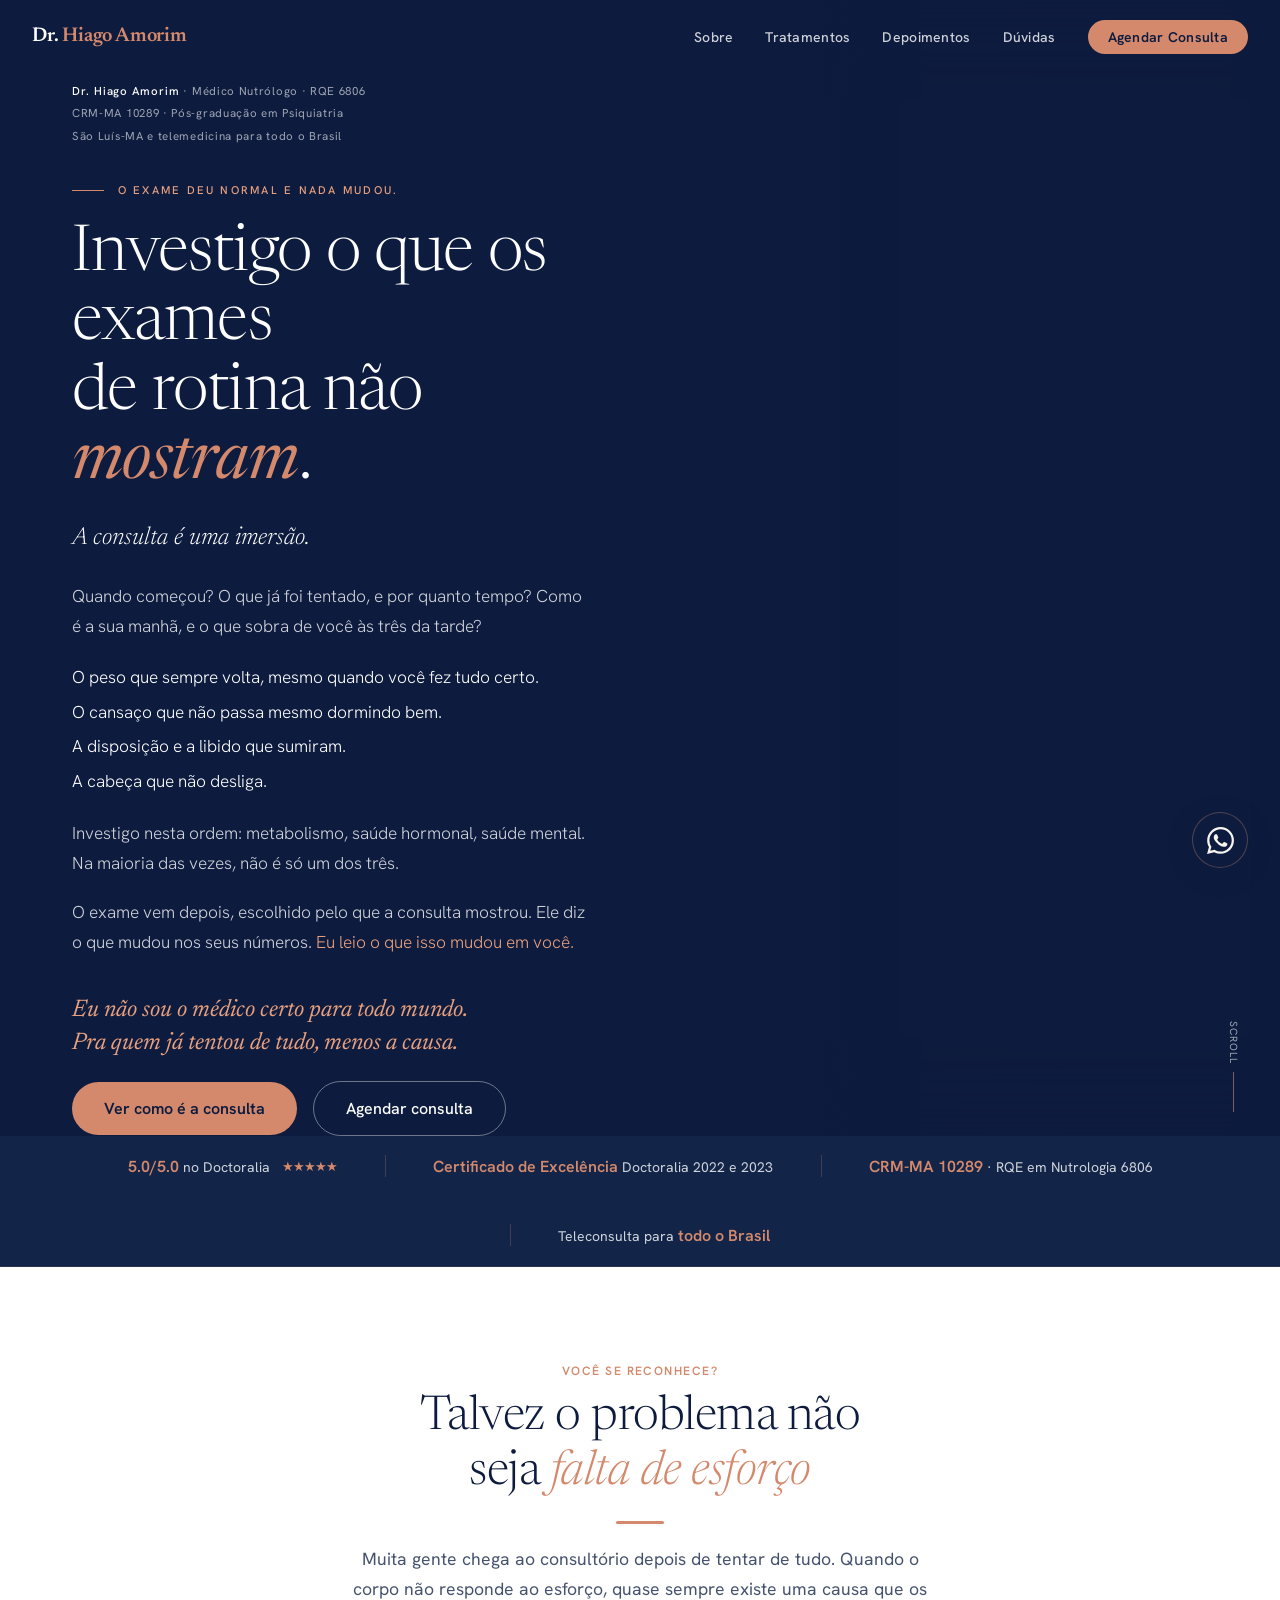
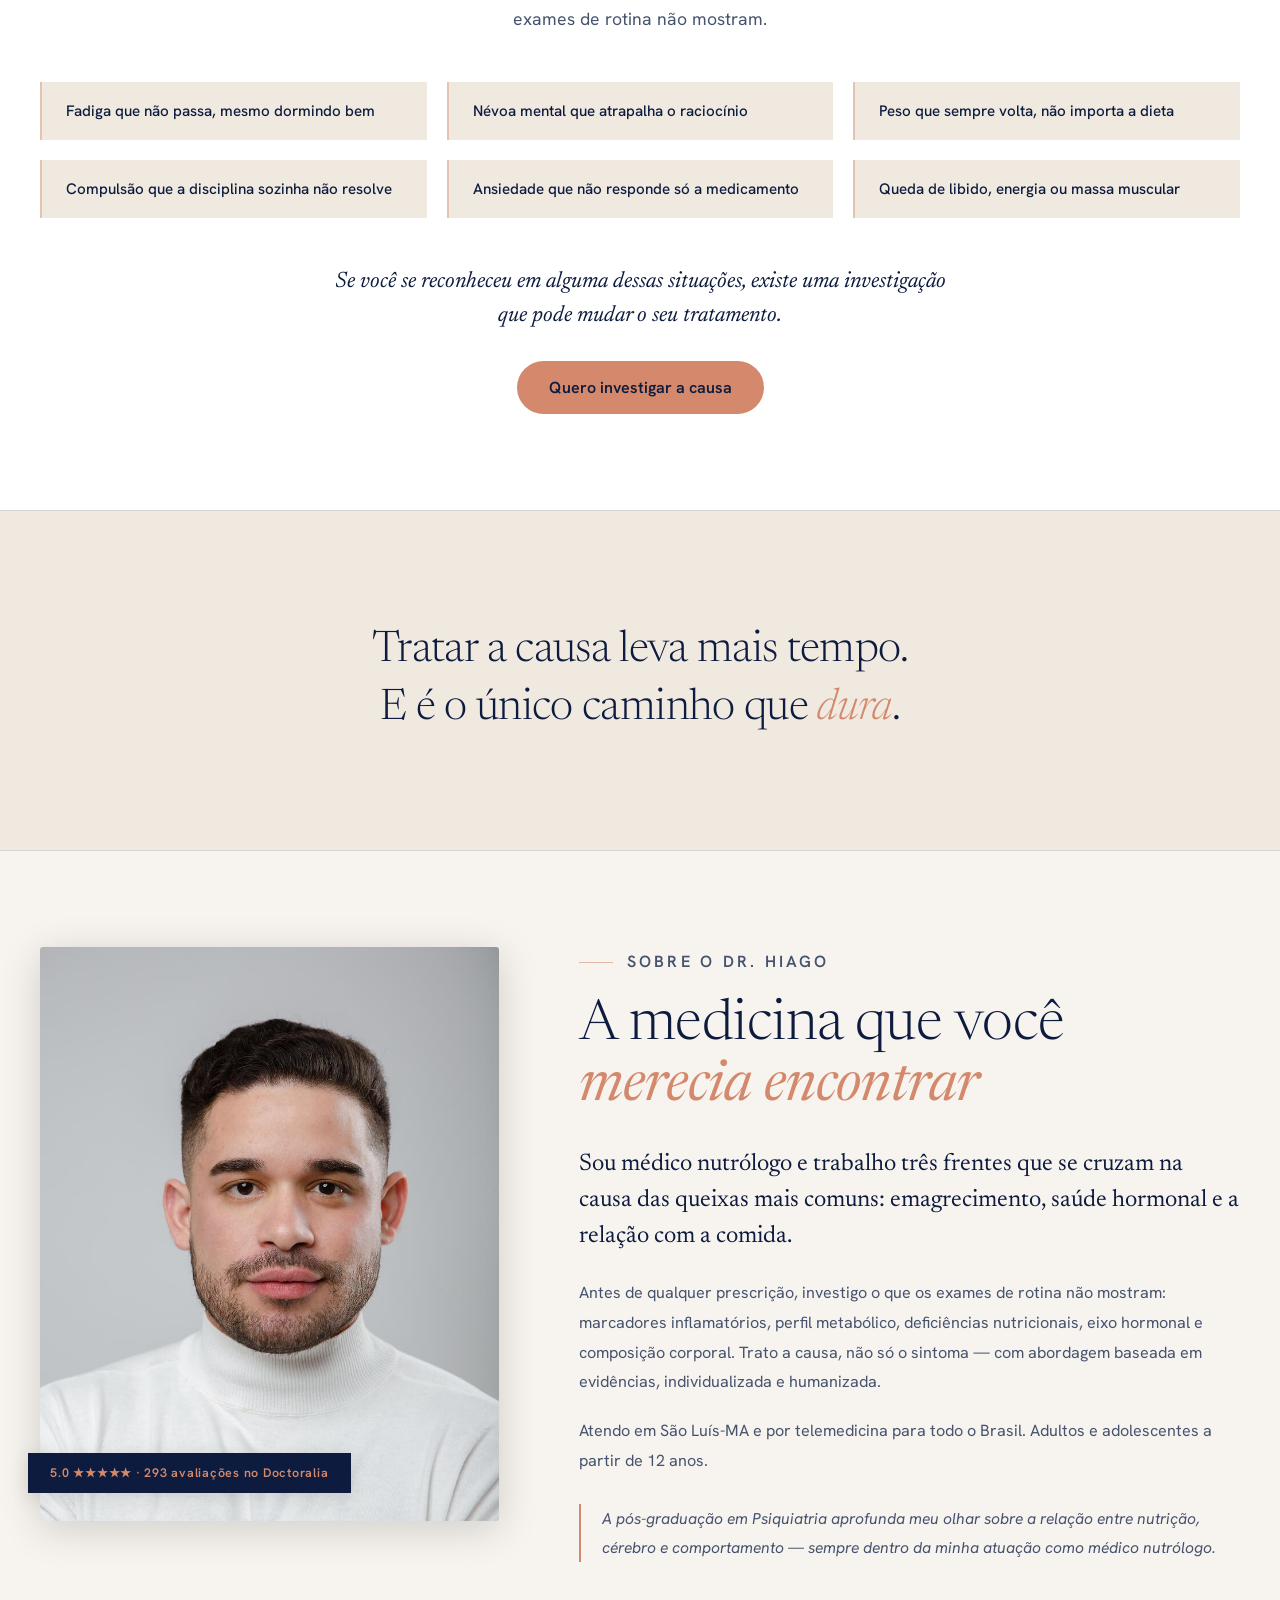
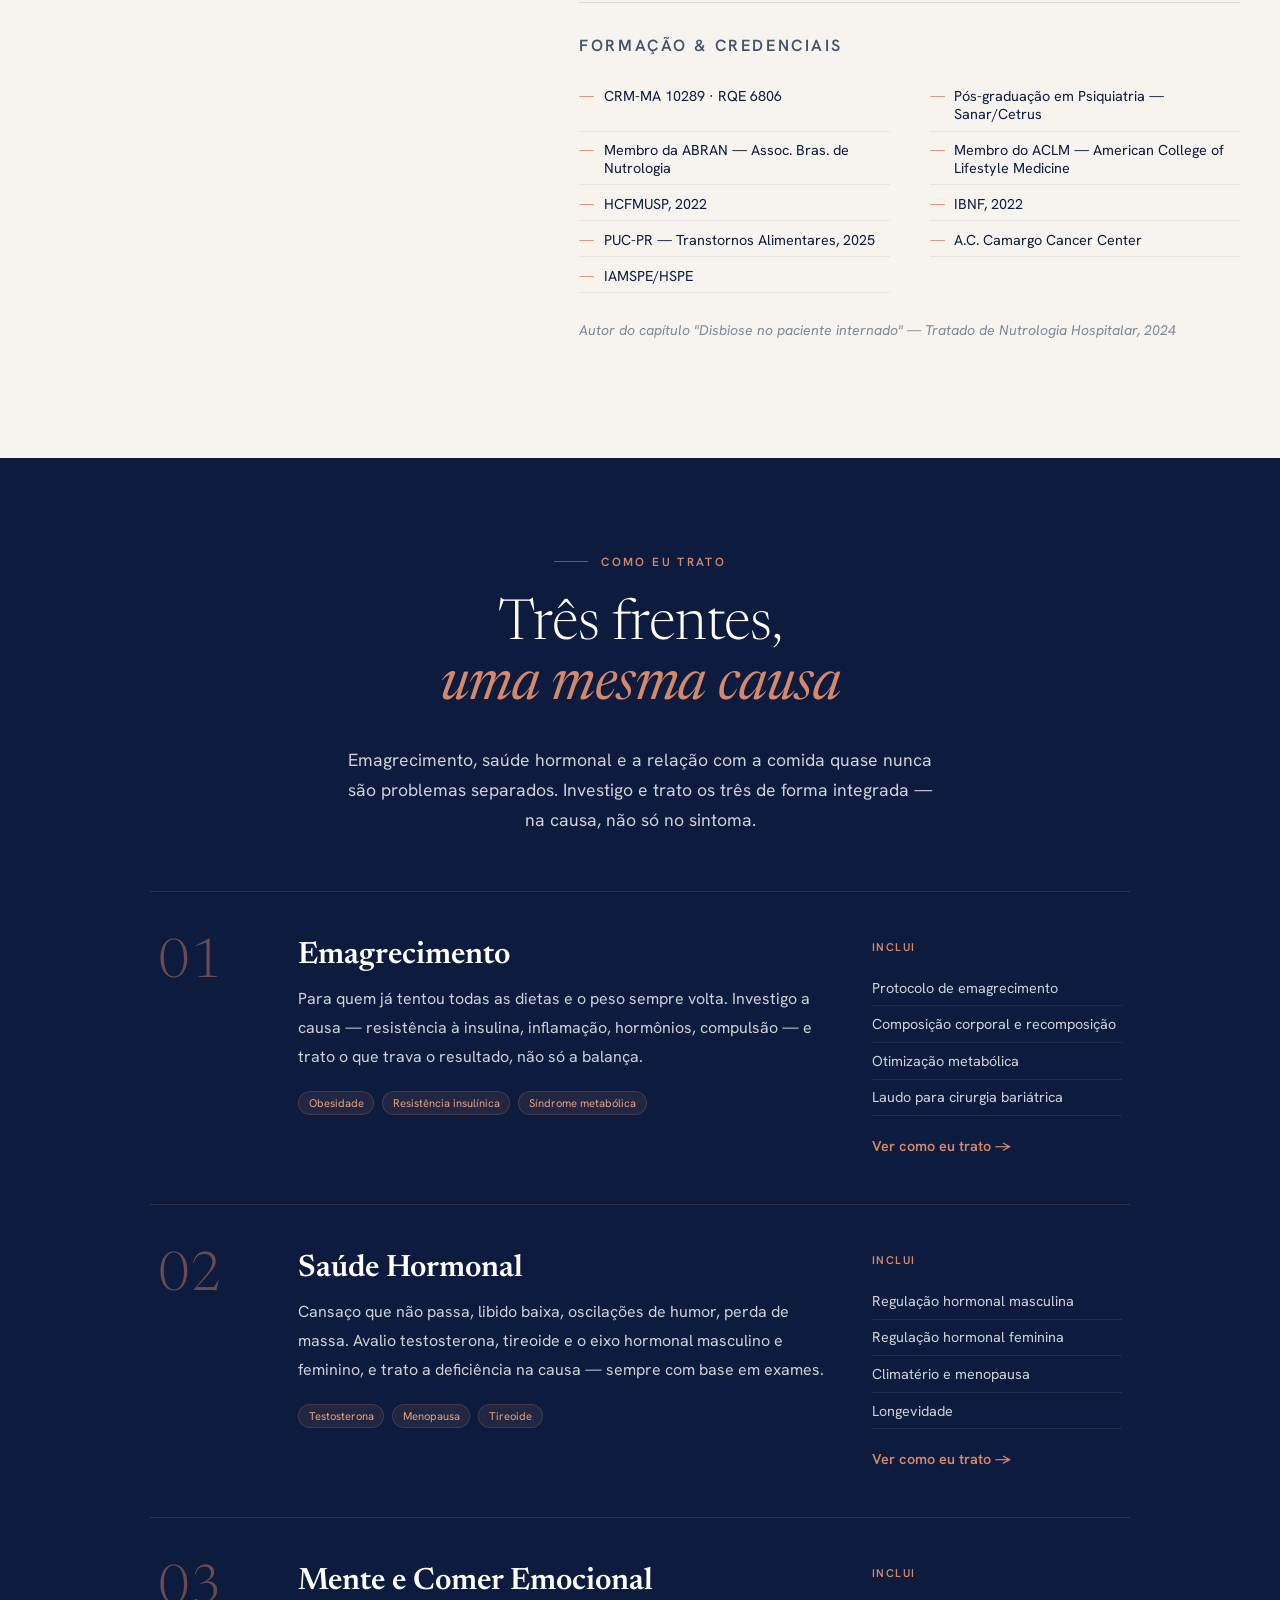
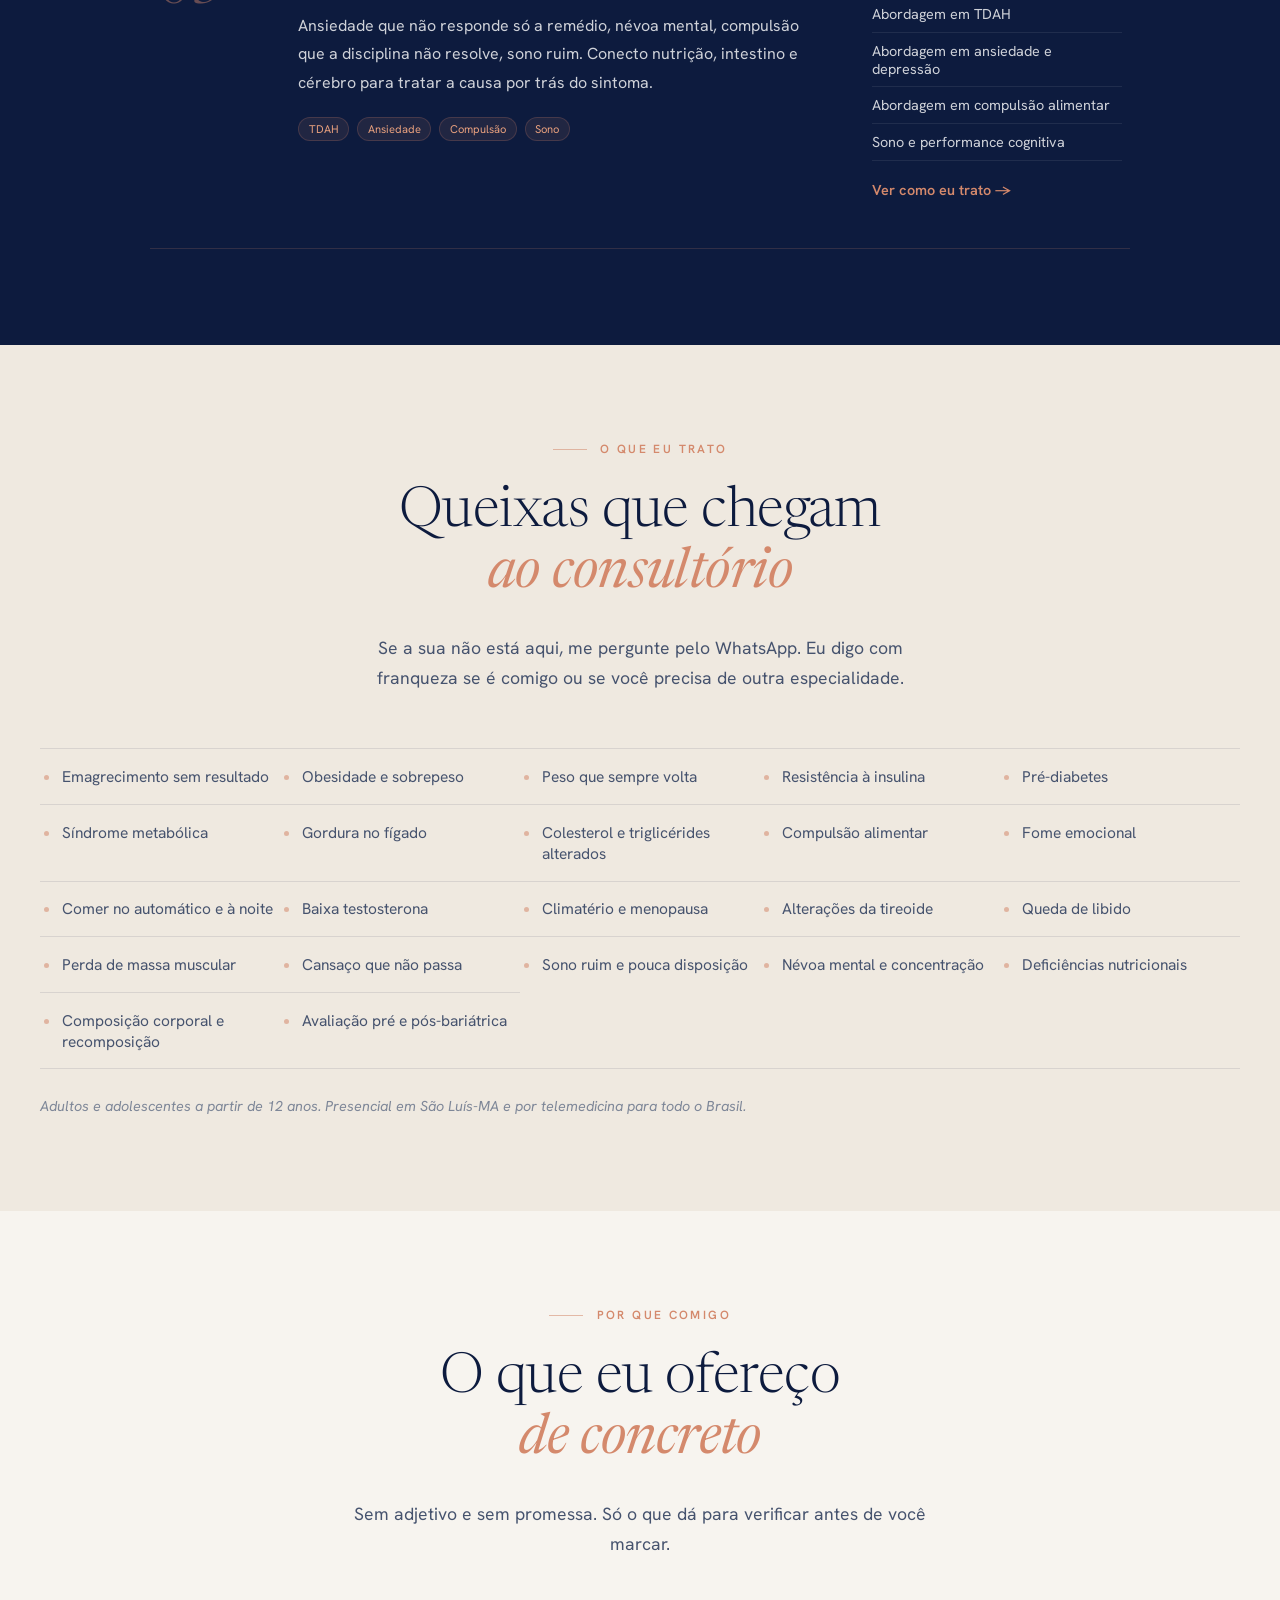
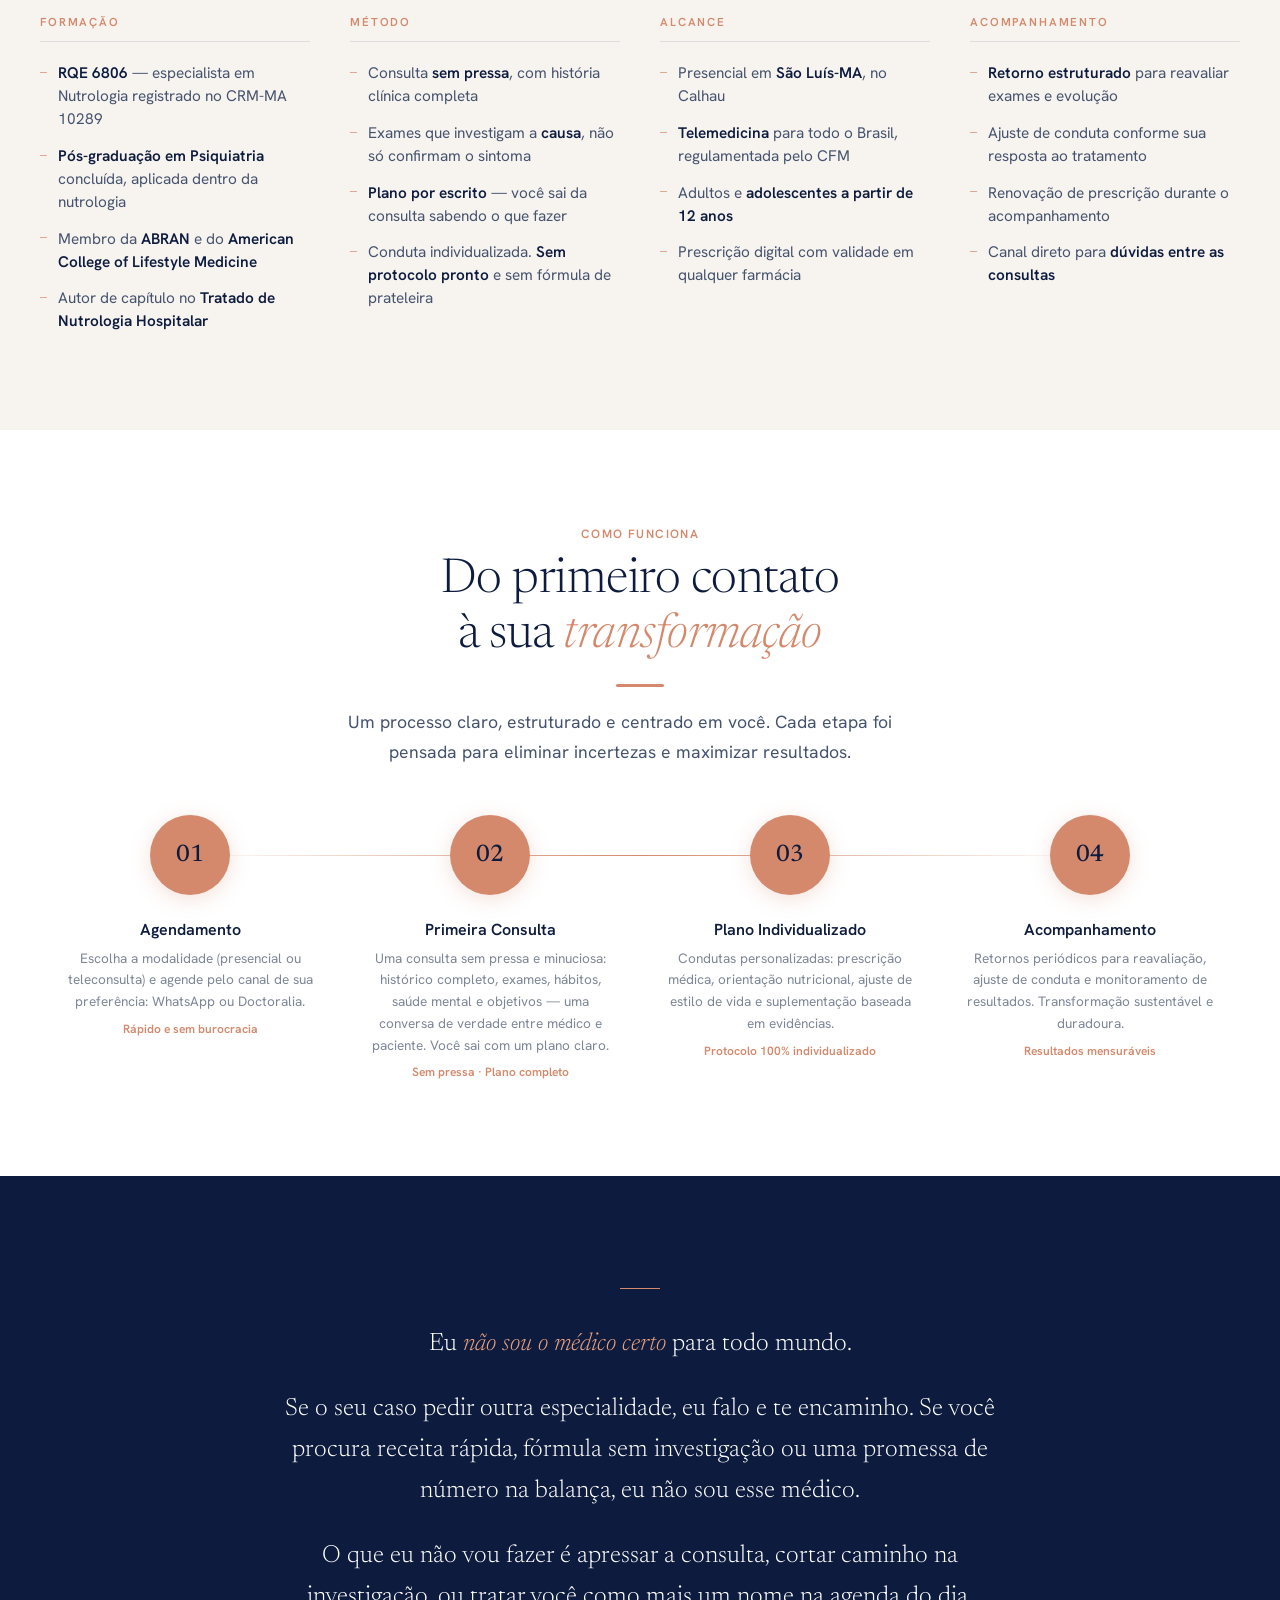
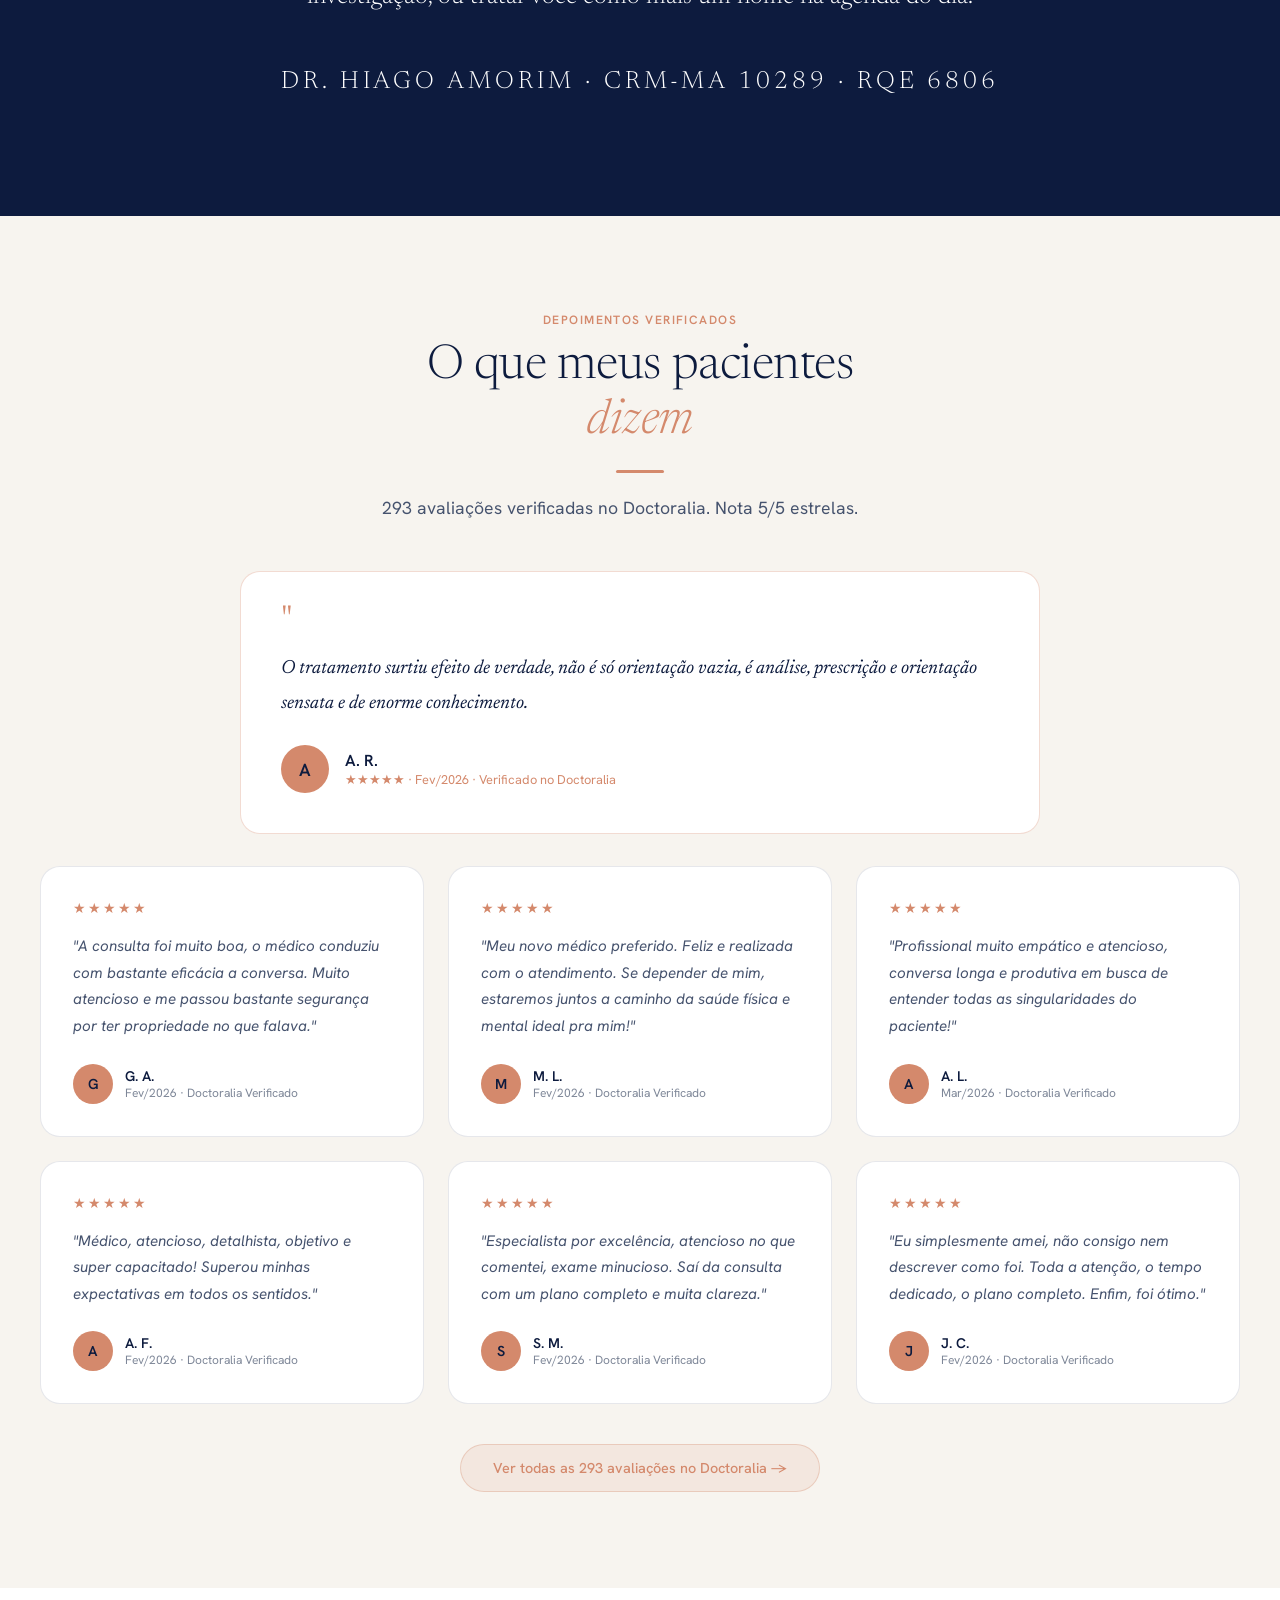
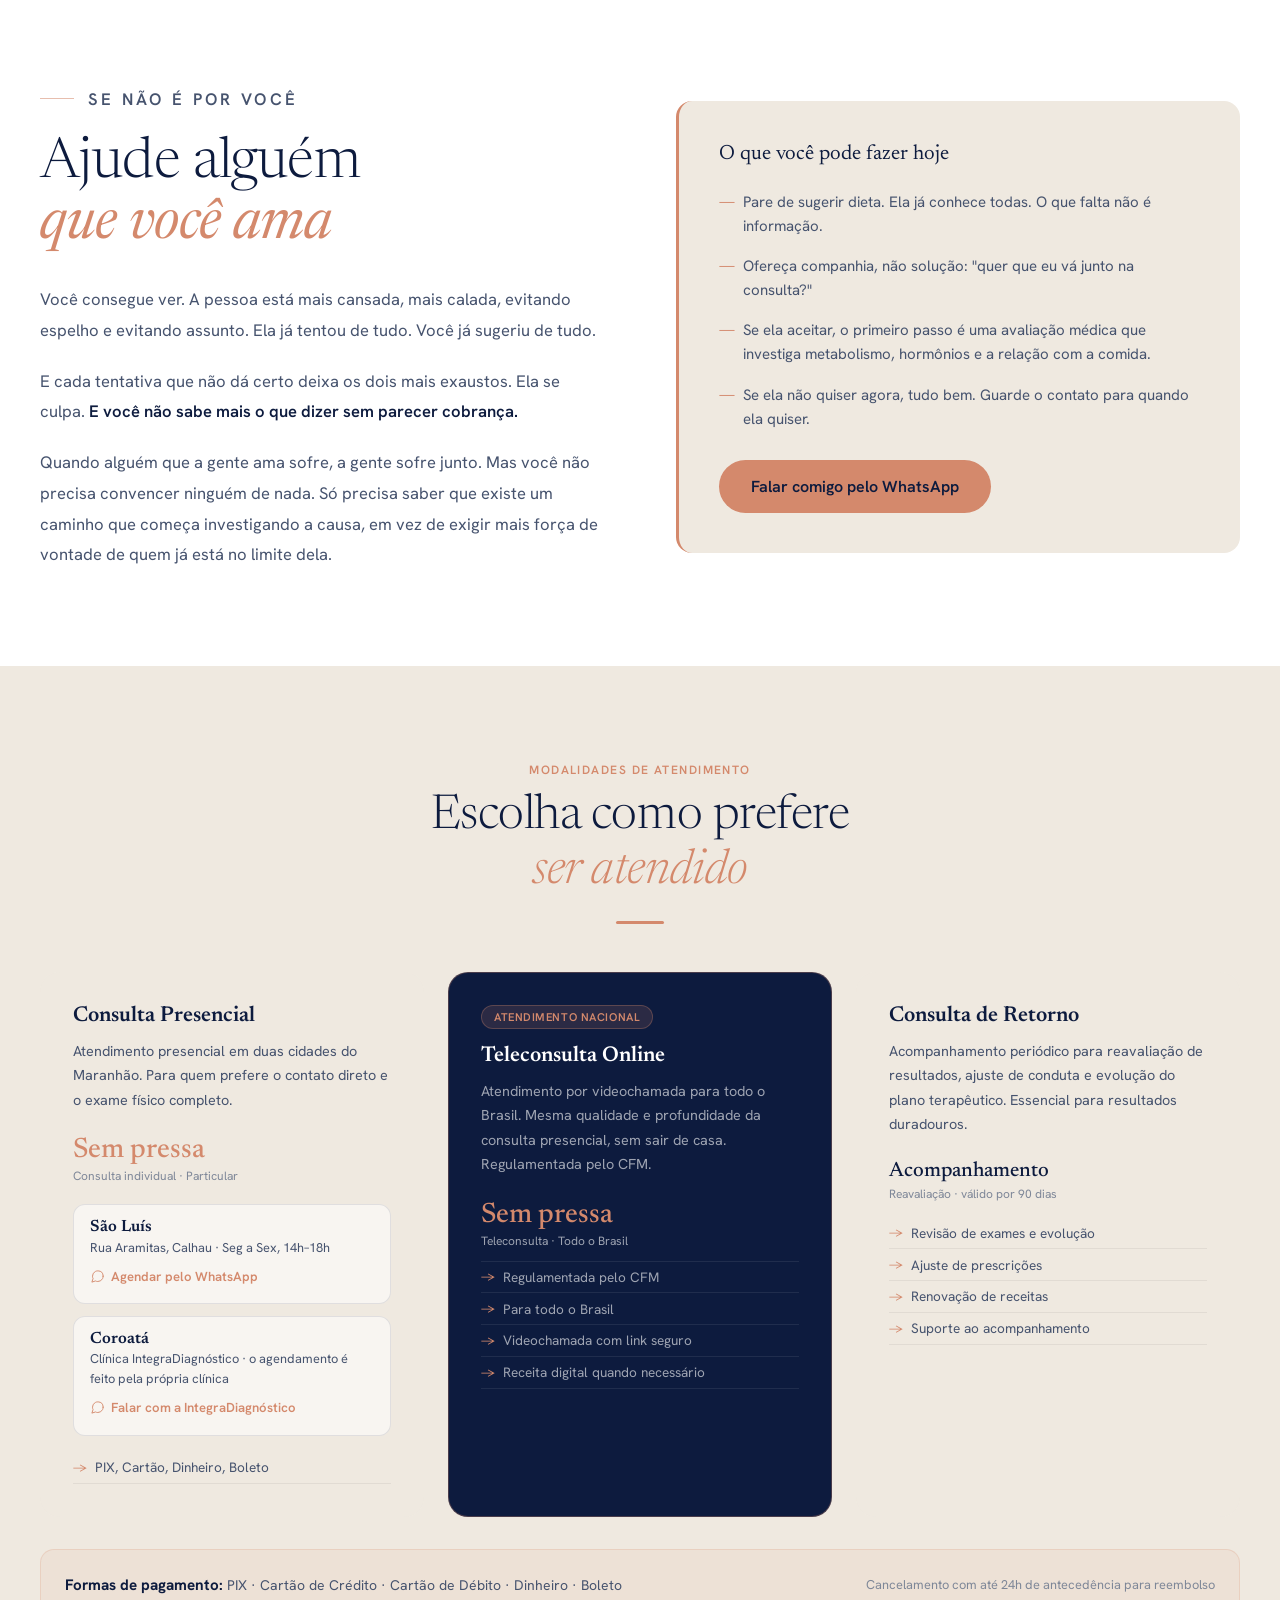
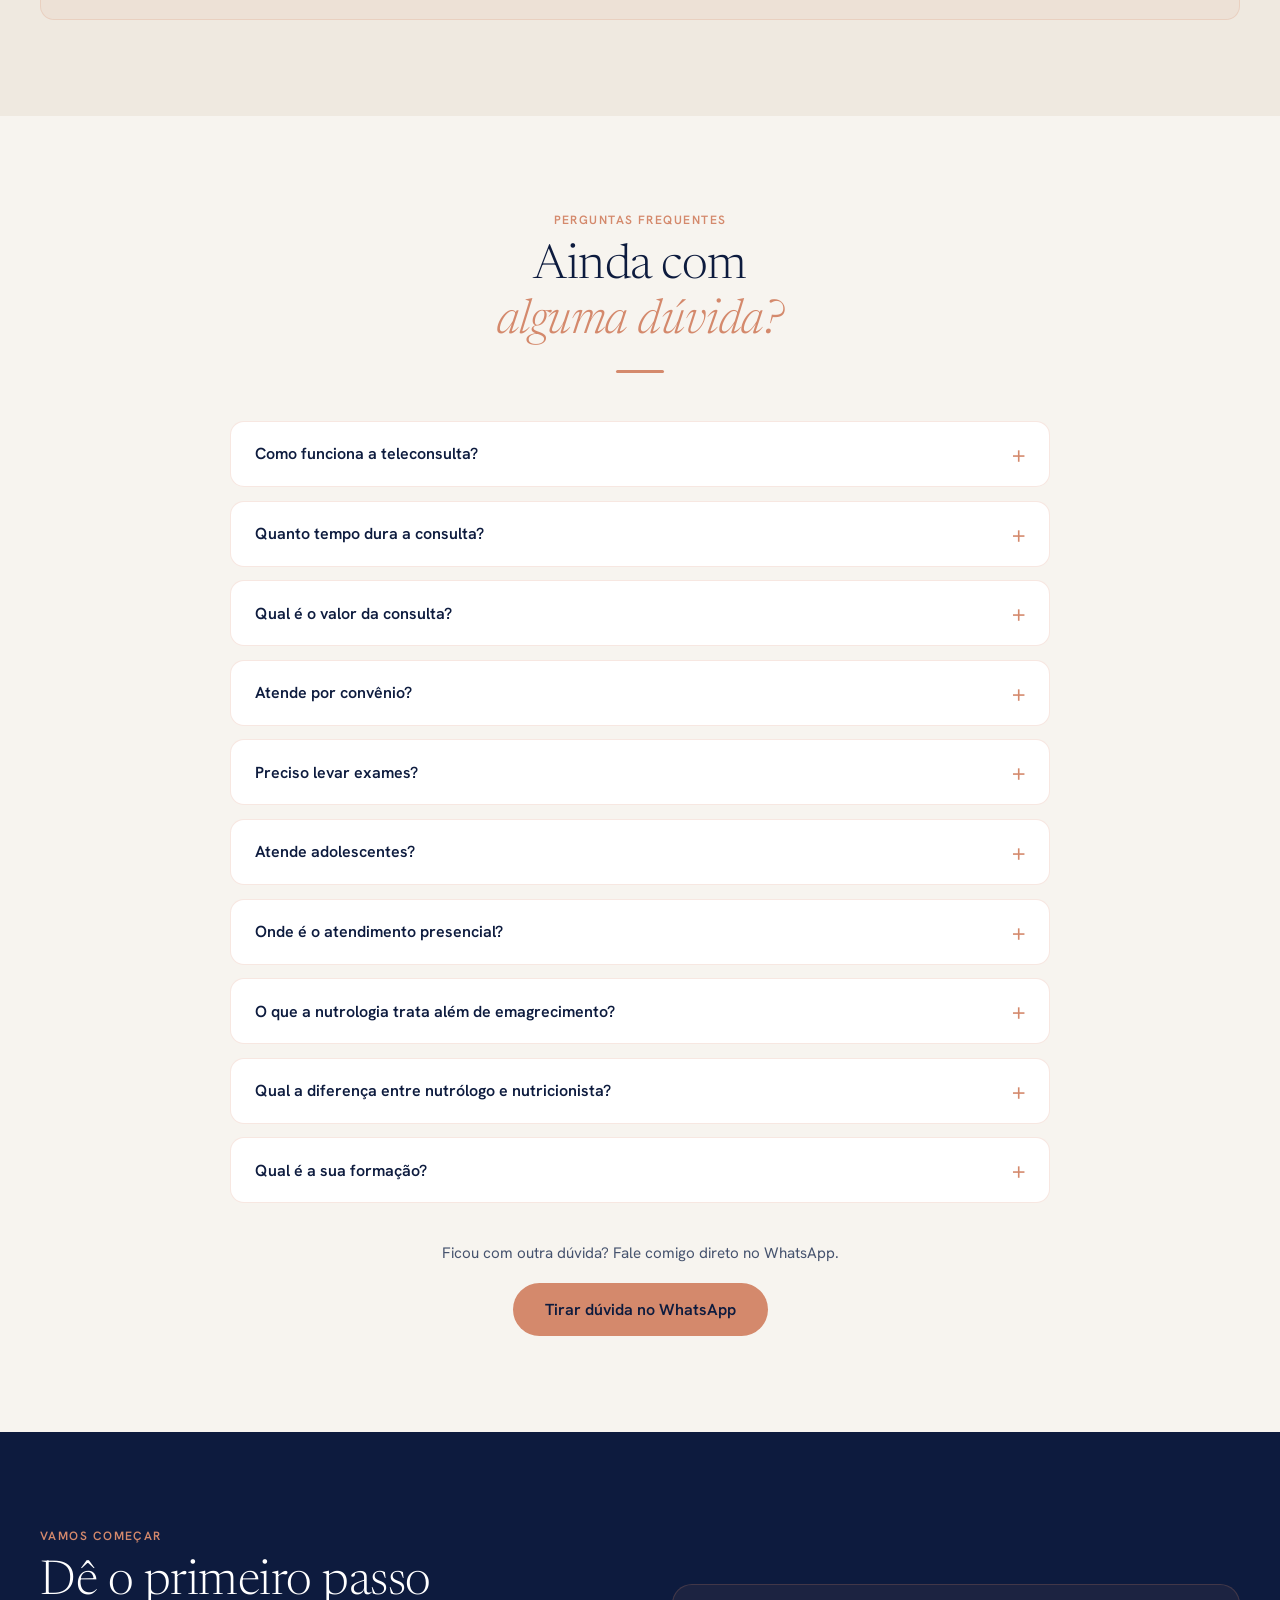
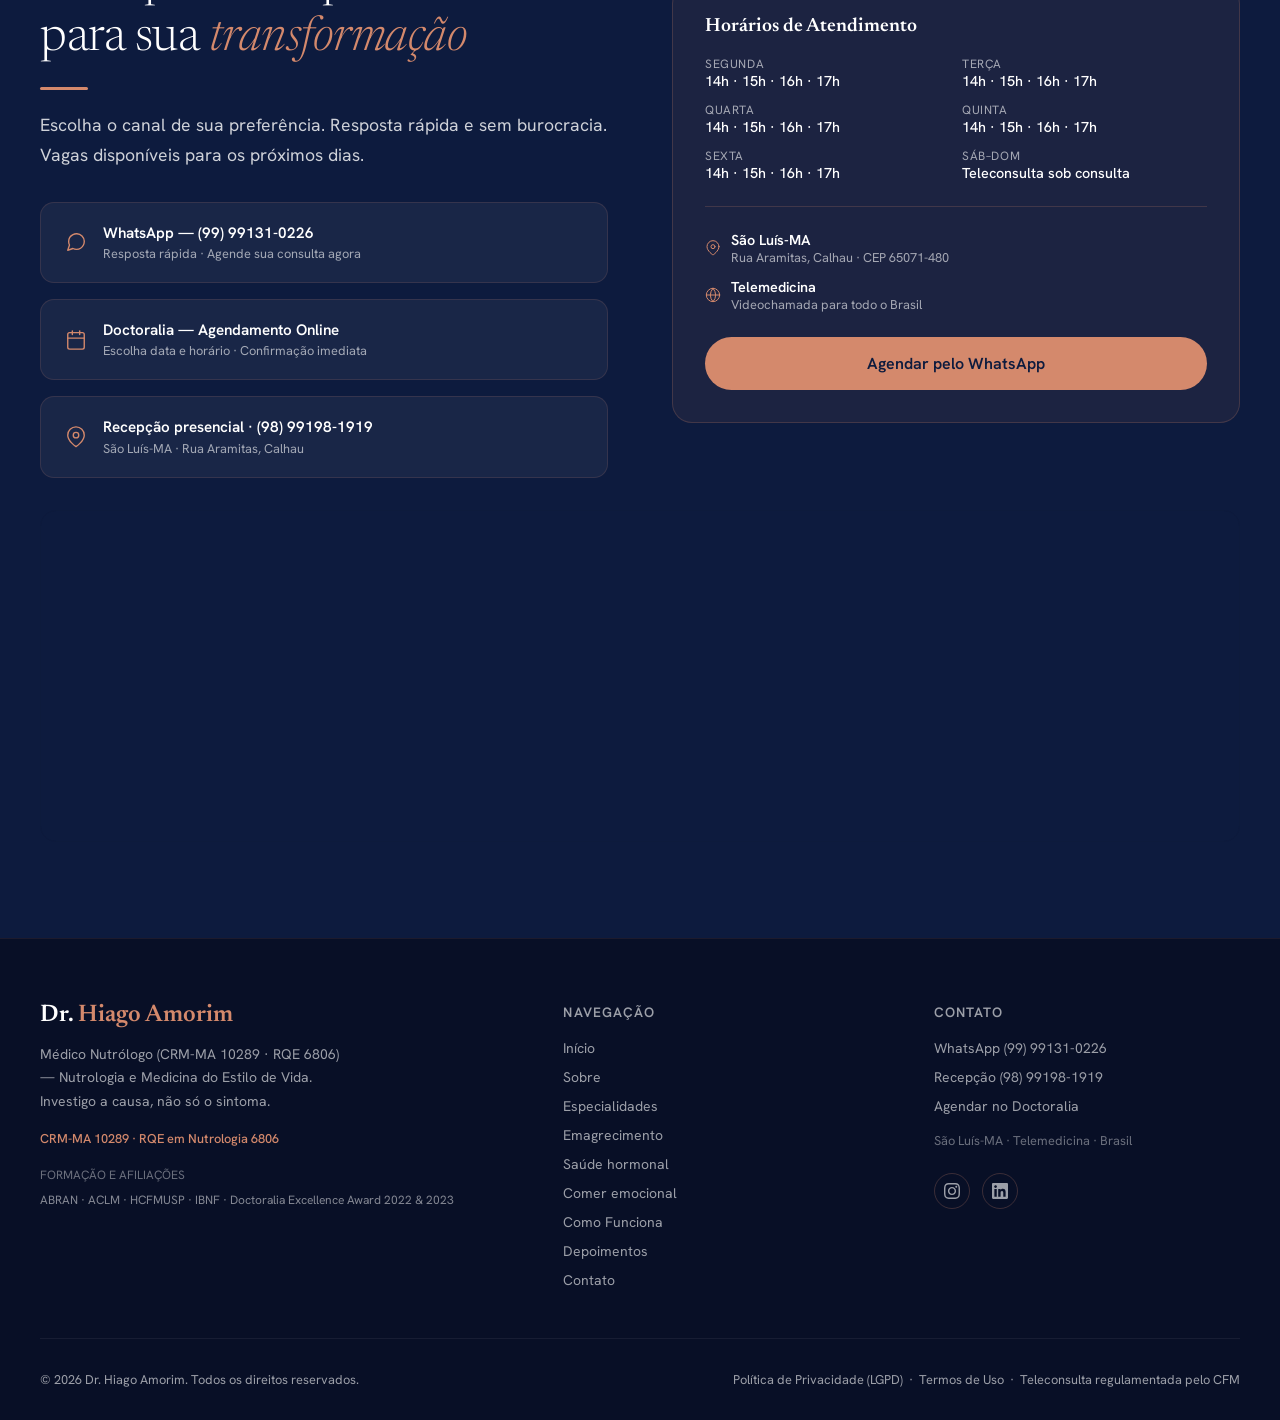
==== index.html @ e7c8cc2f "hero novo: a investigacao entra no lugar do emagrecimento, e a norma vem junto Hero aprovado em 30/0" ====
﻿<!DOCTYPE html>
<html lang="pt-BR">
<head>
    <meta charset="UTF-8">
    <meta name="viewport" content="width=device-width, initial-scale=1.0">
    <title>Dr. Hiago Amorim | Médico Nutrólogo em São Luís-MA e Telemedicina</title>
    <meta name="description" content="Dr. Hiago Amorim — Médico Nutrólogo (CRM-MA 10289 · RQE 6806). Investigo o que os exames de rotina não mostram. São Luís-MA e telemedicina para todo o Brasil.">
    <meta name="keywords" content="nutrólogo, médico nutrólogo, nutrologia, medicina do estilo de vida, emagrecimento, saúde hormonal, reposição hormonal, comer emocional, São Luís, Maranhão, teleconsulta, RQE 6806">
    <link rel="canonical" href="https://drhiagoamorim.com.br/">
    <meta name="theme-color" content="#0D1B3E">
    <meta name="author" content="Dr. Hiago Amorim">
    <meta name="robots" content="index, follow">

    <!-- Open Graph -->
    <meta property="og:title" content="Dr. Hiago Amorim | Médico Nutrólogo em São Luís-MA e Telemedicina">
    <meta property="og:description" content="Médico Nutrólogo (CRM-MA 10289 · RQE 6806). Investigo o que os exames de rotina não mostram. São Luís-MA e telemedicina para todo o Brasil.">
    <meta property="og:type" content="website">
    <meta property="og:url" content="https://drhiagoamorim.com.br">
    <meta property="og:locale" content="pt_BR">
    <meta property="og:image" content="https://drhiagoamorim.com.br/link-capa.jpg">
    <meta property="og:image:type" content="image/jpeg">
    <meta property="og:image:width" content="1200">
    <meta property="og:image:height" content="630">
    <meta property="og:image:alt" content="Dr. Hiago Amorim - Médico Nutrólogo">
    <meta property="og:site_name" content="Dr. Hiago Amorim">

    <!-- Twitter Card -->
    <meta name="twitter:card" content="summary_large_image">
    <meta name="twitter:title" content="Dr. Hiago Amorim | Médico Nutrólogo em São Luís-MA e Telemedicina">
    <meta name="twitter:description" content="Médico Nutrólogo (CRM-MA 10289 · RQE 6806). Investigo o que os exames de rotina não mostram. São Luís-MA e telemedicina para todo o Brasil.">
    <meta name="twitter:image" content="https://drhiagoamorim.com.br/link-capa.jpg">

    <!-- Preconnect for performance -->
    <link rel="preconnect" href="https://fonts.googleapis.com">
    <link rel="preconnect" href="https://fonts.gstatic.com" crossorigin>
    <link href="https://fonts.googleapis.com/css2?family=Newsreader:ital,wght@0,300;0,400;0,500;0,600;1,300;1,400&family=Hanken+Grotesk:wght@300;400;500;600&display=swap" rel="stylesheet">

    <!-- Schema Markup JSON-LD -->
    <script type="application/ld+json">
      {
        "@context": "https://schema.org",
        "@type": "Physician",
        "@id": "https://drhiagoamorim.com.br/#physician",
        "name": "Dr. Hiago Amorim",
        "url": "https://drhiagoamorim.com.br",
        "image": "https://drhiagoamorim.com.br/hero-dr-hiago.jpg",
        "description": "Médico Nutrólogo (CRM-MA 10289 · RQE 6806). Investigo o que os exames de rotina não mostram: metabolismo, saúde hormonal e saúde mental.",
        "medicalSpecialty": [
          "Nutrologia",
          "Medicina do Estilo de Vida"
        ],
        "identifier": [
          {
            "@type": "PropertyValue",
            "name": "CRM-MA",
            "value": "10289"
          },
          {
            "@type": "PropertyValue",
            "name": "RQE",
            "value": "6806"
          }
        ],
        "telephone": "+55-99-99131-0226",
        "email": "contato@drhiagoamorim.com.br",
        "address": [
          {
            "@type": "PostalAddress",
            "streetAddress": "Rua Aramitas, Calhau",
            "addressLocality": "São Luís",
            "addressRegion": "MA",
            "postalCode": "65071-480",
            "addressCountry": "BR"
          },
          {
            "@type": "PostalAddress",
            "name": "Clínica IntegraDiagnóstico",
            "streetAddress": "Avenida Magalhães de Almeida, 736A, Centro",
            "addressLocality": "Coroatá",
            "addressRegion": "MA",
            "addressCountry": "BR"
          }
        ],
        "geo": {
          "@type": "GeoCoordinates",
          "latitude": -2.4876151,
          "longitude": -44.2663385
        },
        "hasMap": "https://www.google.com/maps?cid=4819824483671495789",
        "openingHoursSpecification": [
          {
            "@type": "OpeningHoursSpecification",
            "dayOfWeek": [
              "Monday",
              "Tuesday",
              "Wednesday",
              "Thursday",
              "Friday"
            ],
            "opens": "14:00",
            "closes": "18:00"
          }
        ],
        "availableService": [
          {
            "@type": "MedicalTherapy",
            "name": "Consulta em Nutrologia"
          },
          {
            "@type": "MedicalTherapy",
            "name": "Emagrecimento e metabolismo"
          },
          {
            "@type": "MedicalTherapy",
            "name": "Saúde hormonal e reposição hormonal"
          },
          {
            "@type": "MedicalTherapy",
            "name": "Comer emocional e compulsão alimentar"
          },
          {
            "@type": "MedicalTherapy",
            "name": "Teleconsulta"
          },
          {
            "@type": "MedicalTherapy",
            "name": "Medicina do Estilo de Vida"
          }
        ],
        "sameAs": [
          "https://www.google.com/maps?cid=4819824483671495789",
          "https://www.doctoralia.com.br/hiago-amorim",
          "https://www.instagram.com/dr.hiagoamorim",
          "https://www.linkedin.com/in/hiagoamorim"
        ],
        "memberOf": [
          {
            "@type": "MedicalOrganization",
            "name": "ABRAN – Associação Brasileira de Nutrologia"
          },
          {
            "@type": "MedicalOrganization",
            "name": "American College of Lifestyle Medicine (ACLM)"
          }
        ]
      }
    </script>
    <script type="application/ld+json">
    {
      "@context": "https://schema.org",
      "@type": "FAQPage",
      "@id": "https://drhiagoamorim.com.br/#faq",
      "mainEntity": [
        {
          "@type": "Question",
          "name": "Como funciona a teleconsulta?",
          "acceptedAnswer": {"@type": "Answer", "text": "Por videochamada, com link seguro, e a mesma profundidade da consulta presencial, sem pressa, com uma investigação completa. É regulamentada pelo CFM. Receita e pedidos de exame são enviados de forma digital quando necessário."}
        },
        {
          "@type": "Question",
          "name": "Quanto tempo dura a consulta?",
          "acceptedAnswer": {"@type": "Answer", "text": "Sessenta minutos. É tempo de ouvir a história inteira, revisar exames anteriores, examinar e montar o plano junto com você. Os retornos são mais curtos e servem para reavaliar o que foi ajustado."}
        },
        {
          "@type": "Question",
          "name": "Qual é o valor da consulta?",
          "acceptedAnswer": {"@type": "Answer", "text": "Os valores da consulta e do retorno são informados no momento do agendamento, pelo WhatsApp. A consulta em nutrologia é sem pressa e minuciosa, com anamnese completa, avaliação e plano individualizado, e o retorno de acompanhamento é válido por até 90 dias após a primeira consulta."}
        },
        {
          "@type": "Question",
          "name": "Atende por convênio?",
          "acceptedAnswer": {"@type": "Answer", "text": "O atendimento é particular. Emito recibo e nota fiscal para que você solicite reembolso ao seu plano de saúde, quando o convênio permite."}
        },
        {
          "@type": "Question",
          "name": "Preciso levar exames?",
          "acceptedAnswer": {"@type": "Answer", "text": "Se você tiver exames recentes, leve, pois ajudam na avaliação. Se não tiver, faz parte da consulta solicitar o painel laboratorial adequado ao seu caso."}
        },
        {
          "@type": "Question",
          "name": "Atende adolescentes?",
          "acceptedAnswer": {"@type": "Answer", "text": "Sim. Atendo adultos e adolescentes a partir de 12 anos, presencialmente e por telemedicina."}
        },
        {
          "@type": "Question",
          "name": "Onde é o atendimento presencial?",
          "acceptedAnswer": {"@type": "Answer", "text": "Em São Luís-MA, na Rua Aramitas, bairro Calhau (CEP 65071-480), e em Coroatá-MA, na clínica IntegraDiagnóstico — nesse caso o agendamento é feito pela própria clínica. Para quem é de outras cidades, atendo por telemedicina para todo o Brasil, com a mesma qualidade."}
        },
        {
          "@type": "Question",
          "name": "O que a nutrologia trata além de emagrecimento?",
          "acceptedAnswer": {"@type": "Answer", "text": "Três frentes que se cruzam na causa: emagrecimento e composição corporal, saúde hormonal masculina e feminina (incluindo climatério) e a relação com a comida, quando ela aparece junto de sono ruim, oscilação de humor ou dificuldade de foco. Também acompanho pré e pós-operatório de cirurgia bariátrica e nutrologia esportiva. Nos casos que envolvem saúde mental, a abordagem nutrológica é complementar e não substitui o acompanhamento psiquiátrico ou psicológico."}
        },
        {
          "@type": "Question",
          "name": "Qual a diferença entre nutrólogo e nutricionista?",
          "acceptedAnswer": {"@type": "Answer", "text": "Nutrólogo é médico. Cursa Medicina e depois se especializa em Nutrologia, com registro de especialista no Conselho (CRM-MA 10289, RQE 6806). Por ser médico, solicita e interpreta exames, diagnostica doenças e prescreve medicamentos. O nutricionista tem outra graduação e atua principalmente no plano alimentar. São profissões diferentes que se complementam bem no cuidado do paciente."}
        },
        {
          "@type": "Question",
          "name": "Qual é a sua formação?",
          "acceptedAnswer": {"@type": "Answer", "text": "Sou médico formado pela Universidade Ceuma, com especialidade registrada em Nutrologia (CRM-MA 10289, RQE 6806). Nutrologia é a minha única especialidade registrada no Conselho. Além dela, concluí pós-graduação em Psiquiatria, que é formação complementar e não constitui especialidade registrada: não atendo como psiquiatra. Essa base me ajuda a reconhecer quando sono, humor, ansiedade e dificuldade de foco estão pesando sobre o quadro nutricional, e a encaminhar quando é o caso. Sou membro da ABRAN e do Colégio Americano de Medicina do Estilo de Vida (ACLM)."}
        }
      ]
    }
    </script>
    <link rel="icon" href="/favicon.svg" type="image/svg+xml">
    <link rel="apple-touch-icon" href="/favicon.svg">
    <link rel="stylesheet" href="/assets/site.css?v=20260830">
</head><body>
    <!-- Loader -->
    <div id="loader" aria-hidden="true">
        <div class="loader-mark">Dr. <span>Hiago Amorim</span></div>
        <span class="loader-rule"></span>
    </div>

    <!-- Progress Bar -->
    <div id="progress-bar"></div>

    <!-- WhatsApp Float -->
    <a href="https://wa.me/5599991310226?text=Ol%C3%A1!%20Quero%20agendar%20uma%20consulta%20com%20o%20Dr.%20Hiago." target="_blank" rel="noopener" class="whatsapp-float" aria-label="Contato via WhatsApp">
        <svg viewBox="0 0 24 24" xmlns="http://www.w3.org/2000/svg">
            <path d="M17.472 14.382c-.297-.149-1.758-.867-2.03-.967-.273-.099-.471-.148-.67.15-.197.297-.767.966-.94 1.164-.173.199-.347.223-.644.075-.297-.15-1.255-.463-2.39-1.475-.883-.788-1.48-1.761-1.653-2.059-.173-.297-.018-.458.13-.606.134-.133.298-.347.446-.52.149-.174.198-.298.298-.497.099-.198.05-.371-.025-.52-.075-.149-.669-1.612-.916-2.207-.242-.579-.487-.5-.669-.51-.173-.008-.371-.01-.57-.01-.198 0-.52.074-.792.372-.272.297-1.04 1.016-1.04 2.479 0 1.462 1.065 2.875 1.213 3.074.149.198 2.096 3.2 5.077 4.487.709.306 1.262.489 1.694.625.712.227 1.36.195 1.871.118.571-.085 1.758-.719 2.006-1.413.248-.694.248-1.289.173-1.413-.074-.124-.272-.198-.57-.347m-5.421 7.403h-.004a9.87 9.87 0 01-5.031-1.378l-.361-.214-3.741.982.998-3.648-.235-.374a9.86 9.86 0 01-1.51-5.26c.001-5.45 4.436-9.884 9.888-9.884 2.64 0 5.122 1.03 6.988 2.898a9.825 9.825 0 012.893 6.994c-.003 5.45-4.437 9.884-9.885 9.884m8.413-18.297A11.815 11.815 0 0012.05 0C5.495 0 .16 5.335.157 11.892c0 2.096.547 4.142 1.588 5.945L.057 24l6.305-1.654a11.882 11.882 0 005.683 1.448h.005c6.554 0 11.89-5.335 11.893-11.893a11.821 11.821 0 00-3.48-8.413Z"/>
        </svg>
    </a>

    <!-- Navigation -->
    <nav class="navbar" id="navbar" role="navigation" aria-label="Navegação principal">
        <a href="#inicio" class="nav-logo">Dr. <span>Hiago Amorim</span></a>
        <ul class="nav-menu" role="list">
            <li><a href="#sobre">Sobre</a></li>
            <li><a href="#especialidades">Tratamentos</a></li>
            <li><a href="#depoimentos">Depoimentos</a></li>
            <li><a href="#faq">Dúvidas</a></li>
            <li><a href="#contato" class="nav-cta">Agendar Consulta</a></li>
        </ul>
        <button class="hamburger" id="hamburger" aria-label="Abrir menu" aria-expanded="false">
            <span></span><span></span><span></span>
        </button>
    </nav>

    <!-- Mobile Menu -->
    <div class="nav-mobile-menu" id="mobileMenu" style="position:fixed;inset:0;background:rgba(13,27,62,0.97);z-index:999;display:none;flex-direction:column;align-items:center;justify-content:center;gap:2rem;">
        <a href="#sobre" style="font-family:var(--font-serif);font-weight:300;font-size:2rem;color:white;" onclick="closeMobileMenu()">Sobre</a>
        <a href="#especialidades" style="font-family:var(--font-serif);font-weight:300;font-size:2rem;color:white;" onclick="closeMobileMenu()">Tratamentos</a>
        <a href="#depoimentos" style="font-family:var(--font-serif);font-weight:300;font-size:2rem;color:white;" onclick="closeMobileMenu()">Depoimentos</a>
        <a href="#faq" style="font-family:var(--font-serif);font-weight:300;font-size:2rem;color:white;" onclick="closeMobileMenu()">Dúvidas</a>
        <a href="#contato" style="background:#D4896C;color:#0D1B3E;padding:0.75rem 2rem;border-radius:50px;font-weight:600;font-size:1.25rem;" onclick="closeMobileMenu()">Agendar Consulta</a>
        <button onclick="closeMobileMenu()" style="position:absolute;top:1.5rem;right:1.5rem;background:none;border:none;color:white;font-size:2rem;cursor:pointer;">✕</button>
    </div>

    <!-- HERO SECTION -->
    <section class="hero" id="inicio" aria-label="Seção principal">
        <div class="hero-bg" id="heroBg"></div>
        <div class="hero-overlay"></div>
        <div class="hero-content container">
            <p class="hero-cred">
                <strong>Dr. Hiago Amorim</strong> &middot; <span class="nb">Médico Nutrólogo &middot; RQE 6806</span><br>
                CRM-MA 10289 &middot; Pós-graduação em Psiquiatria<br>
                São Luís-MA e telemedicina para todo o Brasil
            </p>
            <p class="hero-eyebrow">O exame deu normal e nada mudou.</p>
            <h1 class="hero-title">
                Investigo o que os exames<br>de rotina não <em>mostram</em>.
            </h1>
            <div class="hero-body">
                <p class="hero-lede">A consulta é uma imersão.</p>
                <p>Quando começou? O que já foi tentado, e por quanto tempo?
                   Como é a sua manhã, e o que sobra de você às três da tarde?</p>
                <p class="hero-list">
                    O peso que sempre volta, mesmo quando você fez tudo certo.<br>
                    O cansaço que não passa mesmo dormindo bem.<br>
                    A disposição e a libido que sumiram.<br>
                    A cabeça que não desliga.
                </p>
                <p>Investigo nesta ordem: metabolismo, saúde hormonal, saúde mental.<br>
                   Na maioria das vezes, não é só um dos três.</p>
                <p>O exame vem depois, escolhido pelo que a consulta mostrou.
                   Ele diz o que mudou nos seus números.
                   <em>Eu leio o que isso mudou em você.</em></p>
            </div>
            <p class="hero-tagline">
                Eu não sou o médico certo para todo mundo.<br>
                Pra quem já tentou de tudo, menos a causa.
            </p>
            <div class="hero-actions">
                <a href="#como-funciona" class="btn-primary">Ver como é a consulta</a>
                <a href="#contato" class="btn-secondary">Agendar consulta</a>
                <!-- SLOT DE VÍDEO: remover o atributo hidden quando o arquivo existir -->
                <button type="button" class="btn-video" id="btnVideo" hidden aria-label="Assistir vídeo de apresentação">
                    <span class="btn-video-play" aria-hidden="true">
                        <svg viewBox="0 0 24 24" fill="none" stroke="currentColor" stroke-width="1.5" stroke-linecap="round" stroke-linejoin="round"><polygon points="6 4 20 12 6 20 6 4" fill="currentColor" stroke="none"/></svg>
                    </span>
                    <span class="btn-video-label">Assista<small>30 segundos</small></span>
                </button>
            </div>
            <!-- CONTAGEM DE AVALIACOES DO DOCTORALIA: 293 em 28/08/2026.
                 ATUALIZADO 30/08/2026: o hero-stat SAIU do hero junto com o hero novo.
                 Agora vive em 3 lugares: (1) .about-photo-tag, (2) subtitulo dos depoimentos,
                 (3) o botao "Ver todas as N avaliacoes". Ao atualizar, mudar os TRES.
                 A prova social do topo ficou na proof-bar logo abaixo ("5.0/5.0 no Doctoralia").
                 NAO recriar aggregateRating aqui: avaliacao de outro site nao pode ser
                 marcada como do proprio site (politica de trecho de avaliacao do Google). -->
        </div>
        <div class="scroll-indicator" aria-hidden="true">
            <small>scroll</small>
            <span></span>
        </div>
    </section>

    <!-- SOCIAL PROOF BAR -->
    <div class="proof-bar">
        <div class="proof-item">
            <div class="proof-text"><strong>5.0/5.0</strong> no Doctoralia</div>
            <div class="proof-stars">★★★★★</div>
        </div>
        <div class="proof-item">
            <div class="proof-text"><strong>Certificado de Excelência</strong> Doctoralia 2022 e 2023</div>
        </div>
        <div class="proof-item">
            <div class="proof-text"><strong>CRM-MA 10289</strong> · RQE em Nutrologia 6806</div>
        </div>
        <div class="proof-item">
            <div class="proof-text">Teleconsulta para <strong>todo o Brasil</strong></div>
        </div>
    </div>
    <!-- "É VOCÊ?" / IDENTIFICAÇÃO -->
    <section class="section section-white" id="e-voce" aria-labelledby="evoce-title">
        <div class="container">
            <div style="text-align:center;max-width:660px;margin:0 auto 3rem;">
                <p class="section-label">Você se reconhece?</p>
                <h2 class="section-title dark animate-on-scroll" id="evoce-title">Talvez o problema não<br>seja <em style="font-style:italic;color:var(--color-accent)">falta de esforço</em></h2>
                <div class="divider" style="margin:1.25rem auto;"></div>
                <p class="section-subtitle animate-on-scroll" style="margin:0 auto;">Muita gente chega ao consultório depois de tentar de tudo. Quando o corpo não responde ao esforço, quase sempre existe uma causa que os exames de rotina não mostram.</p>
            </div>
            <div class="signs-grid">
                <div class="sign-item animate-on-scroll"><p>Fadiga que não passa, mesmo dormindo bem</p></div>
                <div class="sign-item animate-on-scroll animate-delay-1"><p>Névoa mental que atrapalha o raciocínio</p></div>
                <div class="sign-item animate-on-scroll animate-delay-2"><p>Peso que sempre volta, não importa a dieta</p></div>
                <div class="sign-item animate-on-scroll"><p>Compulsão que a disciplina sozinha não resolve</p></div>
                <div class="sign-item animate-on-scroll animate-delay-1"><p>Ansiedade que não responde só a medicamento</p></div>
                <div class="sign-item animate-on-scroll animate-delay-2"><p>Queda de libido, energia ou massa muscular</p></div>
            </div>
            <div style="text-align:center;margin-top:3rem;" class="animate-on-scroll">
                <p style="font-family:var(--font-serif);font-size:clamp(1.15rem,2vw,1.4rem);font-style:italic;color:var(--color-text);max-width:640px;margin:0 auto 1.75rem;line-height:1.5;">Se você se reconheceu em alguma dessas situações, existe uma investigação que pode mudar o seu tratamento.</p>
                <a href="https://wa.me/5599991310226?text=Ol%C3%A1!%20Quero%20agendar%20uma%20consulta%20com%20o%20Dr.%20Hiago." target="_blank" rel="noopener" class="btn-primary" style="text-decoration:none;">Quero investigar a causa</a>
            </div>
        </div>
    </section>
    <!-- RESPIRO 1 -->
    <div class="manifesto">
        <p class="animate-on-scroll">Tratar a causa leva mais tempo.<br>E é o único caminho que <em>dura</em>.</p>
    </div>

    <!-- ABOUT SECTION — editorial -->
    <section class="section section-light" id="sobre" aria-labelledby="about-title">
        <div class="container">
            <div class="about-editorial">
                <div class="about-photo animate-on-scroll">
                    <img src="about-dr-hiago.jpg" alt="Dr. Hiago Amorim, Médico Nutrólogo (RQE 6806) em São Luís-MA" width="480" height="640" loading="eager">
                    <div class="about-photo-tag">5.0 ★★★★★ · 293 avaliações no Doctoralia</div>
                </div>
                <div class="about-text">
                    <p class="eyebrow">Sobre o Dr. Hiago</p>
                    <h2 class="editorial-title animate-on-scroll" id="about-title">A medicina que você<br><em>merecia encontrar</em></h2>
                    <p class="lead animate-on-scroll animate-delay-1">
                        Sou médico nutrólogo e trabalho três frentes que se cruzam na causa das queixas mais
                        comuns: emagrecimento, saúde hormonal e a relação com a comida.
                    </p>
                    <p class="animate-on-scroll animate-delay-2">
                        Antes de qualquer prescrição, investigo o que os exames de rotina não mostram: marcadores
                        inflamatórios, perfil metabólico, deficiências nutricionais, eixo hormonal e composição
                        corporal. Trato a causa, não só o sintoma — com abordagem baseada em evidências,
                        individualizada e humanizada.
                    </p>
                    <p class="animate-on-scroll animate-delay-2">
                        Atendo em São Luís-MA e por telemedicina para todo o Brasil. Adultos e adolescentes
                        a partir de 12 anos.
                    </p>
                    <p class="psiq-note animate-on-scroll animate-delay-2">
                        A pós-graduação em Psiquiatria aprofunda meu olhar sobre a relação entre nutrição,
                        cérebro e comportamento — sempre dentro da minha atuação como médico nutrólogo.
                    </p>
                    <div class="formation animate-on-scroll animate-delay-3">
                        <p class="formation-label">Formação & credenciais</p>
                        <ul class="formation-list">
                            <li>CRM-MA 10289 · RQE 6806</li>
                            <li>Pós-graduação em Psiquiatria — Sanar/Cetrus</li>
                            <li>Membro da ABRAN — Assoc. Bras. de Nutrologia</li>
                            <li>Membro do ACLM — American College of Lifestyle Medicine</li>
                            <li>HCFMUSP, 2022</li>
                            <li>IBNF, 2022</li>
                            <li>PUC-PR — Transtornos Alimentares, 2025</li>
                            <li>A.C. Camargo Cancer Center</li>
                            <li>IAMSPE/HSPE</li>
                        </ul>
                        <p class="book-credit">
                            Autor do capítulo <em>"Disbiose no paciente internado"</em> — Tratado de Nutrologia Hospitalar, 2024
                        </p>
                    </div>
                </div>
            </div>
        </div>
    </section>
    <!-- SPECIALTIES SECTION — editorial em faixas -->
    <section class="section section-dark" id="especialidades" aria-labelledby="spec-title">
        <div class="container">
            <div class="section-head-editorial">
                <p class="eyebrow">Como eu trato</p>
                <h2 class="editorial-title light animate-on-scroll" id="spec-title">Três frentes,<br><em>uma mesma causa</em></h2>
                <p class="section-subtitle light animate-on-scroll" style="margin:0 auto;">Emagrecimento, saúde hormonal e a relação com a comida quase nunca são problemas separados. Investigo e trato os três de forma integrada — na causa, não só no sintoma.</p>
            </div>
            <div class="pillars-editorial">
                <div class="pillar-row animate-on-scroll">
                    <div class="pillar-num-big">01</div>
                    <div class="pillar-body">
                        <h3>Emagrecimento</h3>
                        <p>Para quem já tentou todas as dietas e o peso sempre volta. Investigo a causa — resistência à insulina, inflamação, hormônios, compulsão — e trato o que trava o resultado, não só a balança.</p>
                        <div class="pillar-tags">
                            <span class="condition-tag">Obesidade</span>
                            <span class="condition-tag">Resistência insulínica</span>
                            <span class="condition-tag">Síndrome metabólica</span>
                        </div>
                    </div>
                    <div class="pillar-side">
                        <p class="pillar-side-label">Inclui</p>
                        <ul>
                            <li>Protocolo de emagrecimento</li>
                            <li>Composição corporal e recomposição</li>
                            <li>Otimização metabólica</li>
                            <li>Laudo para cirurgia bariátrica</li>
                        </ul>
                        <a href="/emagrecimento/" class="pillar-cta">Ver como eu trato →</a>
                    </div>
                </div>
                <div class="pillar-row animate-on-scroll animate-delay-1">
                    <div class="pillar-num-big">02</div>
                    <div class="pillar-body">
                        <h3>Saúde Hormonal</h3>
                        <p>Cansaço que não passa, libido baixa, oscilações de humor, perda de massa. Avalio testosterona, tireoide e o eixo hormonal masculino e feminino, e trato a deficiência na causa — sempre com base em exames.</p>
                        <div class="pillar-tags">
                            <span class="condition-tag">Testosterona</span>
                            <span class="condition-tag">Menopausa</span>
                            <span class="condition-tag">Tireoide</span>
                        </div>
                    </div>
                    <div class="pillar-side">
                        <p class="pillar-side-label">Inclui</p>
                        <ul>
                            <li>Regulação hormonal masculina</li>
                            <li>Regulação hormonal feminina</li>
                            <li>Climatério e menopausa</li>
                            <li>Longevidade</li>
                        </ul>
                        <a href="/saude-hormonal/" class="pillar-cta">Ver como eu trato →</a>
                    </div>
                </div>
                <div class="pillar-row animate-on-scroll animate-delay-2">
                    <div class="pillar-num-big">03</div>
                    <div class="pillar-body">
                        <h3>Mente e Comer Emocional</h3>
                        <p>Ansiedade que não responde só a remédio, névoa mental, compulsão que a disciplina não resolve, sono ruim. Conecto nutrição, intestino e cérebro para tratar a causa por trás do sintoma.</p>
                        <div class="pillar-tags">
                            <span class="condition-tag">TDAH</span>
                            <span class="condition-tag">Ansiedade</span>
                            <span class="condition-tag">Compulsão</span>
                            <span class="condition-tag">Sono</span>
                        </div>
                    </div>
                    <div class="pillar-side">
                        <p class="pillar-side-label">Inclui</p>
                        <ul>
                            <li>Abordagem em TDAH</li>
                            <li>Abordagem em ansiedade e depressão</li>
                            <li>Abordagem em compulsão alimentar</li>
                            <li>Sono e performance cognitiva</li>
                        </ul>
                        <a href="/comer-emocional/" class="pillar-cta">Ver como eu trato →</a>
                    </div>
                </div>
            </div>
        </div>
    </section>
    <!-- O QUE EU TRATO — lista de condições -->
    <section class="section" id="o-que-trato" aria-labelledby="trato-title" style="background:var(--color-cream-2);">
        <div class="container">
            <div class="section-head-editorial">
                <p class="eyebrow">O que eu trato</p>
                <h2 class="editorial-title animate-on-scroll" id="trato-title">Queixas que chegam<br><em>ao consultório</em></h2>
                <p class="section-subtitle animate-on-scroll" style="margin:0 auto;">Se a sua não está aqui, me pergunte pelo WhatsApp. Eu digo com franqueza se é comigo ou se você precisa de outra especialidade.</p>
            </div>
            <div class="trato-wrap animate-on-scroll">
                <div class="trato-grid">
                    <div class="trato-item">Emagrecimento sem resultado</div>
                    <div class="trato-item">Obesidade e sobrepeso</div>
                    <div class="trato-item">Peso que sempre volta</div>
                    <div class="trato-item">Resistência à insulina</div>
                    <div class="trato-item">Pré-diabetes</div>
                    <div class="trato-item">Síndrome metabólica</div>
                    <div class="trato-item">Gordura no fígado</div>
                    <div class="trato-item">Colesterol e triglicérides alterados</div>
                    <div class="trato-item">Compulsão alimentar</div>
                    <div class="trato-item">Fome emocional</div>
                    <div class="trato-item">Comer no automático e à noite</div>
                    <div class="trato-item">Baixa testosterona</div>
                    <div class="trato-item">Climatério e menopausa</div>
                    <div class="trato-item">Alterações da tireoide</div>
                    <div class="trato-item">Queda de libido</div>
                    <div class="trato-item">Perda de massa muscular</div>
                    <div class="trato-item">Cansaço que não passa</div>
                    <div class="trato-item">Sono ruim e pouca disposição</div>
                    <div class="trato-item">Névoa mental e concentração</div>
                    <div class="trato-item">Deficiências nutricionais</div>
                    <div class="trato-item">Composição corporal e recomposição</div>
                    <div class="trato-item">Avaliação pré e pós-bariátrica</div>
                </div>
                <p class="trato-note">Adultos e adolescentes a partir de 12 anos. Presencial em São Luís-MA e por telemedicina para todo o Brasil.</p>
            </div>
        </div>
    </section>

    <!-- POR QUE COMIGO — fatos verificáveis -->
    <section class="section section-light" id="por-que" aria-labelledby="why-title">
        <div class="container">
            <div class="section-head-editorial">
                <p class="eyebrow">Por que comigo</p>
                <h2 class="editorial-title animate-on-scroll" id="why-title">O que eu ofereço<br><em>de concreto</em></h2>
                <p class="section-subtitle animate-on-scroll" style="margin:0 auto;">Sem adjetivo e sem promessa. Só o que dá para verificar antes de você marcar.</p>
            </div>
            <div class="why-grid">
                <div class="why-col animate-on-scroll">
                    <h3>Formação</h3>
                    <ul>
                        <li><strong>RQE 6806</strong> — especialista em Nutrologia registrado no CRM-MA 10289</li>
                        <li><strong>Pós-graduação em Psiquiatria</strong> concluída, aplicada dentro da nutrologia</li>
                        <li>Membro da <strong>ABRAN</strong> e do <strong>American College of Lifestyle Medicine</strong></li>
                        <li>Autor de capítulo no <strong>Tratado de Nutrologia Hospitalar</strong></li>
                    </ul>
                </div>
                <div class="why-col animate-on-scroll animate-delay-1">
                    <h3>Método</h3>
                    <ul>
                        <li>Consulta <strong>sem pressa</strong>, com história clínica completa</li>
                        <li>Exames que investigam a <strong>causa</strong>, não só confirmam o sintoma</li>
                        <li><strong>Plano por escrito</strong> — você sai da consulta sabendo o que fazer</li>
                        <li>Conduta individualizada. <strong>Sem protocolo pronto</strong> e sem fórmula de prateleira</li>
                    </ul>
                </div>
                <div class="why-col animate-on-scroll animate-delay-2">
                    <h3>Alcance</h3>
                    <ul>
                        <li>Presencial em <strong>São Luís-MA</strong>, no Calhau</li>
                        <li><strong>Telemedicina</strong> para todo o Brasil, regulamentada pelo CFM</li>
                        <li>Adultos e <strong>adolescentes a partir de 12 anos</strong></li>
                        <li>Prescrição digital com validade em qualquer farmácia</li>
                    </ul>
                </div>
                <div class="why-col animate-on-scroll animate-delay-3">
                    <h3>Acompanhamento</h3>
                    <ul>
                        <li><strong>Retorno estruturado</strong> para reavaliar exames e evolução</li>
                        <li>Ajuste de conduta conforme sua resposta ao tratamento</li>
                        <li>Renovação de prescrição durante o acompanhamento</li>
                        <li>Canal direto para <strong>dúvidas entre as consultas</strong></li>
                    </ul>
                </div>
            </div>
        </div>
    </section>

    <!-- HOW IT WORKS SECTION -->
    <section class="section section-white" id="como-funciona" aria-labelledby="process-title">
        <div class="container">
            <div style="text-align:center;max-width:640px;margin:0 auto;">
                <p class="section-label">Como Funciona</p>
                <h2 class="section-title dark animate-on-scroll" id="process-title">Do primeiro contato<br>à sua <em style="font-style:italic;color:var(--color-accent)">transformação</em></h2>
                <div class="divider" style="margin:1.25rem auto;"></div>
                <p class="section-subtitle animate-on-scroll">Um processo claro, estruturado e centrado em você. Cada etapa foi pensada para eliminar incertezas e maximizar resultados.</p>
            </div>
            <div class="process-steps">
                <div class="process-step animate-on-scroll">
                    <div class="step-number">01</div>
                    <h3 class="step-title">Agendamento</h3>
                    <p class="step-desc">Escolha a modalidade (presencial ou teleconsulta) e agende pelo canal de sua preferência: WhatsApp ou Doctoralia.</p>
                    <div class="step-time">Rápido e sem burocracia</div>
                </div>
                <div class="process-step animate-on-scroll animate-delay-1">
                    <div class="step-number">02</div>
                    <h3 class="step-title">Primeira Consulta</h3>
                    <p class="step-desc">Uma consulta sem pressa e minuciosa: histórico completo, exames, hábitos, saúde mental e objetivos — uma conversa de verdade entre médico e paciente. Você sai com um plano claro.</p>
                    <div class="step-time">Sem pressa · Plano completo</div>
                </div>
                <div class="process-step animate-on-scroll animate-delay-2">
                    <div class="step-number">03</div>
                    <h3 class="step-title">Plano Individualizado</h3>
                    <p class="step-desc">Condutas personalizadas: prescrição médica, orientação nutricional, ajuste de estilo de vida e suplementação baseada em evidências.</p>
                    <div class="step-time">Protocolo 100% individualizado</div>
                </div>
                <div class="process-step animate-on-scroll animate-delay-3">
                    <div class="step-number">04</div>
                    <h3 class="step-title">Acompanhamento</h3>
                    <p class="step-desc">Retornos periódicos para reavaliação, ajuste de conduta e monitoramento de resultados. Transformação sustentável e duradoura.</p>
                    <div class="step-time">Resultados mensuráveis</div>
                </div>
            </div>
        </div>
    </section>
    <!-- BLOCO DE HONESTIDADE -->
    <section class="honesty" aria-label="Como eu trabalho">
        <div class="honesty-inner">
            <div class="honesty-rule" aria-hidden="true"></div>
            <p class="animate-on-scroll">Eu <em>não sou o médico certo</em> para todo mundo.</p>
            <p class="animate-on-scroll animate-delay-1">Se o seu caso pedir outra especialidade, eu falo e te encaminho. Se você procura receita rápida, fórmula sem investigação ou uma promessa de número na balança, eu não sou esse médico.</p>
            <p class="animate-on-scroll animate-delay-2">O que eu não vou fazer é apressar a consulta, cortar caminho na investigação, ou tratar você como mais um nome na agenda do dia.</p>
            <p class="honesty-sign animate-on-scroll animate-delay-3">Dr. Hiago Amorim · CRM-MA 10289 · RQE 6806</p>
        </div>
    </section>

    <!-- TESTIMONIALS SECTION -->
    <section class="section section-light" id="depoimentos" aria-labelledby="test-title">
        <div class="container">
            <div style="text-align:center;max-width:640px;margin:0 auto;">
                <p class="section-label">Depoimentos Verificados</p>
                <h2 class="section-title dark animate-on-scroll" id="test-title">O que meus pacientes<br><em style="font-style:italic;color:var(--color-accent)">dizem</em></h2>
                <div class="divider" style="margin:1.25rem auto;"></div>
                <p class="section-subtitle animate-on-scroll">293 avaliações verificadas no Doctoralia. Nota 5/5 estrelas.</p>
            </div>
            
            <!-- Featured testimonial -->
            <div style="background:var(--color-white);border:1px solid rgba(212,137,108,0.3);border-radius:20px;padding:2.5rem;margin:3rem auto 2rem;max-width:800px;" class="animate-on-scroll">
                <div style="font-size:2.5rem;color:var(--color-accent);margin-bottom:1rem;font-family:var(--font-serif);font-weight:300;line-height:0.6;">"</div>
                <p style="font-family:var(--font-serif);font-weight:400;font-size:1.2rem;color:var(--color-text);line-height:1.8;font-style:italic;margin-bottom:1.5rem;">
                    O tratamento surtiu efeito de verdade, não é só orientação vazia, é análise, prescrição e orientação sensata e de enorme conhecimento.
                </p>
                <div style="display:flex;align-items:center;gap:1rem;">
                    <div style="width:48px;height:48px;border-radius:50%;background:var(--color-accent);display:flex;align-items:center;justify-content:center;font-weight:600;color:var(--color-dark);font-size:1.1rem;">A</div>
                    <div>
                        <div style="font-weight:600;color:var(--color-text);">A. R.</div>
                        <div style="font-size:0.8rem;color:var(--color-accent);">★★★★★ · Fev/2026 · Verificado no Doctoralia</div>
                    </div>
                </div>
            </div>
            
            <div class="testimonials-grid animate-on-scroll">
                <div class="testimonial-card">
                    <div class="testimonial-stars">★★★★★</div>
                    <p class="testimonial-text">"A consulta foi muito boa, o médico conduziu com bastante eficácia a conversa. Muito atencioso e me passou bastante segurança por ter propriedade no que falava."</p>
                    <div class="testimonial-author">
                        <div class="testimonial-avatar">G</div>
                        <div>
                            <div class="testimonial-name">G. A.</div>
                            <div class="testimonial-condition">Fev/2026 · Doctoralia Verificado</div>
                        </div>
                    </div>
                </div>
                <div class="testimonial-card">
                    <div class="testimonial-stars">★★★★★</div>
                    <p class="testimonial-text">"Meu novo médico preferido. Feliz e realizada com o atendimento. Se depender de mim, estaremos juntos a caminho da saúde física e mental ideal pra mim!"</p>
                    <div class="testimonial-author">
                        <div class="testimonial-avatar">M</div>
                        <div>
                            <div class="testimonial-name">M. L.</div>
                            <div class="testimonial-condition">Fev/2026 · Doctoralia Verificado</div>
                        </div>
                    </div>
                </div>
                <div class="testimonial-card">
                    <div class="testimonial-stars">★★★★★</div>
                    <p class="testimonial-text">"Profissional muito empático e atencioso, conversa longa e produtiva em busca de entender todas as singularidades do paciente!"</p>
                    <div class="testimonial-author">
                        <div class="testimonial-avatar">A</div>
                        <div>
                            <div class="testimonial-name">A. L.</div>
                            <div class="testimonial-condition">Mar/2026 · Doctoralia Verificado</div>
                        </div>
                    </div>
                </div>
                <div class="testimonial-card">
                    <div class="testimonial-stars">★★★★★</div>
                    <p class="testimonial-text">"Médico, atencioso, detalhista, objetivo e super capacitado! Superou minhas expectativas em todos os sentidos."</p>
                    <div class="testimonial-author">
                        <div class="testimonial-avatar">A</div>
                        <div>
                            <div class="testimonial-name">A. F.</div>
                            <div class="testimonial-condition">Fev/2026 · Doctoralia Verificado</div>
                        </div>
                    </div>
                </div>
                <div class="testimonial-card">
                    <div class="testimonial-stars">★★★★★</div>
                    <p class="testimonial-text">"Especialista por excelência, atencioso no que comentei, exame minucioso. Saí da consulta com um plano completo e muita clareza."</p>
                    <div class="testimonial-author">
                        <div class="testimonial-avatar">S</div>
                        <div>
                            <div class="testimonial-name">S. M.</div>
                            <div class="testimonial-condition">Fev/2026 · Doctoralia Verificado</div>
                        </div>
                    </div>
                </div>
                <div class="testimonial-card">
                    <div class="testimonial-stars">★★★★★</div>
                    <p class="testimonial-text">"Eu simplesmente amei, não consigo nem descrever como foi. Toda a atenção, o tempo dedicado, o plano completo. Enfim, foi ótimo."</p>
                    <div class="testimonial-author">
                        <div class="testimonial-avatar">J</div>
                        <div>
                            <div class="testimonial-name">J. C.</div>
                            <div class="testimonial-condition">Fev/2026 · Doctoralia Verificado</div>
                        </div>
                    </div>
                </div>
            </div>
            
            <div style="text-align:center;margin-top:2.5rem;" class="animate-on-scroll">
                <a href="https://www.doctoralia.com.br/hiago-amorim" target="_blank" rel="noopener" style="display:inline-flex;align-items:center;gap:0.75rem;background:rgba(212,137,108,0.12);border:1px solid rgba(212,137,108,0.3);color:var(--color-accent);padding:0.85rem 2rem;border-radius:50px;font-weight:500;font-size:0.9rem;text-decoration:none;transition:all 0.3s ease;" onmouseover="this.style.background='rgba(212,137,108,0.2)'" onmouseout="this.style.background='rgba(212,137,108,0.12)'">
                    Ver todas as 293 avaliações no Doctoralia →
                </a>
            </div>
        </div>
    </section>
    <!-- AJUDE ALGUÉM QUE VOCÊ AMA -->
    <section class="section section-white" id="ajudar" aria-labelledby="help-title">
        <div class="container">
            <div class="help-grid">
                <div class="help-copy">
                    <p class="eyebrow">Se não é por você</p>
                    <h2 class="editorial-title animate-on-scroll" id="help-title" style="margin-bottom:1.75rem;">Ajude alguém<br><em>que você ama</em></h2>
                    <p class="animate-on-scroll">Você consegue ver. A pessoa está mais cansada, mais calada, evitando espelho e evitando assunto. Ela já tentou de tudo. Você já sugeriu de tudo.</p>
                    <p class="animate-on-scroll animate-delay-1">E cada tentativa que não dá certo deixa os dois mais exaustos. Ela se culpa. <strong>E você não sabe mais o que dizer sem parecer cobrança.</strong></p>
                    <p class="animate-on-scroll animate-delay-2">Quando alguém que a gente ama sofre, a gente sofre junto. Mas você não precisa convencer ninguém de nada. Só precisa saber que existe um caminho que começa investigando a causa, em vez de exigir mais força de vontade de quem já está no limite dela.</p>
                </div>
                <div class="help-aside animate-on-scroll animate-delay-1">
                    <h3>O que você pode fazer hoje</h3>
                    <ul>
                        <li>Pare de sugerir dieta. Ela já conhece todas. O que falta não é informação.</li>
                        <li>Ofereça companhia, não solução: "quer que eu vá junto na consulta?"</li>
                        <li>Se ela aceitar, o primeiro passo é uma avaliação médica que investiga metabolismo, hormônios e a relação com a comida.</li>
                        <li>Se ela não quiser agora, tudo bem. Guarde o contato para quando ela quiser.</li>
                    </ul>
                    <a href="#contato" class="btn-primary">Falar comigo pelo WhatsApp</a>
                </div>
            </div>
        </div>
    </section>

    <!-- SERVICES / ATENDIMENTO SECTION -->
    <section class="section section-cream-2" id="atendimento" aria-labelledby="serv-title" style="background:var(--color-cream-2);">
        <div class="container">
            <div style="text-align:center;max-width:640px;margin:0 auto;">
                <p class="section-label">Modalidades de Atendimento</p>
                <h2 class="section-title dark animate-on-scroll" id="serv-title">Escolha como prefere<br><em style="font-style:italic;color:var(--color-accent)">ser atendido</em></h2>
                <div class="divider" style="margin:1.25rem auto;"></div>
            </div>
            <div class="services-grid">
                <div class="service-card animate-on-scroll">
                    <h3 class="service-title">Consulta Presencial</h3>
                    <p class="service-desc">Atendimento presencial em duas cidades do Maranhão. Para quem prefere o contato direto e o exame físico completo.</p>
                    <div class="service-price">Sem pressa</div>
                    <div class="service-price-label">Consulta individual · Particular</div>
                    <div class="locality-list">
                        <div class="locality">
                            <span class="locality-city">São Luís</span>
                            <span class="locality-venue">Rua Aramitas, Calhau · Seg a Sex, 14h–18h</span>
                            <a class="locality-link" href="https://wa.me/5599991310226?text=Ol%C3%A1!%20Quero%20agendar%20uma%20consulta%20com%20o%20Dr.%20Hiago." target="_blank" rel="noopener"
                               aria-label="Agendar consulta presencial em São Luís pelo WhatsApp"><svg viewBox="0 0 24 24" fill="none" stroke="currentColor" stroke-width="1.5" stroke-linecap="round" stroke-linejoin="round" aria-hidden="true" focusable="false"><path d="M21 11.5a8.38 8.38 0 0 1-.9 3.8 8.5 8.5 0 0 1-7.6 4.7 8.38 8.38 0 0 1-3.8-.9L3 21l1.9-5.7a8.38 8.38 0 0 1-.9-3.8 8.5 8.5 0 0 1 4.7-7.6 8.38 8.38 0 0 1 3.8-.9h.5a8.48 8.48 0 0 1 8 8v.5z"/></svg>Agendar pelo WhatsApp</a>
                        </div>
                        <div class="locality">
                            <span class="locality-city">Coroatá</span>
                            <span class="locality-venue">Clínica IntegraDiagnóstico · o agendamento é feito pela própria clínica</span>
                            <a class="locality-link" href="https://wa.me/5599984865031?text=Ol%C3%A1!%20Quero%20agendar%20uma%20consulta%20com%20o%20Dr.%20Hiago%20Amorim%20em%20Coroat%C3%A1." target="_blank" rel="noopener"
                               aria-label="Agendar consulta presencial em Coroatá pelo WhatsApp da clínica IntegraDiagnóstico"><svg viewBox="0 0 24 24" fill="none" stroke="currentColor" stroke-width="1.5" stroke-linecap="round" stroke-linejoin="round" aria-hidden="true" focusable="false"><path d="M21 11.5a8.38 8.38 0 0 1-.9 3.8 8.5 8.5 0 0 1-7.6 4.7 8.38 8.38 0 0 1-3.8-.9L3 21l1.9-5.7a8.38 8.38 0 0 1-.9-3.8 8.5 8.5 0 0 1 4.7-7.6 8.38 8.38 0 0 1 3.8-.9h.5a8.48 8.48 0 0 1 8 8v.5z"/></svg>Falar com a IntegraDiagnóstico</a>
                        </div>
                    </div>
                    <ul class="service-details">
                        <li>PIX, Cartão, Dinheiro, Boleto</li>
                    </ul>
                </div>
                <div class="service-card featured animate-on-scroll animate-delay-1">
                    <div class="urgency-badge">Atendimento Nacional</div>
                    <h3 class="service-title">Teleconsulta Online</h3>
                    <p class="service-desc">Atendimento por videochamada para todo o Brasil. Mesma qualidade e profundidade da consulta presencial, sem sair de casa. Regulamentada pelo CFM.</p>
                    <div class="service-price">Sem pressa</div>
                    <div class="service-price-label">Teleconsulta · Todo o Brasil</div>
                    <ul class="service-details" style="border-top:1px solid rgba(255,255,255,0.08);margin-top:0.75rem;">
                        <li>Regulamentada pelo CFM</li>
                        <li>Para todo o Brasil</li>
                        <li>Videochamada com link seguro</li>
                        <li>Receita digital quando necessário</li>
                    </ul>
                </div>
                <div class="service-card animate-on-scroll animate-delay-2">
                    <h3 class="service-title">Consulta de Retorno</h3>
                    <p class="service-desc">Acompanhamento periódico para reavaliação de resultados, ajuste de conduta e evolução do plano terapêutico. Essencial para resultados duradouros.</p>
                    <div class="service-price" style="color:var(--color-text);font-size:1.3rem;">Acompanhamento</div>
                    <div class="service-price-label">Reavaliação · válido por 90 dias</div>
                    <ul class="service-details">
                        <li>Revisão de exames e evolução</li>
                        <li>Ajuste de prescrições</li>
                        <li>Renovação de receitas</li>
                        <li>Suporte ao acompanhamento</li>
                    </ul>
                </div>
            </div>
            <div style="margin-top:2rem;padding:1.5rem;background:rgba(212,137,108,0.08);border:1px solid rgba(212,137,108,0.2);border-radius:14px;display:flex;align-items:center;gap:1rem;flex-wrap:wrap;" class="animate-on-scroll">
                <div>
                    <strong style="color:var(--color-text);font-size:0.95rem;">Formas de pagamento:</strong>
                    <span style="color:var(--color-text-light);font-size:0.875rem;"> PIX · Cartão de Crédito · Cartão de Débito · Dinheiro · Boleto</span>
                </div>
                <div style="margin-left:auto;font-size:0.8rem;color:var(--color-text-muted);">Cancelamento com até 24h de antecedência para reembolso</div>
            </div>
        </div>
    </section>
    <!-- FAQ SECTION -->
    <section class="section section-light" id="faq" aria-labelledby="faq-title">
        <div class="container" style="max-width:820px;">
            <div style="text-align:center;margin:0 auto 3rem;">
                <p class="section-label">Perguntas Frequentes</p>
                <h2 class="section-title dark animate-on-scroll" id="faq-title">Ainda com<br><em style="font-style:italic;color:var(--color-accent)">alguma dúvida?</em></h2>
                <div class="divider" style="margin:1.25rem auto;"></div>
            </div>
            <div class="faq-list">
                <details class="faq-item animate-on-scroll">
                    <summary>Como funciona a teleconsulta?</summary>
                    <p>Por videochamada, com link seguro, e a mesma profundidade da consulta presencial — sem pressa, com uma investigação completa. É regulamentada pelo CFM. Receita e pedidos de exame são enviados de forma digital quando necessário.</p>
                </details>
                <details class="faq-item animate-on-scroll">
                    <summary>Quanto tempo dura a consulta?</summary>
                    <p>Sessenta minutos. É tempo de ouvir a história inteira, revisar exames anteriores, examinar e montar o plano junto com você. Os retornos são mais curtos e servem para reavaliar o que foi ajustado.</p>
                </details>
                <details class="faq-item animate-on-scroll">
                    <summary>Qual é o valor da consulta?</summary>
                    <p>Os valores da consulta e do retorno são informados no momento do agendamento, pelo WhatsApp. A consulta em nutrologia é sem pressa e minuciosa — com anamnese completa, avaliação e plano individualizado — e o retorno de acompanhamento é válido por até 90 dias após a primeira consulta.</p>
                </details>
                <details class="faq-item animate-on-scroll">
                    <summary>Atende por convênio?</summary>
                    <p>O atendimento é particular. Emito recibo e nota fiscal para que você solicite reembolso ao seu plano de saúde, quando o convênio permite.</p>
                </details>
                <details class="faq-item animate-on-scroll">
                    <summary>Preciso levar exames?</summary>
                    <p>Se você tiver exames recentes, leve — ajudam na avaliação. Se não tiver, faz parte da consulta solicitar o painel laboratorial adequado ao seu caso.</p>
                </details>
                <details class="faq-item animate-on-scroll">
                    <summary>Atende adolescentes?</summary>
                    <p>Sim. Atendo adultos e adolescentes a partir de 12 anos, presencialmente e por telemedicina.</p>
                </details>
                <details class="faq-item animate-on-scroll">
                    <summary>Onde é o atendimento presencial?</summary>
                    <p>Em São Luís-MA, na Rua Aramitas, bairro Calhau (CEP 65071-480), e em Coroatá-MA, na clínica IntegraDiagnóstico — nesse caso o agendamento é feito pela própria clínica. Para quem é de outras cidades, atendo por telemedicina para todo o Brasil, com a mesma qualidade.</p>
                </details>
                <details class="faq-item animate-on-scroll">
                    <summary>O que a nutrologia trata além de emagrecimento?</summary>
                    <p>Três frentes que se cruzam na causa: emagrecimento e composição corporal, saúde hormonal masculina e feminina (incluindo climatério) e a relação com a comida, quando ela aparece junto de sono ruim, oscilação de humor ou dificuldade de foco. Também acompanho pré e pós-operatório de cirurgia bariátrica e nutrologia esportiva. Nos casos que envolvem saúde mental, a abordagem nutrológica é complementar e não substitui o acompanhamento psiquiátrico ou psicológico.</p>
                </details>
                <details class="faq-item animate-on-scroll">
                    <summary>Qual a diferença entre nutrólogo e nutricionista?</summary>
                    <p>Nutrólogo é médico. Cursa Medicina e depois se especializa em Nutrologia, com registro de especialista no Conselho (CRM-MA 10289 · RQE 6806). Por ser médico, solicita e interpreta exames, diagnostica doenças e prescreve medicamentos. O nutricionista tem outra graduação e atua principalmente no plano alimentar. São profissões diferentes que se complementam bem no cuidado do paciente.</p>
                </details>
                <details class="faq-item animate-on-scroll">
                    <summary>Qual é a sua formação?</summary>
                    <p>Sou médico formado pela Universidade Ceuma, com especialidade registrada em Nutrologia (CRM-MA 10289 · RQE 6806). Nutrologia é a minha única especialidade registrada no Conselho. Além dela, concluí pós-graduação em Psiquiatria, que é formação complementar e não constitui especialidade registrada: não atendo como psiquiatra. Essa base me ajuda a reconhecer quando sono, humor, ansiedade e dificuldade de foco estão pesando sobre o quadro nutricional, e a encaminhar quando é o caso. Sou membro da ABRAN e do Colégio Americano de Medicina do Estilo de Vida (ACLM).</p>
                </details>
            </div>
            <div style="text-align:center;margin-top:2.5rem;" class="animate-on-scroll">
                <p style="color:var(--color-text-light);margin-bottom:1.25rem;font-size:0.95rem;">Ficou com outra dúvida? Fale comigo direto no WhatsApp.</p>
                <a href="https://wa.me/5599991310226?text=Ol%C3%A1!%20Tenho%20uma%20d%C3%BAvida%20sobre%20a%20consulta." target="_blank" rel="noopener" class="btn-primary" style="text-decoration:none;">Tirar dúvida no WhatsApp</a>
            </div>
        </div>
    </section>
    <!-- CONTACT / CTA SECTION -->
    <section class="section section-dark" id="contato" aria-labelledby="contact-title">
        <div class="container">
            <div class="contact-grid">
                <div class="contact-info">
                    <p class="section-label">Vamos começar</p>
                    <h2 class="section-title light animate-on-scroll" id="contact-title">Dê o primeiro passo<br>para sua <em style="font-style:italic;color:var(--color-accent)">transformação</em></h2>
                    <div class="divider"></div>
                    <p class="section-subtitle light animate-on-scroll">Escolha o canal de sua preferência. Resposta rápida e sem burocracia. Vagas disponíveis para os próximos dias.</p>
                    <div class="contact-channels animate-on-scroll">
                        <a href="https://wa.me/5599991310226?text=Ol%C3%A1!%20Quero%20agendar%20uma%20consulta%20com%20o%20Dr.%20Hiago." target="_blank" rel="noopener" class="contact-channel">
                            <div class="channel-icon"><svg viewBox="0 0 24 24" fill="none" stroke="currentColor" stroke-width="1.5" stroke-linecap="round" stroke-linejoin="round"><path d="M21 11.5a8.38 8.38 0 0 1-.9 3.8 8.5 8.5 0 0 1-7.6 4.7 8.38 8.38 0 0 1-3.8-.9L3 21l1.9-5.7a8.38 8.38 0 0 1-.9-3.8 8.5 8.5 0 0 1 4.7-7.6 8.38 8.38 0 0 1 3.8-.9h.5a8.48 8.48 0 0 1 8 8v.5z"/></svg></div>
                            <div>
                                <div class="channel-title">WhatsApp — (99) 99131-0226</div>
                                <div class="channel-desc">Resposta rápida · Agende sua consulta agora</div>
                            </div>
                        </a>
                        <a href="https://www.doctoralia.com.br/hiago-amorim" target="_blank" rel="noopener" class="contact-channel">
                            <div class="channel-icon"><svg viewBox="0 0 24 24" fill="none" stroke="currentColor" stroke-width="1.5" stroke-linecap="round" stroke-linejoin="round"><rect x="3" y="4" width="18" height="18" rx="2"/><line x1="16" y1="2" x2="16" y2="6"/><line x1="8" y1="2" x2="8" y2="6"/><line x1="3" y1="10" x2="21" y2="10"/></svg></div>
                            <div>
                                <div class="channel-title">Doctoralia — Agendamento Online</div>
                                <div class="channel-desc">Escolha data e horário · Confirmação imediata</div>
                            </div>
                        </a>
                        <a href="tel:+559891981919" class="contact-channel">
                            <div class="channel-icon"><svg viewBox="0 0 24 24" fill="none" stroke="currentColor" stroke-width="1.5" stroke-linecap="round" stroke-linejoin="round"><path d="M21 10c0 6.5-9 12.5-9 12.5S3 16.5 3 10a9 9 0 0 1 18 0z"/><circle cx="12" cy="10" r="3"/></svg></div>
                            <div>
                                <div class="channel-title">Recepção presencial · (98) 99198-1919</div>
                                <div class="channel-desc">São Luís-MA · Rua Aramitas, Calhau</div>
                            </div>
                        </a>
                    </div>
                </div>
                <div class="animate-on-scroll animate-delay-2">
                    <div class="contact-schedule">
                        <h3 class="schedule-title">Horários de Atendimento</h3>
                        <div class="schedule-grid">
                            <div class="schedule-item">
                                <div class="schedule-day">Segunda</div>
                                <div class="schedule-time">14h · 15h · 16h · 17h</div>
                            </div>
                            <div class="schedule-item">
                                <div class="schedule-day">Terça</div>
                                <div class="schedule-time">14h · 15h · 16h · 17h</div>
                            </div>
                            <div class="schedule-item">
                                <div class="schedule-day">Quarta</div>
                                <div class="schedule-time">14h · 15h · 16h · 17h</div>
                            </div>
                            <div class="schedule-item">
                                <div class="schedule-day">Quinta</div>
                                <div class="schedule-time">14h · 15h · 16h · 17h</div>
                            </div>
                            <div class="schedule-item">
                                <div class="schedule-day">Sexta</div>
                                <div class="schedule-time">14h · 15h · 16h · 17h</div>
                            </div>
                            <div class="schedule-item">
                                <div class="schedule-day">Sáb–Dom</div>
                                <div class="schedule-time">Teleconsulta sob consulta</div>
                            </div>
                        </div>
                        <div style="margin-top:1.5rem;padding-top:1.5rem;border-top:1px solid rgba(212,137,108,0.2);">
                            <div style="display:flex;align-items:center;gap:0.65rem;margin-bottom:0.75rem;">
                                <svg width="16" height="16" viewBox="0 0 24 24" fill="none" stroke="#D4896C" stroke-width="1.5" stroke-linecap="round" stroke-linejoin="round" style="flex-shrink:0;"><path d="M21 10c0 6.5-9 12.5-9 12.5S3 16.5 3 10a9 9 0 0 1 18 0z"/><circle cx="12" cy="10" r="3"/></svg>
                                <div>
                                    <div style="font-weight:600;color:var(--color-white);font-size:0.9rem;">São Luís-MA</div>
                                    <div style="font-size:0.8rem;color:var(--color-white-60);">Rua Aramitas, Calhau · CEP 65071-480</div>
                                </div>
                            </div>
                            <div style="display:flex;align-items:center;gap:0.65rem;">
                                <svg width="16" height="16" viewBox="0 0 24 24" fill="none" stroke="#D4896C" stroke-width="1.5" stroke-linecap="round" stroke-linejoin="round" style="flex-shrink:0;"><circle cx="12" cy="12" r="10"/><line x1="2" y1="12" x2="22" y2="12"/><path d="M12 2a15.3 15.3 0 0 1 4 10 15.3 15.3 0 0 1-4 10 15.3 15.3 0 0 1-4-10 15.3 15.3 0 0 1 4-10z"/></svg>
                                <div>
                                    <div style="font-weight:600;color:var(--color-white);font-size:0.9rem;">Telemedicina</div>
                                    <div style="font-size:0.8rem;color:var(--color-white-60);">Videochamada para todo o Brasil</div>
                                </div>
                            </div>
                        </div>
                        <div style="margin-top:1.5rem;">
                            <a href="https://wa.me/5599991310226?text=Ol%C3%A1!%20Quero%20agendar%20uma%20consulta%20com%20o%20Dr.%20Hiago." target="_blank" rel="noopener" class="btn-primary" style="width:100%;justify-content:center;display:flex;text-decoration:none;">
                                Agendar pelo WhatsApp
                            </a>
                        </div>
                    </div>
                </div>
            </div>
            <div class="map-wrap animate-on-scroll">
                <iframe
                    src="https://www.google.com/maps?cid=4819824483671495789&output=embed"
                    title="Mapa — consultório na Rua Aramitas, Calhau, São Luís-MA"
                    loading="lazy" referrerpolicy="no-referrer-when-downgrade"
                    allowfullscreen></iframe>
            </div>
        </div>
    </section>

    <!-- FOOTER -->
    <footer class="footer" role="contentinfo">
        <div class="container">
            <div class="footer-grid">
                <div>
                    <div class="footer-logo">Dr. <span>Hiago Amorim</span></div>
                    <p class="footer-bio">Médico Nutrólogo (CRM-MA 10289 · RQE 6806) — Nutrologia e Medicina do Estilo de Vida. Investigo a causa, não só o sintoma.</p>
                    <div class="footer-crm">CRM-MA 10289 · RQE em Nutrologia 6806</div>
                    <div style="margin-top:1.25rem;">
                        <div style="font-size:0.75rem;color:rgba(255,255,255,0.4);margin-bottom:0.5rem;">FORMAÇÃO E AFILIAÇÕES</div>
                        <div style="font-size:0.75rem;color:rgba(255,255,255,0.5);line-height:1.6;">
                            ABRAN · ACLM · HCFMUSP · IBNF · Doctoralia Excellence Award 2022 & 2023
                        </div>
                    </div>
                </div>
                <div>
                    <div class="footer-heading">Navegação</div>
                    <ul class="footer-links">
                        <li><a href="#inicio">Início</a></li>
                        <li><a href="#sobre">Sobre</a></li>
                        <li><a href="#especialidades">Especialidades</a></li>
                        <li><a href="/emagrecimento/">Emagrecimento</a></li>
                        <li><a href="/saude-hormonal/">Saúde hormonal</a></li>
                        <li><a href="/comer-emocional/">Comer emocional</a></li>
                        <li><a href="#como-funciona">Como Funciona</a></li>
                        <li><a href="#depoimentos">Depoimentos</a></li>
                        <li><a href="#contato">Contato</a></li>
                    </ul>
                </div>
                <div>
                    <div class="footer-heading">Contato</div>
                    <ul class="footer-links">
                        <li><a href="https://wa.me/5599991310226?text=Ol%C3%A1!%20Quero%20agendar%20uma%20consulta%20com%20o%20Dr.%20Hiago." target="_blank" rel="noopener">WhatsApp (99) 99131-0226</a></li>
                        <li><a href="tel:+559891981919">Recepção (98) 99198-1919</a></li>
                        <li><a href="https://www.doctoralia.com.br/hiago-amorim" target="_blank" rel="noopener">Agendar no Doctoralia</a></li>
                        <li style="margin-top:0.5rem;color:rgba(255,255,255,0.4);font-size:0.8rem;">São Luís-MA · Telemedicina · Brasil</li>
                    </ul>
                    <div class="footer-social" style="margin-top:1.5rem;">
                        <a href="https://www.instagram.com/dr.hiagoamorim" target="_blank" rel="noopener" class="social-link" aria-label="Instagram">
                            <svg width="16" height="16" viewBox="0 0 24 24" fill="currentColor"><path d="M12 2.163c3.204 0 3.584.012 4.85.07 3.252.148 4.771 1.691 4.919 4.919.058 1.265.069 1.645.069 4.849 0 3.205-.012 3.584-.069 4.849-.149 3.225-1.664 4.771-4.919 4.919-1.266.058-1.644.07-4.85.07-3.204 0-3.584-.012-4.849-.07-3.26-.149-4.771-1.699-4.919-4.92-.058-1.265-.07-1.644-.07-4.849 0-3.204.013-3.583.07-4.849.149-3.227 1.664-4.771 4.919-4.919 1.266-.057 1.645-.069 4.849-.069zm0-2.163c-3.259 0-3.667.014-4.947.072-4.358.2-6.78 2.618-6.98 6.98-.059 1.281-.073 1.689-.073 4.948 0 3.259.014 3.668.072 4.948.2 4.358 2.618 6.78 6.98 6.98 1.281.058 1.689.072 4.948.072 3.259 0 3.668-.014 4.948-.072 4.354-.2 6.782-2.618 6.979-6.98.059-1.28.073-1.689.073-4.948 0-3.259-.014-3.667-.072-4.947-.196-4.354-2.617-6.78-6.979-6.98-1.281-.059-1.69-.073-4.949-.073zm0 5.838c-3.403 0-6.162 2.759-6.162 6.162s2.759 6.163 6.162 6.163 6.162-2.759 6.162-6.163c0-3.403-2.759-6.162-6.162-6.162zm0 10.162c-2.209 0-4-1.79-4-4 0-2.209 1.791-4 4-4s4 1.791 4 4c0 2.21-1.791 4-4 4zm6.406-11.845c-.796 0-1.441.645-1.441 1.44s.645 1.44 1.441 1.44c.795 0 1.439-.645 1.439-1.44s-.644-1.44-1.439-1.44z"/></svg>
                        </a>
                        <a href="https://www.linkedin.com/in/hiagoamorim" target="_blank" rel="noopener" class="social-link" aria-label="LinkedIn">
                            <svg width="16" height="16" viewBox="0 0 24 24" fill="currentColor"><path d="M20.447 20.452h-3.554v-5.569c0-1.328-.027-3.037-1.852-3.037-1.853 0-2.136 1.445-2.136 2.939v5.667H9.351V9h3.414v1.561h.046c.477-.9 1.637-1.85 3.37-1.85 3.601 0 4.267 2.37 4.267 5.455v6.286zM5.337 7.433c-1.144 0-2.063-.926-2.063-2.065 0-1.138.92-2.063 2.063-2.063 1.14 0 2.064.925 2.064 2.063 0 1.139-.925 2.065-2.064 2.065zm1.782 13.019H3.555V9h3.564v11.452zM22.225 0H1.771C.792 0 0 .774 0 1.729v20.542C0 23.227.792 24 1.771 24h20.451C23.2 24 24 23.227 24 22.271V1.729C24 .774 23.2 0 22.222 0h.003z"/></svg>
                        </a>
                    </div>
                </div>
            </div>
            <div class="footer-bottom">
                <div class="footer-copy">© 2026 Dr. Hiago Amorim. Todos os direitos reservados.</div>
                <div class="footer-legal">
                    <a href="privacidade.html">Política de Privacidade (LGPD)</a> &nbsp;·&nbsp;
                    <a href="privacidade.html#termos">Termos de Uso</a> &nbsp;·&nbsp;
                    <span>Teleconsulta regulamentada pelo CFM</span>
                </div>
            </div>
        </div>
    </footer>
    <script src="/assets/site.js" defer></script>
<script defer src="https://static.cloudflareinsights.com/beacon.min.js/v4513226cdae34746b4dedf0b4dfa099e1781791509496" integrity="sha512-ZE9pZaUXND66v380QUtch/5sE9tPFh2zg45pR2PB0CVkCtOREv2AJKkSidISWkysEuQ0EH8faUU5du78bx87UQ==" data-cf-beacon='{"version":"2024.11.0","token":"cce23766eb6447209ea094d16ac7a856","r":1,"server_timing":{"name":{"cfCacheStatus":true,"cfEdge":true,"cfExtPri":true,"cfL4":true,"cfOrigin":true,"cfSpeedBrain":true},"location_startswith":null}}' crossorigin="anonymous"></script>
</body>
    </html>
---- assets/site.css ----
/* ===== CSS RESET & BASE ===== */
*, *::before, *::after { box-sizing: border-box; margin: 0; padding: 0; }

:root {
    --color-dark: #0D1B3E;
    --color-dark-2: #122448;
    --color-dark-3: #1A2E55;
    --color-accent: #D4896C;
    --color-accent-light: #E8A07E;
    --color-cream: #F7F4EF;
    --color-cream-2: #EFE9E0;
    --color-text: #0D1B3E;
    --color-text-light: #46536E;
    --color-text-muted: #7E8798;
    --color-line: rgba(13,27,62,0.10);
    --color-white: #FFFFFF;
    --color-white-80: rgba(255,255,255,0.8);
    --color-white-60: rgba(255,255,255,0.6);
    --font-serif: 'Newsreader', Georgia, serif;
    --font-sans: 'Hanken Grotesk', -apple-system, sans-serif;
    --shadow-sm: 0 2px 8px rgba(0,0,0,0.08);
    --shadow-md: 0 4px 20px rgba(0,0,0,0.12);
    --shadow-lg: 0 8px 40px rgba(0,0,0,0.16);
    --shadow-accent: 0 4px 20px rgba(212,137,108,0.25);
    --transition: all 0.3s cubic-bezier(0.4, 0, 0.2, 1);
    --radius: 16px;
}

html { scroll-behavior: smooth; }
body { font-family: var(--font-sans); color: var(--color-text); background: var(--color-cream); overflow-x: hidden; }
img { max-width: 100%; height: auto; display: block; }
a { text-decoration: none; color: inherit; }

/* ===== PROGRESS BAR ===== */
#progress-bar {
    position: fixed; top: 0; left: 0; height: 2px;
    background: var(--color-accent); width: 0%; z-index: 9999;
    transition: width 0.1s linear;
}

/* ===== NAVIGATION ===== */
.navbar {
    position: fixed; top: 0; left: 0; right: 0; z-index: 1000;
    padding: 0 2rem; height: 72px;
    display: flex; align-items: center; justify-content: space-between;
    transition: var(--transition);
}
.navbar.scrolled {
    background: rgba(13,27,62,0.92);
    backdrop-filter: blur(12px);
    -webkit-backdrop-filter: blur(12px);
    border-bottom: 1px solid rgba(212,137,108,0.15);
    box-shadow: 0 2px 20px rgba(0,0,0,0.3);
}
.nav-logo {
    font-family: var(--font-serif); font-size: 1.25rem; font-weight: 600;
    color: var(--color-white); letter-spacing: -0.01em;
}
.nav-logo span { color: var(--color-accent); }
.nav-menu { display: flex; align-items: center; gap: 2rem; list-style: none; }
.nav-menu a { color: var(--color-white-80); font-size: 0.875rem; font-weight: 500; transition: var(--transition); letter-spacing: 0.02em; }
.nav-menu a:hover { color: var(--color-accent); }
.nav-cta {
    background: var(--color-accent); color: var(--color-dark) !important;
    padding: 0.5rem 1.25rem; border-radius: 50px; font-weight: 600 !important;
    transition: var(--transition); font-size: 0.875rem !important;
}
.nav-cta:hover { background: var(--color-accent-light) !important; transform: translateY(-1px); box-shadow: var(--shadow-accent); }
.hamburger { display: none; cursor: pointer; background: none; border: none; padding: 0.5rem; }
.hamburger span { display: block; width: 24px; height: 2px; background: white; margin: 5px 0; transition: var(--transition); }
.nav-mobile-menu { display: none; }

/* ===== HERO ===== */
.hero {
    position: relative; min-height: 100vh; display: flex; align-items: center;
    overflow: hidden; background: var(--color-dark);
}
.hero-bg {
    position: absolute; inset: 0; background-size: cover;
    background-position: center 20%;
    background-image: url('hero-dr-hiago.jpg');
    transform: scale(1.05);
    transition: transform 8s ease-out;
}
.hero-bg.loaded { transform: scale(1); }
.hero-overlay {
    position: absolute; inset: 0;
    background: linear-gradient(105deg, rgba(13,27,62,0.85) 0%, rgba(13,27,62,0.55) 60%, rgba(13,27,62,0.3) 100%);
}
/* ===== HERO SPLIT — desktop: texto à esquerda, foto contida no painel direito ===== */
@media (min-width: 1025px) {
    .hero .hero-bg {
        left: auto; right: 0; width: 43%;
        background-position: center 12%;
    }
    .hero .hero-bg::after {
        content: ''; position: absolute; inset: 0;
        box-shadow: inset 70px 0 100px -20px var(--color-dark);
    }
    .hero .hero-overlay {
        background: linear-gradient(90deg,
            var(--color-dark) 0%,
            var(--color-dark) 47%,
            rgba(13,27,62,0.82) 56%,
            rgba(13,27,62,0.28) 68%,
            rgba(13,27,62,0) 84%);
    }
    .hero .hero-content { max-width: 1200px; width: 100%; }
    .hero .hero-title { max-width: 500px; font-size: clamp(3rem, 5vw, 4.75rem); }
    .hero .hero-tagline, .hero .hero-subtitle { max-width: 480px; }
    .hero .hero-credential {
        position: static; transform: none; bottom: auto; left: auto;
        justify-content: flex-start; gap: 1.25rem; margin: 2.5rem 0 0; padding: 0;
    }
    .hero .hero-stat { padding: 0 1.1rem; }
    .hero .hero-stat:first-child { padding-left: 0; }
}
.hero-content {
    position: relative; z-index: 2;
    max-width: 1200px; margin: 0 auto; padding: 0 2rem;
    padding-top: 80px;
}
/* Etiqueta ampla acima do título — posicionamento amplo, sem fechar num pilar */
.hero-eyebrow {
    display: flex; align-items: center; gap: 0.85rem;
    font-size: 0.7rem; font-weight: 500; letter-spacing: 0.2em;
    text-transform: uppercase; color: var(--color-accent-light);
    margin-bottom: 1.5rem;
    animation: fadeInDown 0.8s ease forwards;
}
.hero-eyebrow::before {
    content: ''; width: 32px; height: 1px; flex-shrink: 0;
    background: var(--color-accent);
}
/* Slot de vídeo — desenhado e pronto; fica oculto até existir o arquivo */
.btn-video {
    display: inline-flex; align-items: center; gap: 0.75rem;
    background: transparent; border: none; cursor: pointer;
    color: var(--color-white); font-family: var(--font-sans);
    padding: 0.5rem 0.25rem; transition: var(--transition);
}
.btn-video[hidden] { display: none; }
.btn-video-play {
    width: 44px; height: 44px; flex-shrink: 0; border-radius: 50%;
    border: 1px solid rgba(212,137,108,0.5); color: var(--color-accent);
    display: inline-flex; align-items: center; justify-content: center;
    transition: var(--transition);
}
.btn-video-play svg { width: 14px; height: 14px; margin-left: 2px; }
.btn-video-label {
    display: flex; flex-direction: column; align-items: flex-start;
    font-size: 0.9rem; font-weight: 500; line-height: 1.2;
}
.btn-video-label small {
    font-size: 0.7rem; font-weight: 400; letter-spacing: 0.06em;
    color: var(--color-white-60); text-transform: uppercase;
}
.btn-video:hover .btn-video-play {
    background: var(--color-accent); color: var(--color-dark);
    border-color: var(--color-accent); transform: scale(1.06);
}
.hero-title {
    font-family: var(--font-serif); font-size: clamp(3rem, 7vw, 5.5rem);
    font-weight: 300; color: var(--color-white); line-height: 1.08;
    letter-spacing: -0.01em; margin-bottom: 1.5rem;
    animation: fadeInUp 0.8s ease 0.2s both;
}
.hero-title em { font-style: italic; font-weight: 400; color: var(--color-accent); }
.hero-tagline {
    font-family: var(--font-serif); font-style: italic;
    font-size: clamp(1.15rem, 2.2vw, 1.5rem); color: var(--color-accent-light);
    max-width: 560px; line-height: 1.4; margin-bottom: 1.25rem;
    animation: fadeInUp 0.8s ease 0.3s both;
}
.hero-subtitle {
    font-size: clamp(1rem, 1.8vw, 1.2rem); font-weight: 300;
    color: var(--color-white-80); max-width: 580px; line-height: 1.7;
    margin-bottom: 2.5rem;
    animation: fadeInUp 0.8s ease 0.4s both;
}
.hero-actions {
    display: flex; flex-wrap: wrap; gap: 1rem; align-items: center;
    animation: fadeInUp 0.8s ease 0.6s both;
}
.btn-primary {
    background: var(--color-accent); color: var(--color-dark);
    padding: 1rem 2rem; border-radius: 50px; font-weight: 600;
    font-size: 1rem; border: none; cursor: pointer; transition: var(--transition);
    display: inline-flex; align-items: center; gap: 0.5rem; font-family: var(--font-sans);
}
.btn-primary:hover { background: var(--color-accent-light); transform: translateY(-2px); box-shadow: var(--shadow-accent); }
.btn-secondary {
    background: transparent; color: var(--color-white);
    padding: 1rem 2rem; border-radius: 50px; font-weight: 500;
    font-size: 1rem; border: 1.5px solid rgba(255,255,255,0.4); cursor: pointer; transition: var(--transition);
    display: inline-flex; align-items: center; gap: 0.5rem; font-family: var(--font-sans);
}
.btn-secondary:hover { border-color: var(--color-accent); color: var(--color-accent); transform: translateY(-2px); }
.hero-credential {
    position: absolute; bottom: 2.5rem; left: 50%; transform: translateX(-50%);
    display: flex; gap: 2rem; align-items: center; z-index: 2;
    animation: fadeInUp 0.8s ease 0.8s both;
}
.hero-stat {
    text-align: center; color: var(--color-white);
    padding: 0 1.5rem; border-right: 1px solid rgba(255,255,255,0.2);
}
.hero-stat:last-child { border-right: none; }
.hero-stat-number { font-family: var(--font-serif); font-size: 1.75rem; font-weight: 500; color: var(--color-accent); display: block; }
.hero-stat-label { font-size: 0.75rem; color: var(--color-white-60); letter-spacing: 0.05em; text-transform: uppercase; }
.scroll-indicator {
    position: absolute; bottom: 1.5rem; right: 2.5rem; z-index: 2;
    display: flex; flex-direction: column; align-items: center; gap: 0.5rem;
    animation: bounce 2s infinite;
}
@media (max-width: 1024px) { .scroll-indicator { display: none; } }
.scroll-indicator span { width: 1px; height: 40px; background: var(--color-accent); opacity: 0.6; }
.scroll-indicator small { color: var(--color-white-60); font-size: 0.65rem; letter-spacing: 0.1em; text-transform: uppercase; writing-mode: vertical-rl; }

/* ===== SOCIAL PROOF BAR ===== */
.proof-bar {
    background: var(--color-dark-2); padding: 1.25rem 2rem;
    display: flex; justify-content: center; align-items: center; gap: 3rem;
    flex-wrap: wrap; border-bottom: 1px solid rgba(212,137,108,0.15);
}
.proof-item { display: flex; align-items: center; gap: 0.75rem; position: relative; padding-left: 3rem; }
.proof-item:first-child { padding-left: 0; }
.proof-item:not(:first-child)::before { content: ''; position: absolute; left: 0; top: 50%; transform: translateY(-50%); width: 1px; height: 22px; background: rgba(212,137,108,0.25); }
.proof-text { color: var(--color-white-80); font-size: 0.875rem; }
.proof-text strong { color: var(--color-accent); font-weight: 600; font-size: 1rem; }
.proof-stars { color: var(--color-accent); letter-spacing: -1px; font-size: 0.8rem; }

/* ===== SECTION STYLES ===== */
.section { padding: 6rem 2rem; }
.section-light { background: var(--color-cream); }
.section-white { background: var(--color-white); }
.section-dark { background: var(--color-dark); }
.section-dark-2 { background: var(--color-dark-2); }
.container { max-width: 1200px; margin: 0 auto; }
.section-label {
    font-size: 0.75rem; font-weight: 600; letter-spacing: 0.12em; text-transform: uppercase;
    color: var(--color-accent); margin-bottom: 0.75rem;
}
.section-title {
    font-family: var(--font-serif); font-size: clamp(2rem, 4vw, 3rem);
    font-weight: 300; line-height: 1.15; letter-spacing: -0.01em;
    margin-bottom: 1rem;
}
.section-title.light { color: var(--color-white); }
.section-title.dark { color: var(--color-text); }
.section-subtitle { font-size: 1.1rem; color: var(--color-text-light); line-height: 1.7; max-width: 600px; }
.section-subtitle.light { color: var(--color-white-80); }
.divider { width: 48px; height: 3px; background: var(--color-accent); margin: 1.25rem 0; border-radius: 2px; }

/* ===== ABOUT SECTION ===== */
.about-grid { display: grid; grid-template-columns: 1fr 1.3fr; gap: 5rem; align-items: center; }
.about-image-wrap { position: relative; }
.about-image {
    width: 100%; aspect-ratio: 3/4; object-fit: cover;
    border-radius: 24px; box-shadow: var(--shadow-lg);
}
.about-image-badge {
    position: absolute; bottom: -1.5rem; right: -1.5rem;
    background: var(--color-accent); color: var(--color-dark);
    padding: 1.25rem 1.5rem; border-radius: 16px; box-shadow: var(--shadow-accent);
    text-align: center; max-width: 160px;
}
.about-image-badge strong { display: block; font-family: var(--font-serif); font-size: 2rem; font-weight: 500; line-height: 1; }
.about-image-badge span { font-size: 0.75rem; font-weight: 500; opacity: 0.85; }
.about-content { padding-left: 1rem; }
.about-bio { font-size: 1.05rem; color: var(--color-text-light); line-height: 1.8; margin-bottom: 2rem; }
.about-highlights { display: grid; grid-template-columns: 1fr 1fr; gap: 1rem; margin: 2rem 0; }
.highlight-card {
    background: var(--color-cream-2); border-radius: 12px; padding: 1.25rem;
    border-left: 3px solid var(--color-accent);
    transition: var(--transition);
}
.highlight-card:hover { transform: translateY(-2px); box-shadow: var(--shadow-sm); }
.highlight-icon { font-size: 1.5rem; margin-bottom: 0.5rem; }
.highlight-title { font-weight: 600; font-size: 0.9rem; color: var(--color-text); margin-bottom: 0.25rem; }
.highlight-desc { font-size: 0.8rem; color: var(--color-text-muted); line-height: 1.5; }
.credentials-list { display: flex; flex-wrap: wrap; gap: 0.5rem; margin-top: 1.5rem; }
.credential-tag {
    background: var(--color-dark); color: var(--color-white-80);
    padding: 0.4rem 0.9rem; border-radius: 50px; font-size: 0.75rem; font-weight: 500;
    border: 1px solid rgba(212,137,108,0.3);
}

/* ===== SPECIALTIES ===== */
.specialties-grid { display: grid; grid-template-columns: repeat(3, 1fr); gap: 1.5rem; margin-top: 3rem; }
.specialty-card {
    background: var(--color-dark-3); border-radius: 20px; padding: 2rem;
    border: 1px solid rgba(212,137,108,0.1); position: relative; overflow: hidden;
    transition: var(--transition); group: true;
}
.specialty-card:hover { border-color: rgba(212,137,108,0.4); transform: translateY(-4px); box-shadow: 0 12px 40px rgba(0,0,0,0.3); }
.specialty-number {
    position: absolute; top: 1rem; right: 1.25rem;
    font-family: var(--font-serif); font-size: 5rem; font-weight: 700;
    color: rgba(212,137,108,0.08); line-height: 1; pointer-events: none; user-select: none;
}
.specialty-icon { font-size: 2rem; margin-bottom: 1rem; }
.specialty-title { font-family: var(--font-serif); font-size: 1.2rem; font-weight: 600; color: var(--color-white); margin-bottom: 0.75rem; }
.specialty-desc { font-size: 0.875rem; color: var(--color-white-60); line-height: 1.7; }
.specialty-conditions { margin-top: 1rem; display: flex; flex-wrap: wrap; gap: 0.4rem; }
.condition-tag { background: rgba(212,137,108,0.1); color: var(--color-accent-light); font-size: 0.7rem; padding: 0.25rem 0.6rem; border-radius: 50px; border: 1px solid rgba(212,137,108,0.2); }

/* ===== PILLARS (3 frentes) ===== */
.pillars-grid { display: grid; grid-template-columns: repeat(3, 1fr); gap: 1.5rem; margin-top: 3.5rem; }
.pillar-card {
    background: linear-gradient(160deg, var(--color-dark-3) 0%, var(--color-dark-2) 100%);
    border: 1px solid rgba(212,137,108,0.15); border-radius: 22px; padding: 2.25rem 2rem;
    display: flex; flex-direction: column; position: relative; overflow: hidden;
    transition: var(--transition);
}
.pillar-card::before {
    content: ''; position: absolute; top: 0; left: 0; right: 0; height: 3px;
    background: linear-gradient(90deg, var(--color-accent), transparent);
    opacity: 0; transition: var(--transition);
}
.pillar-card:hover { border-color: rgba(212,137,108,0.45); transform: translateY(-6px); box-shadow: 0 18px 50px rgba(0,0,0,0.35); }
.pillar-card:hover::before { opacity: 1; }
.pillar-head { display: flex; align-items: center; justify-content: space-between; margin-bottom: 1.25rem; }
.pillar-icon { font-size: 2.25rem; }
.pillar-number { font-family: var(--font-serif); font-size: 2.5rem; font-weight: 700; color: rgba(212,137,108,0.18); line-height: 1; }
.pillar-title { font-family: var(--font-serif); font-size: 1.5rem; font-weight: 700; color: var(--color-white); margin-bottom: 0.85rem; letter-spacing: -0.01em; }
.pillar-desc { font-size: 0.9rem; color: var(--color-white-60); line-height: 1.7; margin-bottom: 1.5rem; }
.pillar-services { list-style: none; margin-bottom: 1.5rem; display: flex; flex-direction: column; gap: 0.55rem; }
.pillar-services li { font-size: 0.875rem; color: var(--color-white-80); padding-left: 1.4rem; position: relative; line-height: 1.45; }
.pillar-services li::before { content: '✓'; position: absolute; left: 0; color: var(--color-accent); font-weight: 700; }
.pillar-tags { display: flex; flex-wrap: wrap; gap: 0.4rem; margin-bottom: 1.75rem; }
.pillar-cta { margin-top: auto; color: var(--color-accent); font-weight: 600; font-size: 0.9rem; transition: var(--transition); display: inline-block; align-self: flex-start; }
.pillar-cta:hover { color: var(--color-accent-light); transform: translateX(4px); }

/* ===== SIGNS ("é você?") ===== */
.signs-grid { display: grid; grid-template-columns: repeat(3, 1fr); gap: 1.25rem; }
.sign-item {
    background: var(--color-cream-2); border-left: 2px solid rgba(212,137,108,0.4);
    padding: 1.1rem 1.5rem; transition: var(--transition);
}
.sign-item:hover { border-left-color: var(--color-accent); background: rgba(212,137,108,0.08); }
.sign-item p { font-size: 0.95rem; color: var(--color-text); line-height: 1.5; font-weight: 500; }

/* ===== FAQ ===== */
.faq-list { display: flex; flex-direction: column; gap: 0.85rem; }
.faq-item {
    background: var(--color-white); border: 1px solid rgba(212,137,108,0.2);
    border-radius: 14px; padding: 0 1.5rem; transition: var(--transition);
}
.faq-item[open] { border-color: var(--color-accent); box-shadow: var(--shadow-sm); }
.faq-item summary {
    list-style: none; cursor: pointer; padding: 1.25rem 0;
    font-weight: 600; font-size: 1rem; color: var(--color-text);
    display: flex; align-items: center; justify-content: space-between; gap: 1rem;
}
.faq-item summary::-webkit-details-marker { display: none; }
.faq-item summary::after { content: '+'; font-size: 1.5rem; color: var(--color-accent); transition: var(--transition); font-weight: 400; flex-shrink: 0; line-height: 1; }
.faq-item[open] summary::after { transform: rotate(45deg); }
.faq-item p { padding: 0 0 1.4rem; color: var(--color-text-light); line-height: 1.7; font-size: 0.925rem; }

/* ===== HOW IT WORKS ===== */
.process-steps { display: grid; grid-template-columns: repeat(4, 1fr); gap: 0; margin-top: 3rem; position: relative; }
.process-steps::before {
    content: ''; position: absolute; top: 2.5rem; left: 12.5%; right: 12.5%;
    height: 1px; background: linear-gradient(90deg, transparent, var(--color-accent), transparent);
}
.process-step { text-align: center; padding: 0 1.5rem; position: relative; }
.step-number {
    width: 5rem; height: 5rem; border-radius: 50%;
    background: var(--color-accent); color: var(--color-dark);
    font-family: var(--font-serif); font-size: 1.5rem; font-weight: 500;
    display: flex; align-items: center; justify-content: center;
    margin: 0 auto 1.5rem; box-shadow: var(--shadow-accent);
    transition: var(--transition);
}
.process-step:hover .step-number { transform: scale(1.1); }
.step-title { font-weight: 600; font-size: 1rem; color: var(--color-text); margin-bottom: 0.5rem; }
.step-desc { font-size: 0.85rem; color: var(--color-text-muted); line-height: 1.6; }
.step-time { font-size: 0.75rem; color: var(--color-accent); font-weight: 600; margin-top: 0.5rem; }

/* ===== TESTIMONIALS ===== */
.testimonials-wrapper { position: relative; overflow: hidden; }
.testimonials-track { display: flex; transition: transform 0.5s cubic-bezier(0.4,0,0.2,1); }
.testimonial-slide { min-width: 100%; padding: 0 0.5rem; }
.testimonials-grid { display: grid; grid-template-columns: repeat(3, 1fr); gap: 1.5rem; }
.testimonial-card {
    background: var(--color-white); border: 1px solid var(--color-line);
    border-radius: 20px; padding: 2rem; transition: var(--transition);
}
.testimonial-card:hover { border-color: rgba(212,137,108,0.45); transform: translateY(-4px); box-shadow: var(--shadow-sm); }
.testimonial-stars { color: var(--color-accent); font-size: 0.85rem; margin-bottom: 1rem; letter-spacing: 2px; }
.testimonial-text { font-size: 0.95rem; color: var(--color-text-light); line-height: 1.75; margin-bottom: 1.5rem; font-style: italic; }
.testimonial-author { display: flex; align-items: center; gap: 0.75rem; }
.testimonial-avatar {
    width: 40px; height: 40px; border-radius: 50%;
    background: var(--color-accent); color: var(--color-dark);
    display: flex; align-items: center; justify-content: center;
    font-weight: 600; font-size: 0.9rem; flex-shrink: 0;
}
.testimonial-name { font-weight: 600; font-size: 0.875rem; color: var(--color-text); }
.testimonial-condition { font-size: 0.75rem; color: var(--color-text-muted); }
.testimonials-nav { display: flex; justify-content: center; gap: 0.5rem; margin-top: 2rem; }
.testimonial-dot { width: 8px; height: 8px; border-radius: 50%; background: rgba(255,255,255,0.2); border: none; cursor: pointer; transition: var(--transition); padding: 0; }
.testimonial-dot.active { background: var(--color-accent); transform: scale(1.3); }

/* ===== SERVICES / ATENDIMENTO ===== */
.services-grid { display: grid; grid-template-columns: repeat(3, 1fr); gap: 1.5rem; margin-top: 3rem; }
.service-card {
    background: var(--color-cream-2); border-radius: 20px; padding: 2rem;
    border: 1px solid transparent; transition: var(--transition);
    position: relative; overflow: hidden;
}
.service-card:hover { border-color: var(--color-accent); box-shadow: var(--shadow-md); transform: translateY(-4px); }
.service-card.featured { background: var(--color-dark); border: 1px solid rgba(212,137,108,0.3); }
.service-icon { font-size: 2.25rem; margin-bottom: 1.25rem; }
.service-title { font-family: var(--font-serif); font-size: 1.35rem; font-weight: 600; color: var(--color-text); margin-bottom: 0.75rem; }
.service-card.featured .service-title { color: var(--color-white); }
.service-desc { font-size: 0.9rem; color: var(--color-text-light); line-height: 1.7; margin-bottom: 1.5rem; }
.service-card.featured .service-desc { color: var(--color-white-60); }
.service-price { font-family: var(--font-serif); font-size: 1.75rem; font-weight: 500; color: var(--color-accent); margin-bottom: 0.25rem; }
.service-price-label { font-size: 0.75rem; color: var(--color-text-muted); }
.service-card.featured .service-price-label { color: var(--color-white-60); }
.service-details { margin-top: 1rem; list-style: none; }
.service-details li { font-size: 0.85rem; color: var(--color-text-light); padding: 0.4rem 0; border-bottom: 1px solid rgba(0,0,0,0.06); display: flex; align-items: center; gap: 0.5rem; }
.service-card.featured .service-details li { color: var(--color-white-60); border-bottom-color: rgba(255,255,255,0.08); }
.service-details li::before { content: '→'; color: var(--color-accent); font-size: 0.8rem; }
.urgency-badge {
    background: rgba(212,137,108,0.15); color: var(--color-accent);
    font-size: 0.7rem; font-weight: 600; letter-spacing: 0.05em; text-transform: uppercase;
    padding: 0.25rem 0.75rem; border-radius: 50px; border: 1px solid rgba(212,137,108,0.3);
    display: inline-block; margin-bottom: 1rem;
}

/* ===== CONTACT SECTION ===== */
.contact-grid { display: grid; grid-template-columns: 1fr 1fr; gap: 4rem; align-items: center; }
.contact-info { }
.contact-channels { display: flex; flex-direction: column; gap: 1rem; margin-top: 2rem; }
.contact-channel {
    display: flex; align-items: center; gap: 1rem;
    background: rgba(255,255,255,0.05); border: 1px solid rgba(212,137,108,0.15);
    border-radius: 14px; padding: 1.25rem 1.5rem; text-decoration: none;
    color: var(--color-white); transition: var(--transition); cursor: pointer;
}
.contact-channel:hover { border-color: var(--color-accent); background: rgba(212,137,108,0.08); transform: translateX(4px); }
.channel-icon { flex-shrink: 0; color: var(--color-accent); width: 22px; height: 22px; }
.channel-icon svg { width: 100%; height: 100%; }
.channel-title { font-weight: 600; font-size: 0.95rem; }
.channel-desc { font-size: 0.8rem; color: var(--color-white-60); margin-top: 0.15rem; }
.contact-schedule { background: rgba(212,137,108,0.08); border: 1px solid rgba(212,137,108,0.2); border-radius: 20px; padding: 2rem; }
.schedule-title { font-family: var(--font-serif); font-size: 1.2rem; font-weight: 600; color: var(--color-white); margin-bottom: 1.25rem; }
.schedule-grid { display: grid; grid-template-columns: 1fr 1fr; gap: 0.75rem; }
.schedule-item { }
.schedule-day { font-size: 0.75rem; color: var(--color-white-60); text-transform: uppercase; letter-spacing: 0.05em; }
.schedule-time { font-weight: 500; color: var(--color-white); font-size: 0.9rem; }

/* ===== FOOTER ===== */
.footer { background: #080F26; padding: 4rem 2rem 2rem; border-top: 1px solid rgba(212,137,108,0.1); }
.footer-grid { display: grid; grid-template-columns: 1.5fr 1fr 1fr; gap: 4rem; margin-bottom: 3rem; }
.footer-logo { font-family: var(--font-serif); font-size: 1.5rem; font-weight: 600; color: var(--color-white); margin-bottom: 1rem; }
.footer-logo span { color: var(--color-accent); }
.footer-bio { font-size: 0.875rem; color: var(--color-white-60); line-height: 1.7; max-width: 300px; }
.footer-crm { margin-top: 1rem; font-size: 0.8rem; color: var(--color-accent); font-weight: 500; }
.footer-heading { font-weight: 600; font-size: 0.85rem; text-transform: uppercase; letter-spacing: 0.08em; color: var(--color-white-60); margin-bottom: 1rem; }
.footer-links { list-style: none; display: flex; flex-direction: column; gap: 0.5rem; }
.footer-links a { color: var(--color-white-60); font-size: 0.875rem; transition: var(--transition); }
.footer-links a:hover { color: var(--color-accent); }
.footer-bottom { border-top: 1px solid rgba(255,255,255,0.06); padding-top: 2rem; display: flex; justify-content: space-between; align-items: center; flex-wrap: gap; gap: 1rem; }
.footer-copy { font-size: 0.8rem; color: var(--color-white-60); }
.footer-legal { font-size: 0.8rem; color: var(--color-white-60); }
.footer-legal a { color: var(--color-white-60); transition: var(--transition); }
.footer-legal a:hover { color: var(--color-accent); }
.footer-social { display: flex; gap: 0.75rem; }
.social-link {
    width: 36px; height: 36px; border-radius: 50%;
    border: 1px solid rgba(212,137,108,0.25); color: var(--color-white-60);
    display: flex; align-items: center; justify-content: center;
    font-size: 0.875rem; transition: var(--transition); text-decoration: none;
}
.social-link:hover { border-color: var(--color-accent); color: var(--color-accent); transform: translateY(-2px); }

/* ===== ANIMATIONS ===== */
@keyframes fadeInUp { from { opacity: 0; transform: translateY(30px); } to { opacity: 1; transform: translateY(0); } }
@keyframes fadeInDown { from { opacity: 0; transform: translateY(-20px); } to { opacity: 1; transform: translateY(0); } }
@keyframes bounce { 0%, 100% { transform: translateY(0); } 50% { transform: translateY(-8px); } }
@keyframes countUp { from { opacity: 0; transform: scale(0.8); } to { opacity: 1; transform: scale(1); } }

.animate-on-scroll { opacity: 0; transform: translateY(24px); transition: opacity 0.7s ease, transform 0.7s ease; }
.animate-on-scroll.visible { opacity: 1; transform: translateY(0); }
.animate-delay-1 { transition-delay: 0.1s; }
.animate-delay-2 { transition-delay: 0.2s; }
.animate-delay-3 { transition-delay: 0.3s; }
.animate-delay-4 { transition-delay: 0.4s; }

/* ===== TRANSIÇÃO ENTRE PÁGINAS — nativa, sem biblioteca ===== */
@view-transition { navigation: auto; }
::view-transition-old(root) { animation: vtOut 0.25s ease both; }
::view-transition-new(root) { animation: vtIn 0.38s ease both; }
@keyframes vtOut { to { opacity: 0; } }
@keyframes vtIn { from { opacity: 0; transform: translateY(10px); } }

/* ===== LOADER — só CSS, nunca trava mesmo se o JS falhar ===== */
#loader {
    position: fixed; inset: 0; z-index: 10000;
    background: var(--color-dark);
    display: flex; flex-direction: column; align-items: center; justify-content: center;
    animation: loaderOut 0.55s ease 0.95s forwards;
}
.loader-mark {
    font-family: var(--font-serif); font-size: 1.35rem; font-weight: 300;
    color: var(--color-cream); letter-spacing: 0.01em;
    opacity: 0; animation: loaderIn 0.6s ease 0.1s forwards;
}
.loader-mark span { color: var(--color-accent); }
.loader-rule {
    display: block; width: 0; height: 1px; max-width: 190px;
    background: var(--color-accent); margin: 0.9rem auto 0;
    animation: loaderRule 0.85s cubic-bezier(0.4,0,0.2,1) 0.25s forwards;
}
@keyframes loaderIn { to { opacity: 1; } }
@keyframes loaderRule { to { width: 190px; } }
@keyframes loaderOut { to { opacity: 0; visibility: hidden; } }

/* ===== HOVER — sublinhado que cresce ===== */
.nav-menu a:not(.nav-cta) { position: relative; }
.nav-menu a:not(.nav-cta)::after {
    content: ''; position: absolute; left: 0; bottom: -5px;
    width: 0; height: 1px; background: var(--color-accent);
    transition: width 0.32s cubic-bezier(0.4,0,0.2,1);
}
.nav-menu a:not(.nav-cta):hover::after { width: 100%; }

/* ===== FOCO VISÍVEL — acessibilidade de teclado ===== */
a:focus-visible, button:focus-visible, summary:focus-visible {
    outline: 2px solid var(--color-accent); outline-offset: 3px; border-radius: 4px;
}

/* ===== RESPEITAR "REDUZIR MOVIMENTO" DO SISTEMA ===== */
@media (prefers-reduced-motion: reduce) {
    *, *::before, *::after {
        animation-duration: 0.001ms !important;
        animation-iteration-count: 1 !important;
        transition-duration: 0.001ms !important;
    }
    html { scroll-behavior: auto !important; }
    .animate-on-scroll { opacity: 1 !important; transform: none !important; }
    .hero-bg { transform: none !important; }
    #loader { display: none !important; }
}

/* ===== WHATSAPP FLOAT ===== */
.whatsapp-float {
    position: fixed; bottom: 2rem; right: 2rem; z-index: 1000;
    width: 56px; height: 56px; background: var(--color-dark); border-radius: 50%;
    display: flex; align-items: center; justify-content: center;
    box-shadow: 0 6px 24px rgba(13,27,62,0.28); transition: var(--transition);
    text-decoration: none; border: 1px solid rgba(212,137,108,0.35);
}
.whatsapp-float:hover {
    transform: scale(1.08) translateY(-2px);
    background: var(--color-accent); border-color: var(--color-accent);
    box-shadow: 0 10px 30px rgba(212,137,108,0.4);
}
.whatsapp-float svg { width: 27px; height: 27px; fill: var(--color-cream); }
.whatsapp-float:hover svg { fill: var(--color-dark); }

/* ===== RESPONSIVE ===== */
@media (max-width: 1024px) {
    .about-grid { grid-template-columns: 1fr; gap: 3rem; }
    .about-image-wrap { max-width: 400px; margin: 0 auto; }
    .about-content { padding-left: 0; }
    .specialties-grid { grid-template-columns: repeat(2, 1fr); }
    .pillars-grid { grid-template-columns: 1fr; max-width: 480px; margin: 3.5rem auto 0; }
    .signs-grid { grid-template-columns: repeat(2, 1fr); }
    .services-grid { grid-template-columns: repeat(2, 1fr); }
    .process-steps { grid-template-columns: repeat(2, 1fr); }
    .process-steps::before { display: none; }
    .contact-grid { grid-template-columns: 1fr; gap: 2.5rem; }
    .footer-grid { grid-template-columns: 1fr 1fr; gap: 2.5rem; }
}
/* O menu horizontal precisa de ~800px pra caber sem quebrar em duas linhas.
   Por isso ele vira menu-sanduiche em 860px, e nao em 768px. */
@media (max-width: 860px) {
    .navbar { padding: 0 1.25rem; }
    .nav-menu { display: none; }
    .hamburger { display: block; }
}

@media (max-width: 768px) {
    .hero-credential { position: relative; bottom: auto; left: auto; transform: none; flex-wrap: wrap; justify-content: center; margin-top: 3rem; }
    .hero-stat { border-right: none; border-bottom: 1px solid rgba(255,255,255,0.1); padding-bottom: 1rem; width: 40%; }
    .specialties-grid { grid-template-columns: 1fr; }
    .signs-grid { grid-template-columns: 1fr; }
    .services-grid { grid-template-columns: 1fr; }
    .process-steps { grid-template-columns: 1fr; }
    .proof-bar { gap: 1.5rem; }
    .footer-grid { grid-template-columns: 1fr; gap: 2rem; }
    .about-highlights { grid-template-columns: 1fr; }
    .testimonials-grid { grid-template-columns: 1fr; }
}
@media (max-width: 480px) {
    .section { padding: 4rem 1.25rem; }
    .hero-content { padding: 0 1.25rem; padding-top: 80px; }
    .hero-actions { flex-direction: column; align-items: stretch; }
    .btn-primary, .btn-secondary { justify-content: center; }
}

/* ============ EDITORIAL DE LUXO ============ */
.eyebrow {
    font-size: 0.74rem; font-weight: 600; letter-spacing: 0.2em; text-transform: uppercase;
    color: var(--color-accent); margin-bottom: 1.6rem; display: flex; align-items: center; gap: 0.85rem;
}
.eyebrow::before { content: ''; width: 34px; height: 1px; background: var(--color-accent); opacity: 0.55; }
.editorial-title {
    font-family: var(--font-serif); font-weight: 300;
    font-size: clamp(2.3rem, 4.4vw, 3.9rem); line-height: 1.08; letter-spacing: -0.01em;
    color: var(--color-text); margin-bottom: 1.75rem;
}
.editorial-title.light { color: var(--color-white); }
.editorial-title em { font-style: italic; font-weight: 400; color: var(--color-accent); }

/* Sobre editorial */
.about-editorial { display: grid; grid-template-columns: 0.82fr 1.18fr; gap: 5rem; align-items: start; }
.about-photo { position: relative; }
.about-photo img { width: 100%; aspect-ratio: 4/5; object-fit: cover; object-position: center 15%; border-radius: 3px; box-shadow: var(--shadow-lg); }
.about-photo-tag {
    position: absolute; bottom: 1.75rem; left: -0.75rem; background: var(--color-dark);
    color: var(--color-accent); font-size: 0.78rem; font-weight: 600; letter-spacing: 0.06em;
    padding: 0.75rem 1.4rem; box-shadow: var(--shadow-md);
}
.about-text .lead { font-family: var(--font-serif); font-size: clamp(1.25rem,2vw,1.5rem); font-weight: 400; line-height: 1.5; color: var(--color-text); margin-bottom: 1.5rem; }
.about-text p { font-size: 1.01rem; line-height: 1.85; color: var(--color-text-light); margin-bottom: 1.2rem; }
.psiq-note {
    border-left: 2px solid var(--color-accent); padding-left: 1.3rem; margin: 1.75rem 0 !important;
    font-size: 0.98rem !important; color: var(--color-text-light) !important; font-style: italic;
}
.formation { margin-top: 2.5rem; border-top: 1px solid rgba(13,27,62,0.12); padding-top: 1.75rem; }
.formation-label { font-size: 0.7rem; font-weight: 600; letter-spacing: 0.16em; text-transform: uppercase; color: var(--color-text-muted); margin-bottom: 1.1rem; }
.formation-list { list-style: none; display: grid; grid-template-columns: 1fr 1fr; gap: 0.15rem 2.5rem; }
.formation-list li { font-size: 0.9rem; color: var(--color-text); padding: 0.45rem 0; border-bottom: 1px solid rgba(13,27,62,0.07); display: flex; gap: 0.6rem; }
.formation-list li::before { content: '—'; color: var(--color-accent); }
.book-credit { margin-top: 1.5rem; font-size: 0.88rem !important; color: var(--color-text-muted) !important; font-style: italic; }

/* Pilares editorial */
.section-head-editorial { max-width: 720px; margin: 0 auto 3.5rem; text-align: center; }
.section-head-editorial .eyebrow { justify-content: center; }
.pillars-editorial { max-width: 980px; margin: 0 auto; }
.pillar-row {
    display: grid; grid-template-columns: 96px 1fr 250px; gap: 2.75rem; align-items: start;
    padding: 3rem 0.5rem; border-top: 1px solid rgba(212,137,108,0.18);
    transition: background 0.4s ease;
}
.pillar-row:last-child { border-bottom: 1px solid rgba(212,137,108,0.18); }
.pillar-row:hover { background: rgba(212,137,108,0.04); }
.pillar-num-big { font-family: var(--font-serif); font-size: 3.4rem; font-weight: 300; color: rgba(212,137,108,0.45); line-height: 0.9; }
.pillar-row h3 { font-family: var(--font-serif); font-size: clamp(1.6rem,2.4vw,2rem); font-weight: 600; color: var(--color-white); margin-bottom: 0.9rem; }
.pillar-row h3 .pi { margin-right: 0.6rem; }
.pillar-body p { font-size: 1rem; line-height: 1.8; color: var(--color-white-80); }
.pillar-body .pillar-tags { margin-top: 1.2rem; display: flex; flex-wrap: wrap; gap: 0.5rem; }
.pillar-side .pillar-side-label { font-size: 0.7rem; font-weight: 600; letter-spacing: 0.13em; text-transform: uppercase; color: var(--color-accent); margin-bottom: 1rem; }
.pillar-side ul { list-style: none; }
.pillar-side li { font-size: 0.9rem; color: var(--color-white-80); padding: 0.55rem 0; border-bottom: 1px solid rgba(255,255,255,0.08); }
.pillar-side .pillar-cta { display: inline-block; margin-top: 1.3rem; color: var(--color-accent); font-weight: 600; font-size: 0.9rem; transition: var(--transition); }
.pillar-side .pillar-cta:hover { letter-spacing: 0.03em; }

@media (max-width: 900px) {
    .about-editorial { grid-template-columns: 1fr; gap: 2.5rem; }
    .about-photo { max-width: 360px; }
    .about-photo-tag { left: 0; }
    .formation-list { grid-template-columns: 1fr; }
    .pillar-row { grid-template-columns: 1fr; gap: 1.1rem; padding: 2.25rem 0; }
    .pillar-num-big { font-size: 2.6rem; }
}

/* ============ RESPIRO / MANIFESTO — frase grande entre seções ============ */
.manifesto {
    padding: 7rem 2rem; text-align: center;
    background: var(--color-cream-2);
    border-top: 1px solid var(--color-line);
    border-bottom: 1px solid var(--color-line);
}
.manifesto p {
    font-family: var(--font-serif); font-weight: 300;
    font-size: clamp(1.6rem, 3.4vw, 2.75rem); line-height: 1.32;
    letter-spacing: -0.015em; color: var(--color-text);
    max-width: 22ch; margin: 0 auto; text-wrap: balance;
}
.manifesto em { font-style: italic; color: var(--color-accent); }

/* ============ O QUE EU TRATO — lista de condições ============ */
.trato-wrap { margin-top: 3.5rem; }
.trato-grid {
    display: grid; grid-template-columns: repeat(auto-fill, minmax(235px, 1fr));
    border-bottom: 1px solid var(--color-line);
}
.trato-item {
    padding: 1.05rem 0.25rem; border-top: 1px solid var(--color-line);
    font-size: 0.97rem; color: var(--color-text-light);
    display: flex; align-items: baseline; gap: 0.8rem;
    transition: var(--transition);
}
.trato-item::before {
    content: ''; width: 5px; height: 5px; border-radius: 50%;
    background: var(--color-accent); flex-shrink: 0; opacity: 0.55;
    transform: translateY(-2px);
}
.trato-item:hover { color: var(--color-text); padding-left: 0.5rem; }
.trato-note {
    margin-top: 1.75rem; font-size: 0.9rem; color: var(--color-text-muted);
    font-style: italic;
}

/* ============ POR QUE COMIGO — colunas de fatos verificáveis ============ */
.why-grid {
    display: grid; grid-template-columns: repeat(auto-fit, minmax(235px, 1fr));
    gap: 3rem 2.5rem; margin-top: 3.5rem;
}
.why-col h3 {
    font-family: var(--font-sans); font-size: 0.72rem; font-weight: 600;
    letter-spacing: 0.16em; text-transform: uppercase;
    color: var(--color-accent); margin-bottom: 1.25rem;
    padding-bottom: 0.75rem; border-bottom: 1px solid var(--color-line);
}
.why-col ul { list-style: none; display: flex; flex-direction: column; gap: 0.85rem; }
.why-col li {
    font-size: 0.96rem; line-height: 1.5; color: var(--color-text-light);
    padding-left: 1.15rem; position: relative;
}
.why-col li::before {
    content: ''; position: absolute; left: 0; top: 0.62em;
    width: 7px; height: 1px; background: var(--color-accent); opacity: 0.7;
}
.why-col li strong { color: var(--color-text); font-weight: 600; }

/* ============ BLOCO DE HONESTIDADE ============ */
.honesty { background: var(--color-dark); padding: 7rem 2rem; }
.honesty-inner { max-width: 760px; margin: 0 auto; text-align: center; }
.honesty-rule { width: 40px; height: 1px; background: var(--color-accent); margin: 0 auto 2.25rem; }
.honesty p {
    font-family: var(--font-serif); font-weight: 300;
    font-size: clamp(1.2rem, 2.1vw, 1.55rem); line-height: 1.65;
    color: var(--color-white); margin-bottom: 1.5rem; text-wrap: pretty;
}
.honesty p:last-of-type { margin-bottom: 0; }
.honesty em { font-style: italic; color: var(--color-accent-light); }
.honesty-sign {
    margin-top: 2.75rem; font-family: var(--font-sans); font-size: 0.72rem;
    letter-spacing: 0.16em; text-transform: uppercase; color: var(--color-white-60);
}

/* ============ AJUDE ALGUÉM QUE VOCÊ AMA ============ */
.help-grid { display: grid; grid-template-columns: 1fr 1fr; gap: 4.5rem; align-items: center; }
.help-copy p {
    font-size: 1.04rem; line-height: 1.85; color: var(--color-text-light);
    margin-bottom: 1.25rem;
}
.help-copy p:last-of-type { margin-bottom: 0; }
.help-copy strong { color: var(--color-text); font-weight: 600; }
.help-aside {
    background: var(--color-cream-2); border-radius: var(--radius);
    padding: 2.5rem; border-left: 3px solid var(--color-accent);
}
.help-aside h3 {
    font-family: var(--font-serif); font-weight: 400; font-size: 1.3rem;
    color: var(--color-text); margin-bottom: 1.35rem; line-height: 1.35;
}
.help-aside ul { list-style: none; display: flex; flex-direction: column; gap: 1rem; }
.help-aside li {
    font-size: 0.94rem; line-height: 1.6; color: var(--color-text-light);
    padding-left: 1.5rem; position: relative;
}
.help-aside li::before { content: '—'; position: absolute; left: 0; color: var(--color-accent); }
.help-aside .btn-primary { margin-top: 1.85rem; }

/* ============ MAPA ============ */
.map-wrap {
    margin-top: 2rem; border-radius: var(--radius); overflow: hidden;
    border: 1px solid var(--color-line); line-height: 0;
    filter: grayscale(0.4) contrast(0.95);
}
.map-wrap iframe { width: 100%; height: 330px; border: 0; display: block; }

@media (max-width: 860px) {
    .help-grid { grid-template-columns: 1fr; gap: 2.5rem; }
    .manifesto, .honesty { padding: 4.5rem 1.5rem; }
    .why-grid { gap: 2.25rem; }
    .help-aside { padding: 1.75rem; }
}

/* ============================================================
   PÁGINAS INTERNAS (pilares, 404)
   ============================================================ */
.page-hero {
    background: var(--color-dark); padding: 10rem 2rem 5rem; position: relative;
}
.page-hero .container { max-width: 900px; }
.breadcrumb {
    font-size: 0.78rem; color: var(--color-white-60);
    margin-bottom: 1.75rem; letter-spacing: 0.03em;
}
.breadcrumb a { color: var(--color-white-60); transition: var(--transition); }
.breadcrumb a:hover { color: var(--color-accent); }
.breadcrumb span { opacity: 0.4; margin: 0 0.5rem; }
.page-hero h1 {
    font-family: var(--font-serif); font-weight: 300;
    font-size: clamp(2.3rem, 5vw, 3.9rem); line-height: 1.1;
    letter-spacing: -0.015em; color: var(--color-white);
    margin-bottom: 1.35rem; text-wrap: balance;
}
.page-hero h1 em { font-style: italic; color: var(--color-accent); }
.page-hero .lead {
    font-size: clamp(1.05rem, 1.7vw, 1.22rem); line-height: 1.75;
    color: var(--color-white-80); max-width: 62ch;
}

/* Texto corrido das páginas internas */
.prose { max-width: 68ch; }
.prose > p { font-size: 1.05rem; line-height: 1.85; color: var(--color-text-light); margin-bottom: 1.35rem; }
.prose h2 {
    font-family: var(--font-serif); font-weight: 300;
    font-size: clamp(1.7rem, 3vw, 2.3rem); color: var(--color-text);
    margin: 3.5rem 0 1.25rem; line-height: 1.2; letter-spacing: -0.01em;
}
.prose h2:first-child { margin-top: 0; }
.prose h2 em { font-style: italic; color: var(--color-accent); }
.prose h3 { font-size: 1.08rem; font-weight: 600; color: var(--color-text); margin: 2.25rem 0 0.7rem; }
.prose strong { color: var(--color-text); font-weight: 600; }
.prose ul { list-style: none; margin: 1.25rem 0 1.75rem; display: flex; flex-direction: column; gap: 0.8rem; }
.prose li { padding-left: 1.45rem; position: relative; line-height: 1.65; color: var(--color-text-light); }
.prose li::before {
    content: ''; position: absolute; left: 0; top: 0.68em;
    width: 8px; height: 1px; background: var(--color-accent);
}
.prose .callout {
    background: var(--color-cream-2); border-left: 3px solid var(--color-accent);
    padding: 1.6rem 1.75rem; border-radius: 0 12px 12px 0; margin: 2rem 0;
}
.prose .callout p { margin: 0; font-size: 1rem; line-height: 1.75; color: var(--color-text-light); }
.prose .callout p + p { margin-top: 0.85rem; }

/* FAQ nativo com <details> — sem JS */
.faq-native { margin-top: 1.5rem; border-top: 1px solid var(--color-line); }
.faq-native details { border-bottom: 1px solid var(--color-line); }
.faq-native summary {
    cursor: pointer; list-style: none; padding: 1.35rem 2.5rem 1.35rem 0;
    font-size: 1.02rem; font-weight: 500; color: var(--color-text);
    position: relative; transition: var(--transition);
}
.faq-native summary::-webkit-details-marker { display: none; }
.faq-native summary::after {
    content: ''; position: absolute; right: 0.5rem; top: 50%;
    width: 9px; height: 9px; margin-top: -6px;
    border-right: 1.5px solid var(--color-accent);
    border-bottom: 1.5px solid var(--color-accent);
    transform: rotate(45deg); transition: transform 0.3s ease;
}
.faq-native details[open] summary::after { transform: rotate(-135deg); margin-top: -2px; }
.faq-native summary:hover { color: var(--color-accent); }
.faq-native details > div {
    padding: 0 2.5rem 1.5rem 0; font-size: 0.98rem;
    line-height: 1.8; color: var(--color-text-light);
}

/* Faixa de CTA no fim das páginas internas */
.cta-strip { background: var(--color-dark); padding: 5.5rem 2rem; text-align: center; }
.cta-strip h2 {
    font-family: var(--font-serif); font-weight: 300;
    font-size: clamp(1.8rem, 3.4vw, 2.6rem); color: var(--color-white);
    margin-bottom: 1rem; text-wrap: balance; line-height: 1.2;
}
.cta-strip h2 em { font-style: italic; color: var(--color-accent); }
.cta-strip p { color: var(--color-white-80); max-width: 54ch; margin: 0 auto 2.25rem; line-height: 1.75; }
.cta-strip .btn-primary { text-decoration: none; }

/* Links entre os pilares */
.related { display: grid; grid-template-columns: repeat(auto-fit, minmax(260px, 1fr)); gap: 1.25rem; margin-top: 2rem; }
.related a {
    display: block; padding: 1.6rem 1.75rem; background: var(--color-white);
    border: 1px solid var(--color-line); border-radius: var(--radius);
    transition: var(--transition);
}
.related a:hover { border-color: rgba(212,137,108,0.5); transform: translateY(-3px); box-shadow: var(--shadow-sm); }
.related-label { font-size: 0.7rem; letter-spacing: 0.16em; text-transform: uppercase; color: var(--color-accent); margin-bottom: 0.6rem; }
.related-title { font-family: var(--font-serif); font-weight: 400; font-size: 1.2rem; color: var(--color-text); line-height: 1.3; }

/* Página 404 */
.notfound { min-height: 78vh; display: flex; align-items: center; justify-content: center; text-align: center; padding: 8rem 2rem 4rem; background: var(--color-dark); }
.notfound-num { font-family: var(--font-serif); font-weight: 300; font-size: clamp(4.5rem, 14vw, 9rem); color: var(--color-accent); line-height: 1; opacity: 0.85; }
.notfound h1 { font-family: var(--font-serif); font-weight: 300; font-size: clamp(1.6rem, 3.5vw, 2.5rem); color: var(--color-white); margin: 0.5rem 0 1.25rem; }
.notfound p { color: var(--color-white-80); max-width: 46ch; margin: 0 auto 2.25rem; line-height: 1.75; }
.notfound-links { display: flex; flex-wrap: wrap; gap: 0.75rem; justify-content: center; }

@media (max-width: 860px) {
    .page-hero { padding: 8rem 1.5rem 3.5rem; }
    .cta-strip { padding: 4rem 1.5rem; }
}


/* ===== LOCALIDADES DO ATENDIMENTO PRESENCIAL (28/08/2026) ===== */
.locality-list { margin-top: 1.25rem; display: grid; gap: 0.7rem; }
.locality {
    padding: 0.9rem 1rem;
    border: 1px solid var(--color-line);
    border-radius: 12px;
    background: rgba(255,255,255,0.55);
}
.locality-city {
    display: block; font-family: var(--font-serif);
    font-size: 1.02rem; font-weight: 600;
    color: var(--color-text); margin-bottom: 0.15rem;
}
.locality-venue {
    display: block; font-size: 0.8rem; line-height: 1.55;
    color: var(--color-text-light); margin-bottom: 0.65rem;
}
.locality-link {
    display: inline-flex; align-items: center; gap: 0.4rem;
    font-size: 0.82rem; font-weight: 600;
    color: var(--color-accent); text-decoration: none;
    transition: var(--transition);
    /* area de toque de 44px sem deslocar o layout */
    padding: 0.55rem 0.35rem; margin: -0.55rem -0.35rem;
}
.locality-link:hover, .locality-link:focus-visible { color: var(--color-text); }
.locality-link svg { width: 15px; height: 15px; flex: 0 0 auto; }


/* ===== HERO 30/08/2026 — credencial + corpo editorial =====
   Bloco de credencial: art. 4o, II c/c art. 6o da Res. CFM 2.336/2023.
   O RQE tem de ser TEXTO SELECIONAVEL (nunca imagem) e a linha 1 nao pode
   quebrar entre "Nutrologo" e "RQE 6806" — dai o .nb com white-space: nowrap. */
.hero-cred {
    font-size: 0.72rem; letter-spacing: 0.06em; line-height: 1.95;
    color: var(--color-white-60); margin-bottom: 2.25rem; max-width: 560px;
    animation: fadeInDown 0.8s ease both;
}
.hero-cred strong { color: var(--color-white); font-weight: 500; letter-spacing: 0.08em; }
.hero-cred .nb { white-space: nowrap; }

.hero-body {
    max-width: 560px; margin: 0 0 2.25rem;
    animation: fadeInUp 0.8s ease 0.4s both;
}
.hero-body p {
    font-size: clamp(0.98rem, 1.5vw, 1.08rem); font-weight: 300;
    color: var(--color-white-80); line-height: 1.75; margin-bottom: 1.2rem;
}
.hero-body p:last-child { margin-bottom: 0; }
.hero-body p.hero-lede {
    font-family: var(--font-serif); font-style: italic; font-weight: 300;
    font-size: clamp(1.25rem, 2.2vw, 1.55rem);
    color: var(--color-white); line-height: 1.4; margin-bottom: 1.5rem;
}
.hero-body p.hero-list { color: var(--color-white); line-height: 2; }
.hero-body em { font-style: normal; color: var(--color-accent-light); }

@media (min-width: 1025px) {
    .hero .hero-cred, .hero .hero-body { max-width: 520px; }
    .hero .hero-title { max-width: 560px; }
}
@media (max-width: 640px) {
    .hero-cred { font-size: 0.66rem; letter-spacing: 0.04em; margin-bottom: 1.75rem; }
    .hero-body p { font-size: 0.97rem; }
    .hero-body p.hero-list { line-height: 1.85; }
}
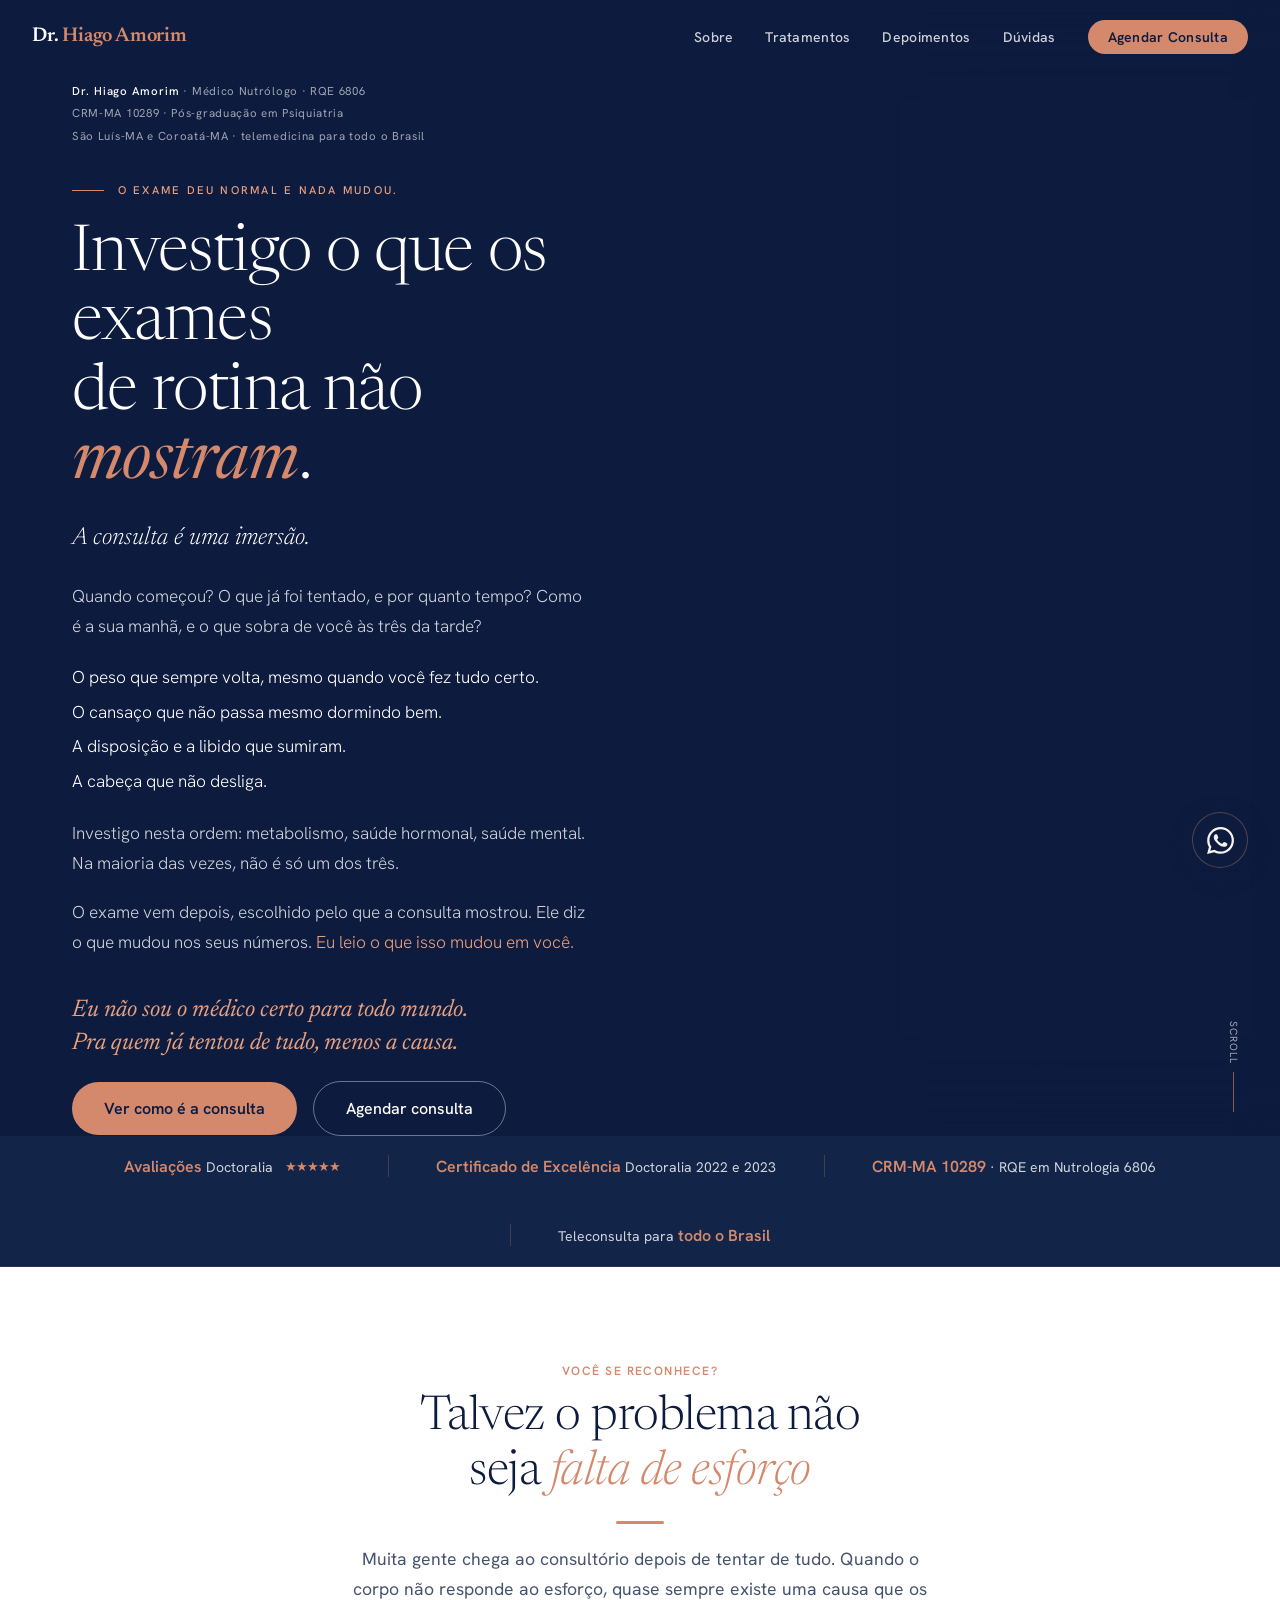
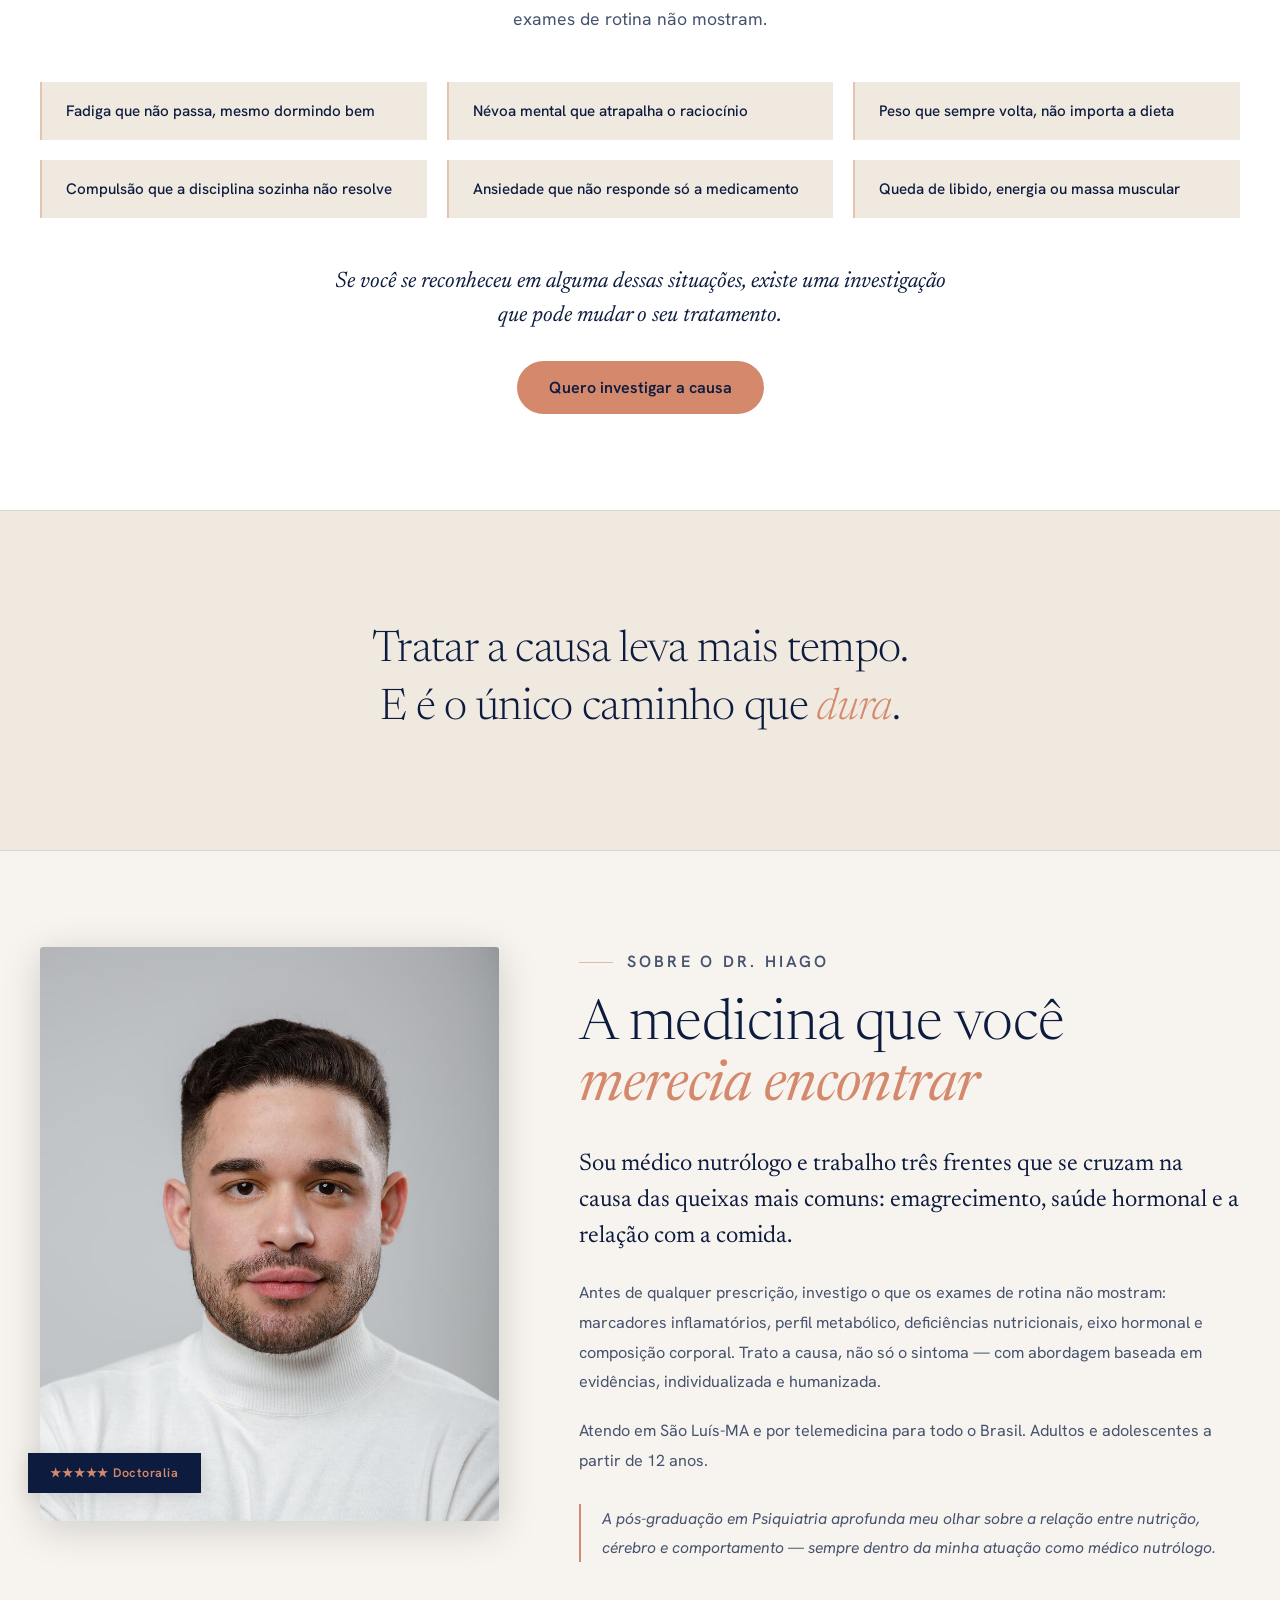
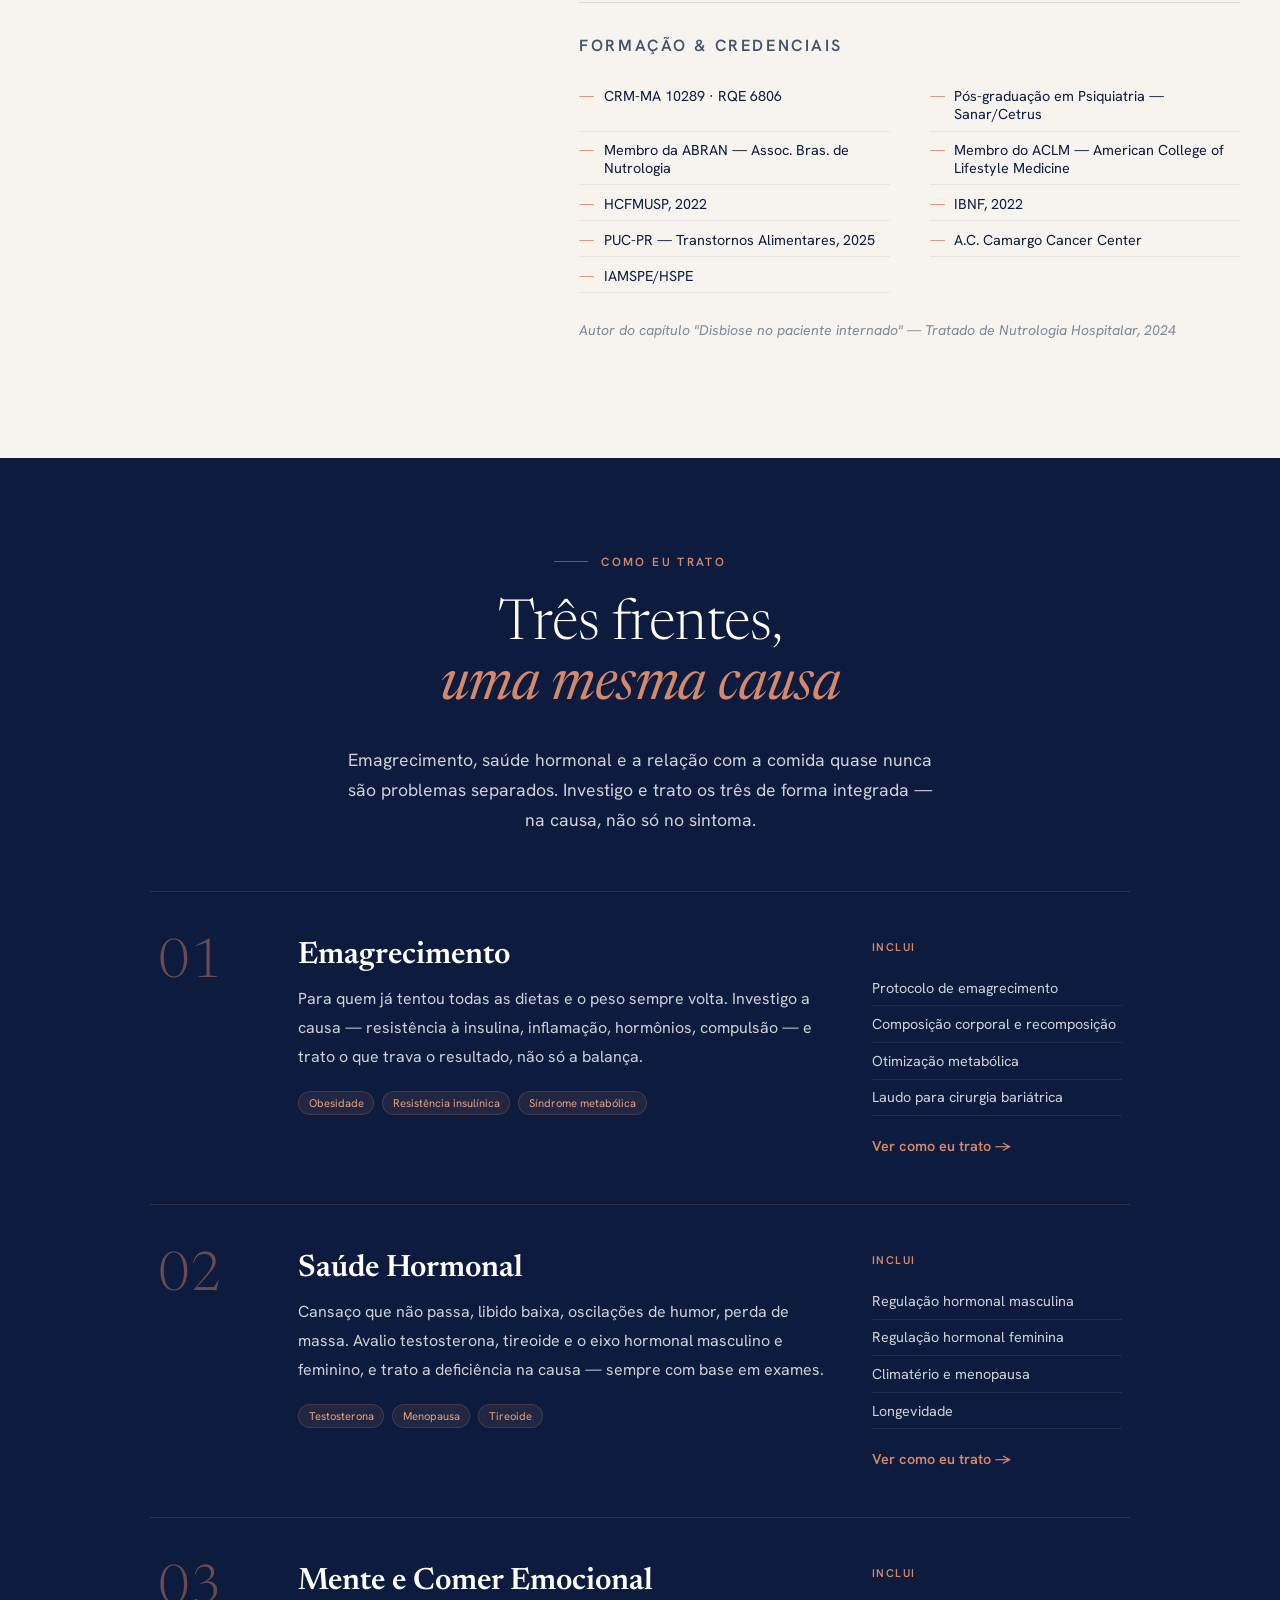
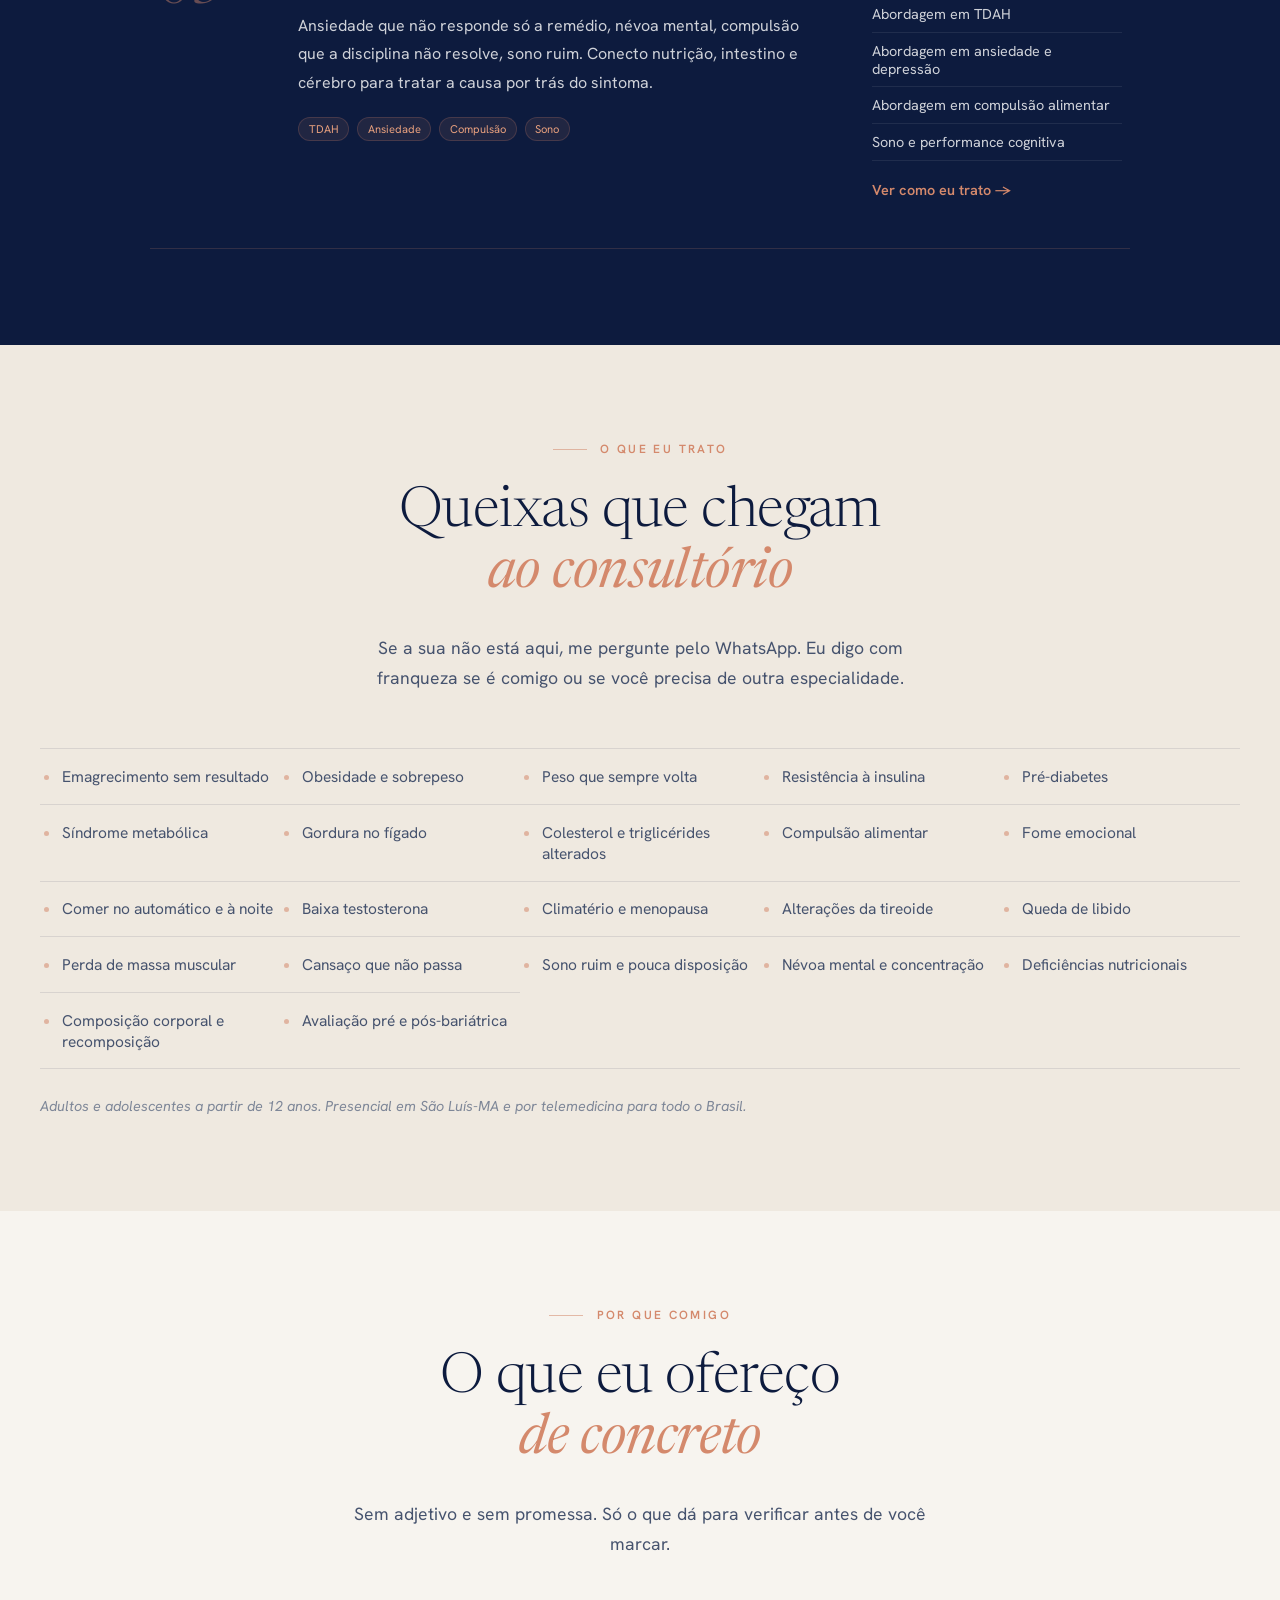
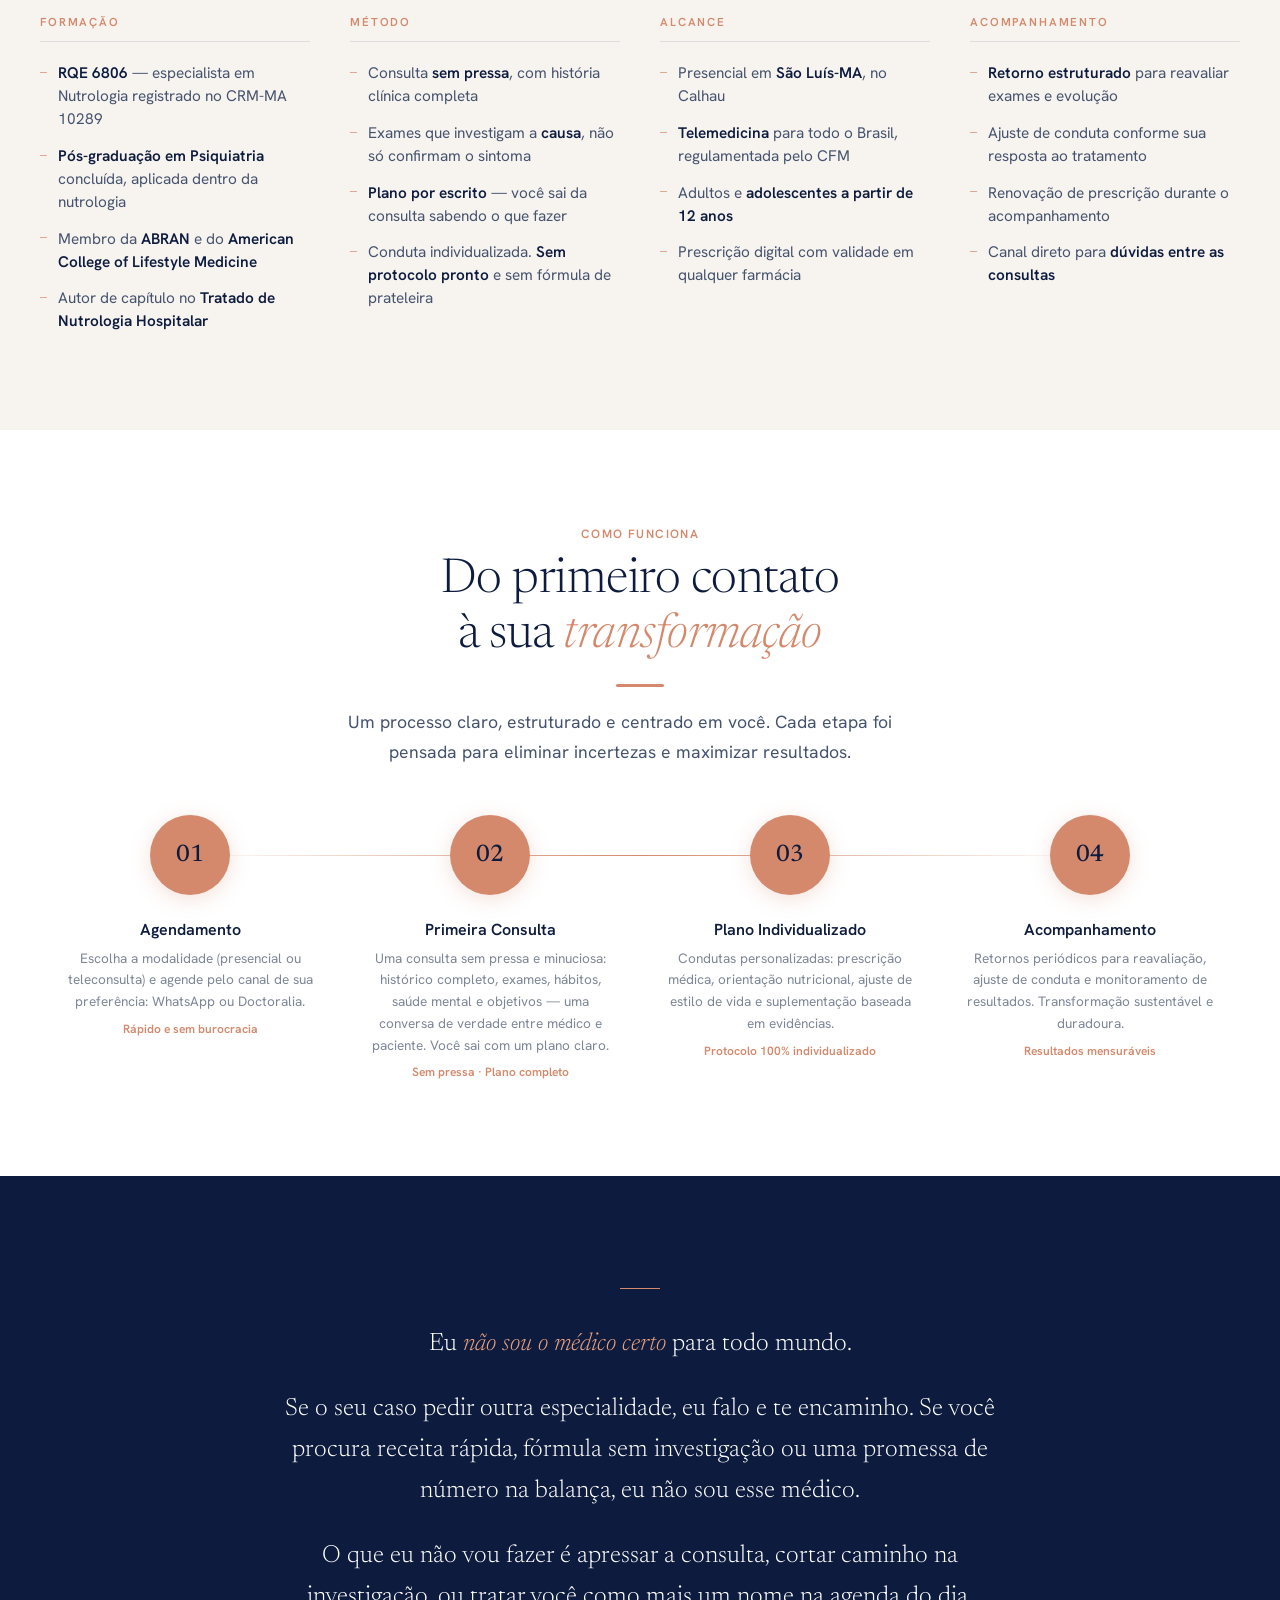
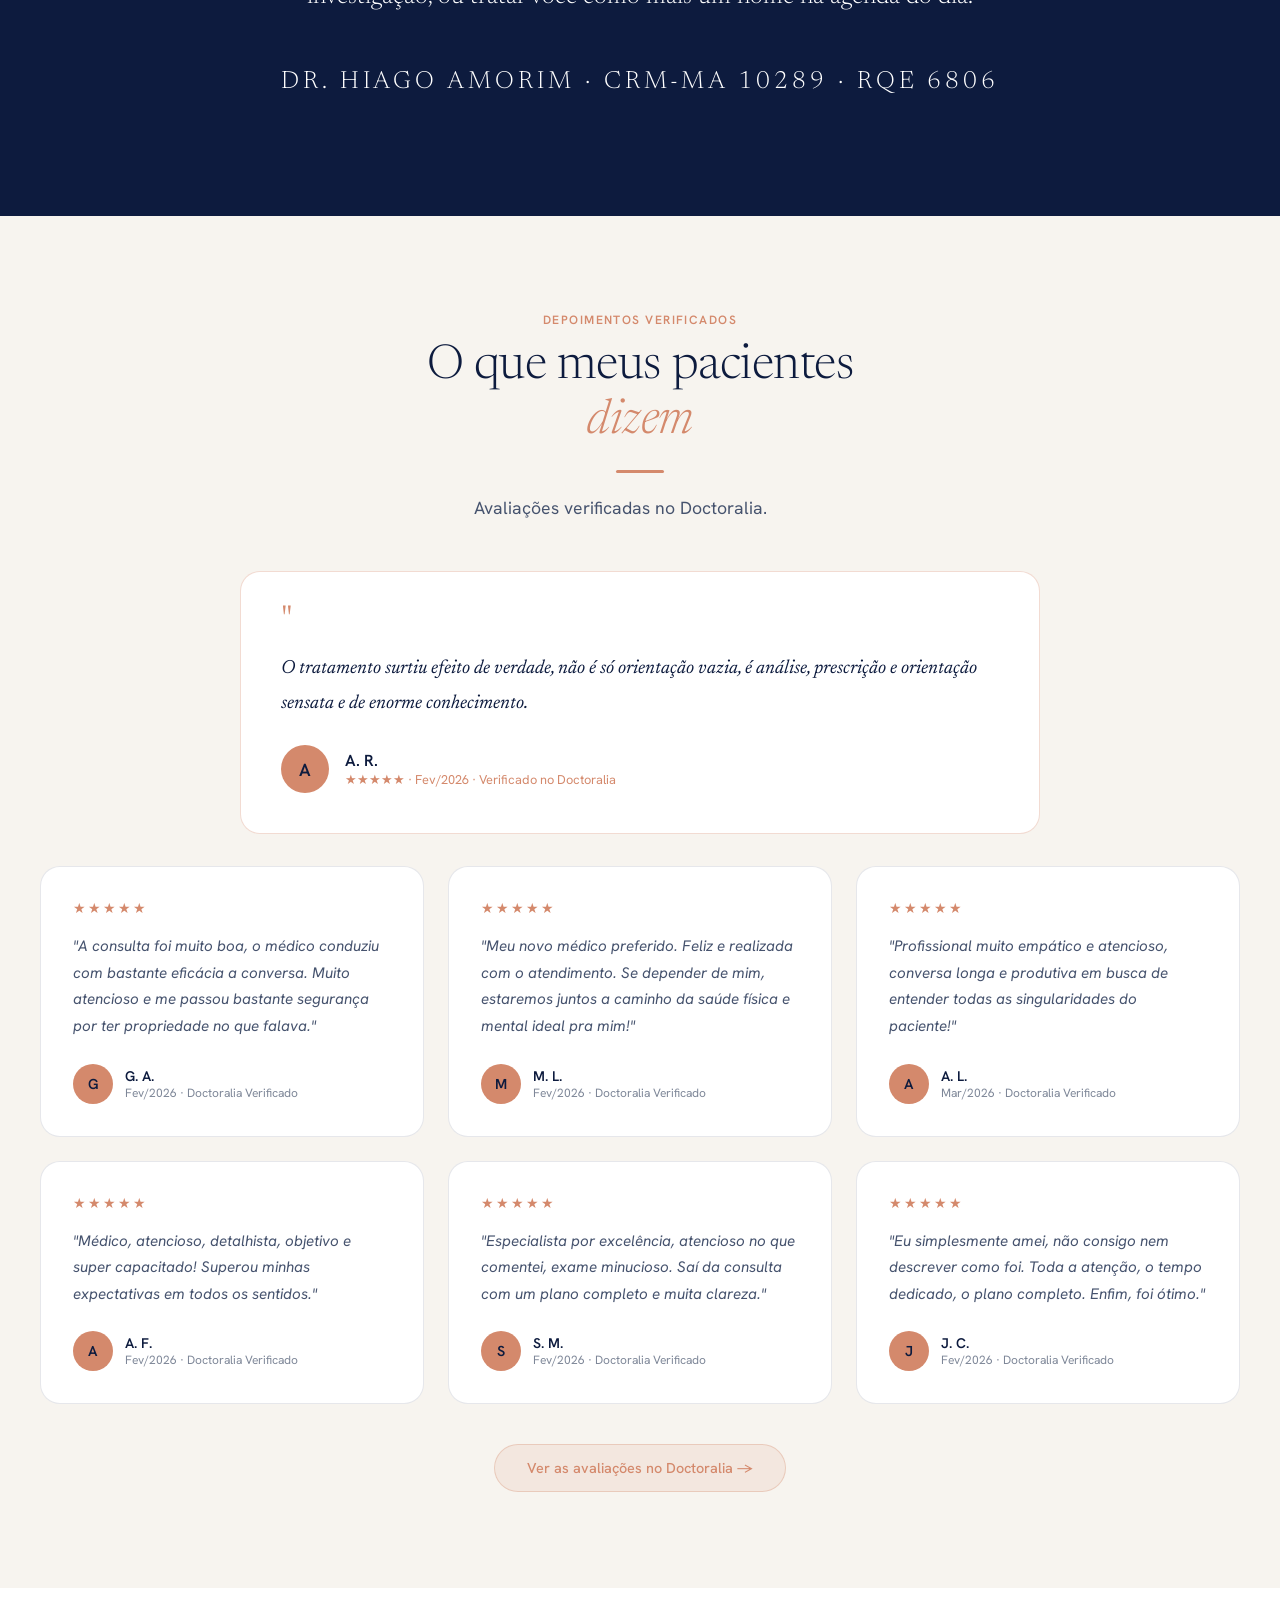
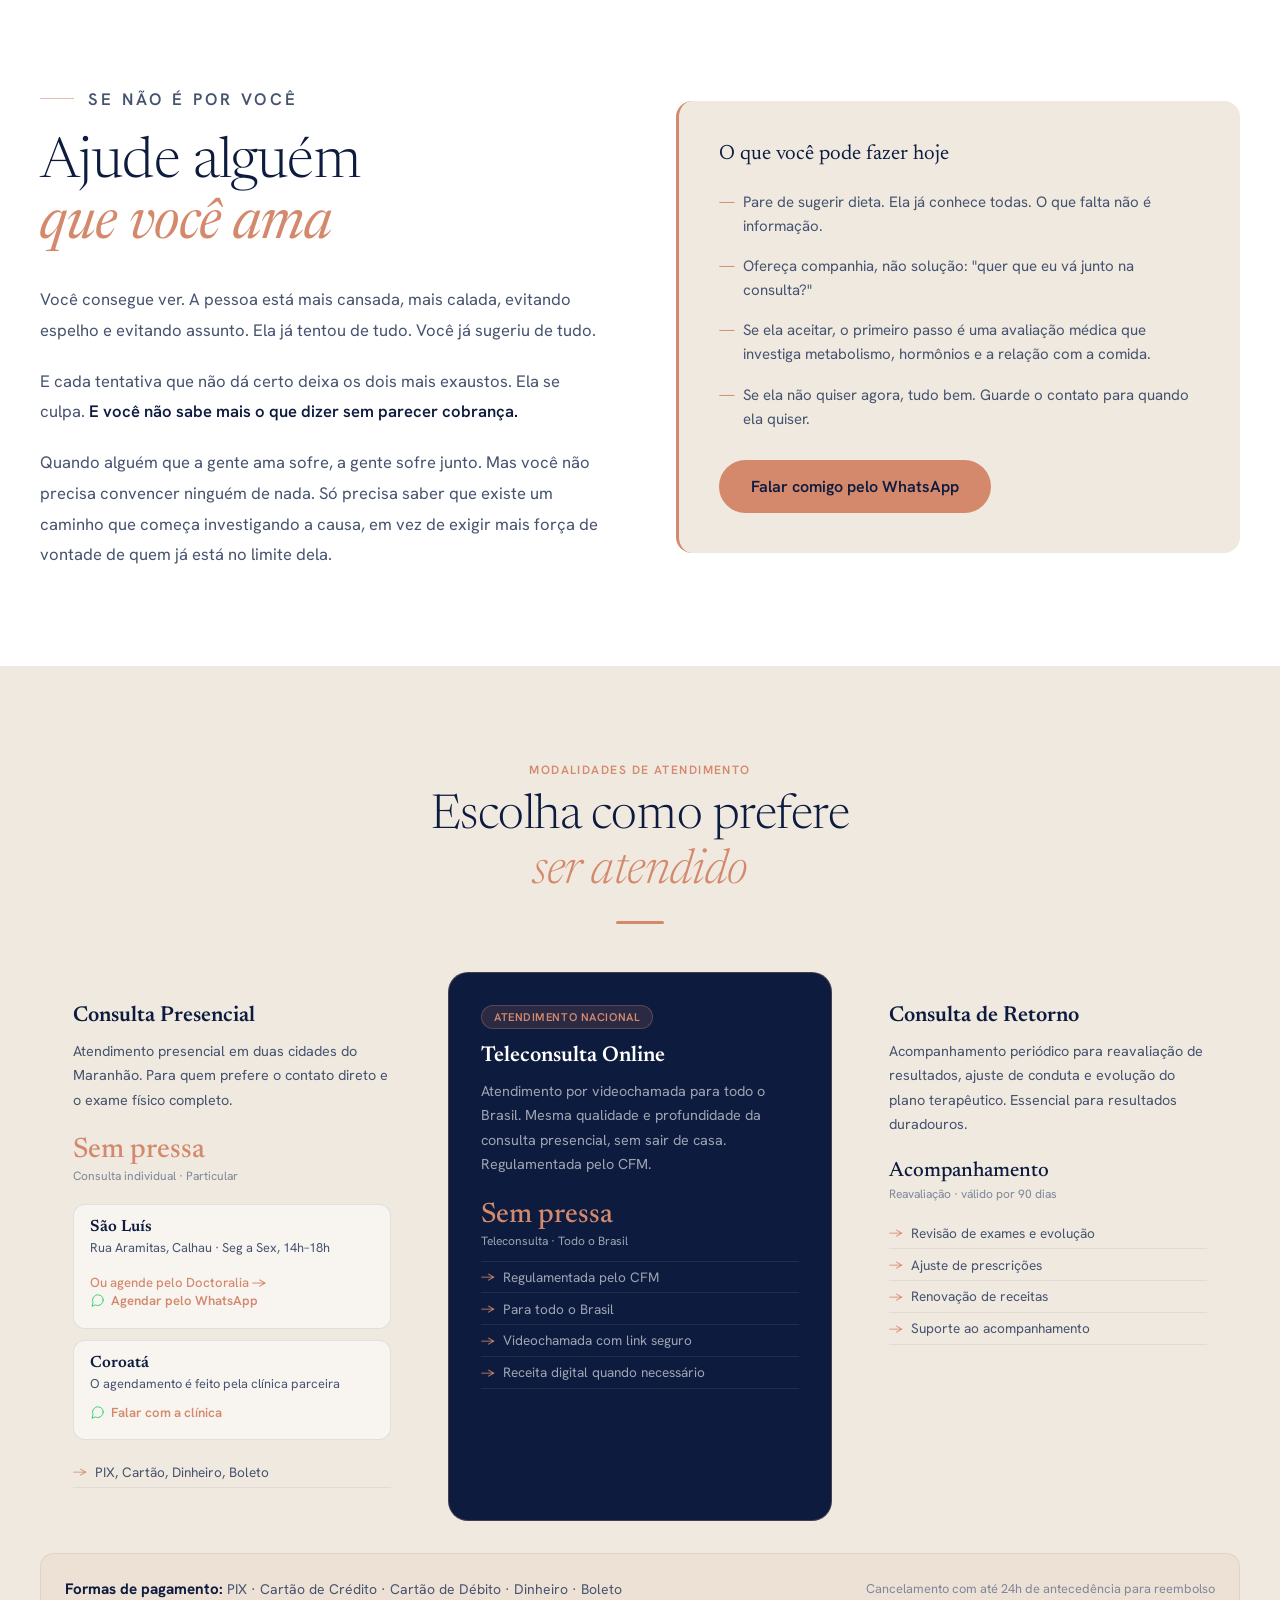
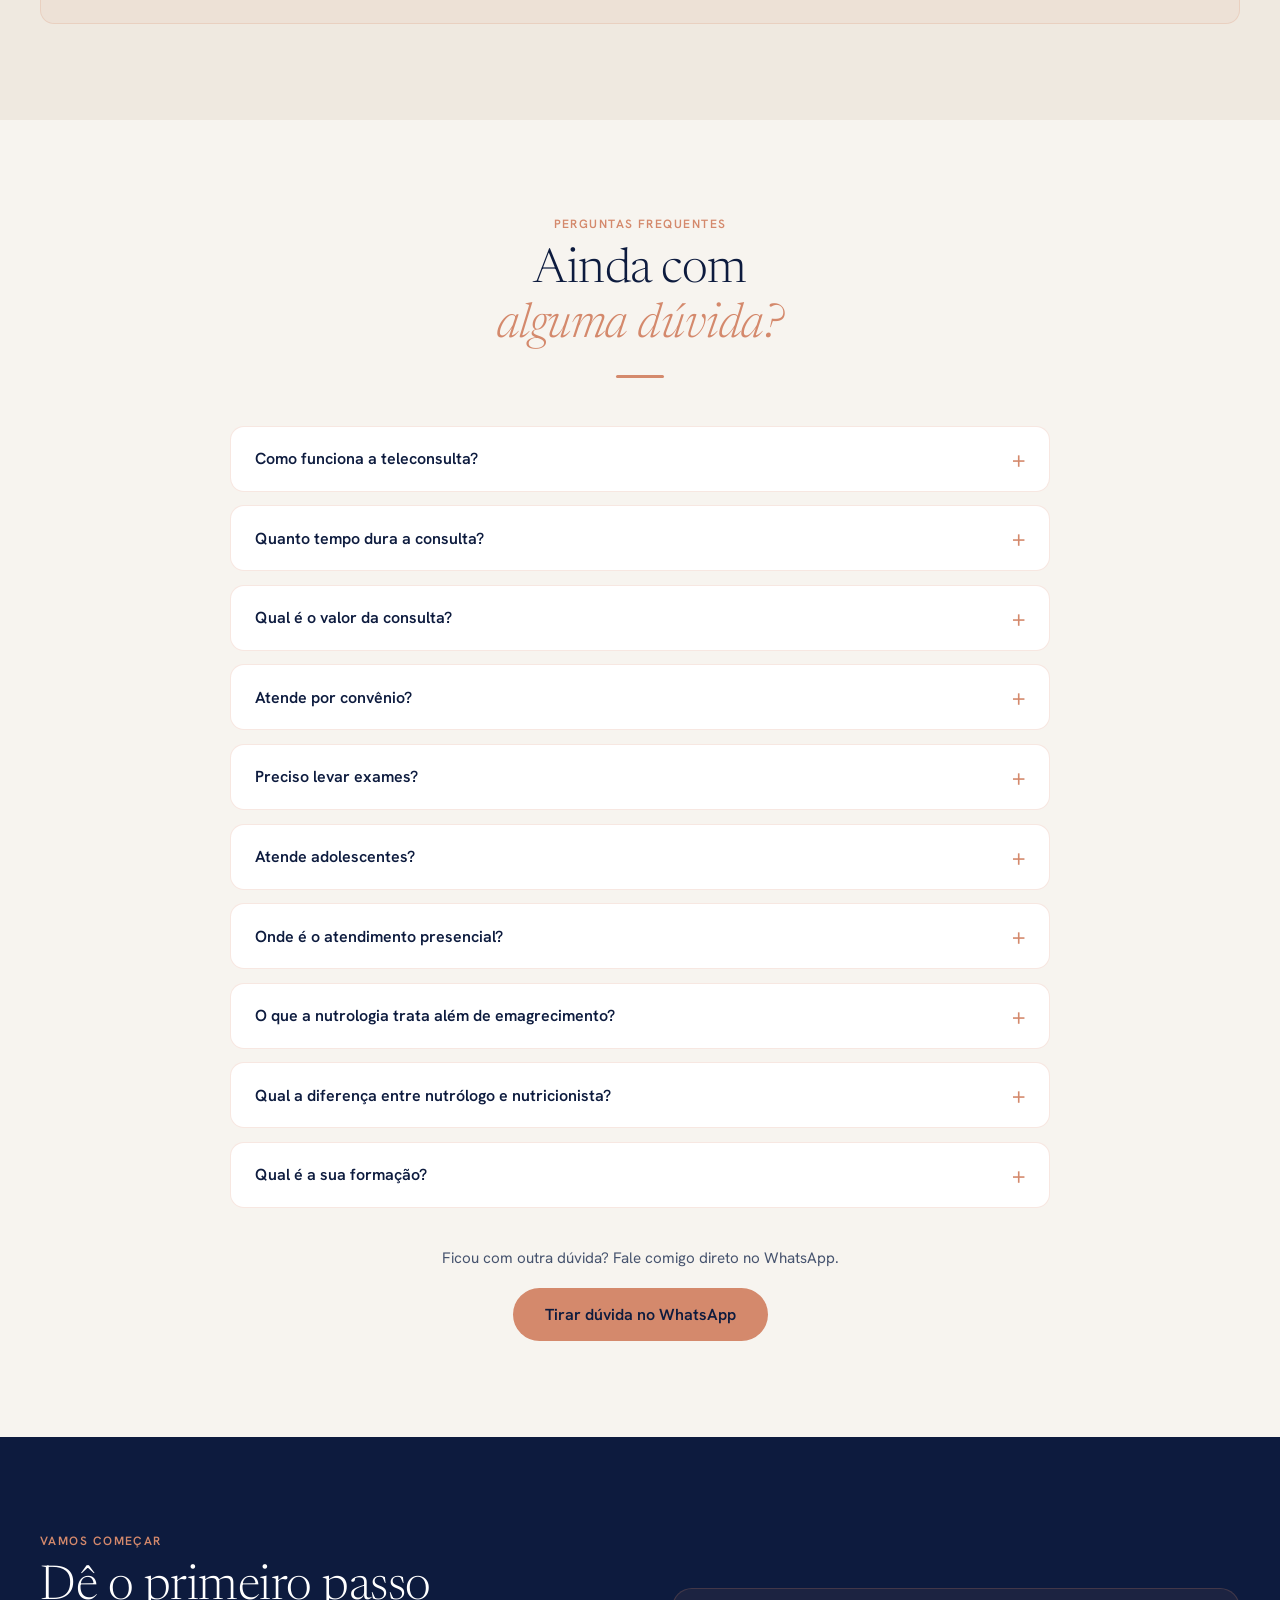
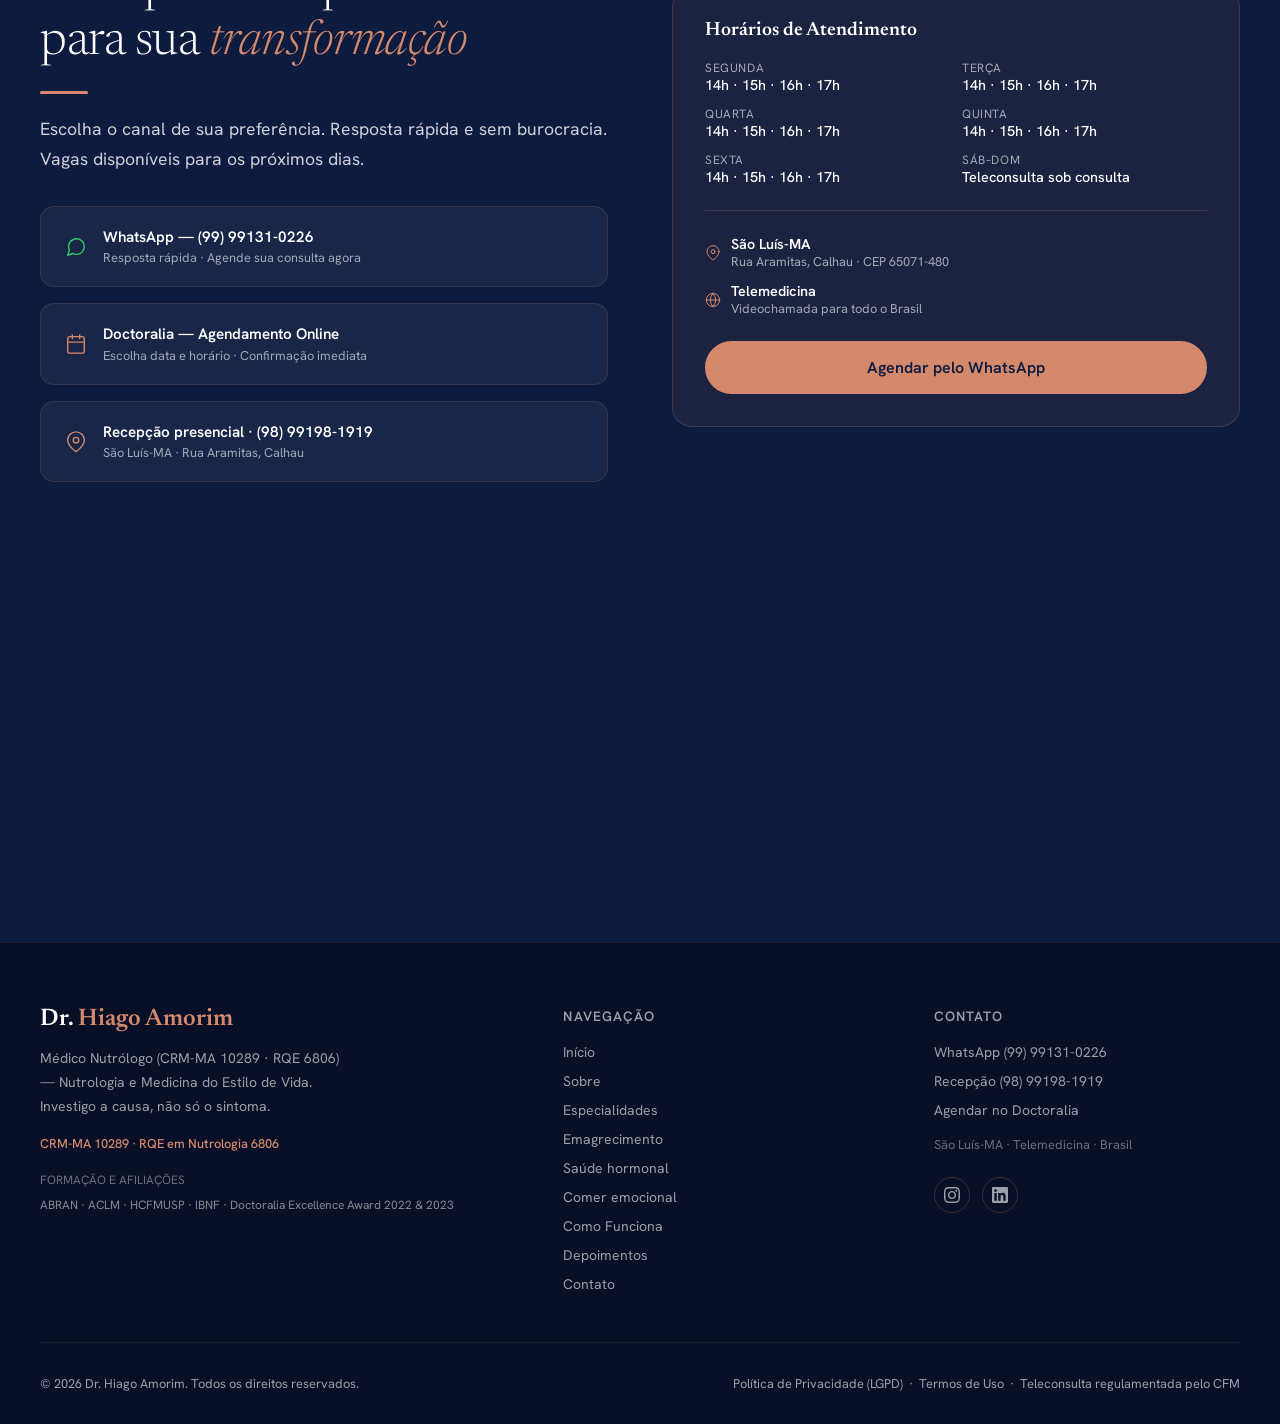
==== commit 3732b5bc: "estrelas sem numero, Coroata sem citar a clinica, e a coluna que empilhava Avaliacoes do Doctoralia " ====
--- a/index.html
+++ b/index.html
@@ -4,7 +4,7 @@
     <meta charset="UTF-8">
     <meta name="viewport" content="width=device-width, initial-scale=1.0">
     <title>Dr. Hiago Amorim | Médico Nutrólogo em São Luís-MA e Telemedicina</title>
-    <meta name="description" content="Dr. Hiago Amorim — Médico Nutrólogo (CRM-MA 10289 · RQE 6806). Investigo o que os exames de rotina não mostram. São Luís-MA e telemedicina para todo o Brasil.">
+    <meta name="description" content="Dr. Hiago Amorim — Médico Nutrólogo (CRM-MA 10289 · RQE 6806). Investigo o que os exames de rotina não mostram. São Luís-MA e telemedicina.">
     <meta name="keywords" content="nutrólogo, médico nutrólogo, nutrologia, medicina do estilo de vida, emagrecimento, saúde hormonal, reposição hormonal, comer emocional, São Luís, Maranhão, teleconsulta, RQE 6806">
     <link rel="canonical" href="https://drhiagoamorim.com.br/">
     <meta name="theme-color" content="#0D1B3E">
@@ -13,7 +13,7 @@
 
     <!-- Open Graph -->
     <meta property="og:title" content="Dr. Hiago Amorim | Médico Nutrólogo em São Luís-MA e Telemedicina">
-    <meta property="og:description" content="Médico Nutrólogo (CRM-MA 10289 · RQE 6806). Investigo o que os exames de rotina não mostram. São Luís-MA e telemedicina para todo o Brasil.">
+    <meta property="og:description" content="Dr. Hiago Amorim — Médico Nutrólogo (CRM-MA 10289 · RQE 6806). Investigo o que os exames de rotina não mostram. São Luís-MA e telemedicina.">
     <meta property="og:type" content="website">
     <meta property="og:url" content="https://drhiagoamorim.com.br">
     <meta property="og:locale" content="pt_BR">
@@ -27,7 +27,7 @@
     <!-- Twitter Card -->
     <meta name="twitter:card" content="summary_large_image">
     <meta name="twitter:title" content="Dr. Hiago Amorim | Médico Nutrólogo em São Luís-MA e Telemedicina">
-    <meta name="twitter:description" content="Médico Nutrólogo (CRM-MA 10289 · RQE 6806). Investigo o que os exames de rotina não mostram. São Luís-MA e telemedicina para todo o Brasil.">
+    <meta name="twitter:description" content="Dr. Hiago Amorim — Médico Nutrólogo (CRM-MA 10289 · RQE 6806). Investigo o que os exames de rotina não mostram. São Luís-MA e telemedicina.">
     <meta name="twitter:image" content="https://drhiagoamorim.com.br/link-capa.jpg">
 
     <!-- Preconnect for performance -->
@@ -74,7 +74,6 @@
           },
           {
             "@type": "PostalAddress",
-            "name": "Clínica IntegraDiagnóstico",
             "streetAddress": "Avenida Magalhães de Almeida, 736A, Centro",
             "addressLocality": "Coroatá",
             "addressRegion": "MA",
@@ -184,7 +183,7 @@
         {
           "@type": "Question",
           "name": "Onde é o atendimento presencial?",
-          "acceptedAnswer": {"@type": "Answer", "text": "Em São Luís-MA, na Rua Aramitas, bairro Calhau (CEP 65071-480), e em Coroatá-MA, na clínica IntegraDiagnóstico — nesse caso o agendamento é feito pela própria clínica. Para quem é de outras cidades, atendo por telemedicina para todo o Brasil, com a mesma qualidade."}
+          "acceptedAnswer": {"@type": "Answer", "text": "Em São Luís-MA, na Rua Aramitas, bairro Calhau (CEP 65071-480), e em Coroatá-MA, em clínica parceira — nesse caso o agendamento é feito pela própria clínica. Para quem é de outras cidades, atendo por telemedicina para todo o Brasil, com a mesma qualidade."}
         },
         {
           "@type": "Question",
@@ -206,7 +205,7 @@
     </script>
     <link rel="icon" href="/favicon.svg" type="image/svg+xml">
     <link rel="apple-touch-icon" href="/favicon.svg">
-    <link rel="stylesheet" href="/assets/site.css?v=20260830">
+    <link rel="stylesheet" href="/assets/site.css?v=20260830b">
 </head><body>
     <!-- Loader -->
     <div id="loader" aria-hidden="true">
@@ -257,7 +256,7 @@
             <p class="hero-cred">
                 <strong>Dr. Hiago Amorim</strong> &middot; <span class="nb">Médico Nutrólogo &middot; RQE 6806</span><br>
                 CRM-MA 10289 &middot; Pós-graduação em Psiquiatria<br>
-                São Luís-MA e telemedicina para todo o Brasil
+                São Luís-MA e Coroatá-MA · telemedicina para todo o Brasil
             </p>
             <p class="hero-eyebrow">O exame deu normal e nada mudou.</p>
             <h1 class="hero-title">
@@ -294,13 +293,12 @@
                     <span class="btn-video-label">Assista<small>30 segundos</small></span>
                 </button>
             </div>
-            <!-- CONTAGEM DE AVALIACOES DO DOCTORALIA: 293 em 28/08/2026.
-                 ATUALIZADO 30/08/2026: o hero-stat SAIU do hero junto com o hero novo.
-                 Agora vive em 3 lugares: (1) .about-photo-tag, (2) subtitulo dos depoimentos,
-                 (3) o botao "Ver todas as N avaliacoes". Ao atualizar, mudar os TRES.
-                 A prova social do topo ficou na proof-bar logo abaixo ("5.0/5.0 no Doctoralia").
-                 NAO recriar aggregateRating aqui: avaliacao de outro site nao pode ser
-                 marcada como do proprio site (politica de trecho de avaliacao do Google). -->
+            <!-- AVALIACOES DO DOCTORALIA - decisao do Dr. em 30/08/2026: mostrar as
+                 5 estrelas SEM NUMERO em lugar nenhum da pagina. Sairam o "5.0/5.0"
+                 da proof-bar, o "293" da tag da foto, do subtitulo dos depoimentos e
+                 do botao. NAO reintroduzir contagem nem nota numerica.
+                 NAO criar aggregateRating: avaliacao de outro site nao pode ser
+                 marcada como do proprio site (politica do Google). -->
         </div>
         <div class="scroll-indicator" aria-hidden="true">
             <small>scroll</small>
@@ -311,7 +309,7 @@
     <!-- SOCIAL PROOF BAR -->
     <div class="proof-bar">
         <div class="proof-item">
-            <div class="proof-text"><strong>5.0/5.0</strong> no Doctoralia</div>
+            <div class="proof-text"><a class="proof-link" href="https://www.doctoralia.com.br/hiago-amorim" target="_blank" rel="noopener"><strong>Avaliações</strong> Doctoralia</a></div>
             <div class="proof-stars">★★★★★</div>
         </div>
         <div class="proof-item">
@@ -358,7 +356,7 @@
             <div class="about-editorial">
                 <div class="about-photo animate-on-scroll">
                     <img src="about-dr-hiago.jpg" alt="Dr. Hiago Amorim, Médico Nutrólogo (RQE 6806) em São Luís-MA" width="480" height="640" loading="eager">
-                    <div class="about-photo-tag">5.0 ★★★★★ · 293 avaliações no Doctoralia</div>
+                    <a class="about-photo-tag" href="https://www.doctoralia.com.br/hiago-amorim" target="_blank" rel="noopener" aria-label="Ver avaliações no Doctoralia">★★★★★ Doctoralia</a>
                 </div>
                 <div class="about-text">
                     <p class="eyebrow">Sobre o Dr. Hiago</p>
@@ -623,7 +621,7 @@
                 <p class="section-label">Depoimentos Verificados</p>
                 <h2 class="section-title dark animate-on-scroll" id="test-title">O que meus pacientes<br><em style="font-style:italic;color:var(--color-accent)">dizem</em></h2>
                 <div class="divider" style="margin:1.25rem auto;"></div>
-                <p class="section-subtitle animate-on-scroll">293 avaliações verificadas no Doctoralia. Nota 5/5 estrelas.</p>
+                <p class="section-subtitle animate-on-scroll">Avaliações verificadas no Doctoralia.</p>
             </div>
             
             <!-- Featured testimonial -->
@@ -712,7 +710,7 @@
             
             <div style="text-align:center;margin-top:2.5rem;" class="animate-on-scroll">
                 <a href="https://www.doctoralia.com.br/hiago-amorim" target="_blank" rel="noopener" style="display:inline-flex;align-items:center;gap:0.75rem;background:rgba(212,137,108,0.12);border:1px solid rgba(212,137,108,0.3);color:var(--color-accent);padding:0.85rem 2rem;border-radius:50px;font-weight:500;font-size:0.9rem;text-decoration:none;transition:all 0.3s ease;" onmouseover="this.style.background='rgba(212,137,108,0.2)'" onmouseout="this.style.background='rgba(212,137,108,0.12)'">
-                    Ver todas as 293 avaliações no Doctoralia →
+                    Ver as avaliações no Doctoralia →
                 </a>
             </div>
         </div>
@@ -760,14 +758,15 @@
                         <div class="locality">
                             <span class="locality-city">São Luís</span>
                             <span class="locality-venue">Rua Aramitas, Calhau · Seg a Sex, 14h–18h</span>
+                            <a class="locality-doctoralia" href="https://www.doctoralia.com.br/hiago-amorim" target="_blank" rel="noopener">Ou agende pelo Doctoralia →</a>
                             <a class="locality-link" href="https://wa.me/5599991310226?text=Ol%C3%A1!%20Quero%20agendar%20uma%20consulta%20com%20o%20Dr.%20Hiago." target="_blank" rel="noopener"
-                               aria-label="Agendar consulta presencial em São Luís pelo WhatsApp"><svg viewBox="0 0 24 24" fill="none" stroke="currentColor" stroke-width="1.5" stroke-linecap="round" stroke-linejoin="round" aria-hidden="true" focusable="false"><path d="M21 11.5a8.38 8.38 0 0 1-.9 3.8 8.5 8.5 0 0 1-7.6 4.7 8.38 8.38 0 0 1-3.8-.9L3 21l1.9-5.7a8.38 8.38 0 0 1-.9-3.8 8.5 8.5 0 0 1 4.7-7.6 8.38 8.38 0 0 1 3.8-.9h.5a8.48 8.48 0 0 1 8 8v.5z"/></svg>Agendar pelo WhatsApp</a>
+                               aria-label="Agendar consulta presencial em São Luís pelo WhatsApp"><svg viewBox="0 0 24 24" fill="none" stroke="#25D366" stroke-width="1.5" stroke-linecap="round" stroke-linejoin="round" aria-hidden="true" focusable="false"><path d="M21 11.5a8.38 8.38 0 0 1-.9 3.8 8.5 8.5 0 0 1-7.6 4.7 8.38 8.38 0 0 1-3.8-.9L3 21l1.9-5.7a8.38 8.38 0 0 1-.9-3.8 8.5 8.5 0 0 1 4.7-7.6 8.38 8.38 0 0 1 3.8-.9h.5a8.48 8.48 0 0 1 8 8v.5z"/></svg>Agendar pelo WhatsApp</a>
                         </div>
                         <div class="locality">
                             <span class="locality-city">Coroatá</span>
-                            <span class="locality-venue">Clínica IntegraDiagnóstico · o agendamento é feito pela própria clínica</span>
+                            <span class="locality-venue">O agendamento é feito pela clínica parceira</span>
                             <a class="locality-link" href="https://wa.me/5599984865031?text=Ol%C3%A1!%20Quero%20agendar%20uma%20consulta%20com%20o%20Dr.%20Hiago%20Amorim%20em%20Coroat%C3%A1." target="_blank" rel="noopener"
-                               aria-label="Agendar consulta presencial em Coroatá pelo WhatsApp da clínica IntegraDiagnóstico"><svg viewBox="0 0 24 24" fill="none" stroke="currentColor" stroke-width="1.5" stroke-linecap="round" stroke-linejoin="round" aria-hidden="true" focusable="false"><path d="M21 11.5a8.38 8.38 0 0 1-.9 3.8 8.5 8.5 0 0 1-7.6 4.7 8.38 8.38 0 0 1-3.8-.9L3 21l1.9-5.7a8.38 8.38 0 0 1-.9-3.8 8.5 8.5 0 0 1 4.7-7.6 8.38 8.38 0 0 1 3.8-.9h.5a8.48 8.48 0 0 1 8 8v.5z"/></svg>Falar com a IntegraDiagnóstico</a>
+                               aria-label="Agendar consulta presencial em Coroatá pelo WhatsApp da clínica"><svg viewBox="0 0 24 24" fill="none" stroke="#25D366" stroke-width="1.5" stroke-linecap="round" stroke-linejoin="round" aria-hidden="true" focusable="false"><path d="M21 11.5a8.38 8.38 0 0 1-.9 3.8 8.5 8.5 0 0 1-7.6 4.7 8.38 8.38 0 0 1-3.8-.9L3 21l1.9-5.7a8.38 8.38 0 0 1-.9-3.8 8.5 8.5 0 0 1 4.7-7.6 8.38 8.38 0 0 1 3.8-.9h.5a8.48 8.48 0 0 1 8 8v.5z"/></svg>Falar com a clínica</a>
                         </div>
                     </div>
                     <ul class="service-details">
@@ -844,7 +843,7 @@
                 </details>
                 <details class="faq-item animate-on-scroll">
                     <summary>Onde é o atendimento presencial?</summary>
-                    <p>Em São Luís-MA, na Rua Aramitas, bairro Calhau (CEP 65071-480), e em Coroatá-MA, na clínica IntegraDiagnóstico — nesse caso o agendamento é feito pela própria clínica. Para quem é de outras cidades, atendo por telemedicina para todo o Brasil, com a mesma qualidade.</p>
+                    <p>Em São Luís-MA, na Rua Aramitas, bairro Calhau (CEP 65071-480), e em Coroatá-MA, em clínica parceira — nesse caso o agendamento é feito pela própria clínica. Para quem é de outras cidades, atendo por telemedicina para todo o Brasil, com a mesma qualidade.</p>
                 </details>
                 <details class="faq-item animate-on-scroll">
                     <summary>O que a nutrologia trata além de emagrecimento?</summary>
@@ -876,7 +875,7 @@
                     <p class="section-subtitle light animate-on-scroll">Escolha o canal de sua preferência. Resposta rápida e sem burocracia. Vagas disponíveis para os próximos dias.</p>
                     <div class="contact-channels animate-on-scroll">
                         <a href="https://wa.me/5599991310226?text=Ol%C3%A1!%20Quero%20agendar%20uma%20consulta%20com%20o%20Dr.%20Hiago." target="_blank" rel="noopener" class="contact-channel">
-                            <div class="channel-icon"><svg viewBox="0 0 24 24" fill="none" stroke="currentColor" stroke-width="1.5" stroke-linecap="round" stroke-linejoin="round"><path d="M21 11.5a8.38 8.38 0 0 1-.9 3.8 8.5 8.5 0 0 1-7.6 4.7 8.38 8.38 0 0 1-3.8-.9L3 21l1.9-5.7a8.38 8.38 0 0 1-.9-3.8 8.5 8.5 0 0 1 4.7-7.6 8.38 8.38 0 0 1 3.8-.9h.5a8.48 8.48 0 0 1 8 8v.5z"/></svg></div>
+                            <div class="channel-icon"><svg viewBox="0 0 24 24" fill="none" stroke="#25D366" stroke-width="1.5" stroke-linecap="round" stroke-linejoin="round"><path d="M21 11.5a8.38 8.38 0 0 1-.9 3.8 8.5 8.5 0 0 1-7.6 4.7 8.38 8.38 0 0 1-3.8-.9L3 21l1.9-5.7a8.38 8.38 0 0 1-.9-3.8 8.5 8.5 0 0 1 4.7-7.6 8.38 8.38 0 0 1 3.8-.9h.5a8.48 8.48 0 0 1 8 8v.5z"/></svg></div>
                             <div>
                                 <div class="channel-title">WhatsApp — (99) 99131-0226</div>
                                 <div class="channel-desc">Resposta rápida · Agende sua consulta agora</div>
--- a/assets/site.css
+++ b/assets/site.css
@@ -962,3 +962,36 @@
     .hero-body p { font-size: 0.97rem; }
     .hero-body p.hero-list { line-height: 1.85; }
 }
+
+
+/* ===== AJUSTES 30/08/2026 (tarde) — disposicao das colunas + Doctoralia + WhatsApp =====
+   Ate 900px o .pillar-row virava UMA coluna: numero, titulo, texto, etiquetas e a
+   lista INCLUI empilhavam num bloco altissimo. Aqui o numero passa a ficar AO LADO
+   do titulo e a lista INCLUI vira duas colunas — corta quase metade da altura. */
+@media (max-width: 900px) {
+    .pillar-row { grid-template-columns: auto 1fr; gap: 0 1.1rem; padding: 2.5rem 0; }
+    .pillar-num-big { font-size: 2.1rem; grid-column: 1; grid-row: 1; align-self: start; padding-top: 0.15rem; }
+    .pillar-body { grid-column: 2; grid-row: 1; }
+    .pillar-side { grid-column: 1 / -1; grid-row: 2; margin-top: 1.6rem; }
+    .pillar-side ul { display: grid; grid-template-columns: 1fr 1fr; gap: 0 1.5rem; }
+    .pillar-side li { padding: 0.5rem 0; }
+}
+@media (max-width: 560px) {
+    .pillar-side ul { grid-template-columns: 1fr; }
+    .pillar-num-big { font-size: 1.8rem; }
+}
+
+/* Doctoralia — o mesmo destino em varios pontos da pagina */
+.proof-link { color: inherit; text-decoration: none; border-bottom: 1px solid transparent; transition: var(--transition); }
+.proof-link:hover { color: var(--color-accent); border-bottom-color: currentColor; }
+a.about-photo-tag { text-decoration: none; transition: var(--transition); }
+a.about-photo-tag:hover { filter: brightness(1.15); }
+.locality-doctoralia {
+    display: inline-block; margin-top: 0.4rem; font-size: 0.82rem; font-weight: 500;
+    color: var(--color-accent); text-decoration: none; transition: var(--transition);
+}
+.locality-doctoralia:hover { color: var(--color-accent-light); letter-spacing: 0.02em; }
+
+/* O icone do WhatsApp usa o verde da propria marca (#25D366), definido no SVG.
+   Esta regra impede que uma cor herdada sobrescreva o stroke do icone. */
+.locality-link svg, .contact-channel svg { color: inherit; }
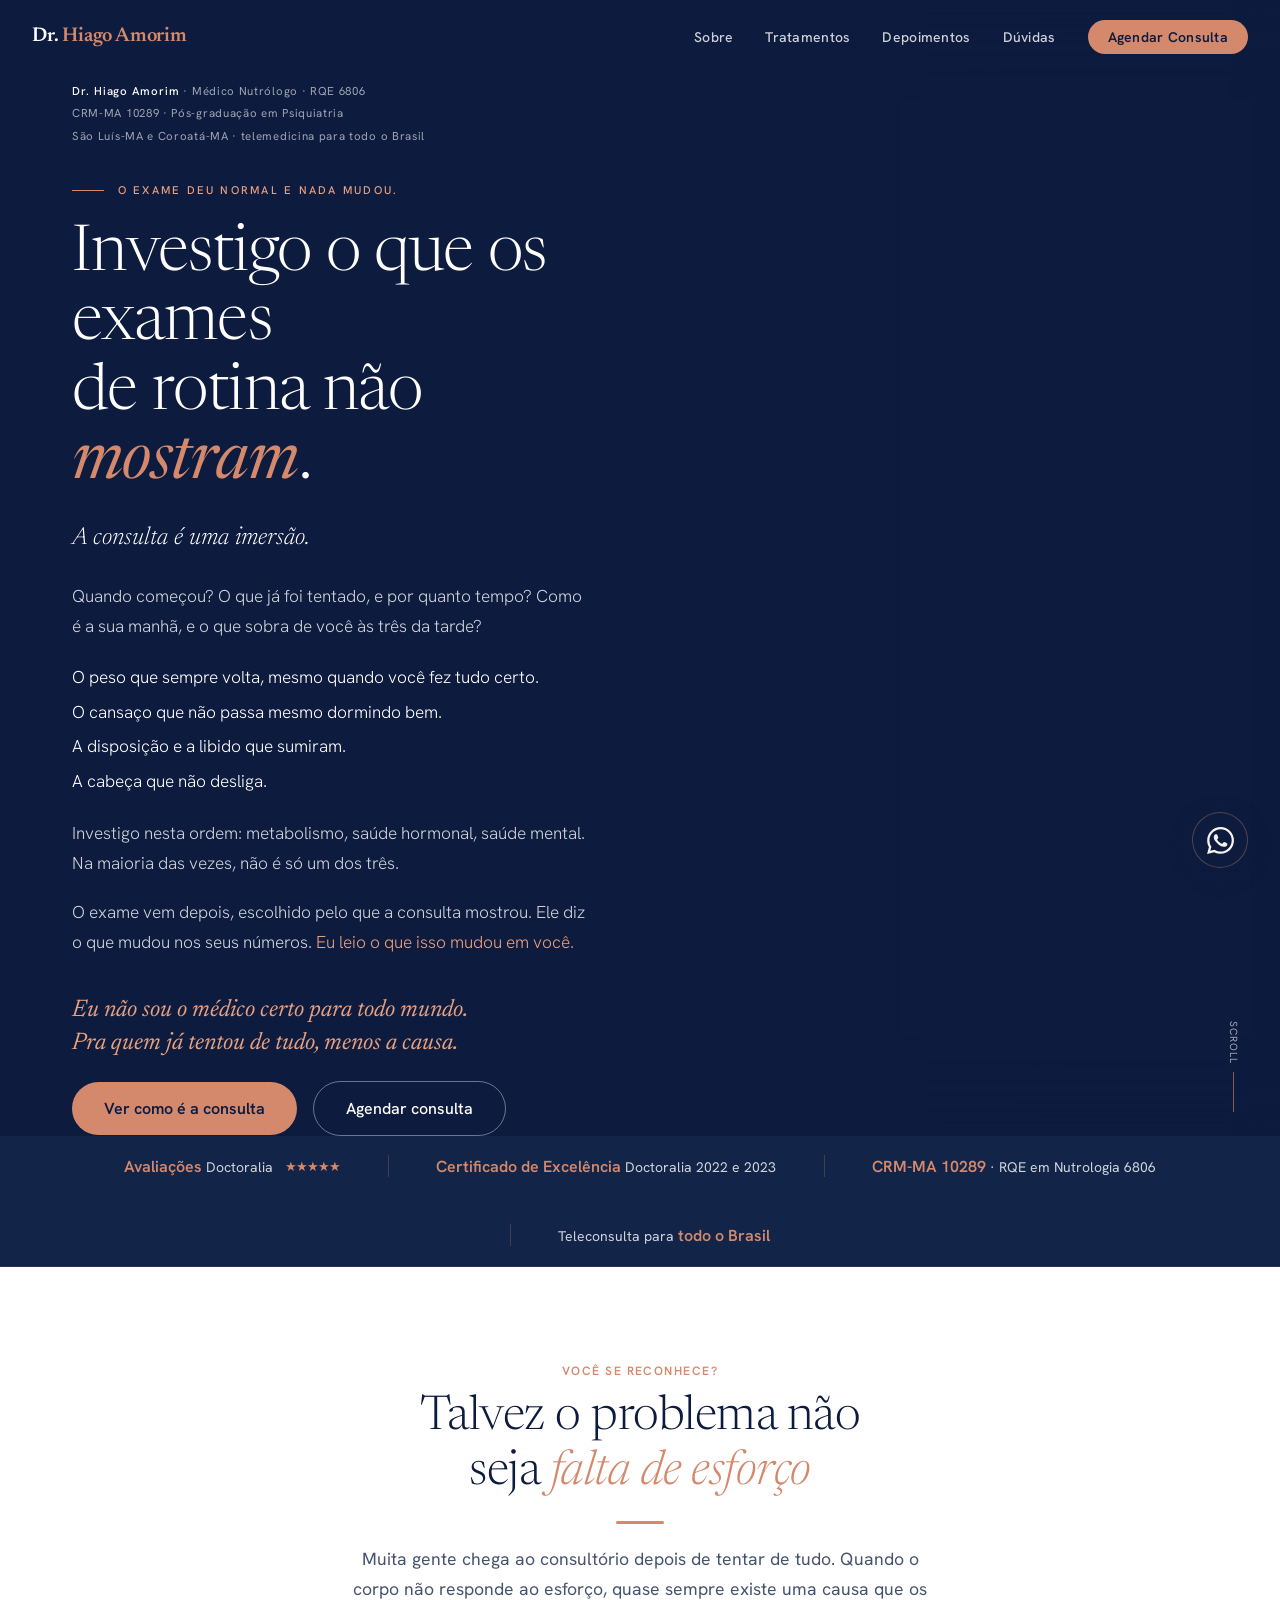
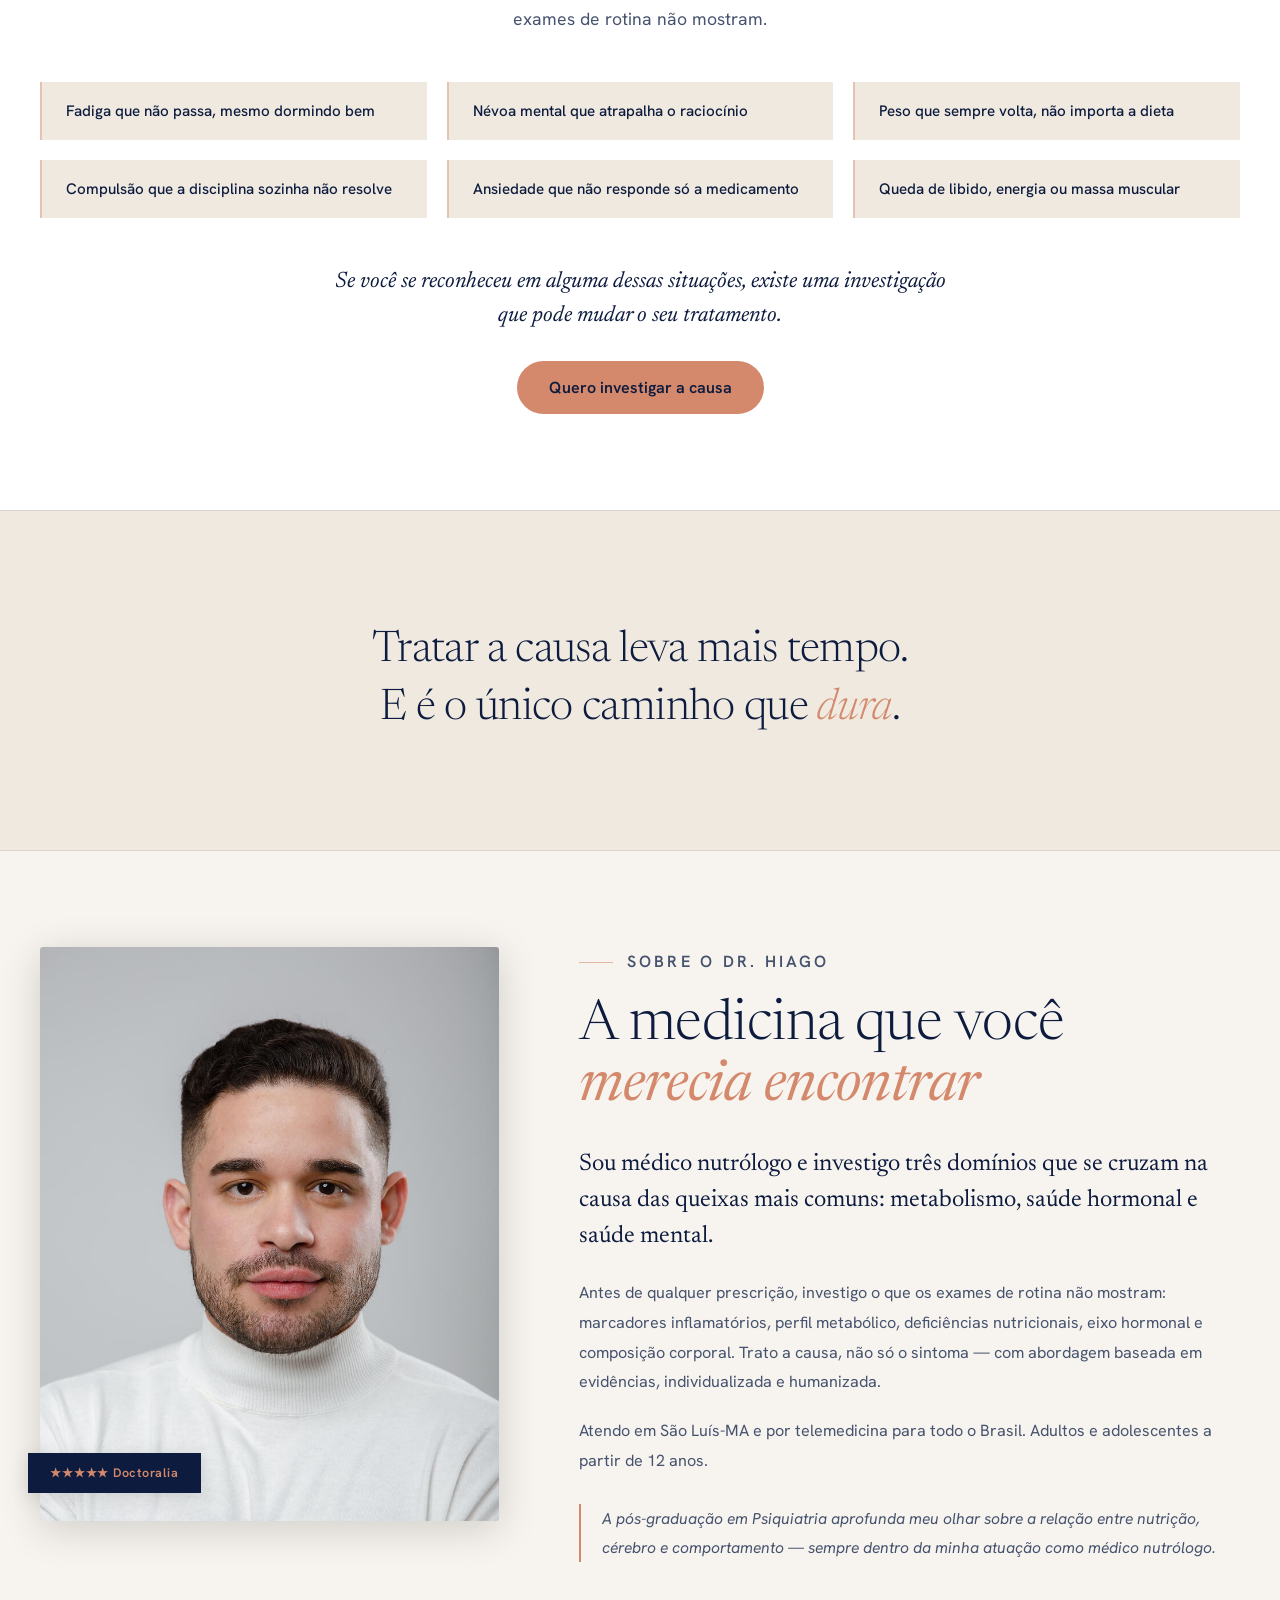
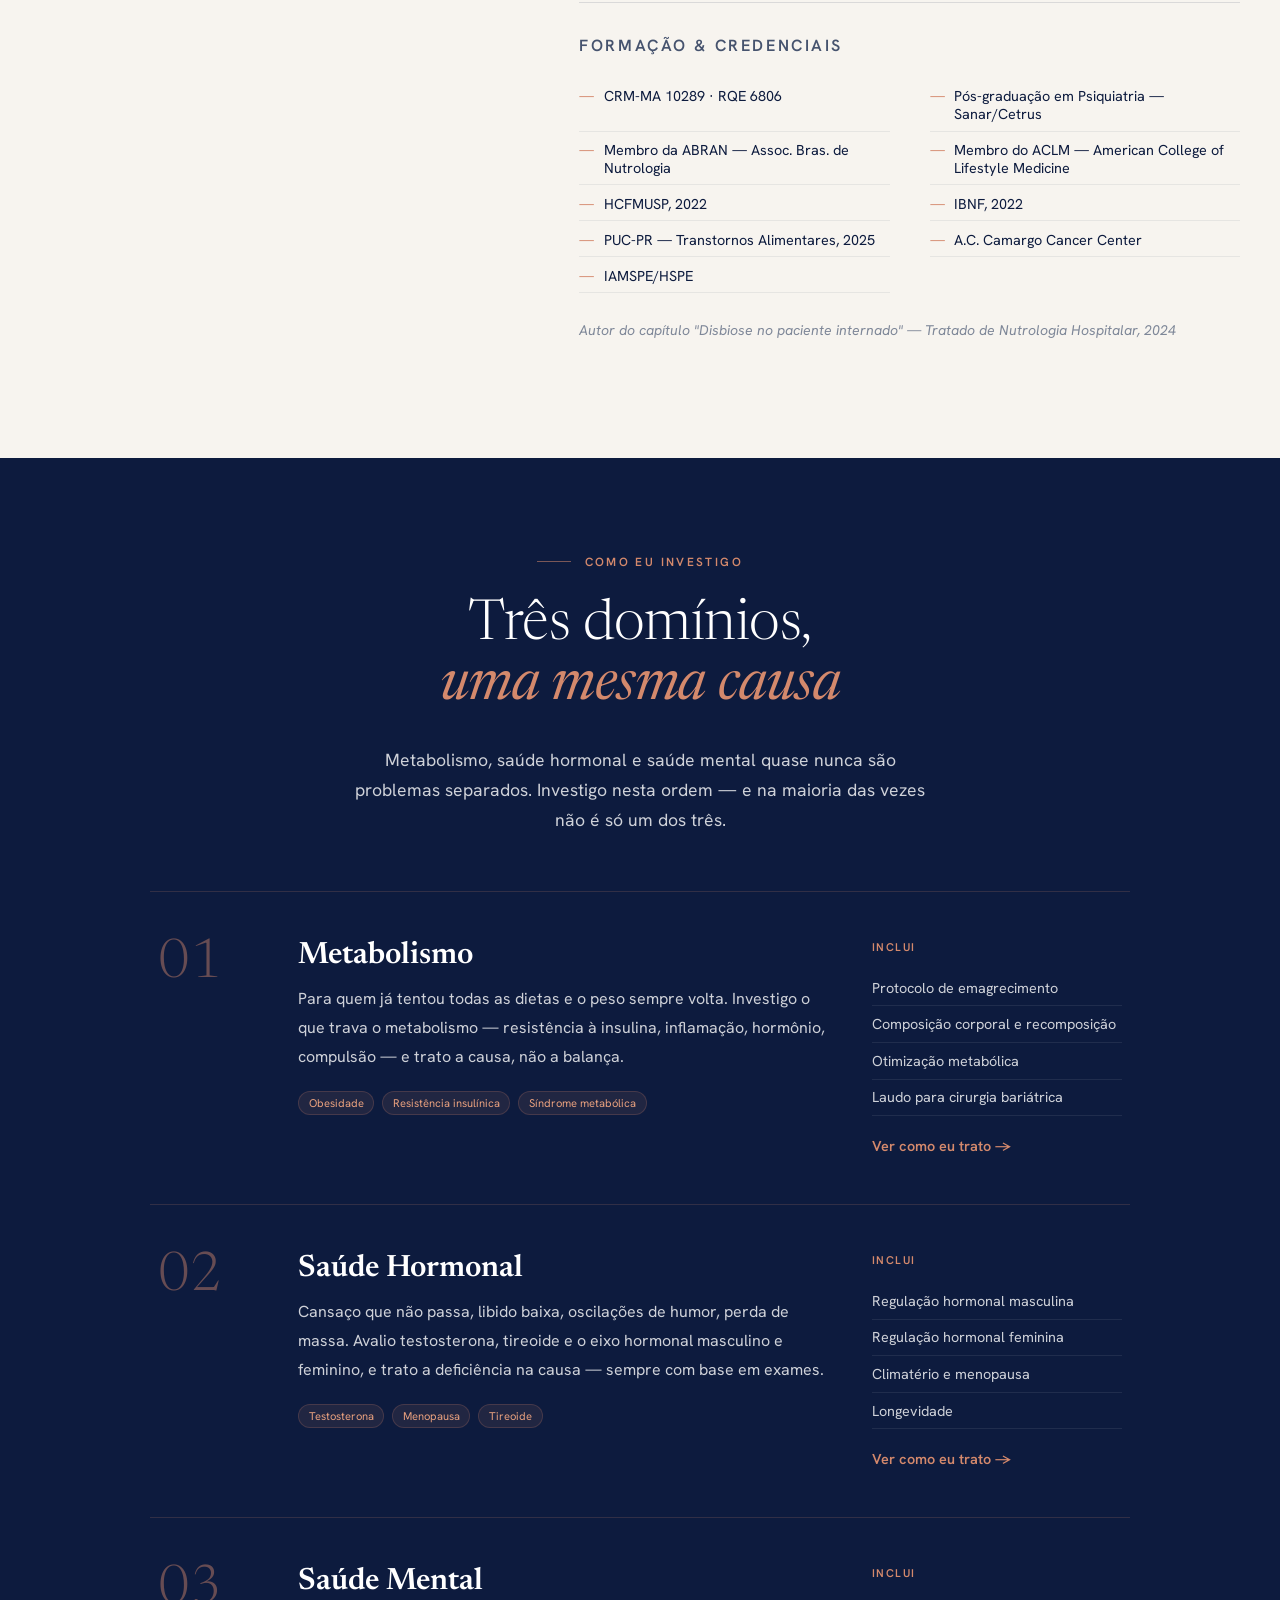
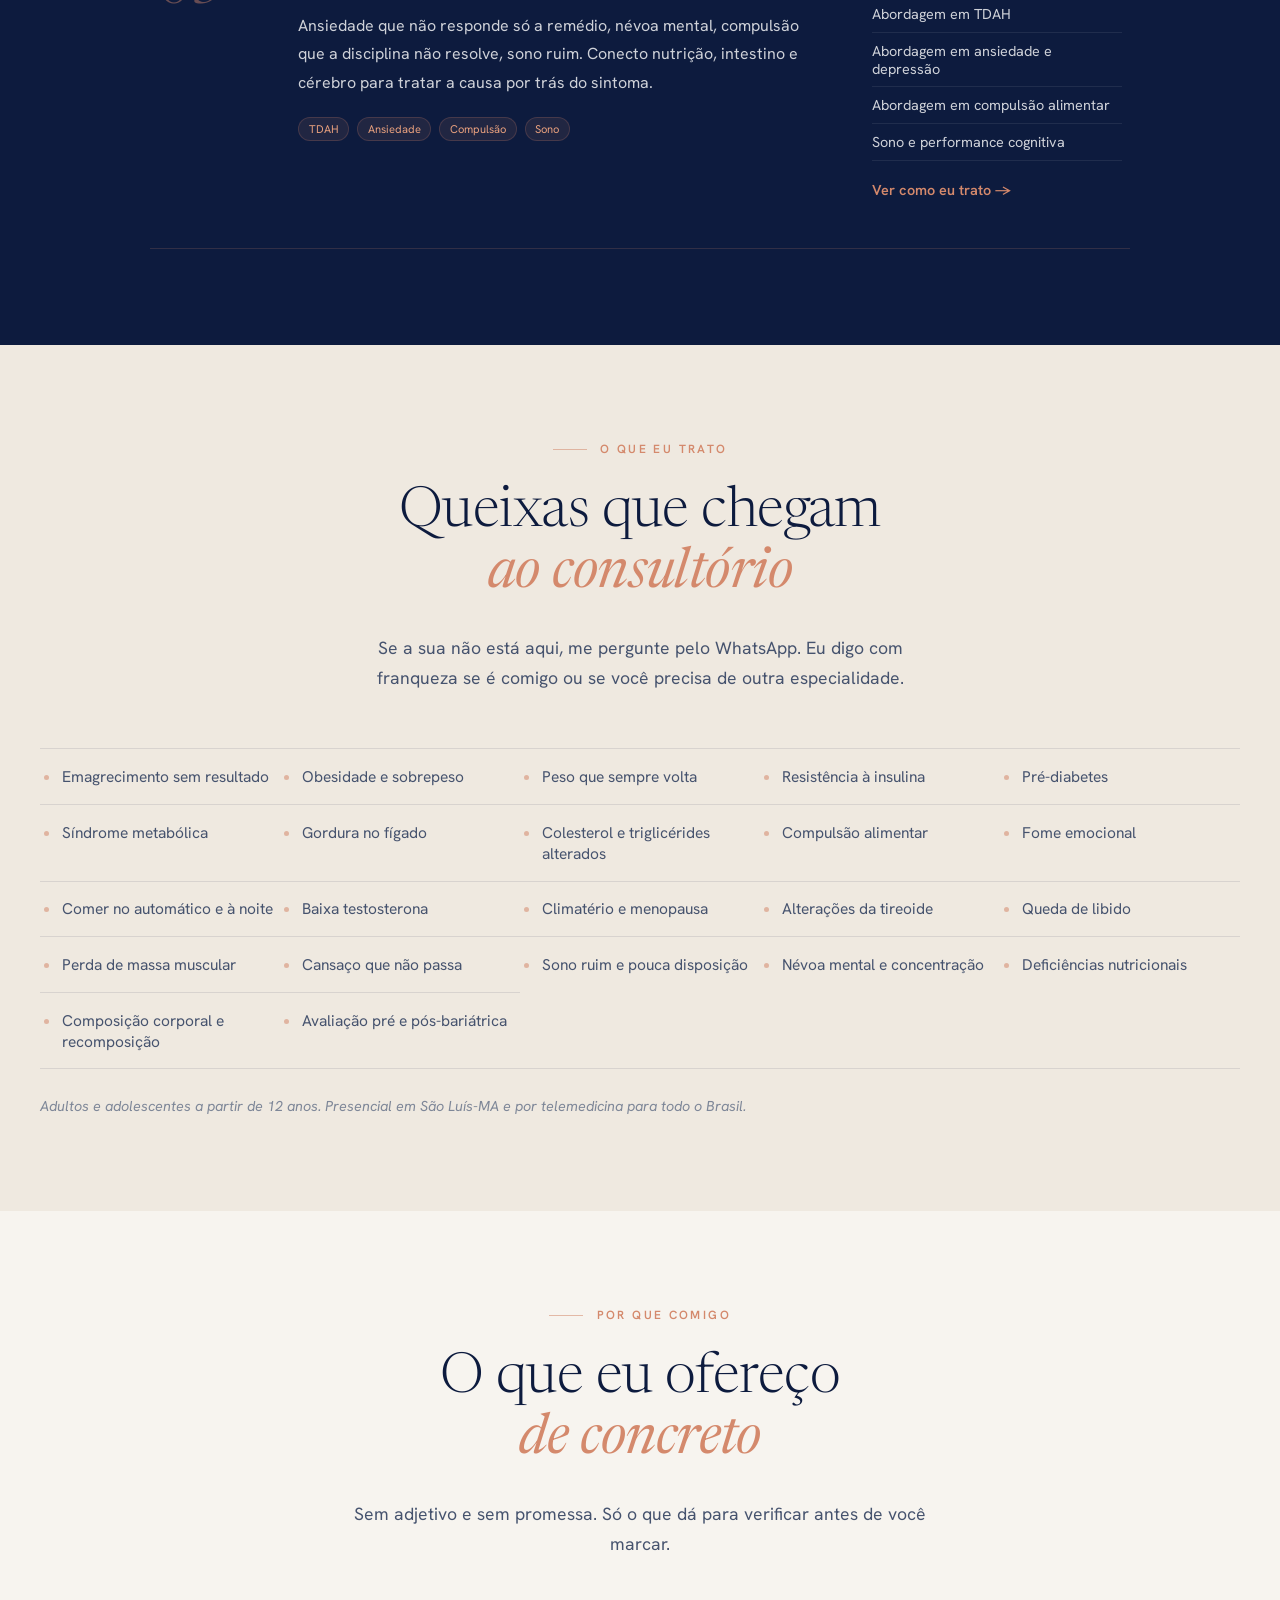
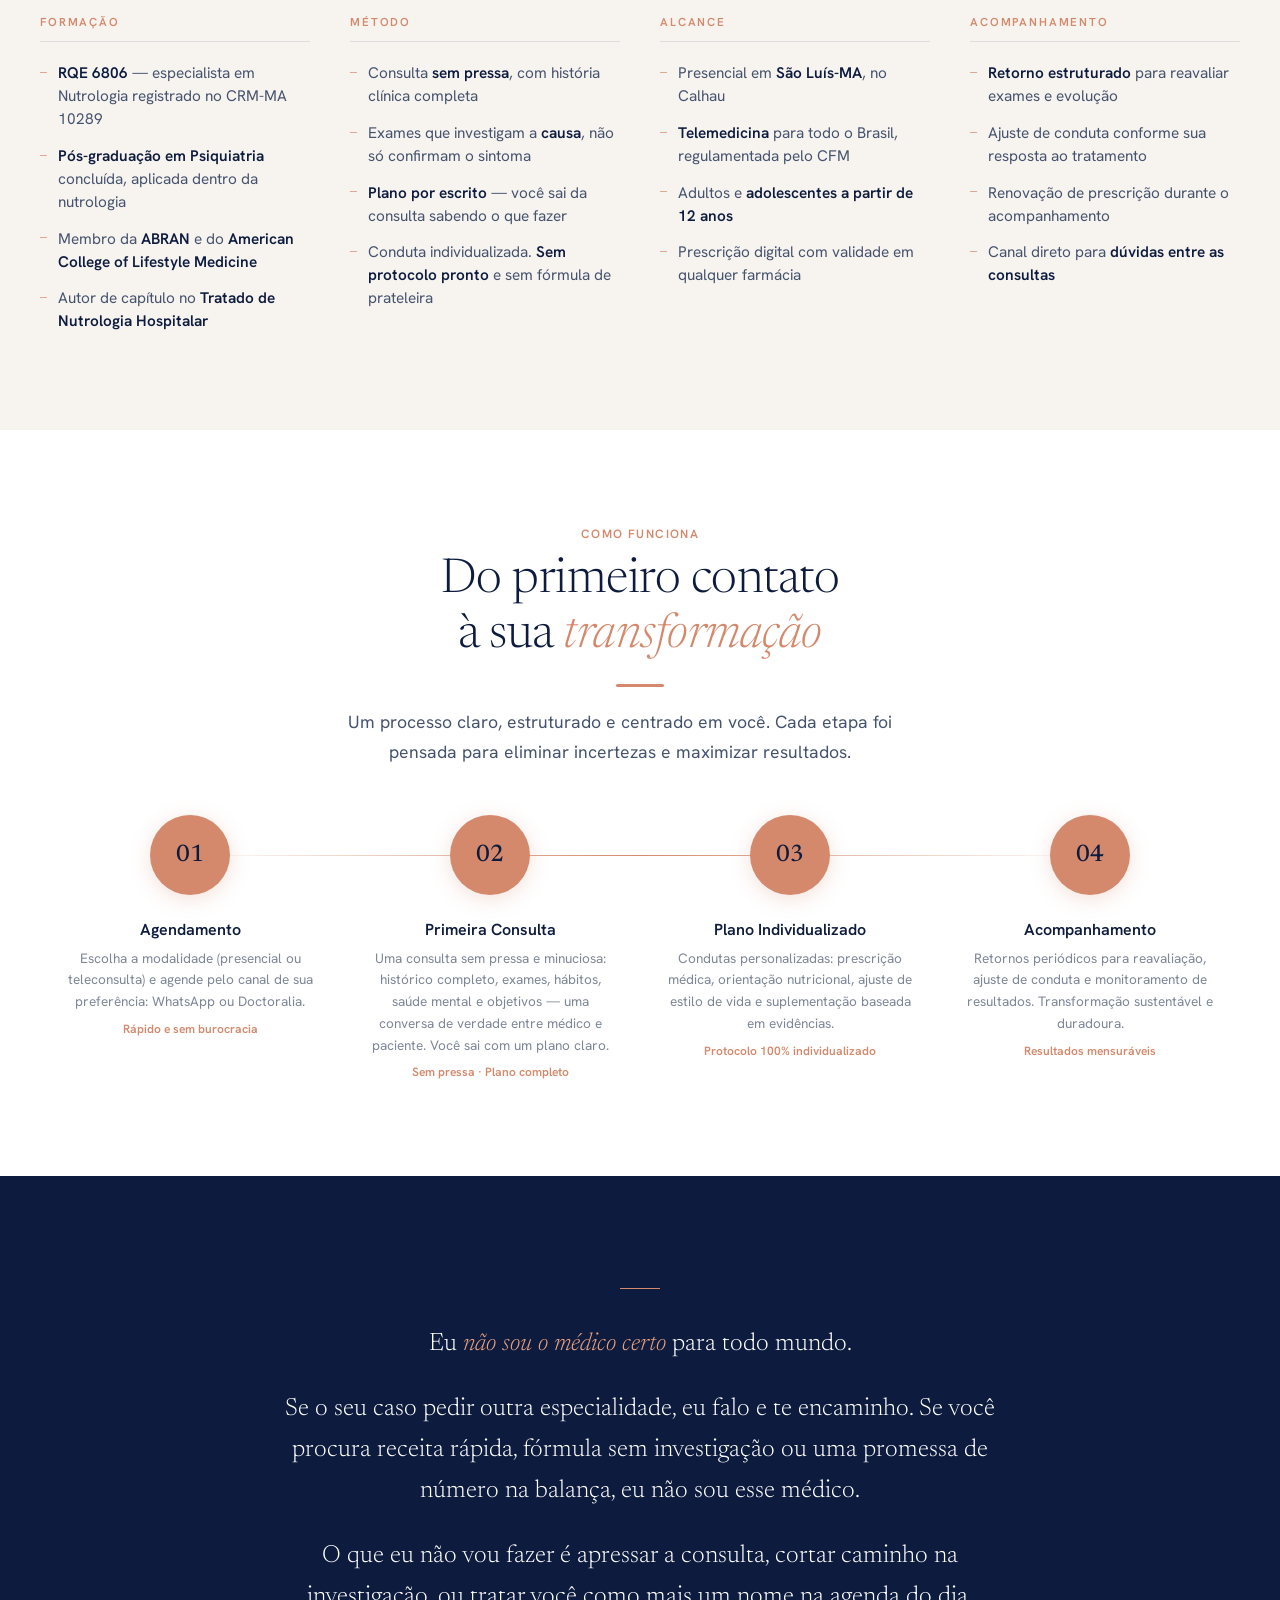
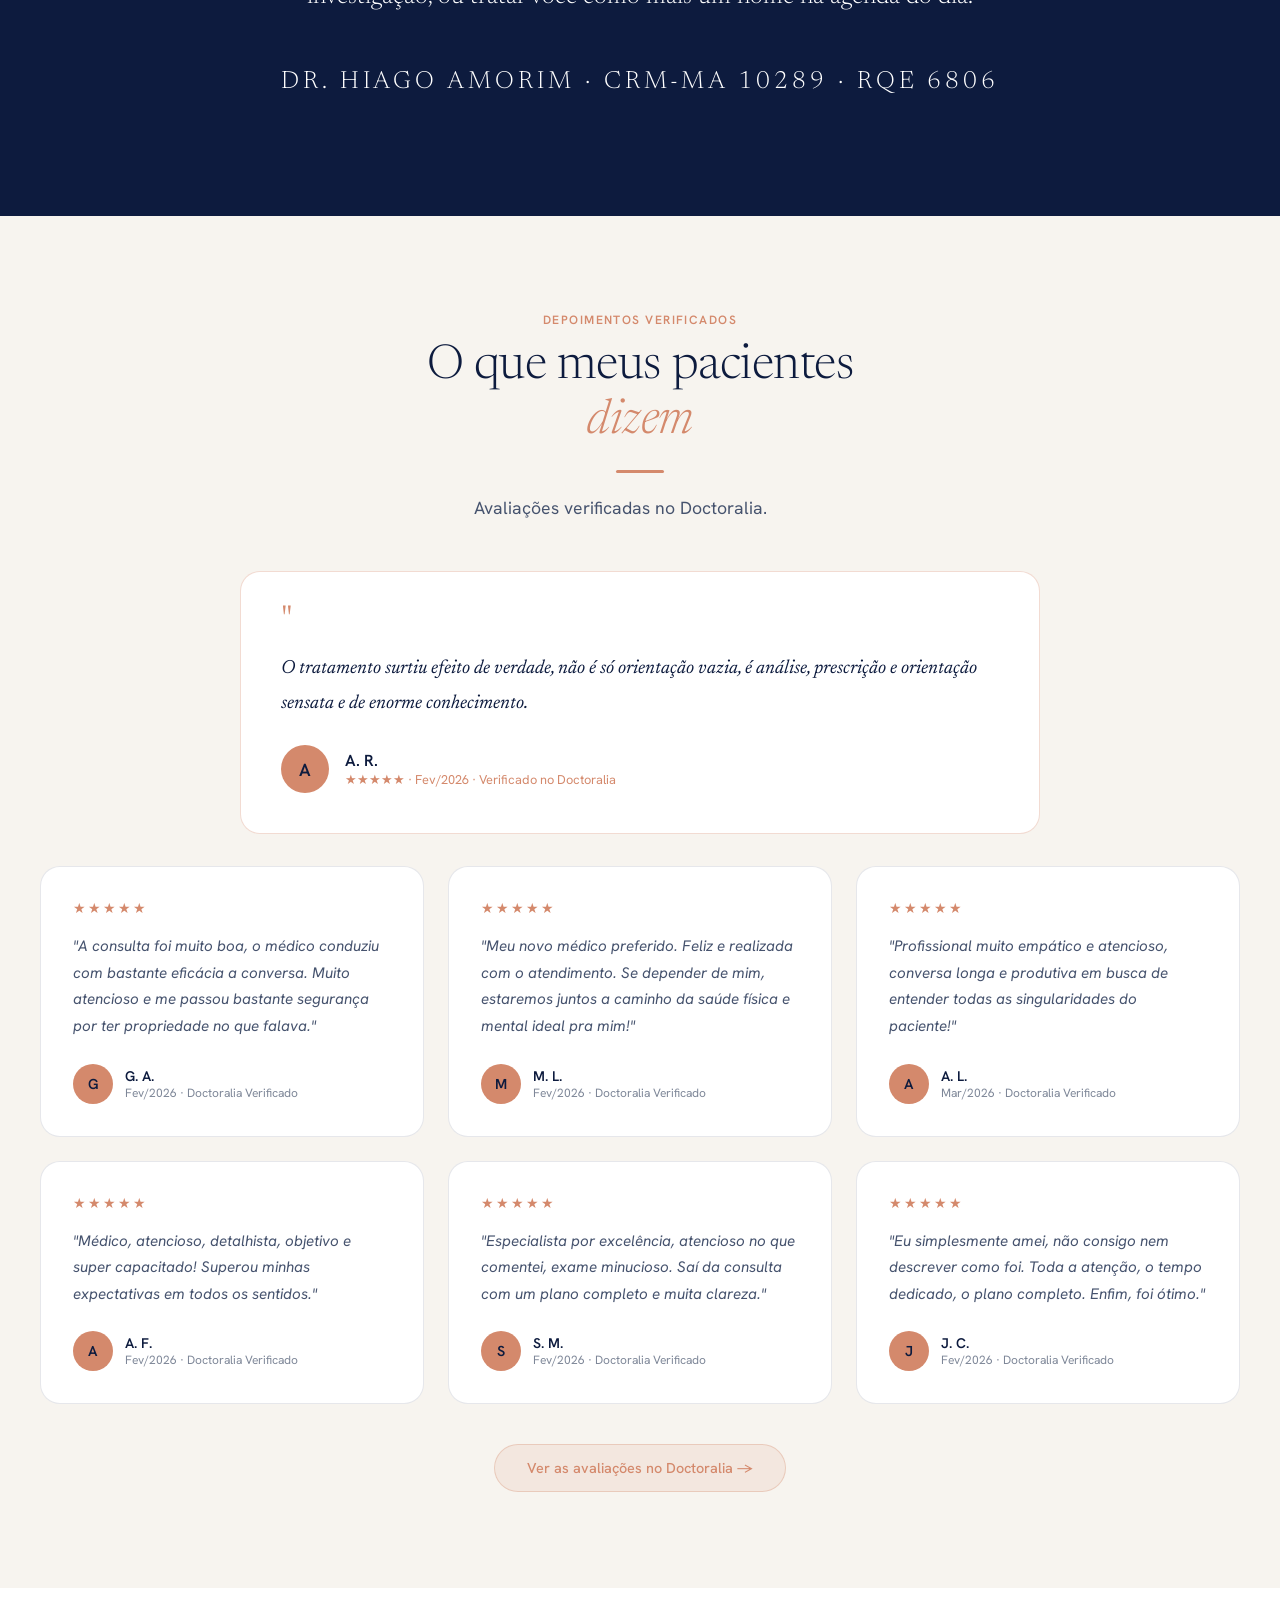
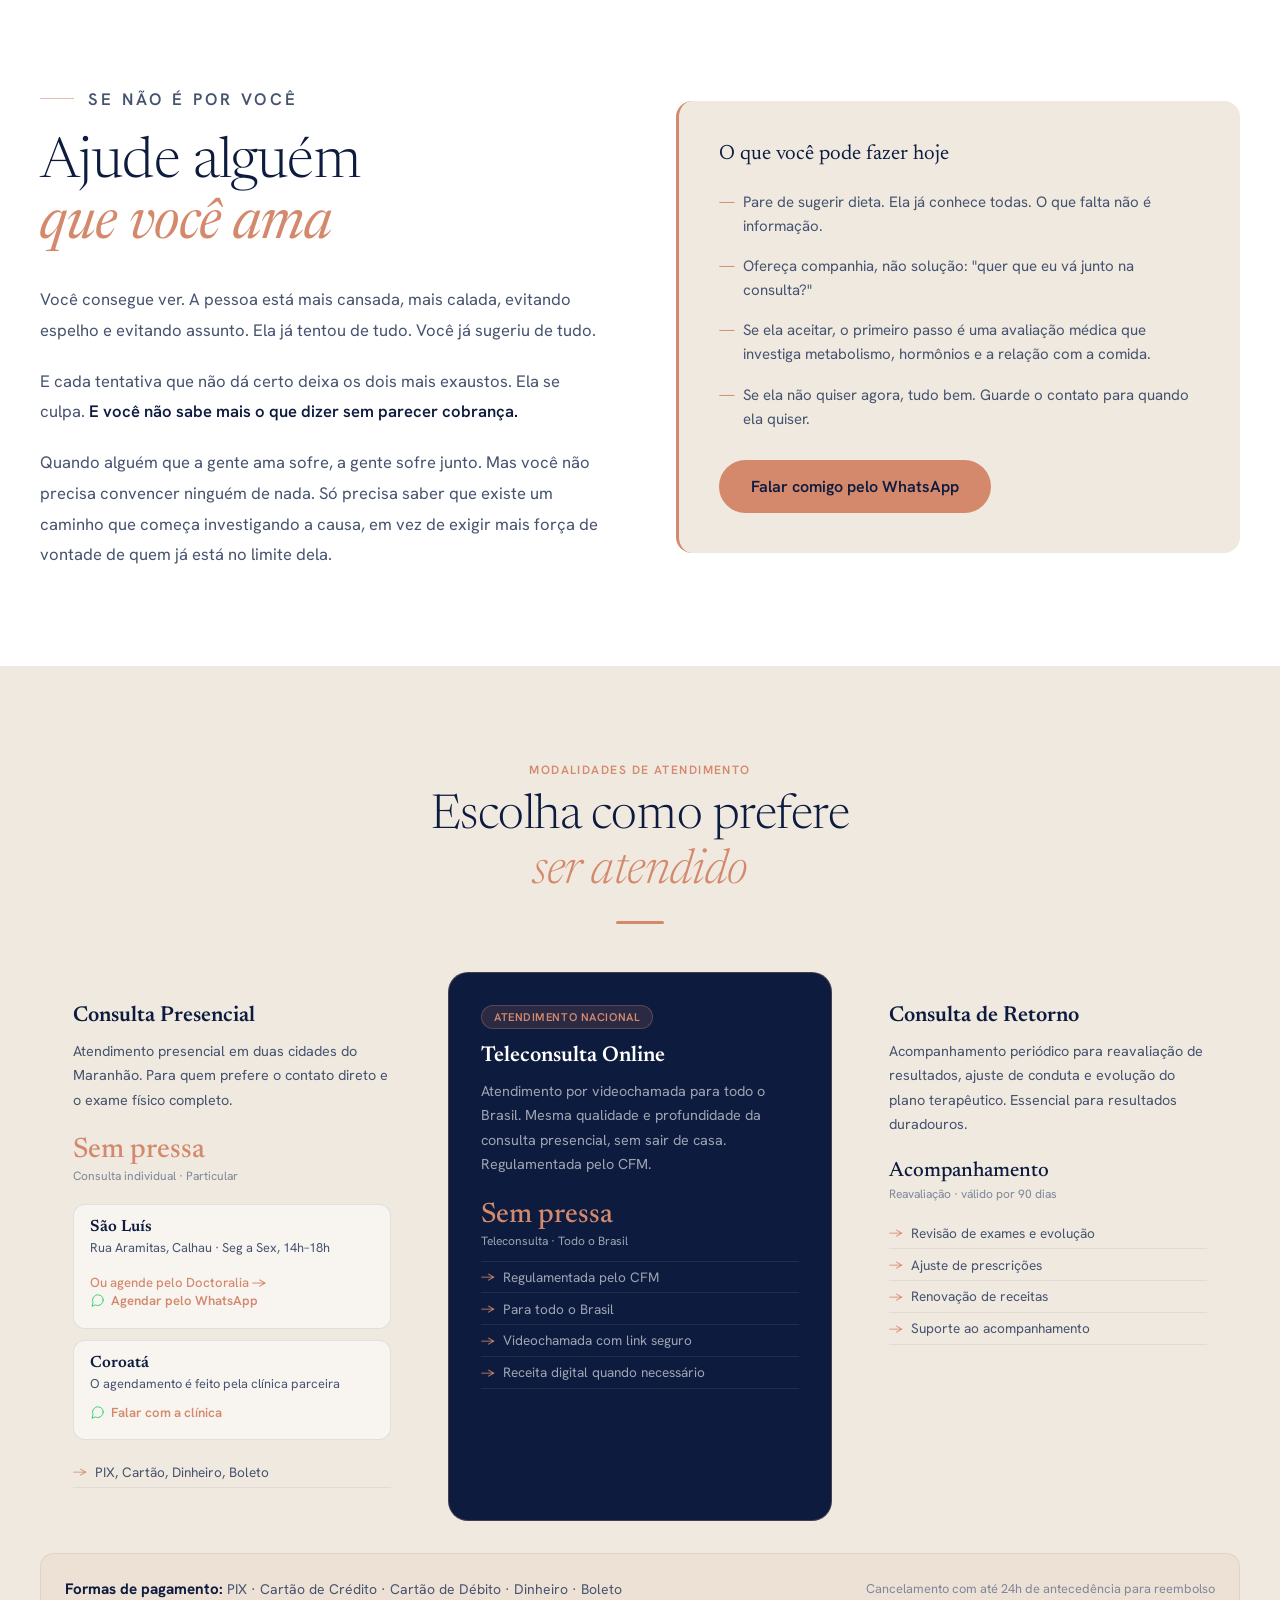
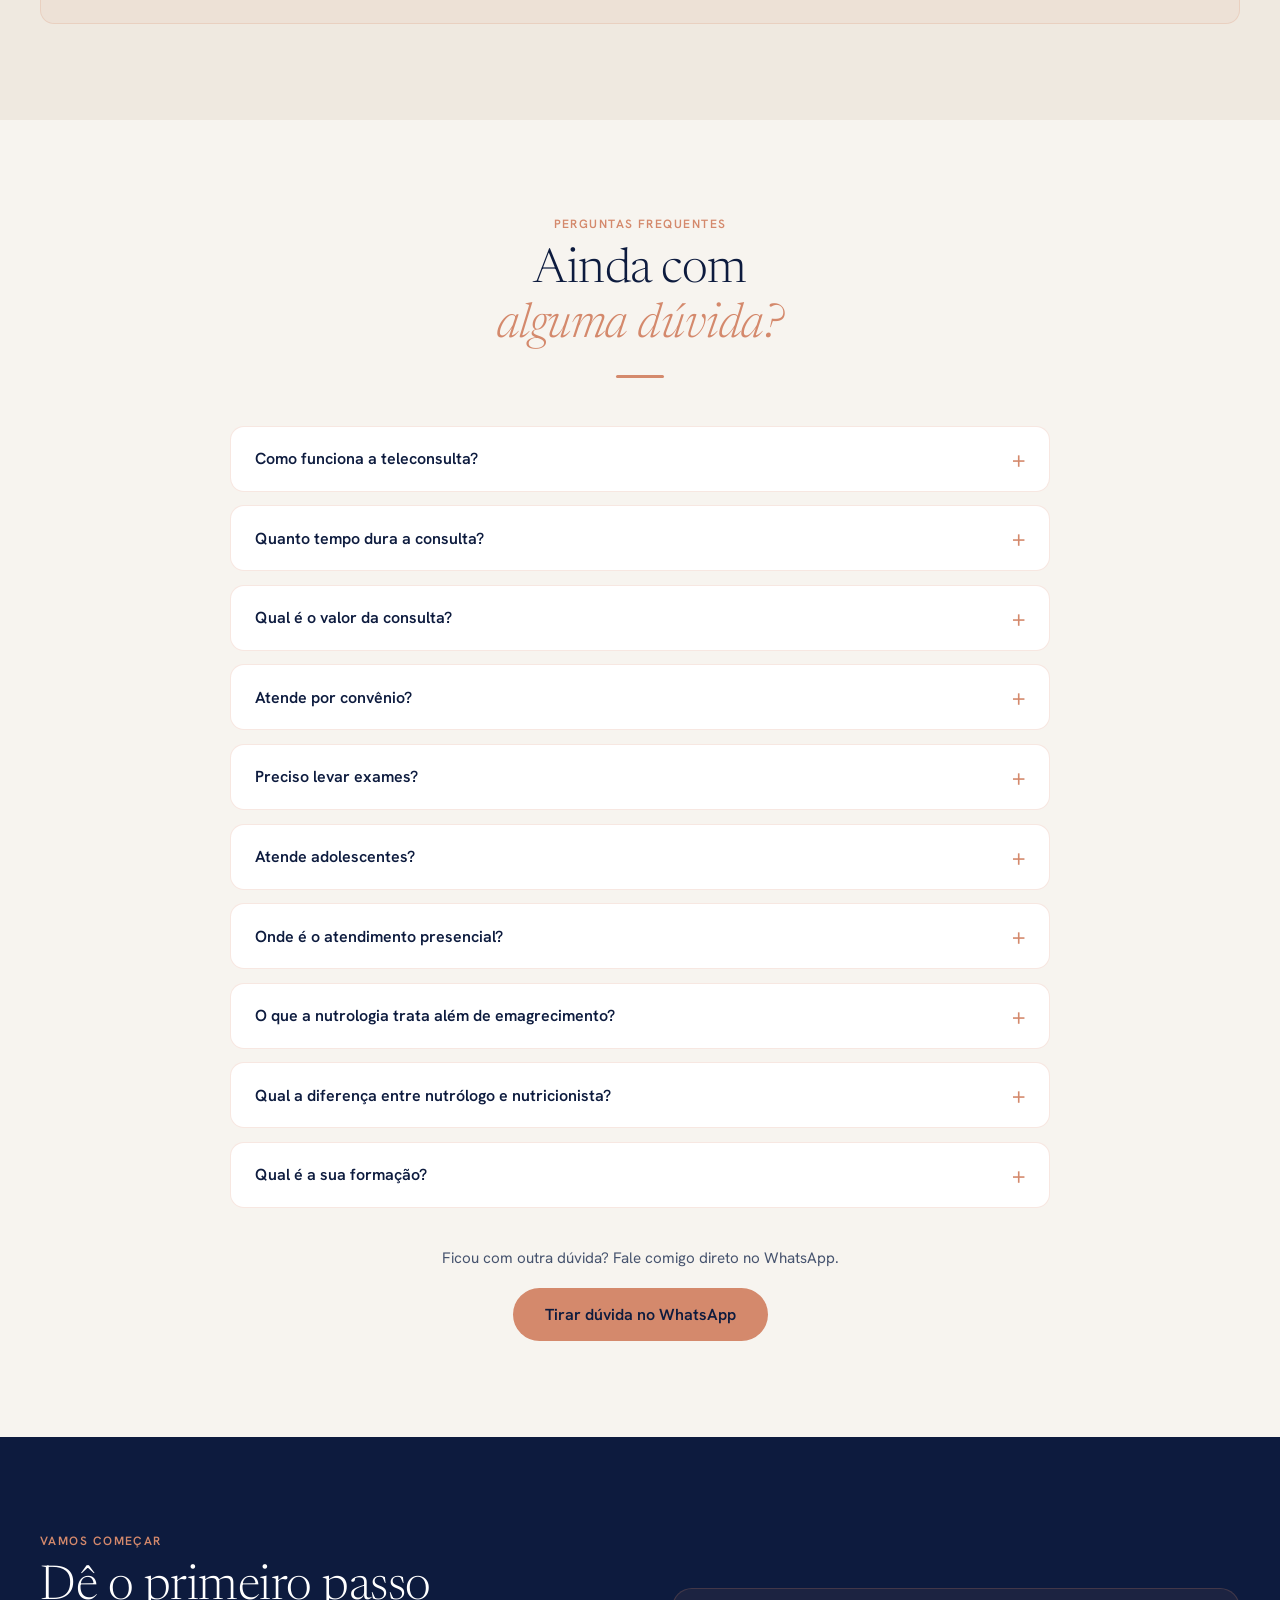
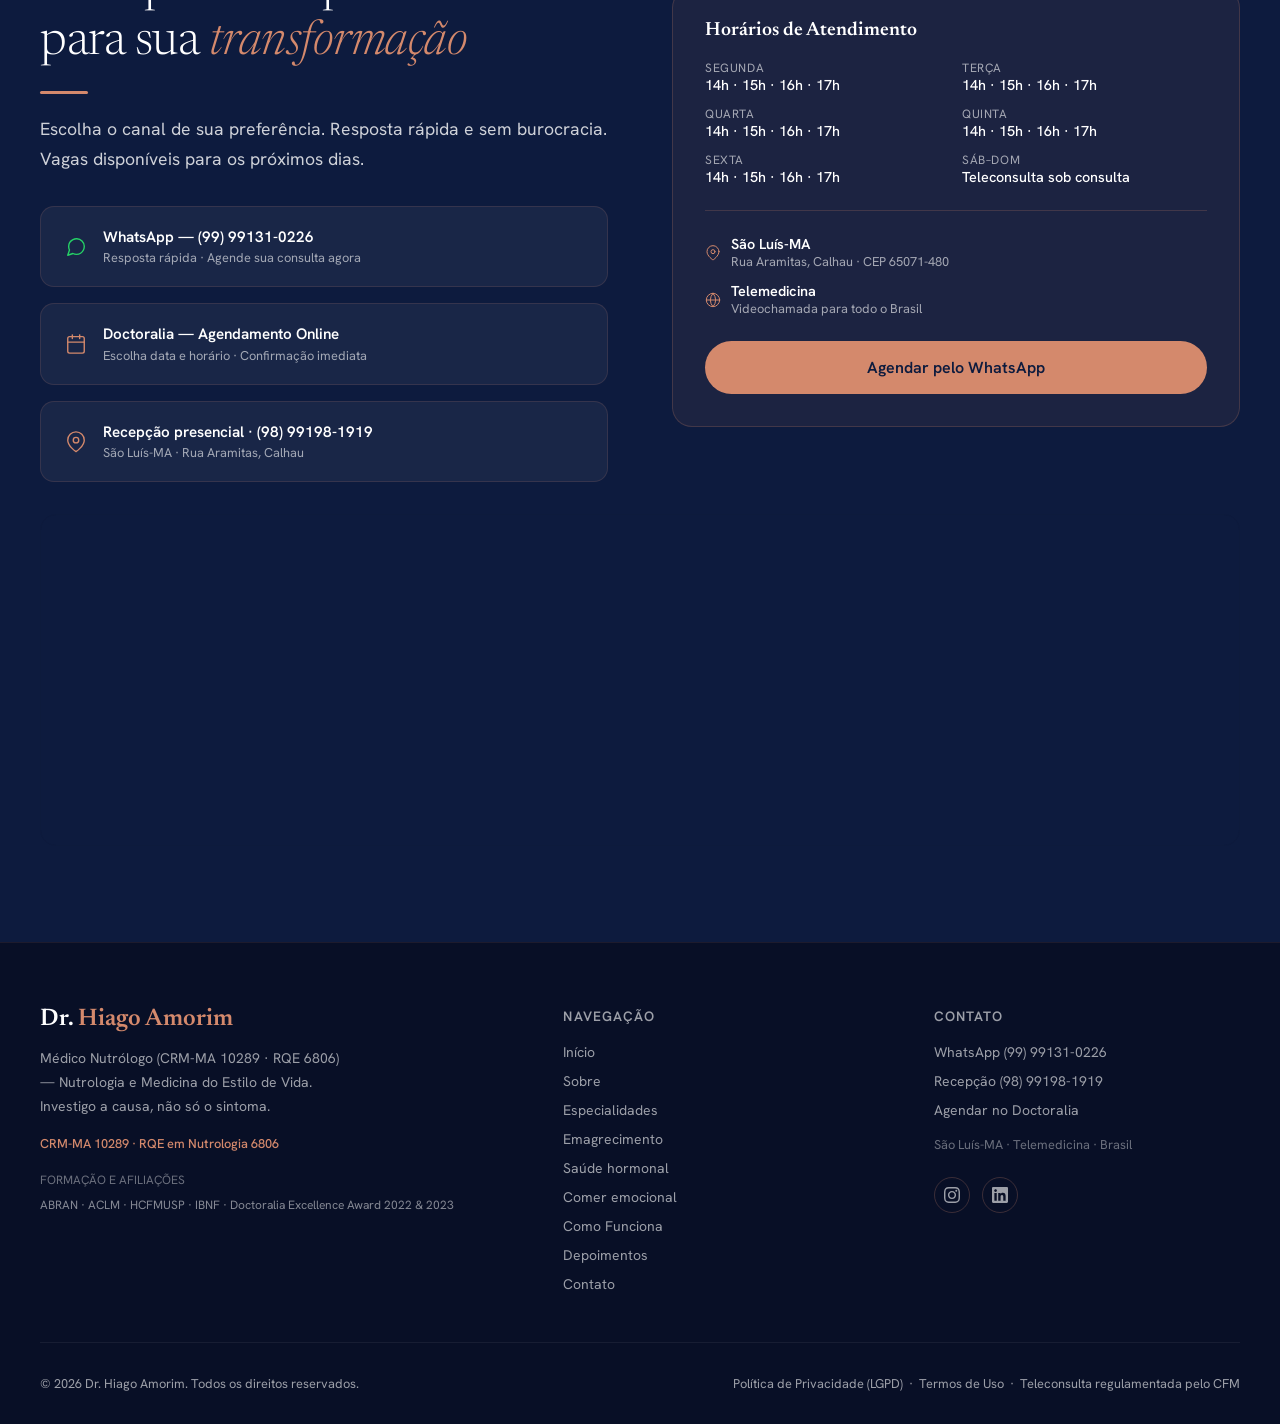
==== commit c44dd974: "a secao passa a dizer a mesma coisa que o hero: metabolismo, hormonal, mental O hero afirma "Investi" ====
--- a/index.html
+++ b/index.html
@@ -188,7 +188,7 @@
         {
           "@type": "Question",
           "name": "O que a nutrologia trata além de emagrecimento?",
-          "acceptedAnswer": {"@type": "Answer", "text": "Três frentes que se cruzam na causa: emagrecimento e composição corporal, saúde hormonal masculina e feminina (incluindo climatério) e a relação com a comida, quando ela aparece junto de sono ruim, oscilação de humor ou dificuldade de foco. Também acompanho pré e pós-operatório de cirurgia bariátrica e nutrologia esportiva. Nos casos que envolvem saúde mental, a abordagem nutrológica é complementar e não substitui o acompanhamento psiquiátrico ou psicológico."}
+          "acceptedAnswer": {"@type": "Answer", "text": "Três domínios que se cruzam na causa: metabolismo — onde entram emagrecimento e composição corporal —, saúde hormonal masculina e feminina (incluindo climatério) e saúde mental, quando aparece junto de sono ruim, oscilação de humor ou dificuldade de foco. Também acompanho pré e pós-operatório de cirurgia bariátrica e nutrologia esportiva. Nos casos que envolvem saúde mental, a abordagem nutrológica é complementar e não substitui o acompanhamento psiquiátrico ou psicológico."}
         },
         {
           "@type": "Question",
@@ -362,8 +362,8 @@
                     <p class="eyebrow">Sobre o Dr. Hiago</p>
                     <h2 class="editorial-title animate-on-scroll" id="about-title">A medicina que você<br><em>merecia encontrar</em></h2>
                     <p class="lead animate-on-scroll animate-delay-1">
-                        Sou médico nutrólogo e trabalho três frentes que se cruzam na causa das queixas mais
-                        comuns: emagrecimento, saúde hormonal e a relação com a comida.
+                        Sou médico nutrólogo e investigo três domínios que se cruzam na causa das queixas mais
+                            comuns: metabolismo, saúde hormonal e saúde mental.
                     </p>
                     <p class="animate-on-scroll animate-delay-2">
                         Antes de qualquer prescrição, investigo o que os exames de rotina não mostram: marcadores
@@ -404,16 +404,16 @@
     <section class="section section-dark" id="especialidades" aria-labelledby="spec-title">
         <div class="container">
             <div class="section-head-editorial">
-                <p class="eyebrow">Como eu trato</p>
-                <h2 class="editorial-title light animate-on-scroll" id="spec-title">Três frentes,<br><em>uma mesma causa</em></h2>
-                <p class="section-subtitle light animate-on-scroll" style="margin:0 auto;">Emagrecimento, saúde hormonal e a relação com a comida quase nunca são problemas separados. Investigo e trato os três de forma integrada — na causa, não só no sintoma.</p>
+                <p class="eyebrow">Como eu investigo</p>
+                <h2 class="editorial-title light animate-on-scroll" id="spec-title">Três domínios,<br><em>uma mesma causa</em></h2>
+                <p class="section-subtitle light animate-on-scroll" style="margin:0 auto;">Metabolismo, saúde hormonal e saúde mental quase nunca são problemas separados. Investigo nesta ordem — e na maioria das vezes não é só um dos três.</p>
             </div>
             <div class="pillars-editorial">
                 <div class="pillar-row animate-on-scroll">
                     <div class="pillar-num-big">01</div>
                     <div class="pillar-body">
-                        <h3>Emagrecimento</h3>
-                        <p>Para quem já tentou todas as dietas e o peso sempre volta. Investigo a causa — resistência à insulina, inflamação, hormônios, compulsão — e trato o que trava o resultado, não só a balança.</p>
+                        <h3>Metabolismo</h3>
+                        <p>Para quem já tentou todas as dietas e o peso sempre volta. Investigo o que trava o metabolismo — resistência à insulina, inflamação, hormônio, compulsão — e trato a causa, não a balança.</p>
                         <div class="pillar-tags">
                             <span class="condition-tag">Obesidade</span>
                             <span class="condition-tag">Resistência insulínica</span>
@@ -456,7 +456,7 @@
                 <div class="pillar-row animate-on-scroll animate-delay-2">
                     <div class="pillar-num-big">03</div>
                     <div class="pillar-body">
-                        <h3>Mente e Comer Emocional</h3>
+                        <h3>Saúde Mental</h3>
                         <p>Ansiedade que não responde só a remédio, névoa mental, compulsão que a disciplina não resolve, sono ruim. Conecto nutrição, intestino e cérebro para tratar a causa por trás do sintoma.</p>
                         <div class="pillar-tags">
                             <span class="condition-tag">TDAH</span>
@@ -847,7 +847,7 @@
                 </details>
                 <details class="faq-item animate-on-scroll">
                     <summary>O que a nutrologia trata além de emagrecimento?</summary>
-                    <p>Três frentes que se cruzam na causa: emagrecimento e composição corporal, saúde hormonal masculina e feminina (incluindo climatério) e a relação com a comida, quando ela aparece junto de sono ruim, oscilação de humor ou dificuldade de foco. Também acompanho pré e pós-operatório de cirurgia bariátrica e nutrologia esportiva. Nos casos que envolvem saúde mental, a abordagem nutrológica é complementar e não substitui o acompanhamento psiquiátrico ou psicológico.</p>
+                    <p>Três domínios que se cruzam na causa: metabolismo — onde entram emagrecimento e composição corporal —, saúde hormonal masculina e feminina (incluindo climatério) e saúde mental, quando aparece junto de sono ruim, oscilação de humor ou dificuldade de foco. Também acompanho pré e pós-operatório de cirurgia bariátrica e nutrologia esportiva. Nos casos que envolvem saúde mental, a abordagem nutrológica é complementar e não substitui o acompanhamento psiquiátrico ou psicológico.</p>
                 </details>
                 <details class="faq-item animate-on-scroll">
                     <summary>Qual a diferença entre nutrólogo e nutricionista?</summary>
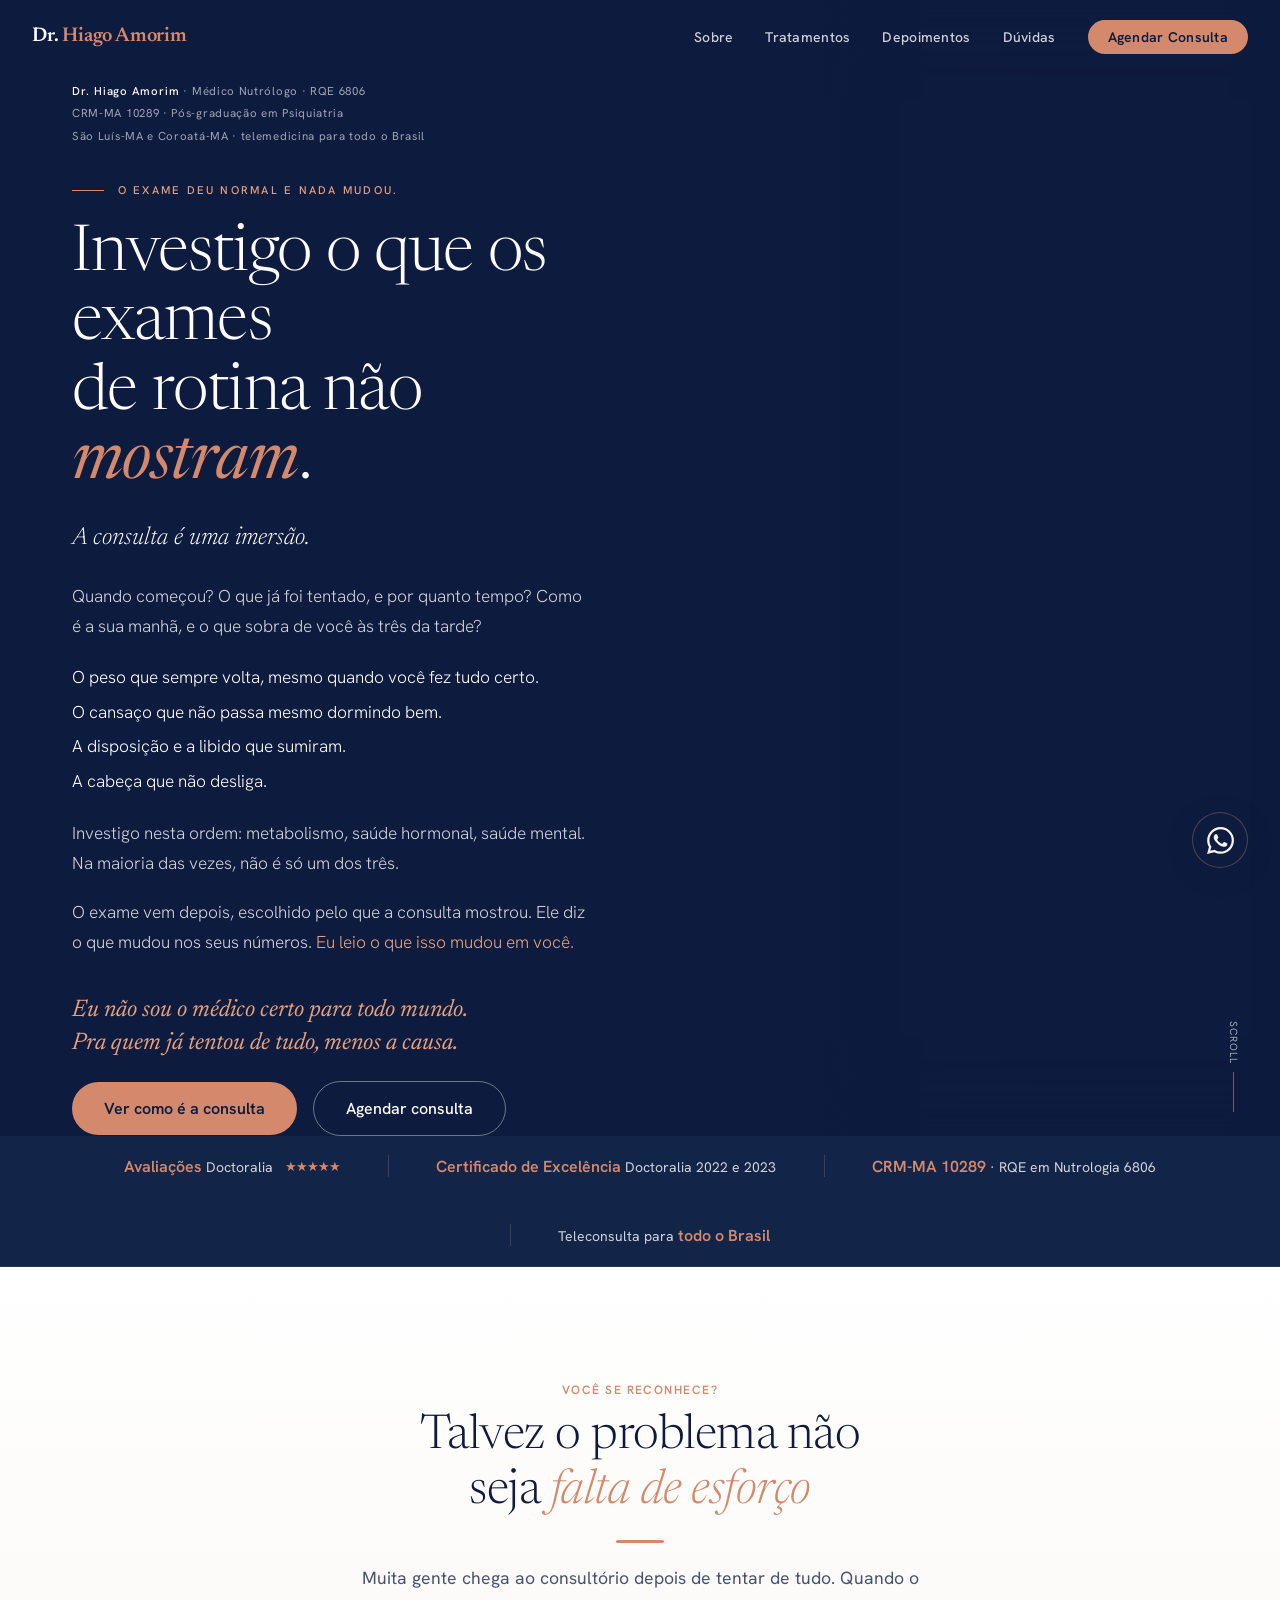
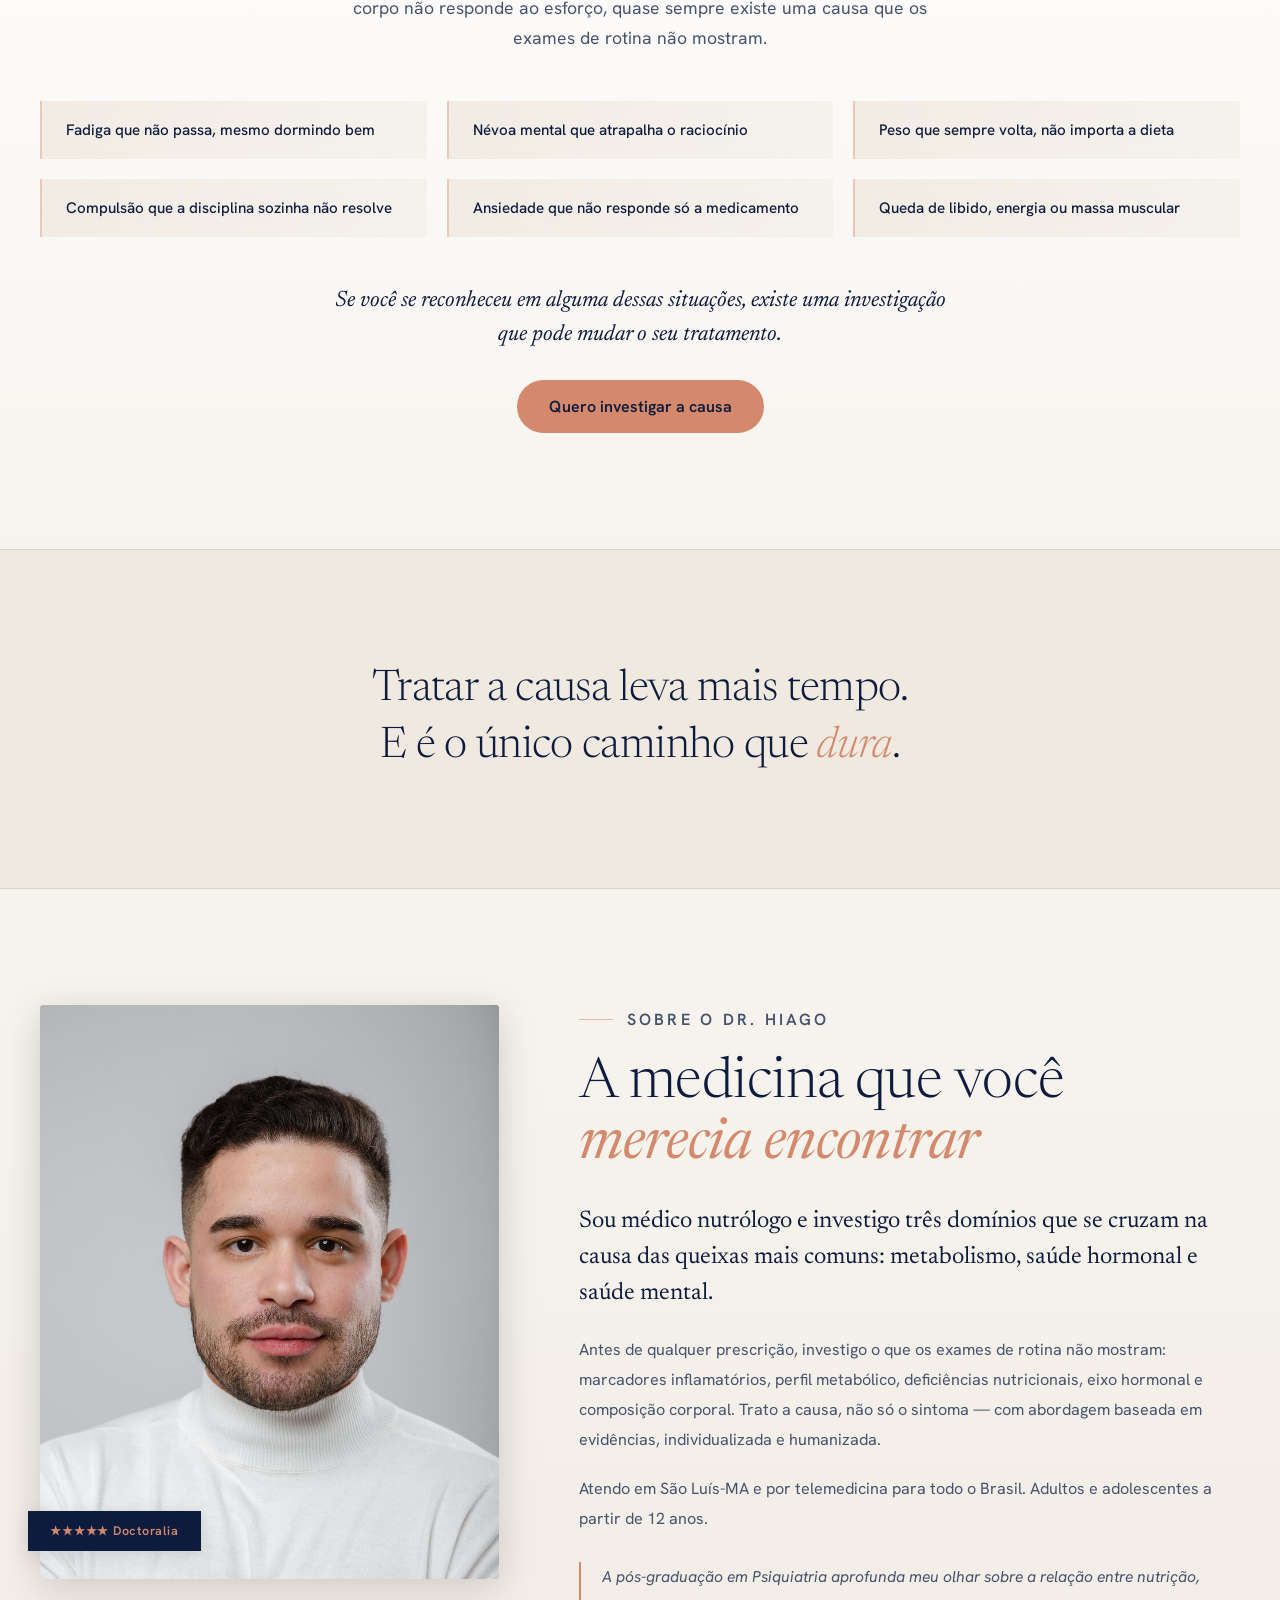
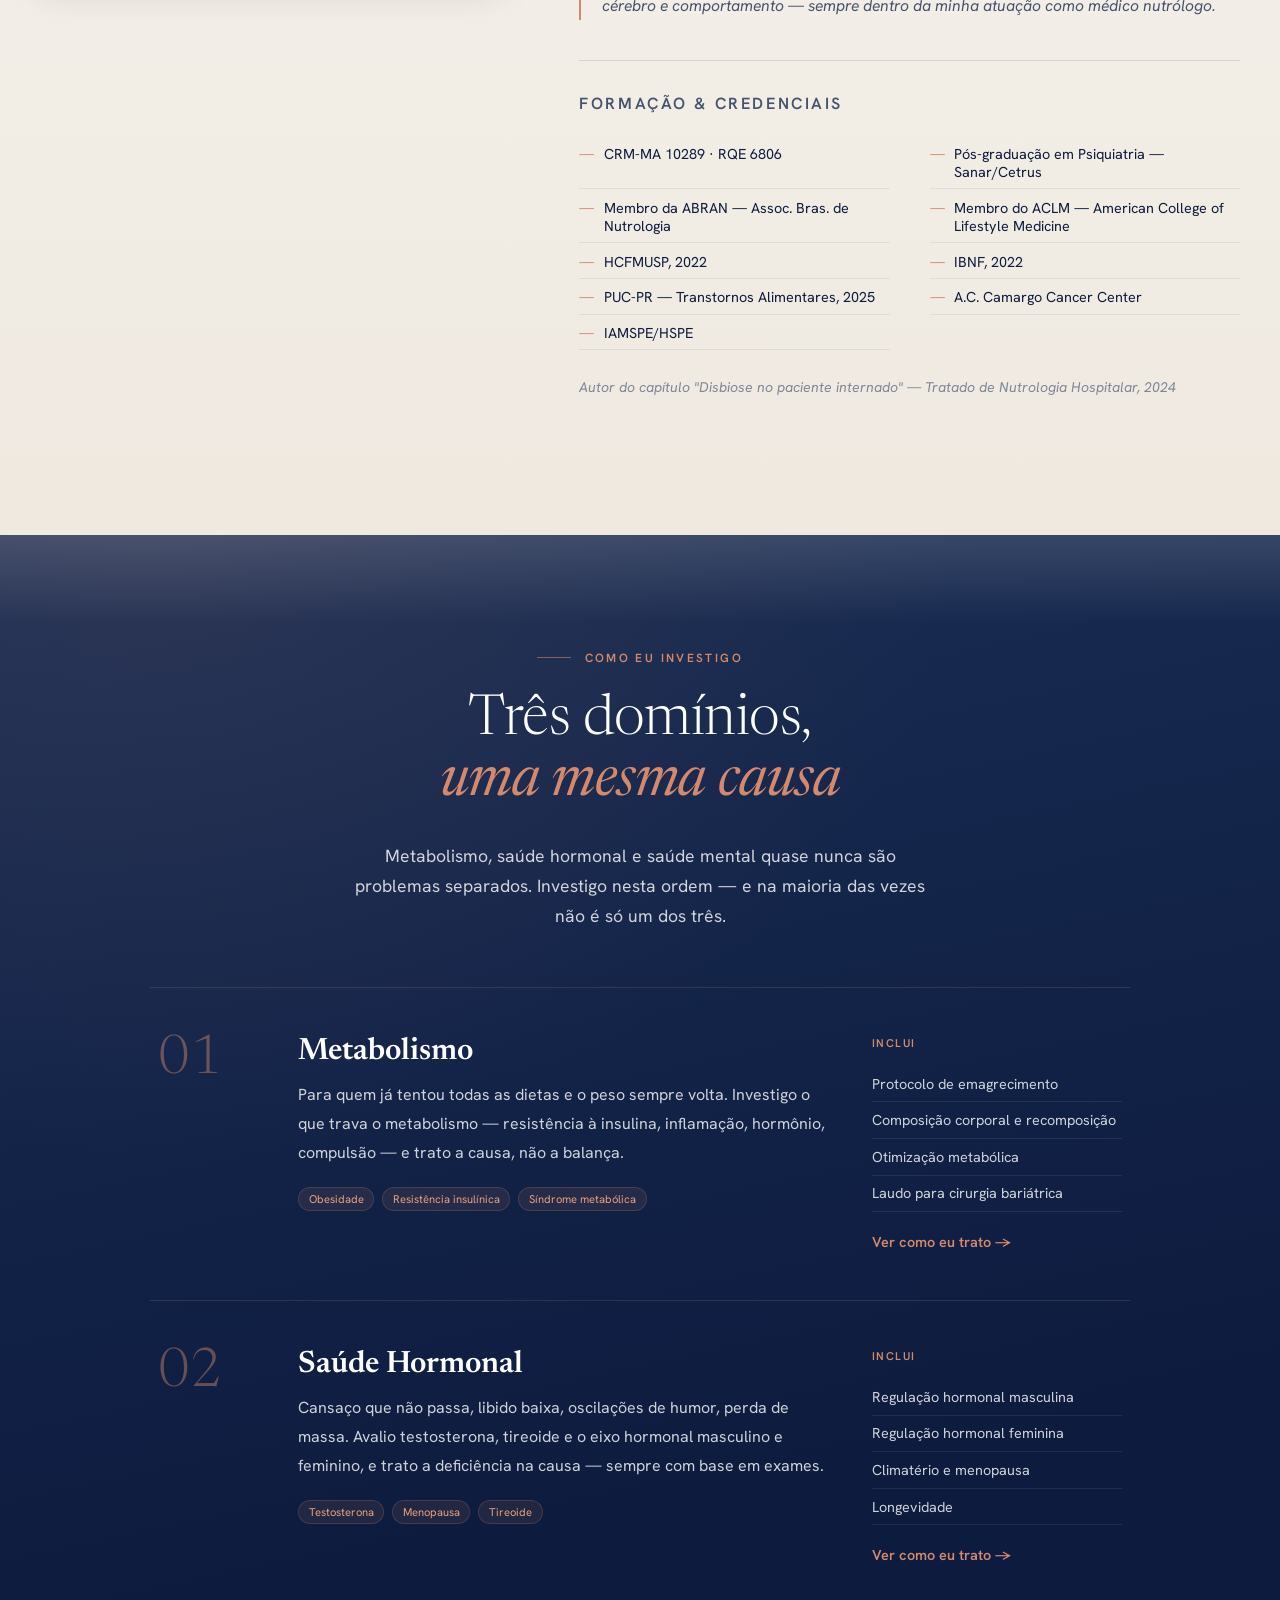
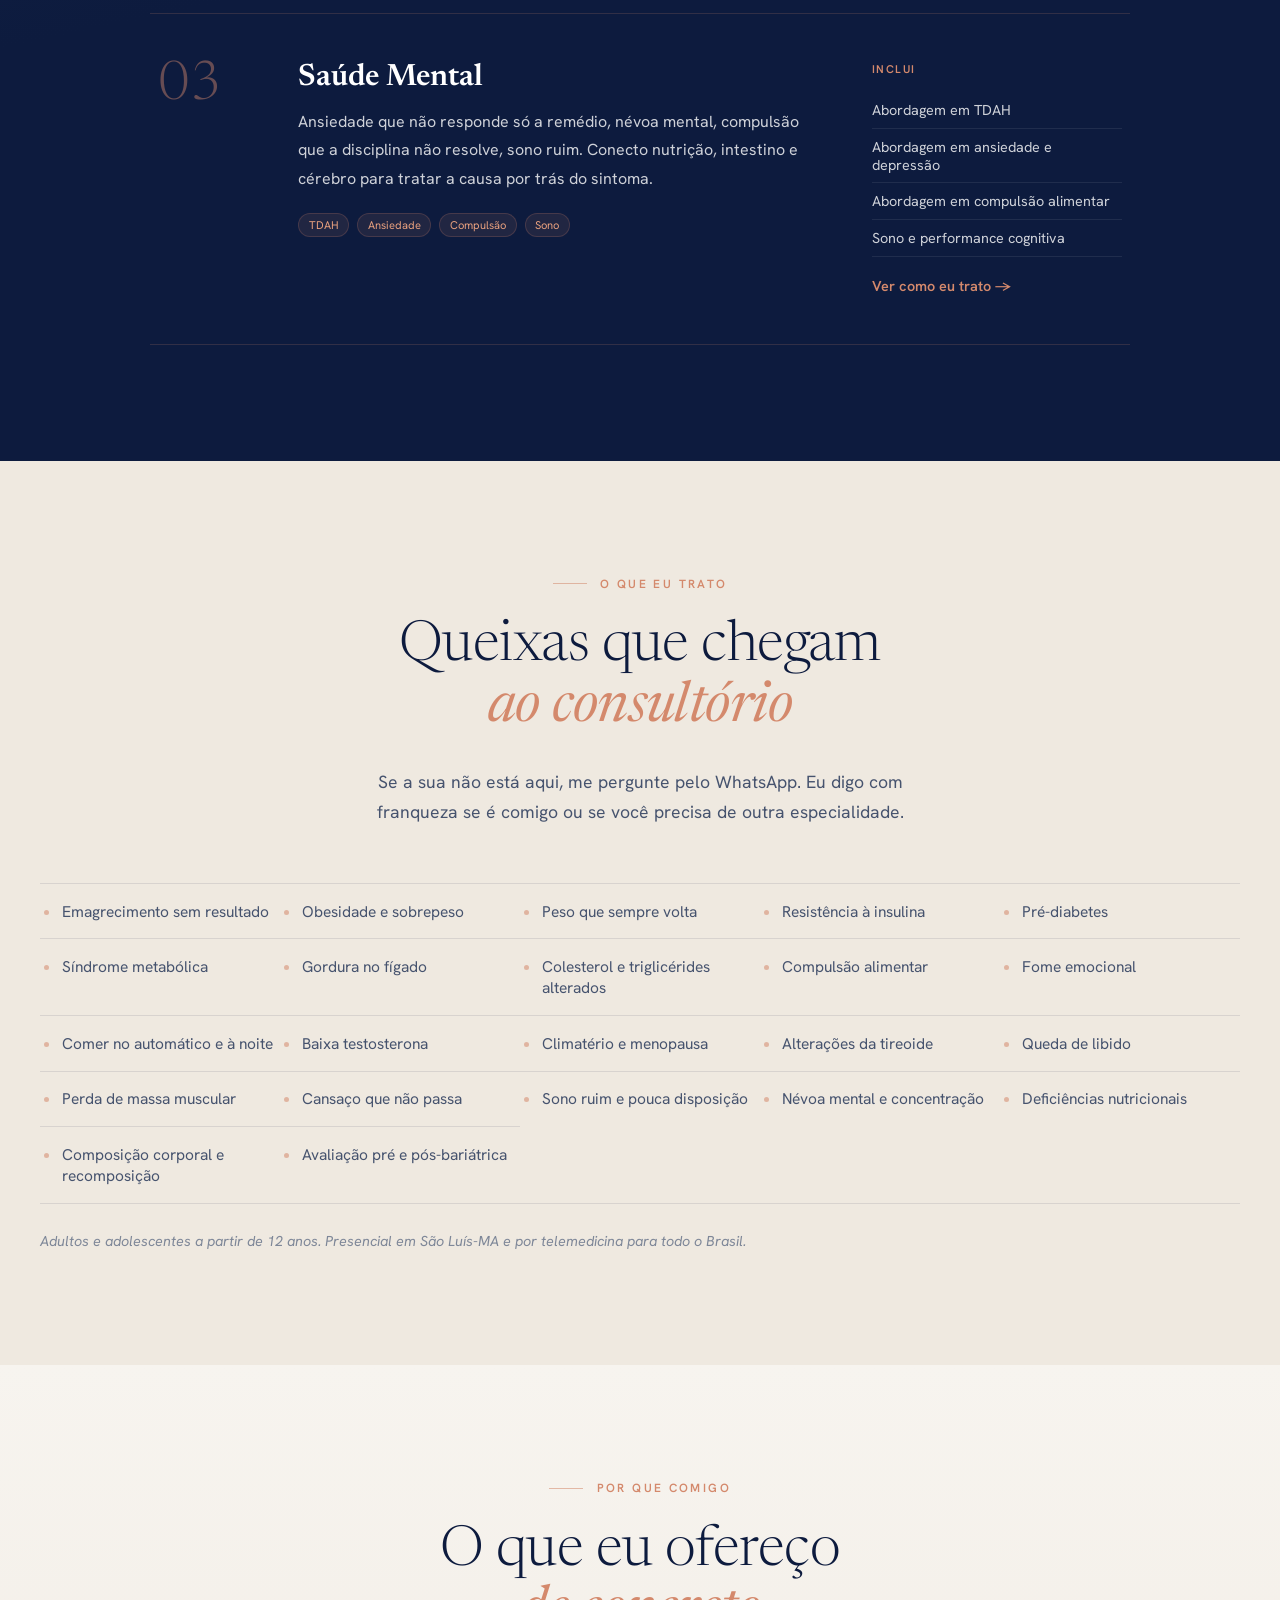
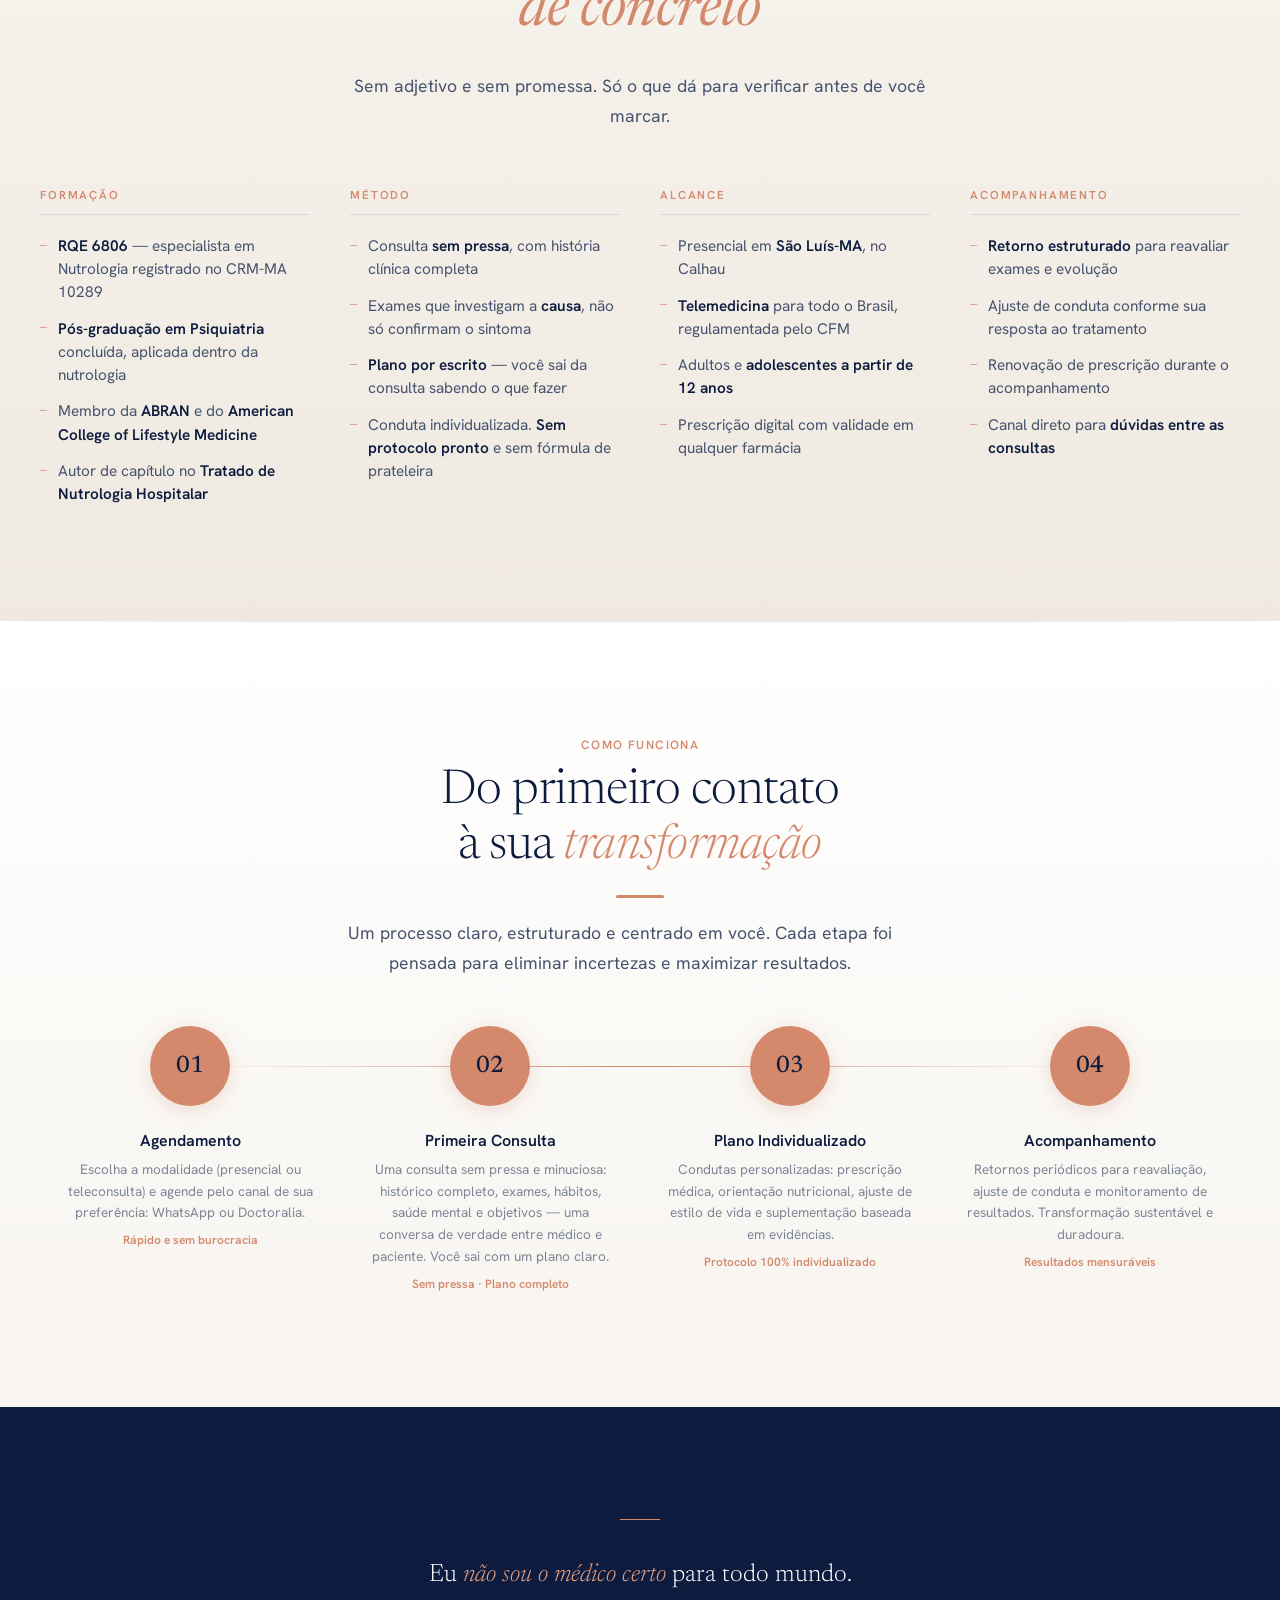
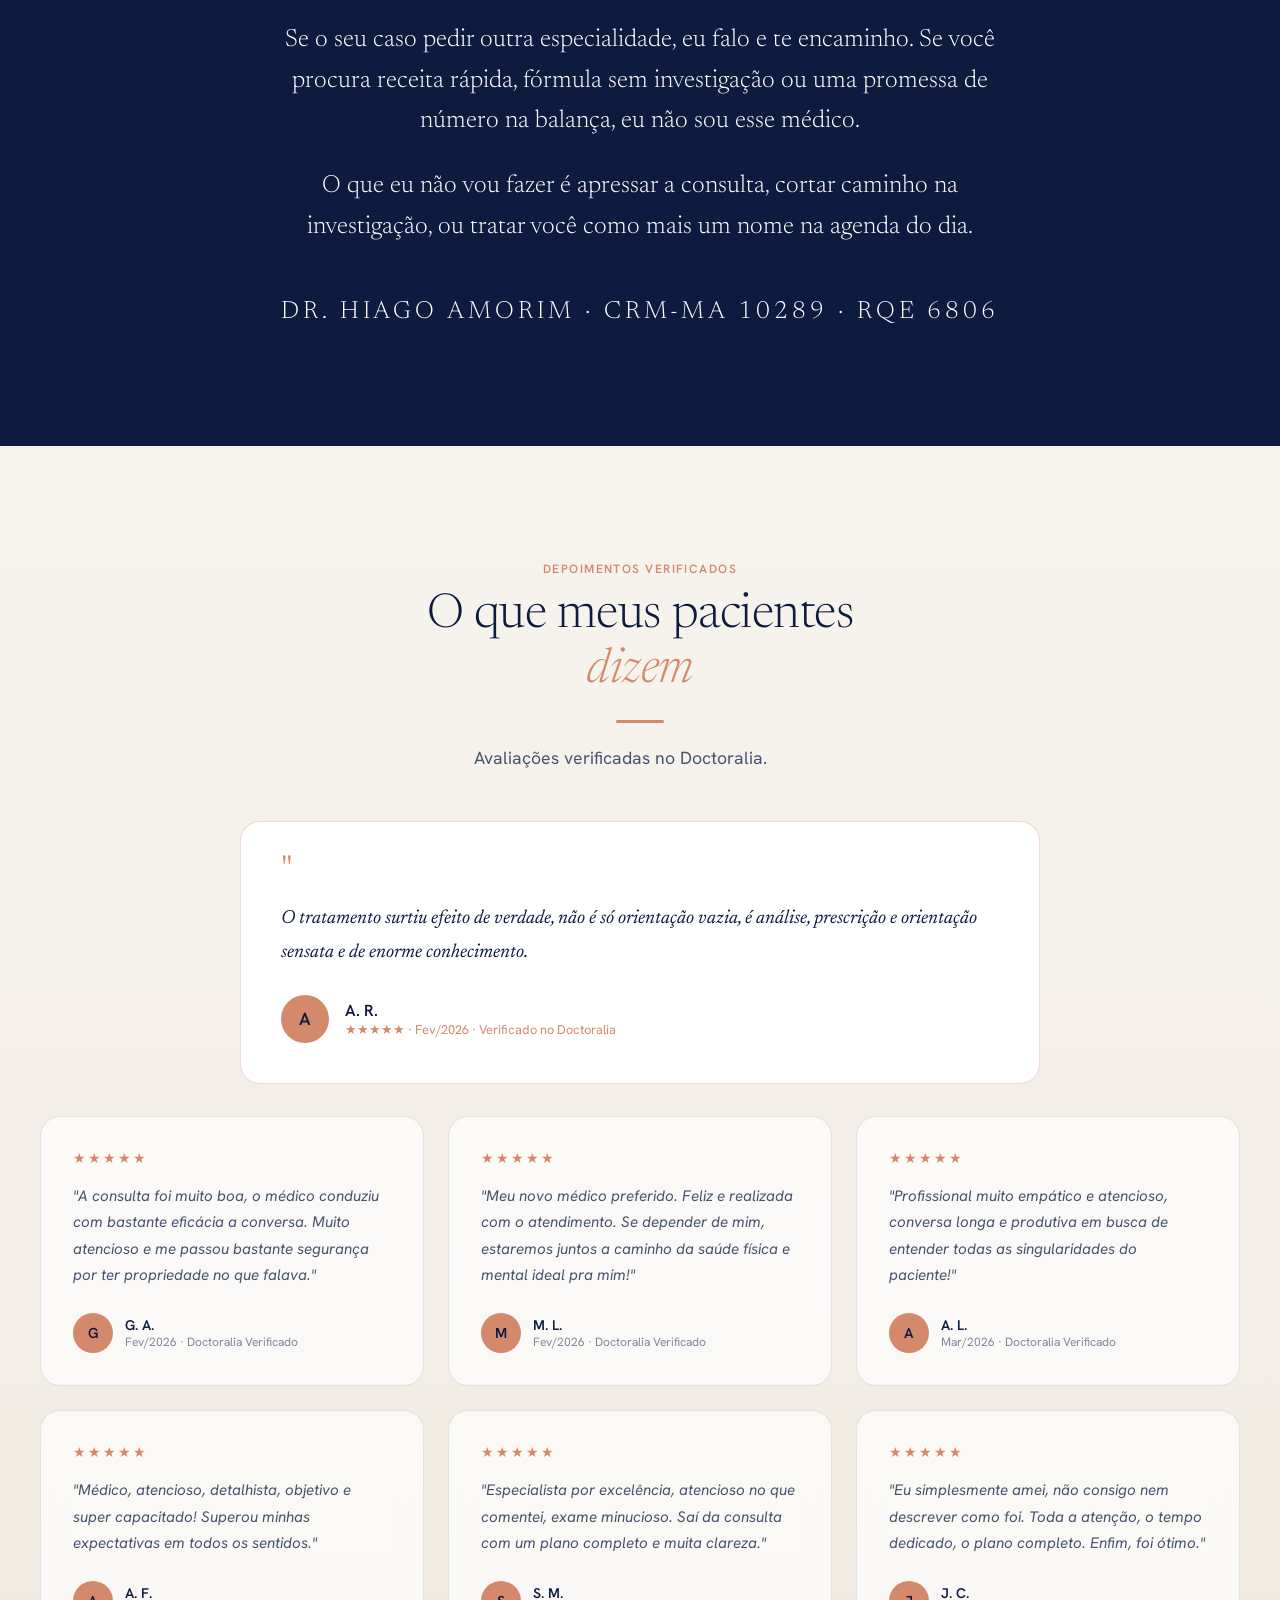
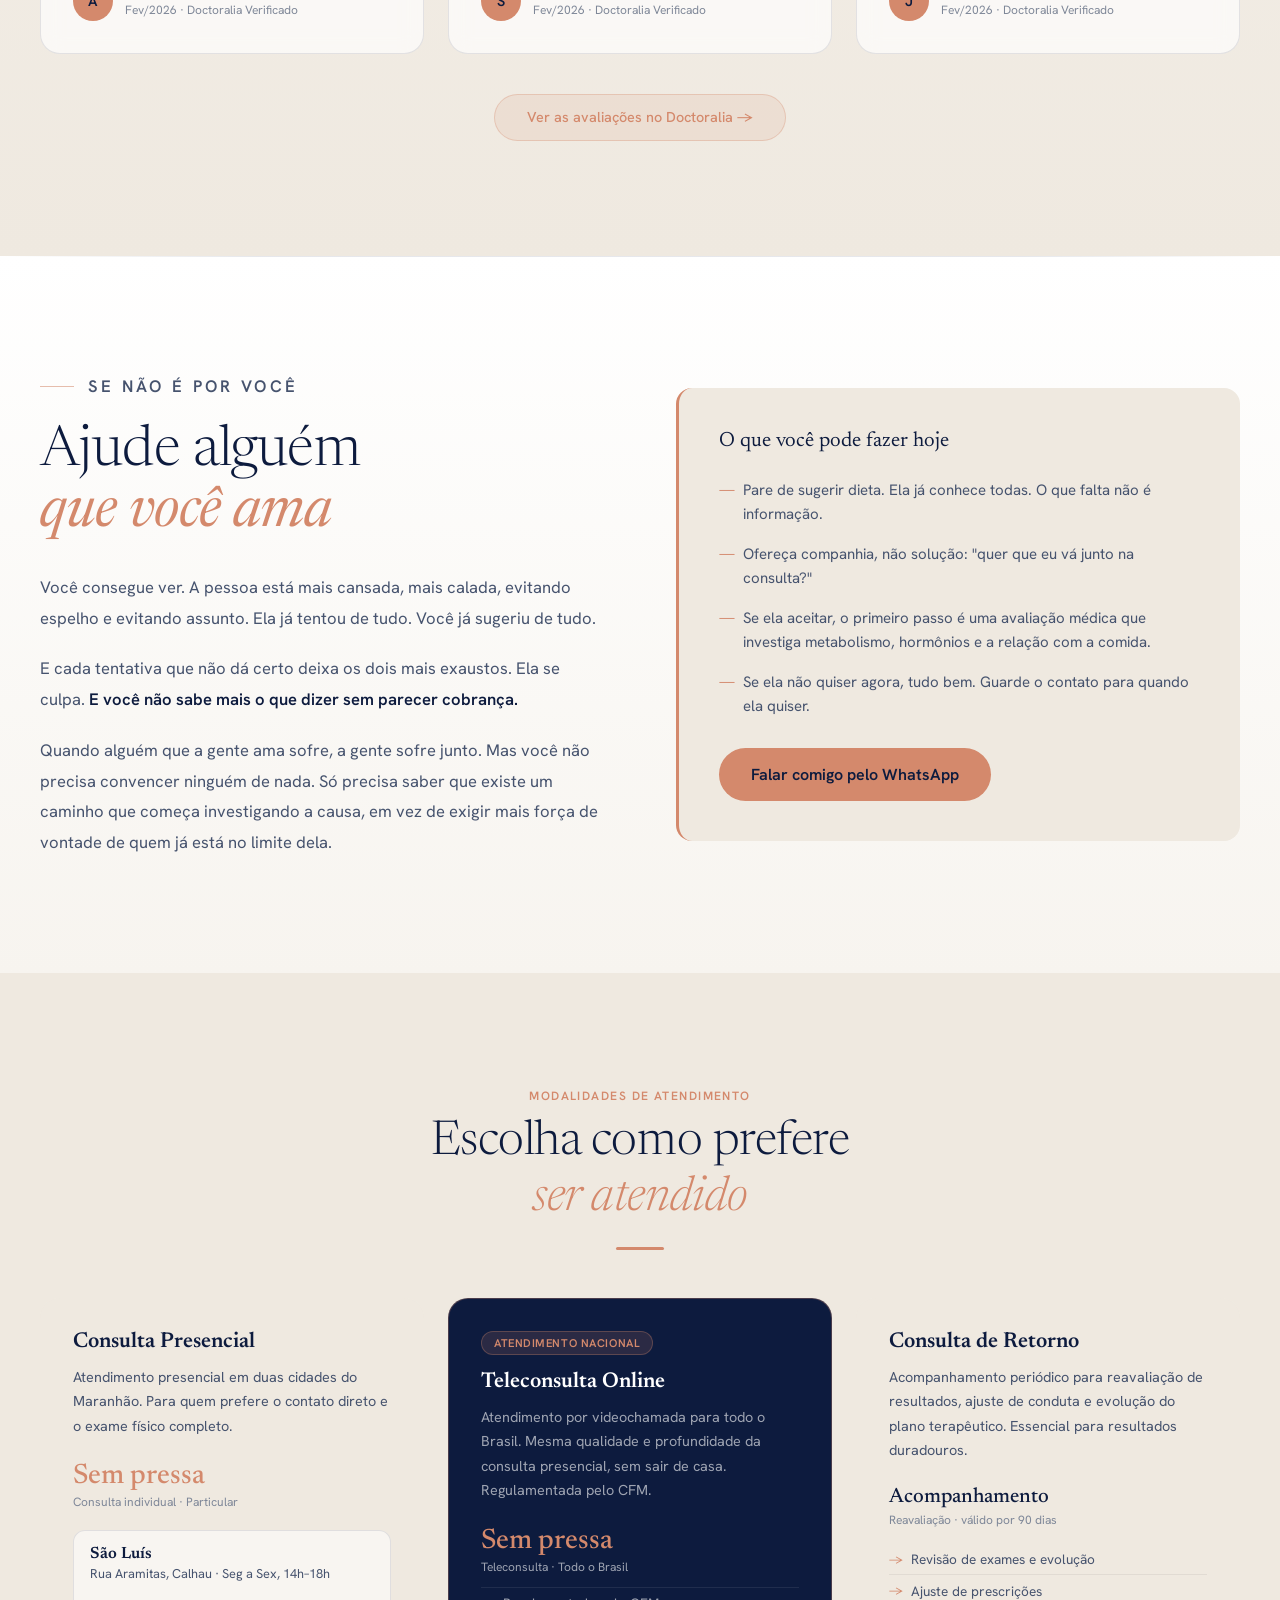
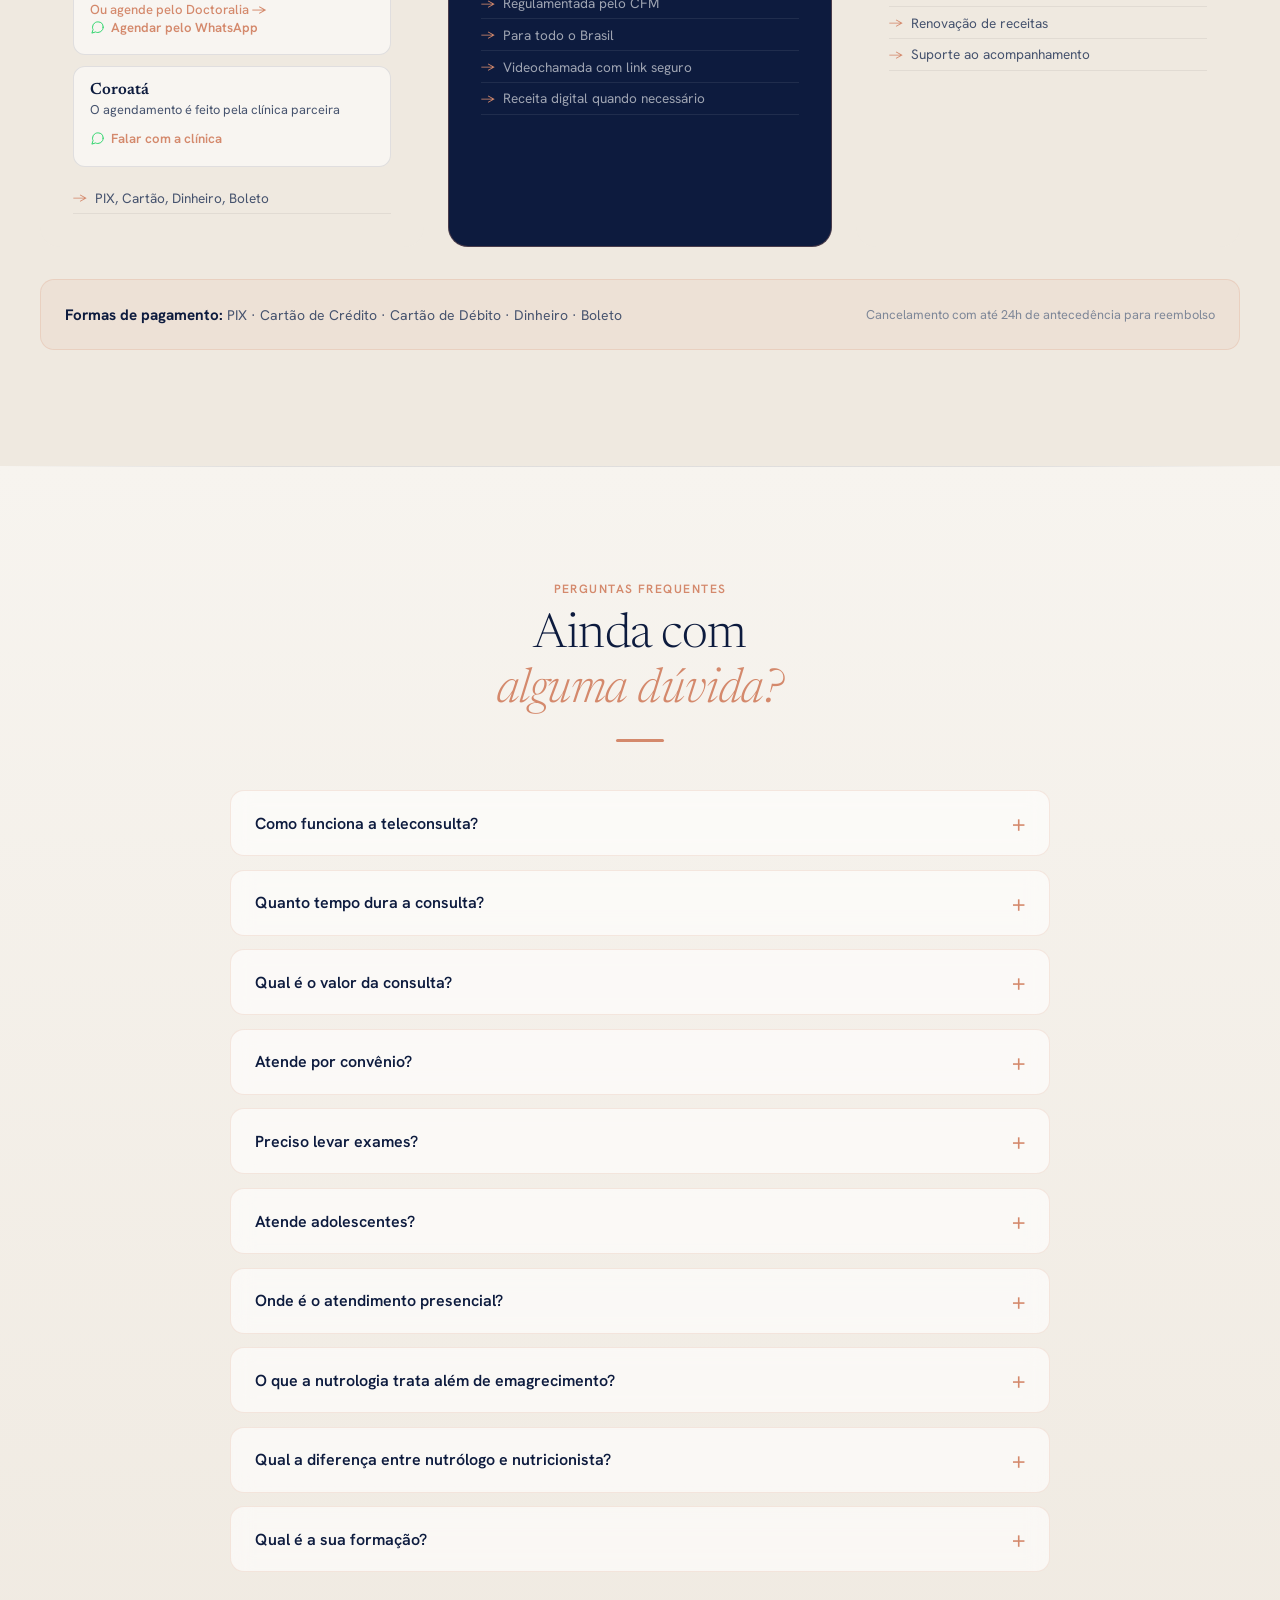
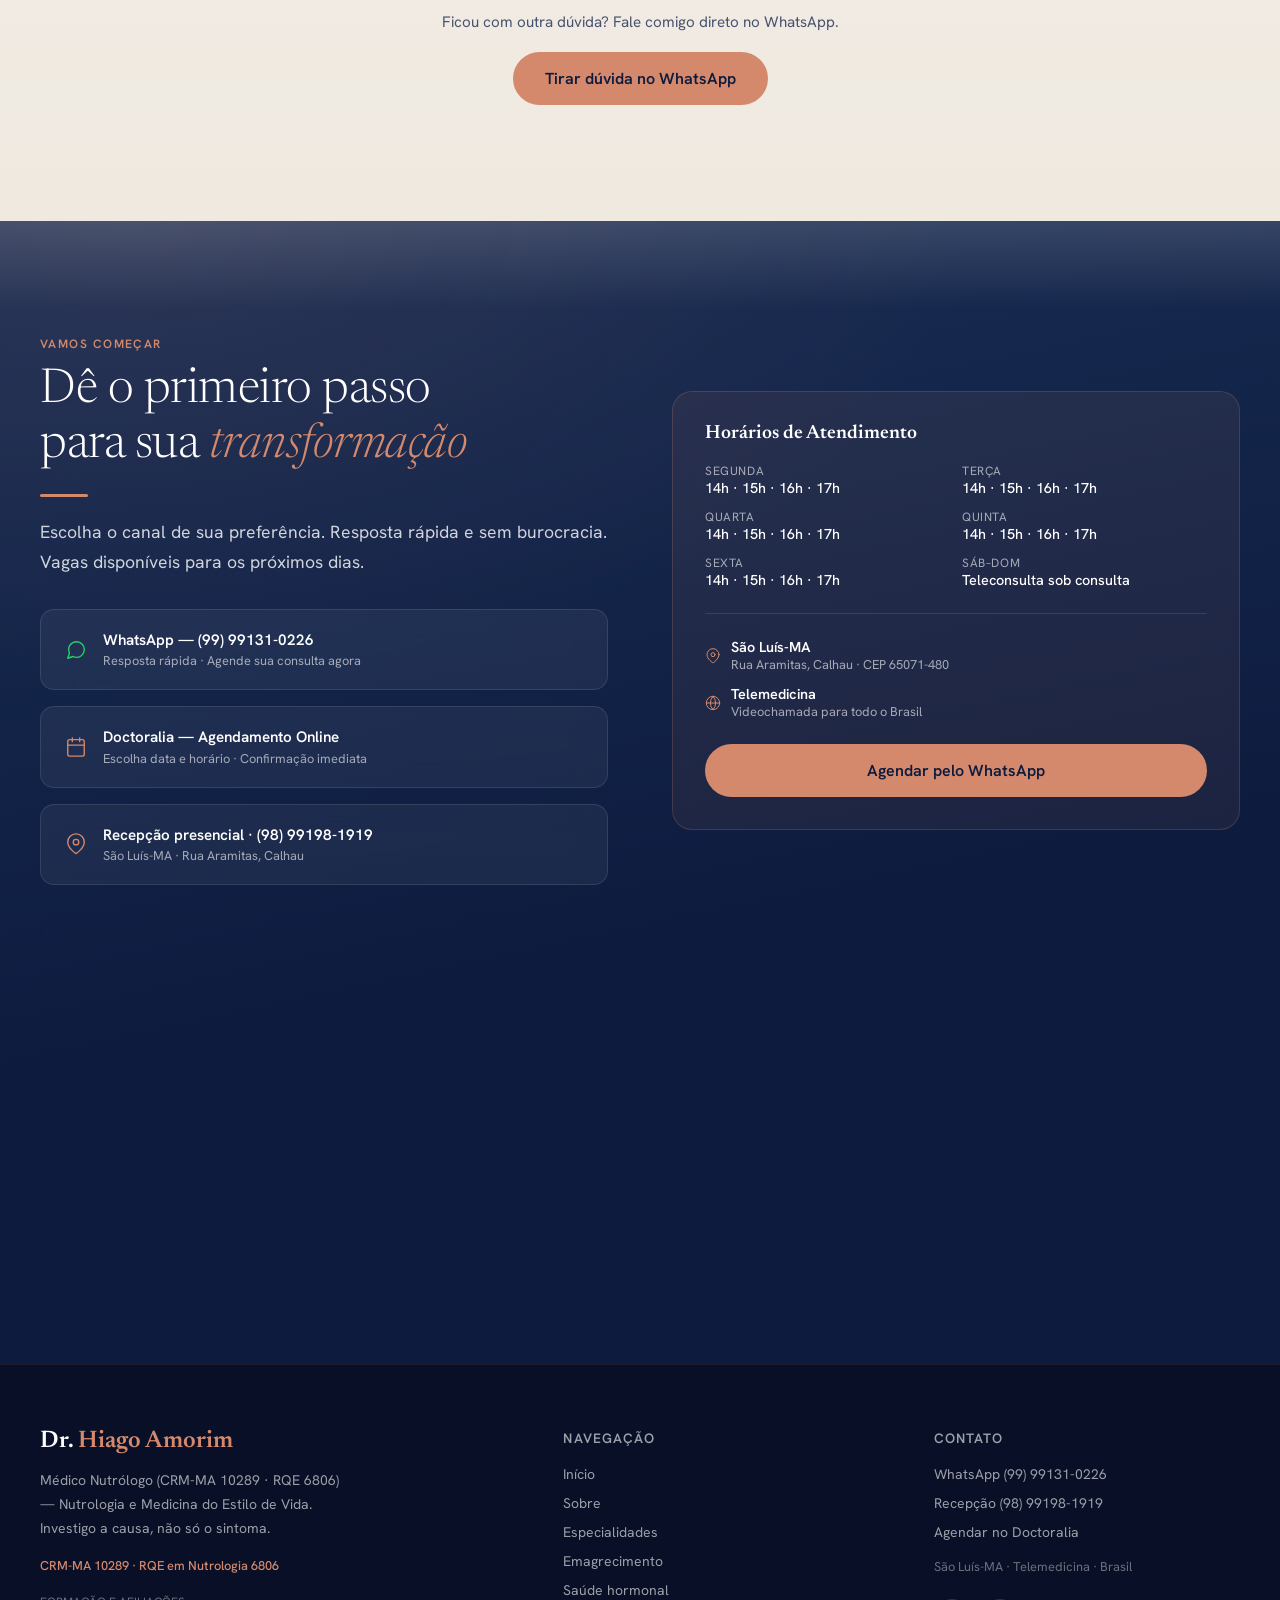
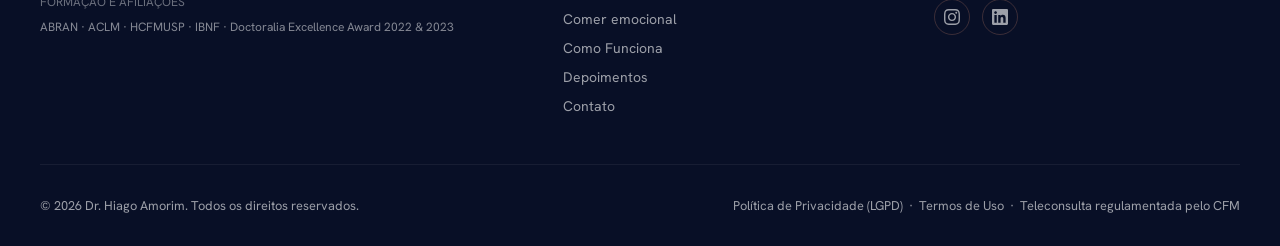
==== commit d8776ff0: "adequacao editorial: gradiente e transparencia, sem uma cor nova Referencia de oficio: ultralighthea" ====
--- a/index.html
+++ b/index.html
@@ -205,7 +205,7 @@
     </script>
     <link rel="icon" href="/favicon.svg" type="image/svg+xml">
     <link rel="apple-touch-icon" href="/favicon.svg">
-    <link rel="stylesheet" href="/assets/site.css?v=20260830b">
+    <link rel="stylesheet" href="/assets/site.css?v=20260830c">
 </head><body>
     <!-- Loader -->
     <div id="loader" aria-hidden="true">
--- a/assets/site.css
+++ b/assets/site.css
@@ -995,3 +995,88 @@
 /* O icone do WhatsApp usa o verde da propria marca (#25D366), definido no SVG.
    Esta regra impede que uma cor herdada sobrescreva o stroke do icone. */
 .locality-link svg, .contact-channel svg { color: inherit; }
+
+
+/* ================= ADEQUACAO EDITORIAL — 30/08/2026 =================
+   Referencia de oficio: ultralighthealth.com. ⛔ NENHUMA cor nova: tudo sai de
+   --color-dark/-2/-3, --color-accent, --color-cream/-2. O que muda e o TRATAMENTO:
+   respiro maior, blocos chapados viram tonais, e o que e elevado fica translucido.
+   Regra que guiou tudo: gradiente que a pessoa PERCEBE e gradiente que falhou.
+   ==================================================================== */
+
+/* --- 1. RESPIRO: a maior alavanca. 6rem fixos -> ate 9rem em tela grande --- */
+.section { padding: clamp(5.5rem, 9vw, 9rem) 2rem; }
+
+/* --- 2. FUNDOS TONAIS: os blocos deixam de ser chapados --- */
+.section-light   { background: linear-gradient(180deg, var(--color-cream) 0%, var(--color-cream-2) 100%); }
+.section-white   { background: linear-gradient(180deg, var(--color-white) 0%, var(--color-cream) 100%); }
+.section-cream-2 { background: linear-gradient(180deg, var(--color-cream-2) 0%, var(--color-cream) 100%); }
+
+/* Escuro ganha profundidade + uma aura coral muito baixa (10%), como luz de ambiente */
+.section-dark {
+    position: relative;
+    background:
+        radial-gradient(115% 75% at 12% 0%, rgba(212,137,108,0.10) 0%, transparent 55%),
+        linear-gradient(168deg, var(--color-dark-3) 0%, var(--color-dark) 62%);
+}
+.section-dark-2 {
+    position: relative;
+    background:
+        radial-gradient(110% 70% at 88% 0%, rgba(212,137,108,0.08) 0%, transparent 55%),
+        linear-gradient(168deg, var(--color-dark-2) 0%, var(--color-dark) 70%);
+}
+
+/* A costura entre claro e escuro: o navy emerge do creme em vez de cortar.
+   A faixa tem 88px = o padding MINIMO da secao, entao nunca cai sobre texto. */
+.section-dark::after, .section-dark-2::after {
+    content: ''; position: absolute; inset: 0 0 auto 0; height: 88px;
+    background: linear-gradient(180deg, rgba(247,244,239,0.14) 0%, rgba(247,244,239,0) 100%);
+    pointer-events: none;
+}
+
+/* --- 3. TRANSPARENCIA: o elevado deixa de ter cor propria e passa a FILTRAR o fundo.
+   ⚠️ Aplicado nas classes que EXISTEM no HTML. .specialty-card e .pillar-card sao
+   CSS morto desde julho — nao adianta estilizar fantasma. --- */
+
+/* Sobre fundo escuro */
+.contact-channel {
+    background: rgba(255,255,255,0.055);
+    backdrop-filter: blur(14px); -webkit-backdrop-filter: blur(14px);
+    border: 1px solid rgba(255,255,255,0.10);
+}
+.contact-channel:hover { background: rgba(255,255,255,0.09); border-color: rgba(212,137,108,0.45); }
+.credential-tag { background: rgba(13,27,62,0.85); backdrop-filter: blur(6px); }
+
+/* Sobre fundo claro: o card para de ser branco opaco e deixa o tom da secao atravessar */
+.faq-item {
+    background: rgba(255,255,255,0.62);
+    backdrop-filter: blur(10px); -webkit-backdrop-filter: blur(10px);
+    border-color: rgba(212,137,108,0.18);
+}
+.faq-item[open] { background: rgba(255,255,255,0.85); }
+.sign-item {
+    background: linear-gradient(100deg, rgba(239,233,224,0.85) 0%, rgba(239,233,224,0.45) 100%);
+    backdrop-filter: blur(8px); -webkit-backdrop-filter: blur(8px);
+}
+.testimonial-card {
+    background: rgba(255,255,255,0.66);
+    backdrop-filter: blur(10px); -webkit-backdrop-filter: blur(10px);
+}
+
+/* --- 4. DIVISORIA QUE DESVANECE entre secoes claras consecutivas --- */
+.section-light + .section-white::before,
+.section-white + .section-light::before,
+.section-light + .section-cream-2::before,
+.section-cream-2 + .section-light::before {
+    content: ''; position: absolute; inset: 0 auto auto 0; width: 100%; height: 1px;
+    background: linear-gradient(90deg, transparent, rgba(13,27,62,0.10) 20%, rgba(13,27,62,0.10) 80%, transparent);
+}
+.section-light, .section-white, .section-cream-2 { position: relative; }
+
+/* --- Respeita quem pediu menos movimento --- */
+@media (prefers-reduced-motion: reduce) {
+    .contact-channel, .faq-item, .sign-item, .testimonial-card {
+        backdrop-filter: none; -webkit-backdrop-filter: none;
+    }
+    .faq-item, .testimonial-card { background: var(--color-white); }
+}
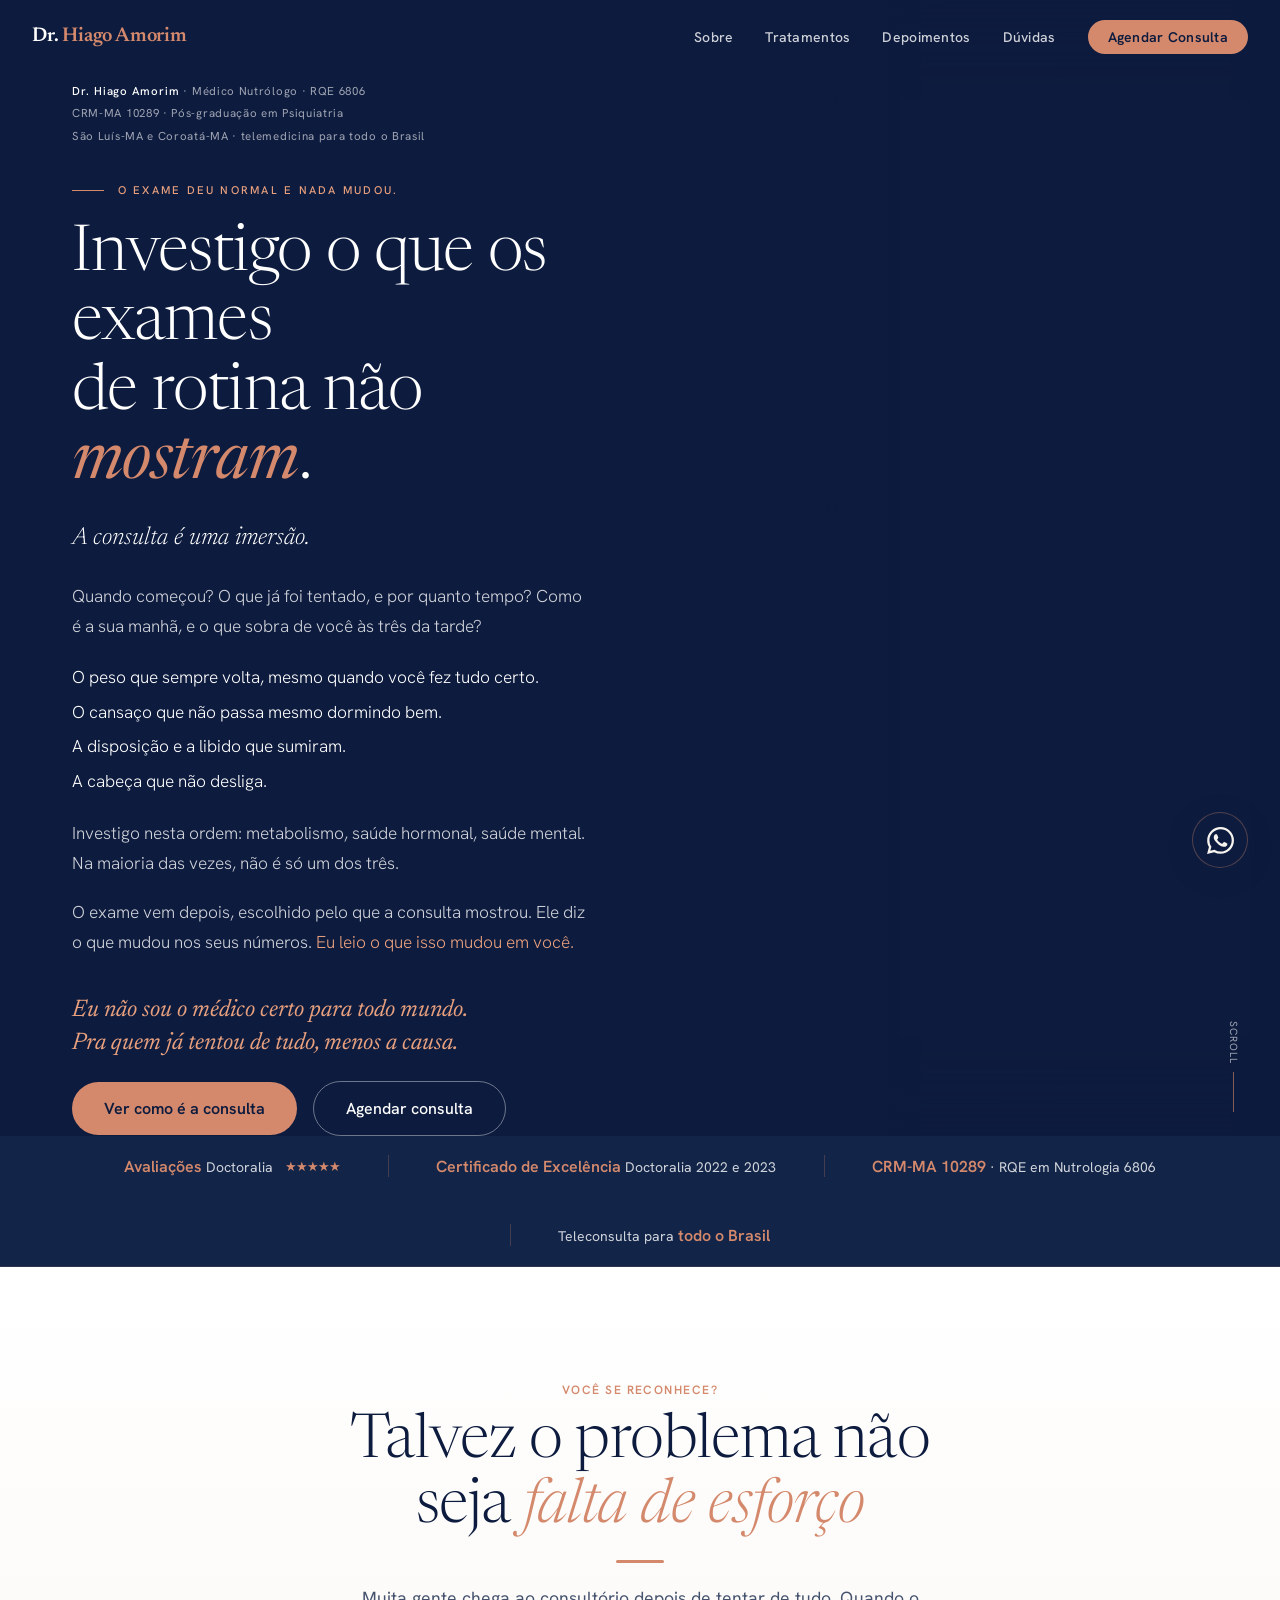
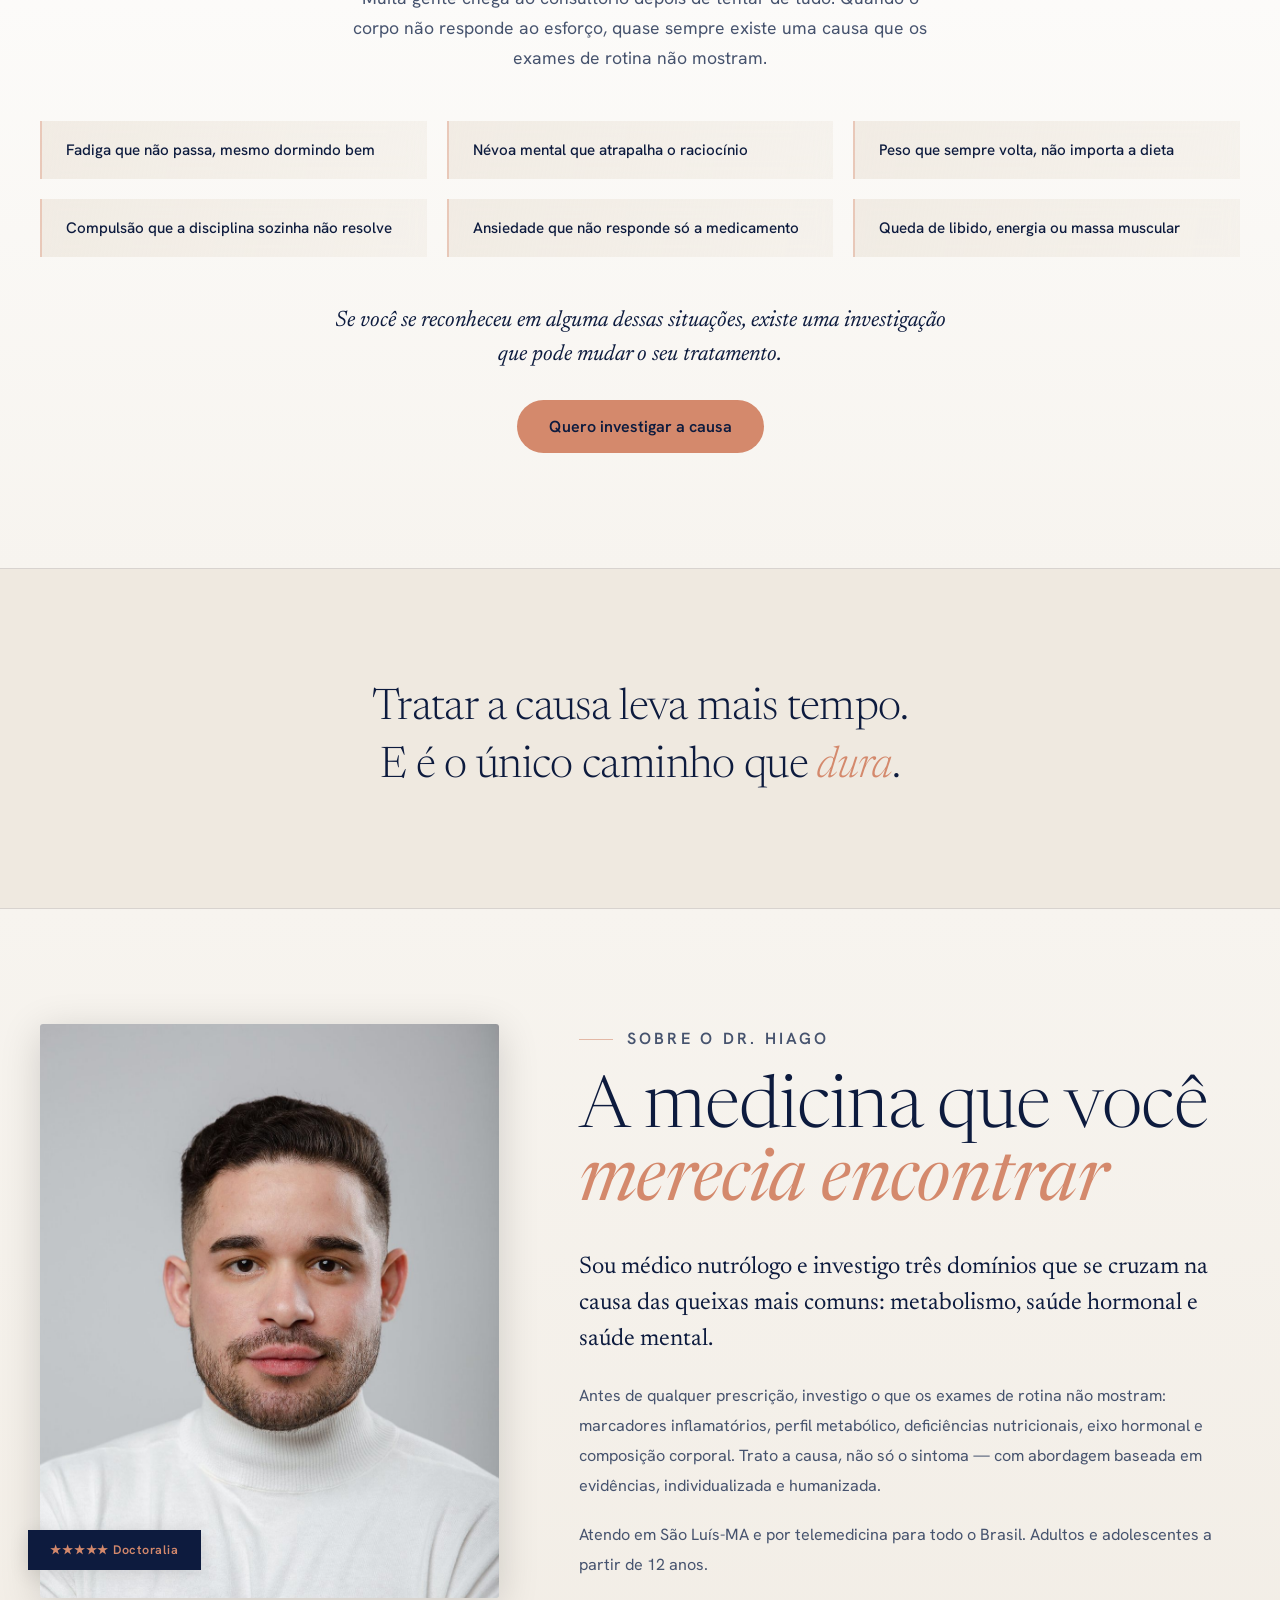
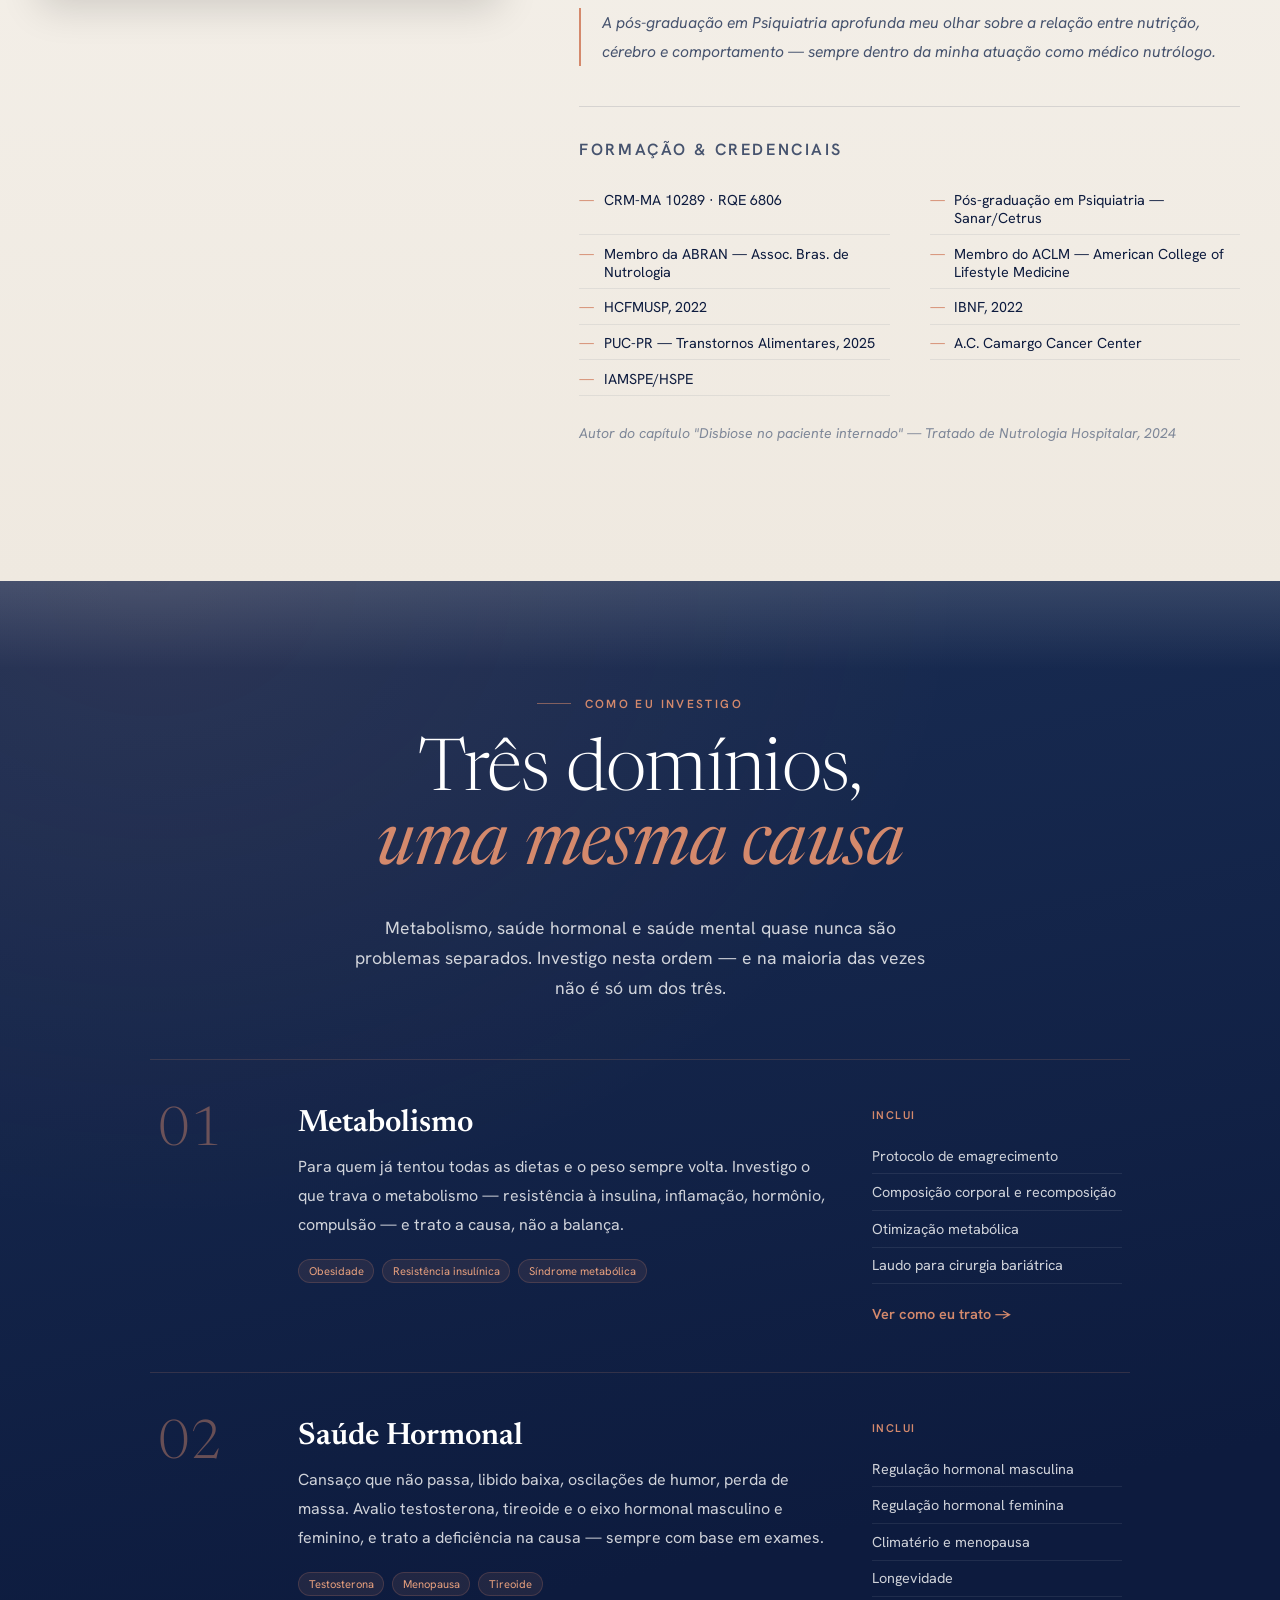
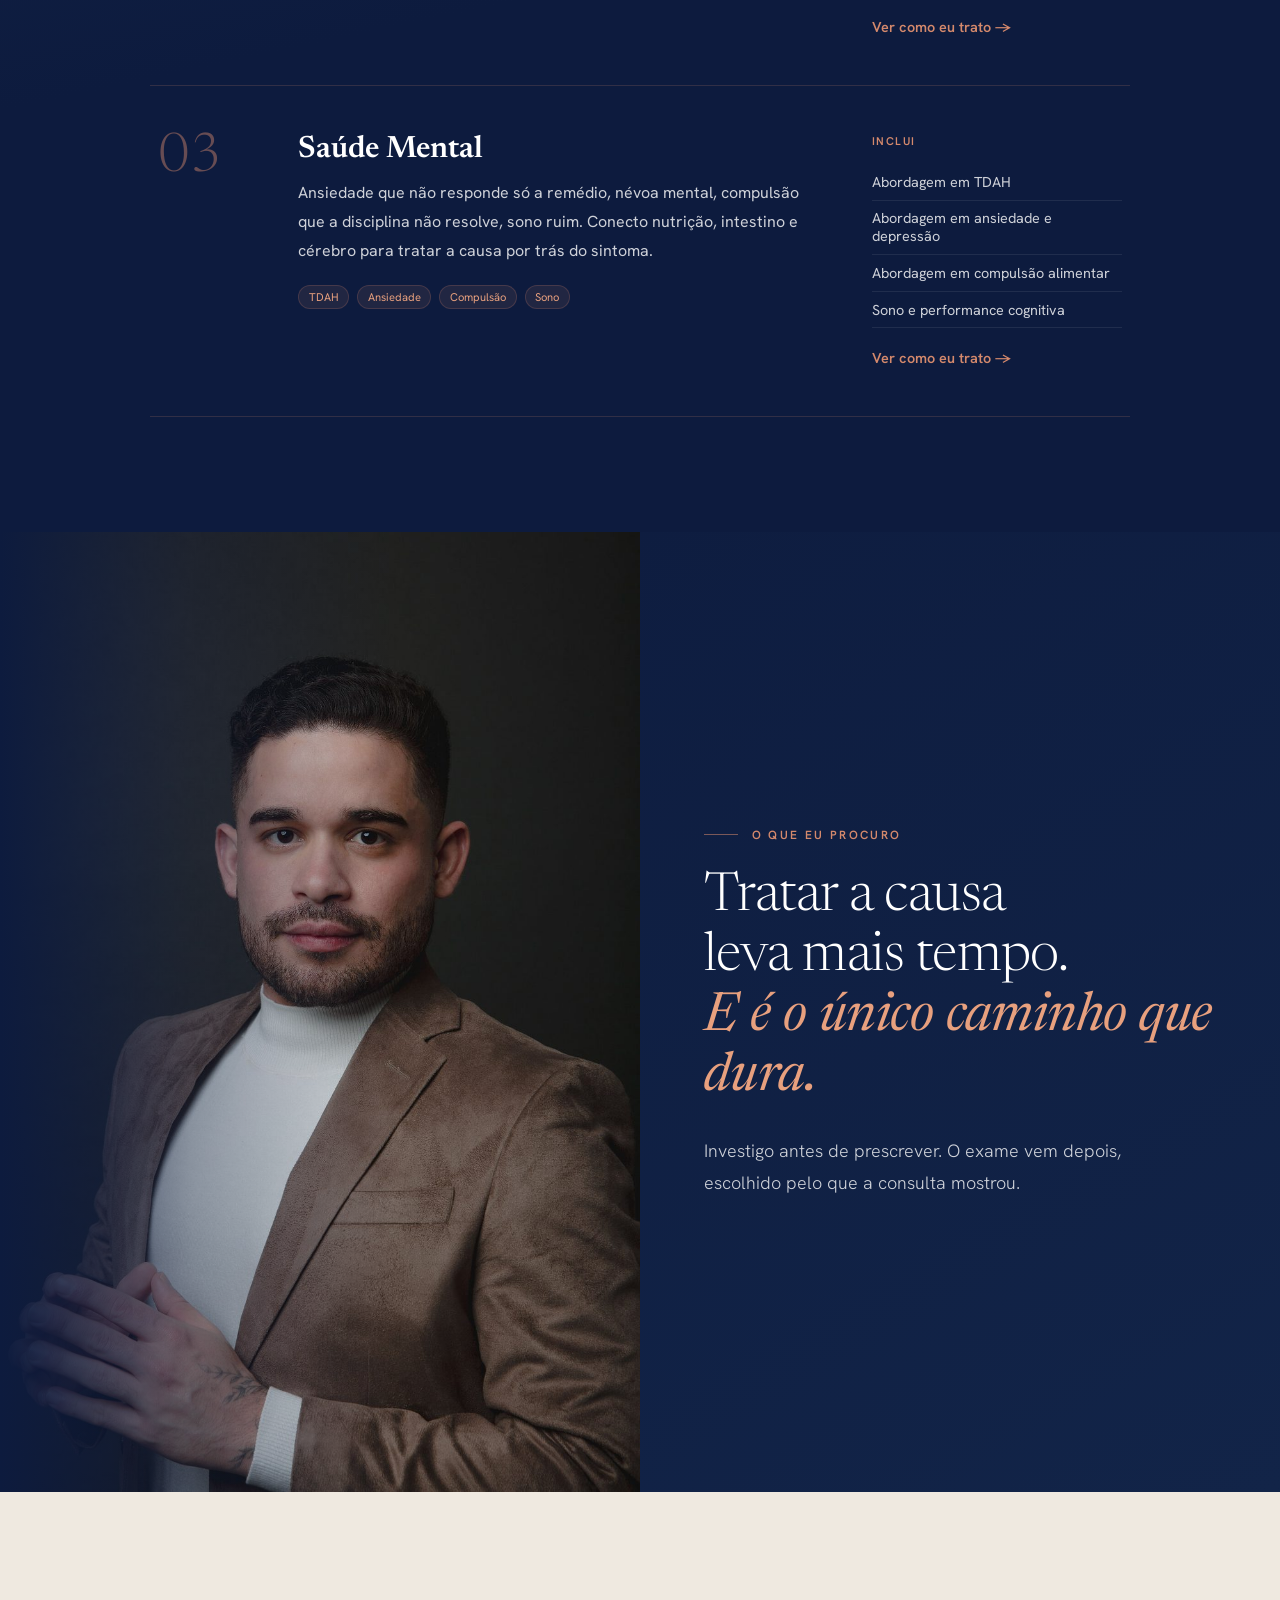
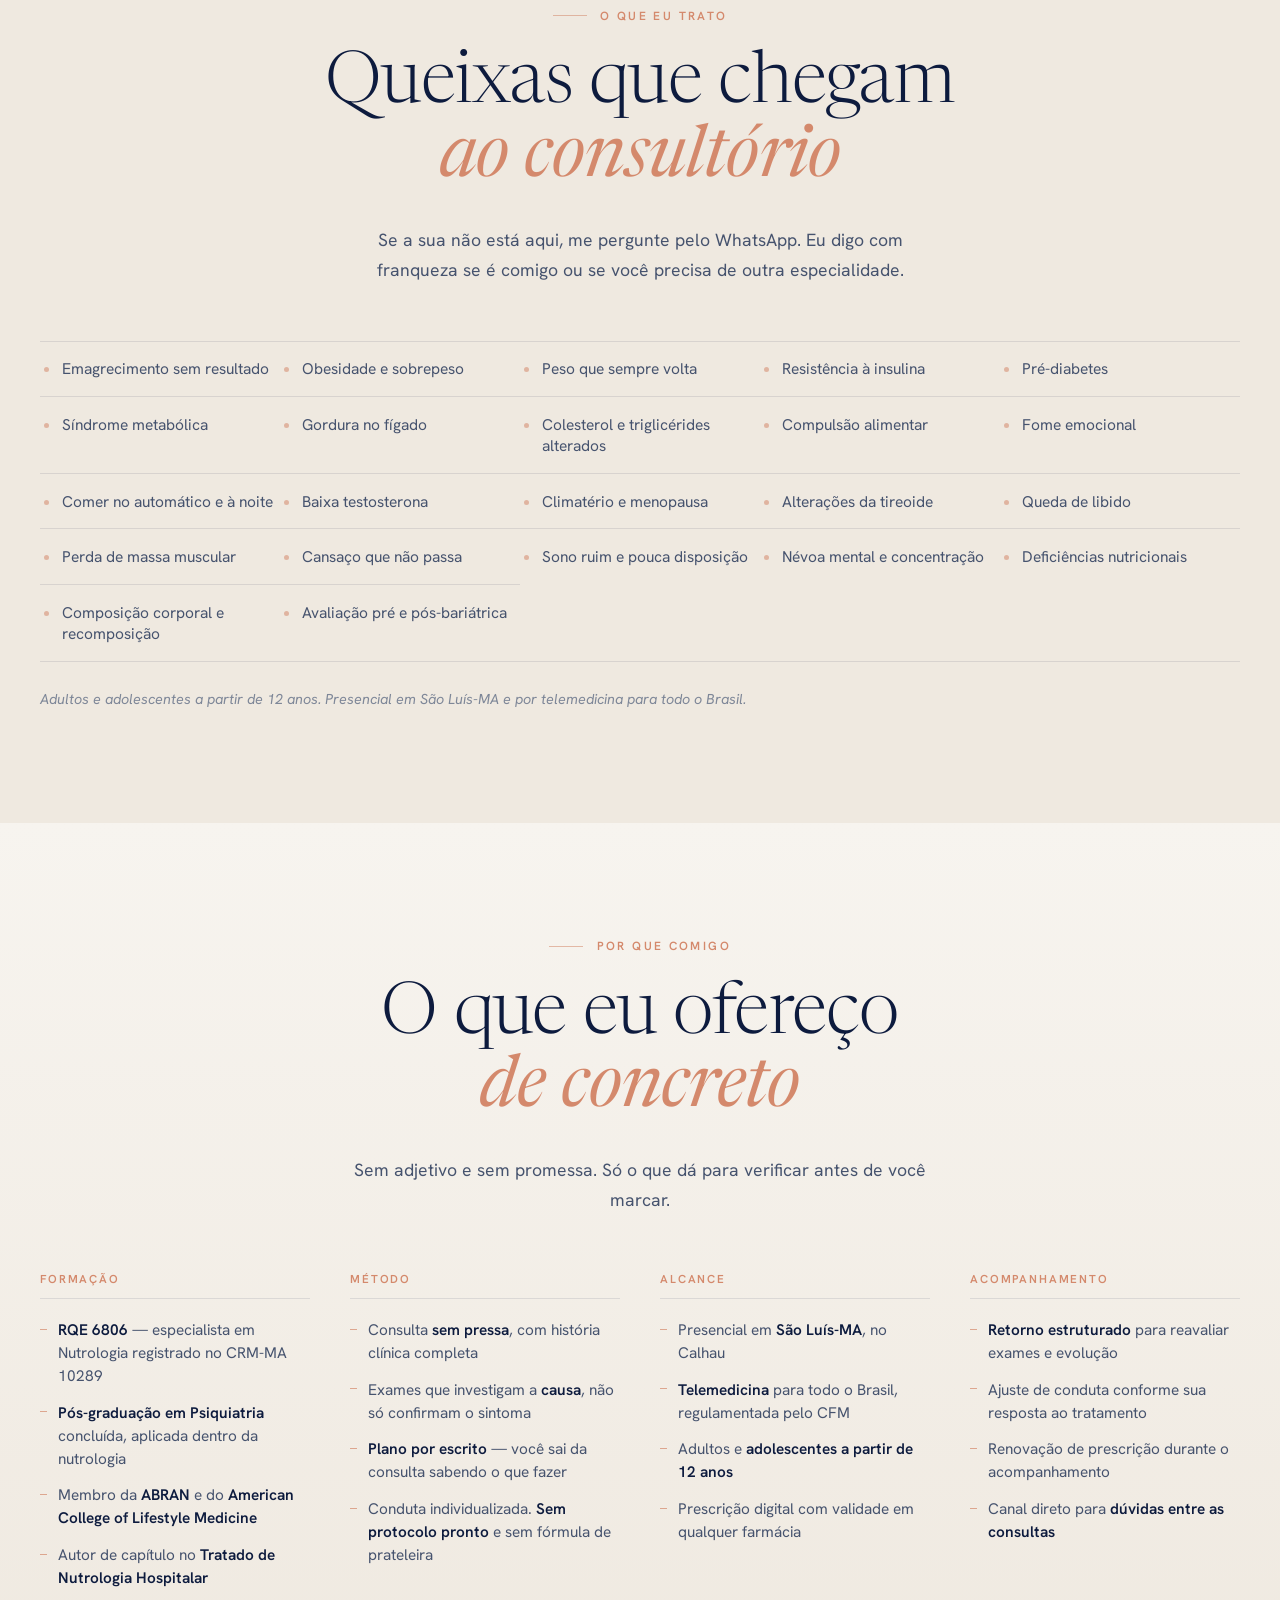
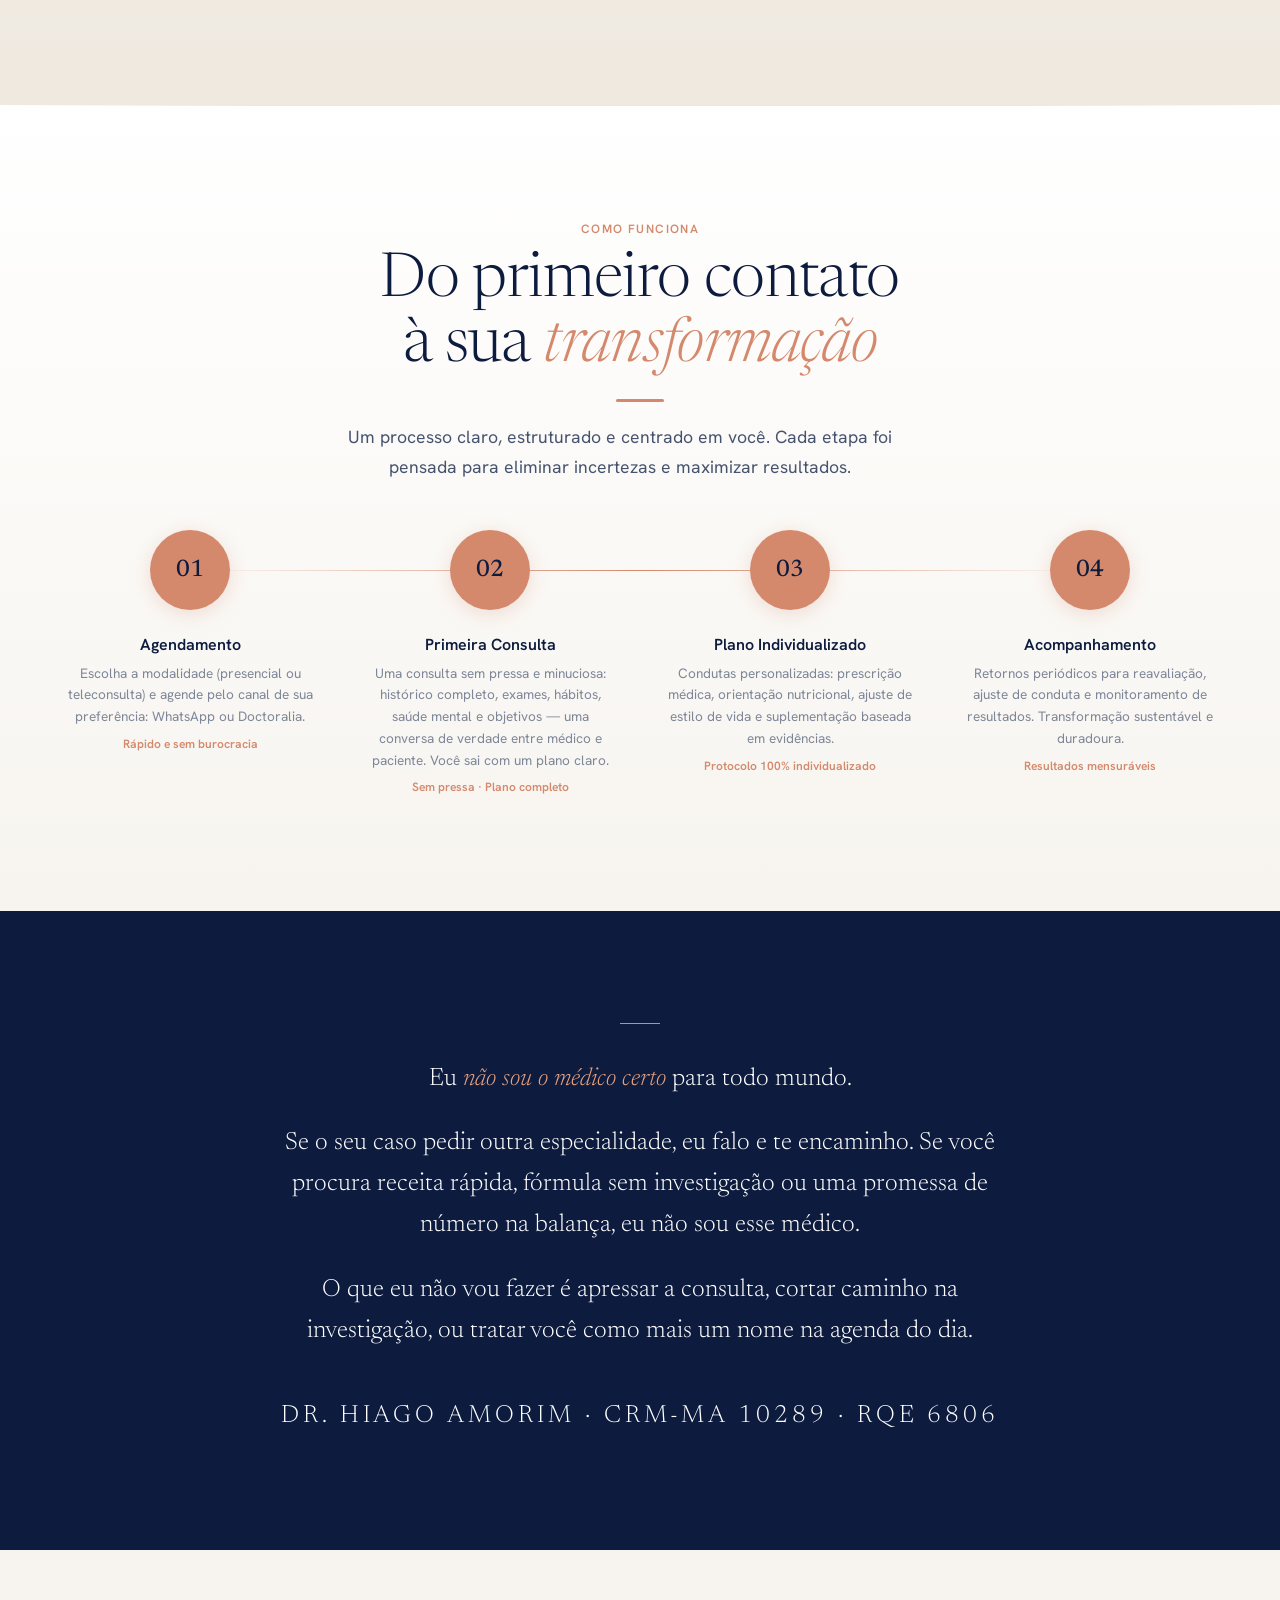
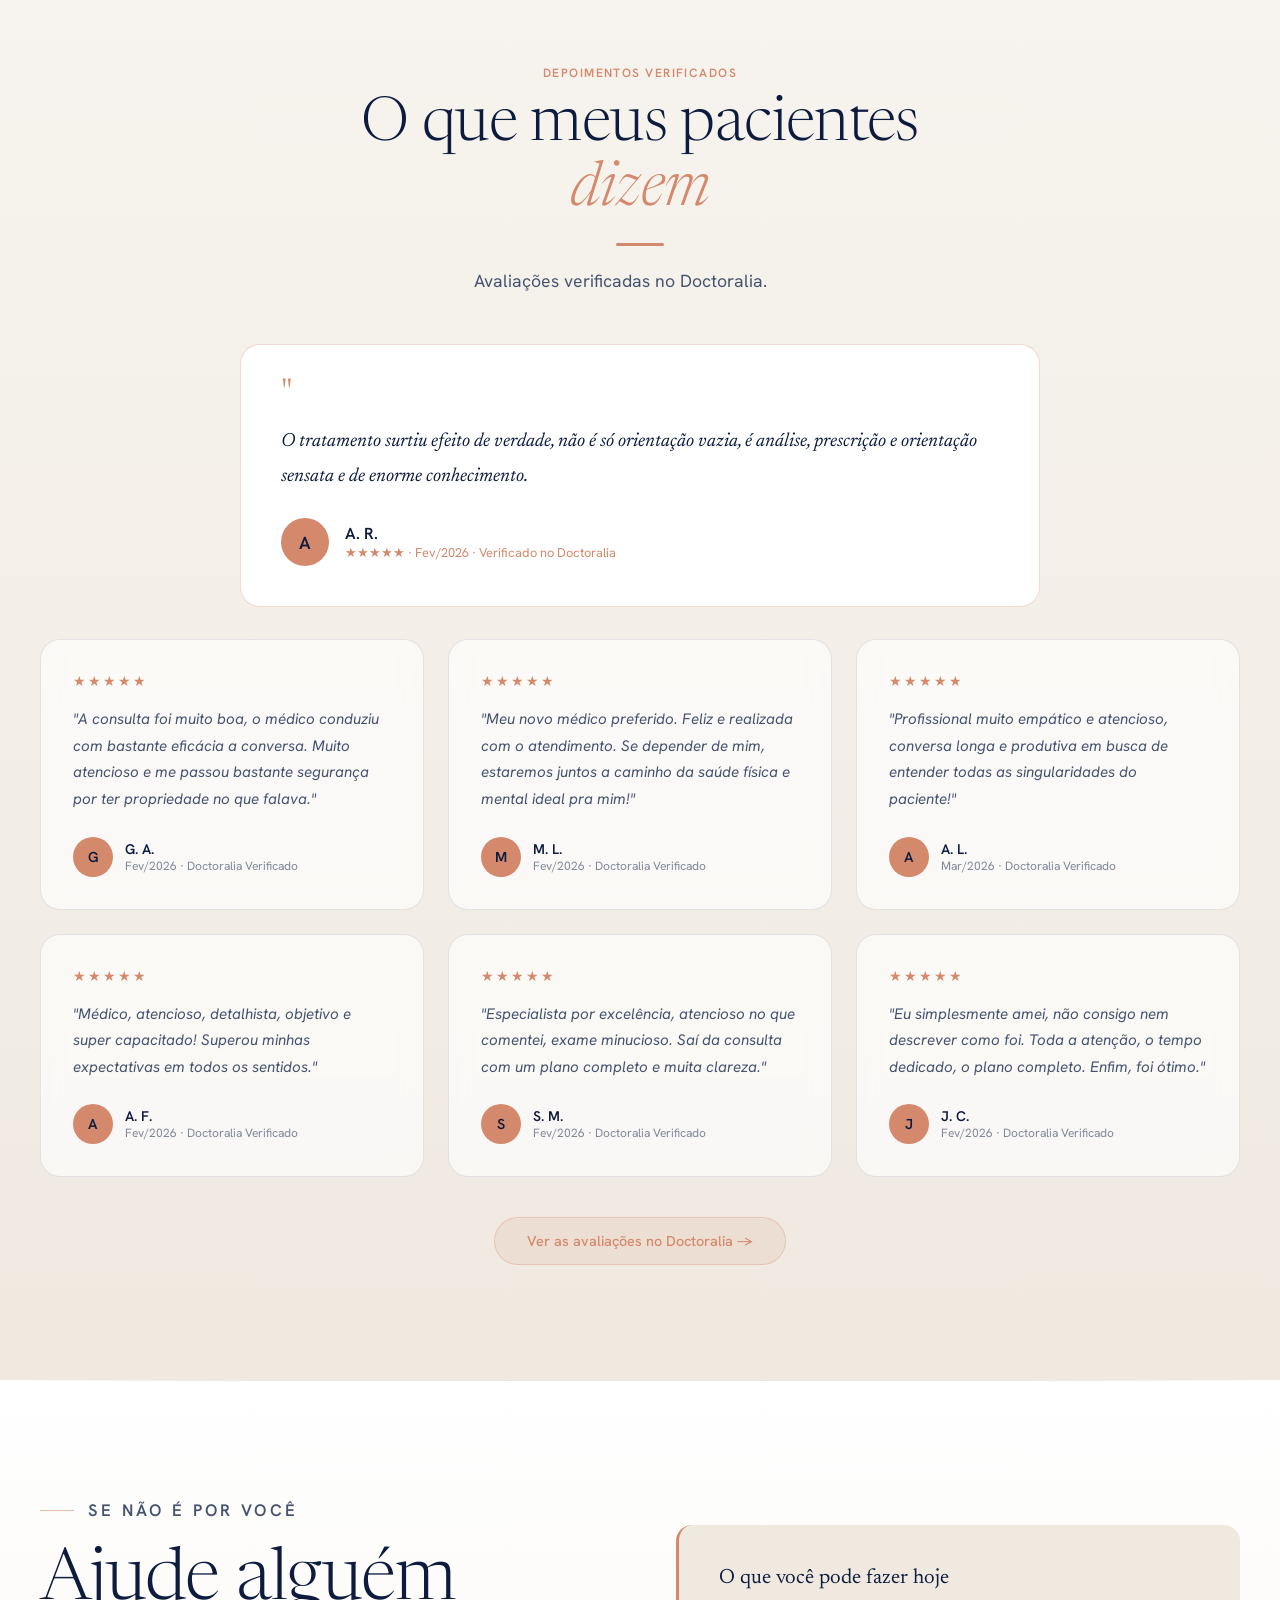
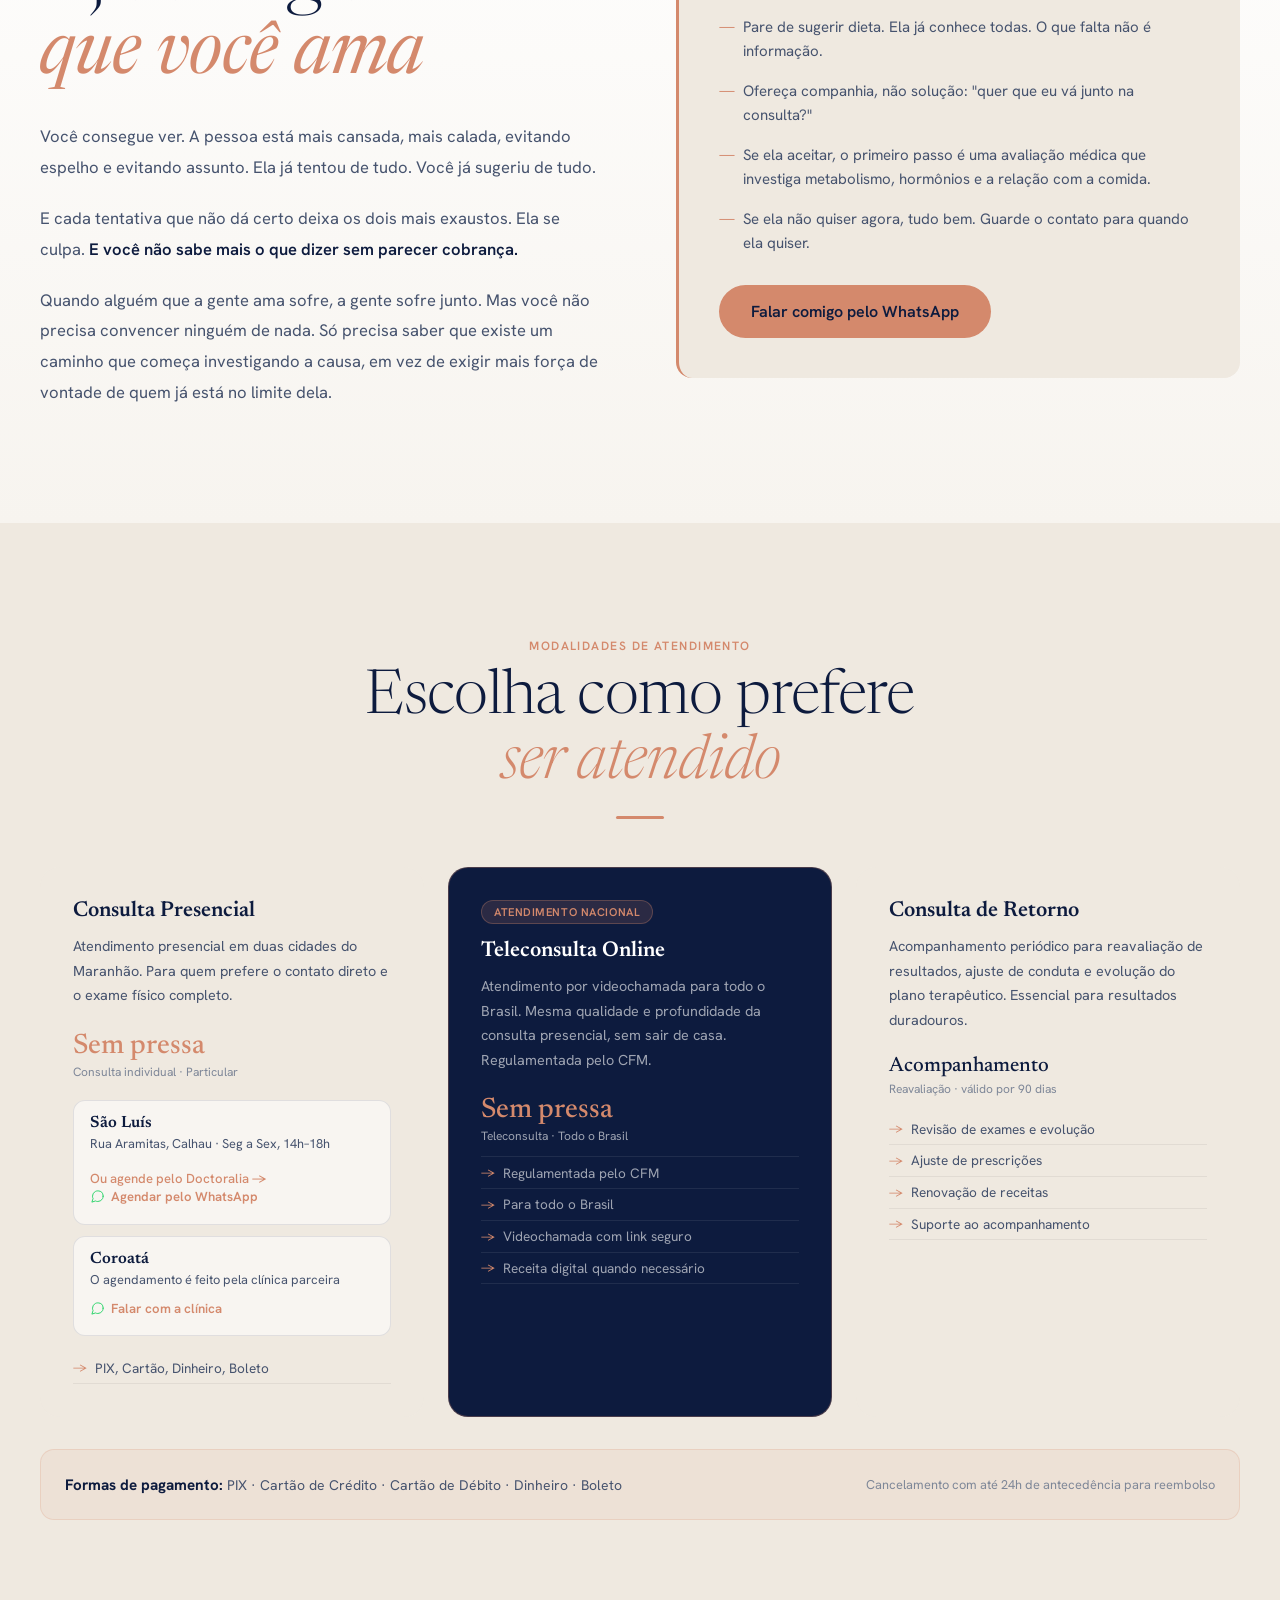
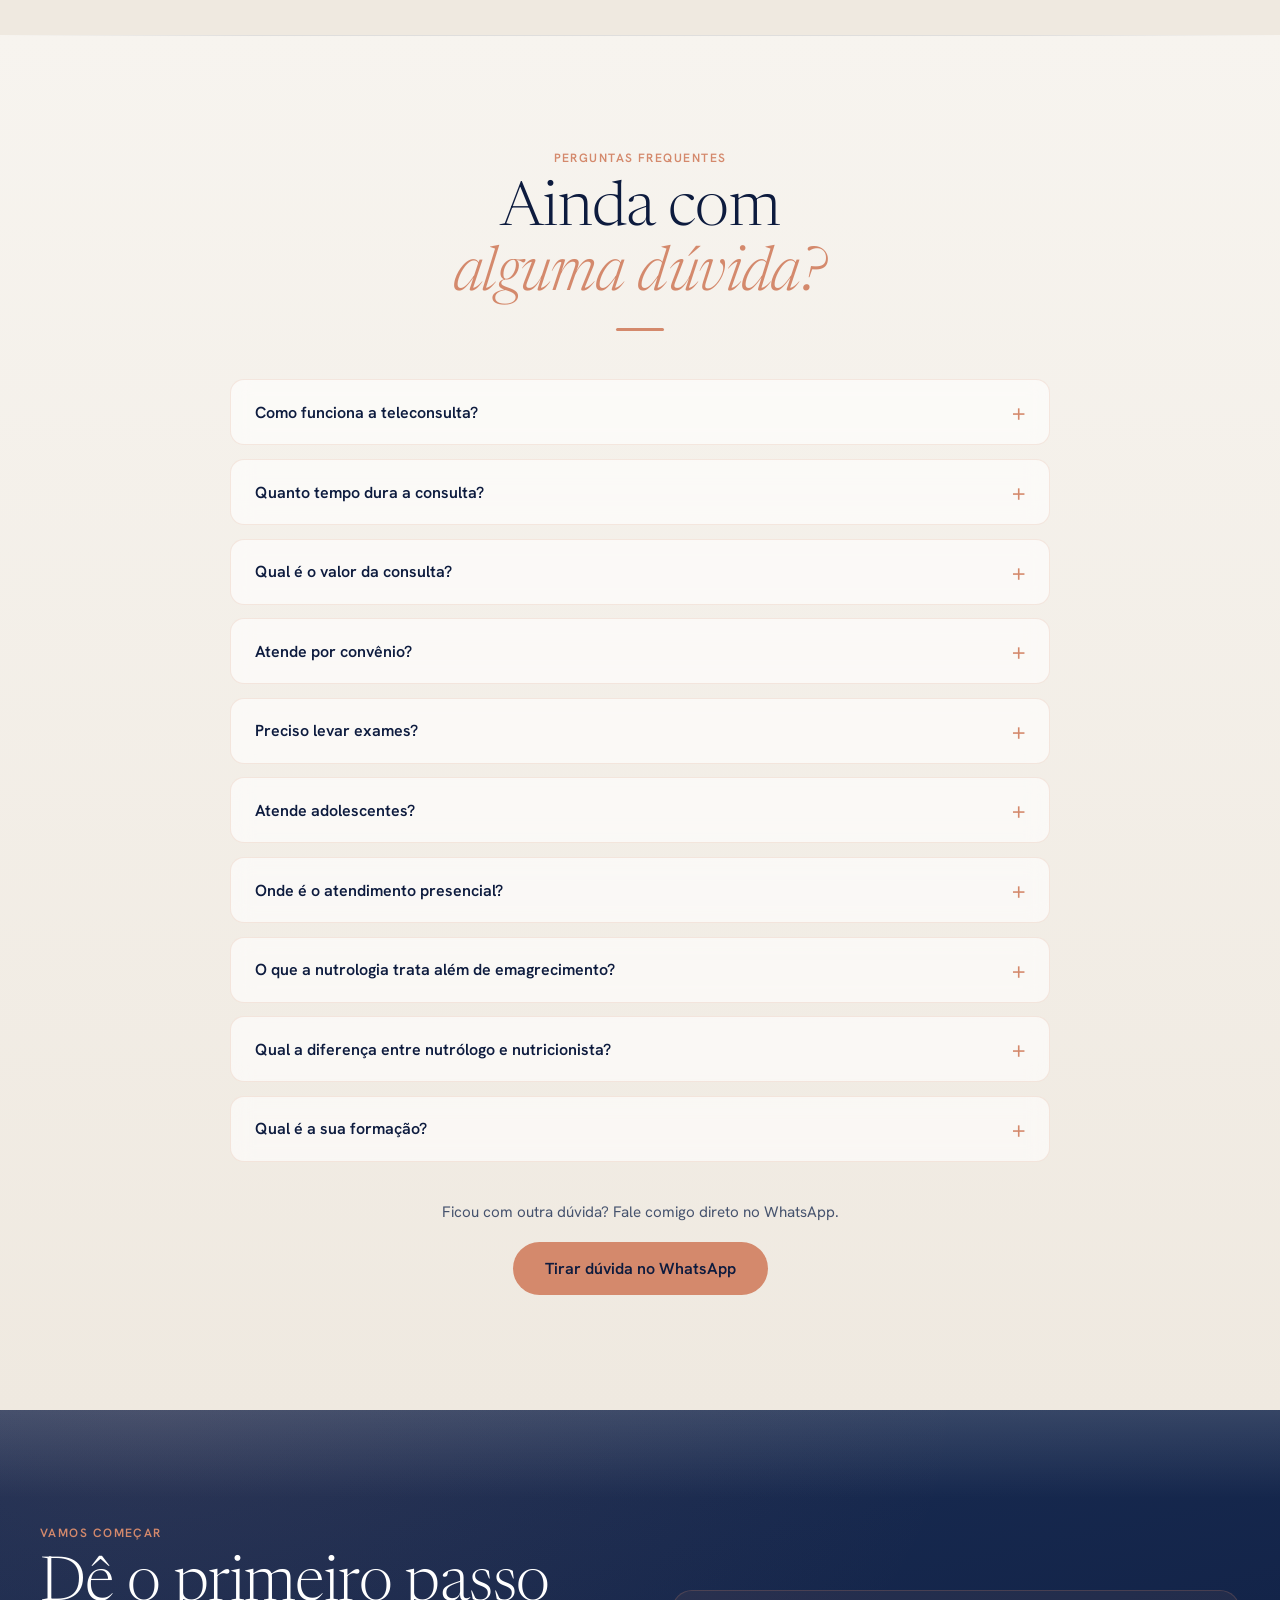
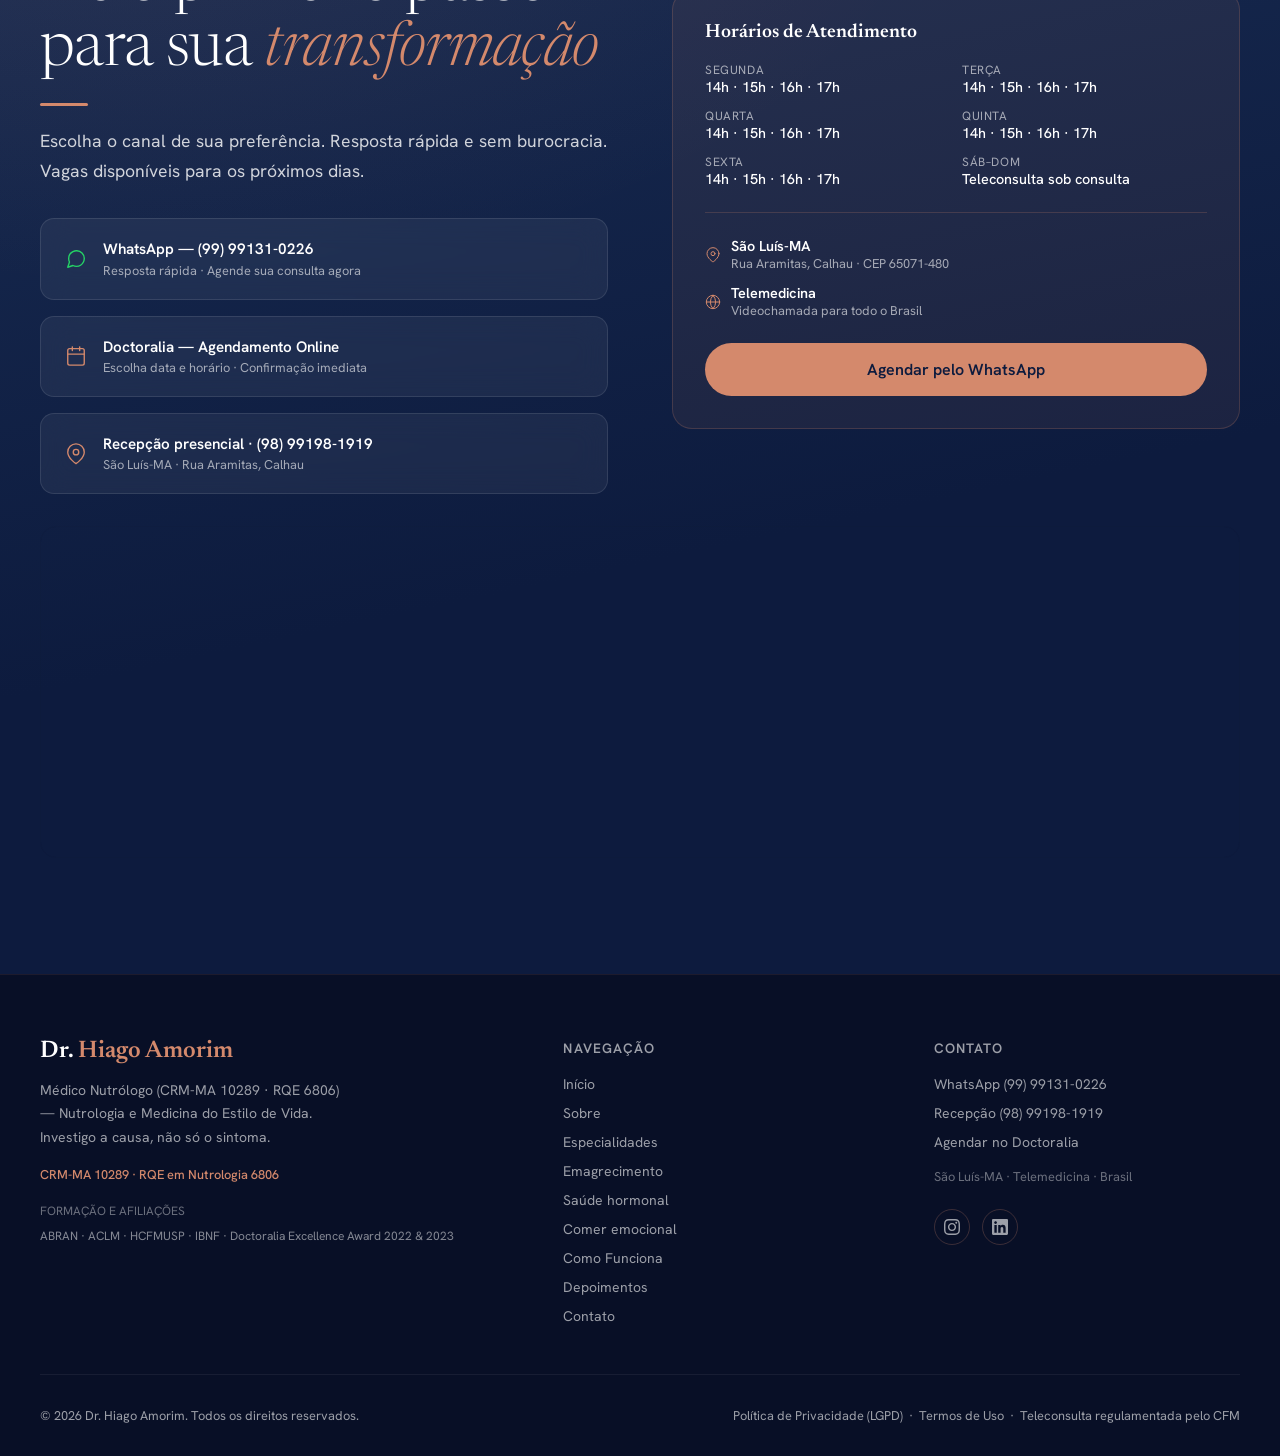
==== commit 6ce81857: "escala e imagem: as nove fotos saem do disco e o titulo cresce 15% O ajuste anterior foi de acabamen" ====
--- a/index.html
+++ b/index.html
@@ -205,7 +205,7 @@
     </script>
     <link rel="icon" href="/favicon.svg" type="image/svg+xml">
     <link rel="apple-touch-icon" href="/favicon.svg">
-    <link rel="stylesheet" href="/assets/site.css?v=20260830c">
+    <link rel="stylesheet" href="/assets/site.css?v=20260830d">
 </head><body>
     <!-- Loader -->
     <div id="loader" aria-hidden="true">
@@ -355,7 +355,7 @@
         <div class="container">
             <div class="about-editorial">
                 <div class="about-photo animate-on-scroll">
-                    <img src="about-dr-hiago.jpg" alt="Dr. Hiago Amorim, Médico Nutrólogo (RQE 6806) em São Luís-MA" width="480" height="640" loading="eager">
+                    <img src="/images/dr-hiago-retrato-claro.jpg" alt="Dr. Hiago Amorim, Médico Nutrólogo (RQE 6806) em São Luís-MA" width="1000" height="1500" loading="eager">
                     <a class="about-photo-tag" href="https://www.doctoralia.com.br/hiago-amorim" target="_blank" rel="noopener" aria-label="Ver avaliações no Doctoralia">★★★★★ Doctoralia</a>
                 </div>
                 <div class="about-text">
@@ -477,6 +477,21 @@
                     </div>
                 </div>
             </div>
+        </div>
+    </section>
+
+    <!-- FAIXA DE IMAGEM INTEIRA — 30/08/2026. Ritmo da referencia: imagem grande,
+         texto minimo, muito respiro. Usa a foto 04 do ensaio (blazer camelo sobre
+         gola creme = o lookbook True Warm Autumn dele) e uma das linhas seladas. -->
+    <section class="fullbleed" aria-label="Tratar a causa">
+        <figure class="fullbleed-media">
+            <img src="/images/dr-hiago-camelo.jpg" width="1000" height="1500" loading="lazy" decoding="async"
+                 alt="Dr. Hiago Amorim, médico nutrólogo, em retrato de estudio">
+        </figure>
+        <div class="fullbleed-text">
+            <p class="eyebrow">O que eu procuro</p>
+            <h2 class="fullbleed-title">Tratar a causa<br>leva mais tempo.<br><em>E é o único caminho que dura.</em></h2>
+            <p class="fullbleed-sub">Investigo antes de prescrever. O exame vem depois, escolhido pelo que a consulta mostrou.</p>
         </div>
     </section>
     <!-- O QUE EU TRATO — lista de condições -->
--- a/assets/site.css
+++ b/assets/site.css
@@ -1080,3 +1080,40 @@
     }
     .faq-item, .testimonial-card { background: var(--color-white); }
 }
+
+
+/* === ESCALA + FAIXA DE IMAGEM — 30/08/2026 =========================
+   O abismo com a referencia nao era cor, era TAMANHO. Titulo editorial
+   ia ate 62px; deles passa de 80. Aqui sobe para 83px em tela grande. */
+.editorial-title { font-size: clamp(2.6rem, 5.6vw, 5.2rem); line-height: 1.03; }
+.section-title   { font-size: clamp(2.2rem, 4.8vw, 4rem); line-height: 1.06; }
+
+/* Faixa de imagem inteira: metade foto, metade declaracao */
+.fullbleed {
+    display: grid; grid-template-columns: 1fr 1fr; align-items: stretch;
+    background: linear-gradient(150deg, var(--color-dark) 0%, var(--color-dark-2) 100%);
+    position: relative; overflow: hidden;
+}
+.fullbleed-media { margin: 0; position: relative; min-height: 62vh; }
+.fullbleed-media img { width: 100%; height: 100%; object-fit: cover; object-position: center 22%; display: block; }
+.fullbleed-media::after {
+    content: ''; position: absolute; inset: 0;
+    background: linear-gradient(90deg, var(--color-dark) 0%, rgba(13,27,62,0.35) 30%, rgba(13,27,62,0) 62%);
+}
+.fullbleed-text {
+    display: flex; flex-direction: column; justify-content: center;
+    padding: clamp(3rem, 7vw, 7rem) clamp(1.75rem, 5vw, 5.5rem);
+}
+.fullbleed-text .eyebrow { color: var(--color-accent); margin-bottom: 1.5rem; }
+.fullbleed-title {
+    font-family: var(--font-serif); font-weight: 300; color: var(--color-white);
+    font-size: clamp(2rem, 4.2vw, 3.5rem); line-height: 1.12; letter-spacing: -0.01em;
+    margin-bottom: 1.75rem;
+}
+.fullbleed-title em { font-style: italic; font-weight: 400; color: var(--color-accent-light); }
+.fullbleed-sub { color: var(--color-white-80); font-size: clamp(1rem,1.5vw,1.12rem); line-height: 1.75; max-width: 42ch; font-weight: 300; }
+@media (max-width: 900px) {
+    .fullbleed { grid-template-columns: 1fr; }
+    .fullbleed-media { min-height: 52vh; }
+    .fullbleed-media::after { background: linear-gradient(180deg, rgba(13,27,62,0) 45%, var(--color-dark) 100%); }
+}
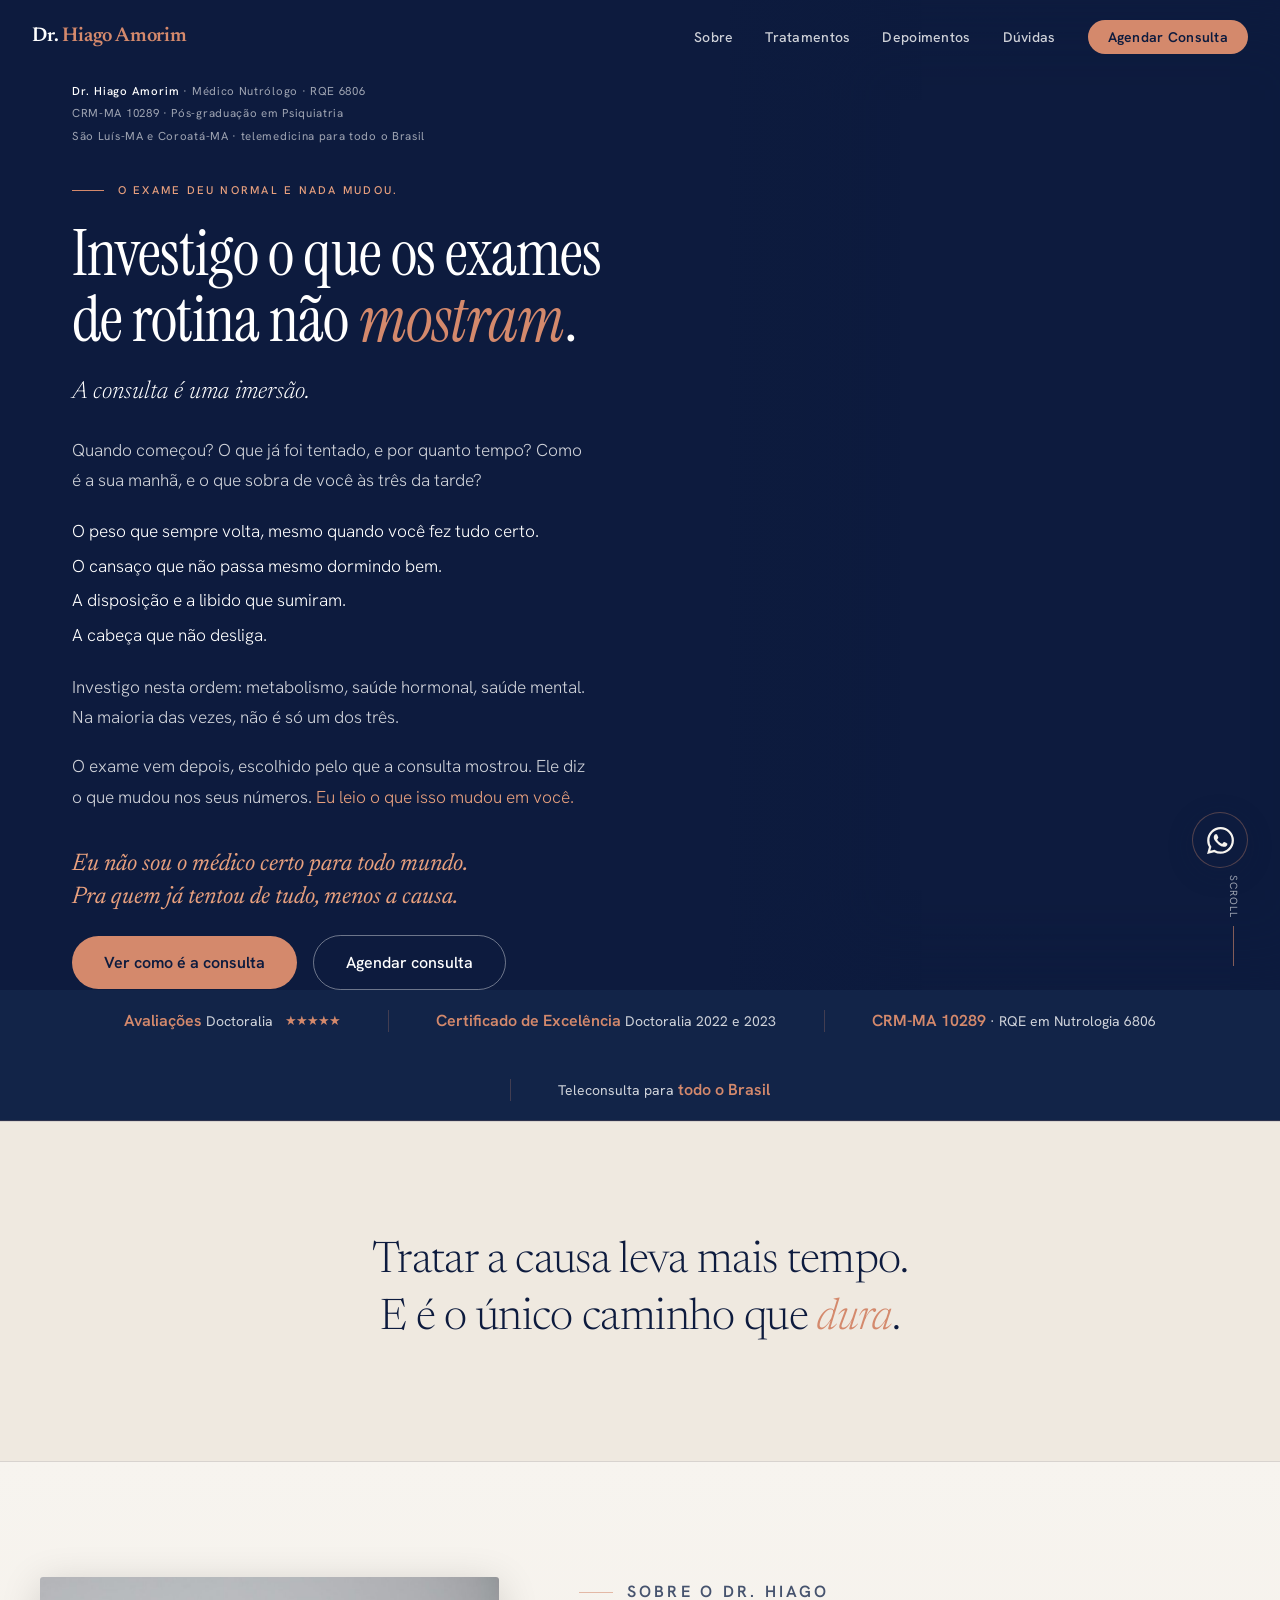
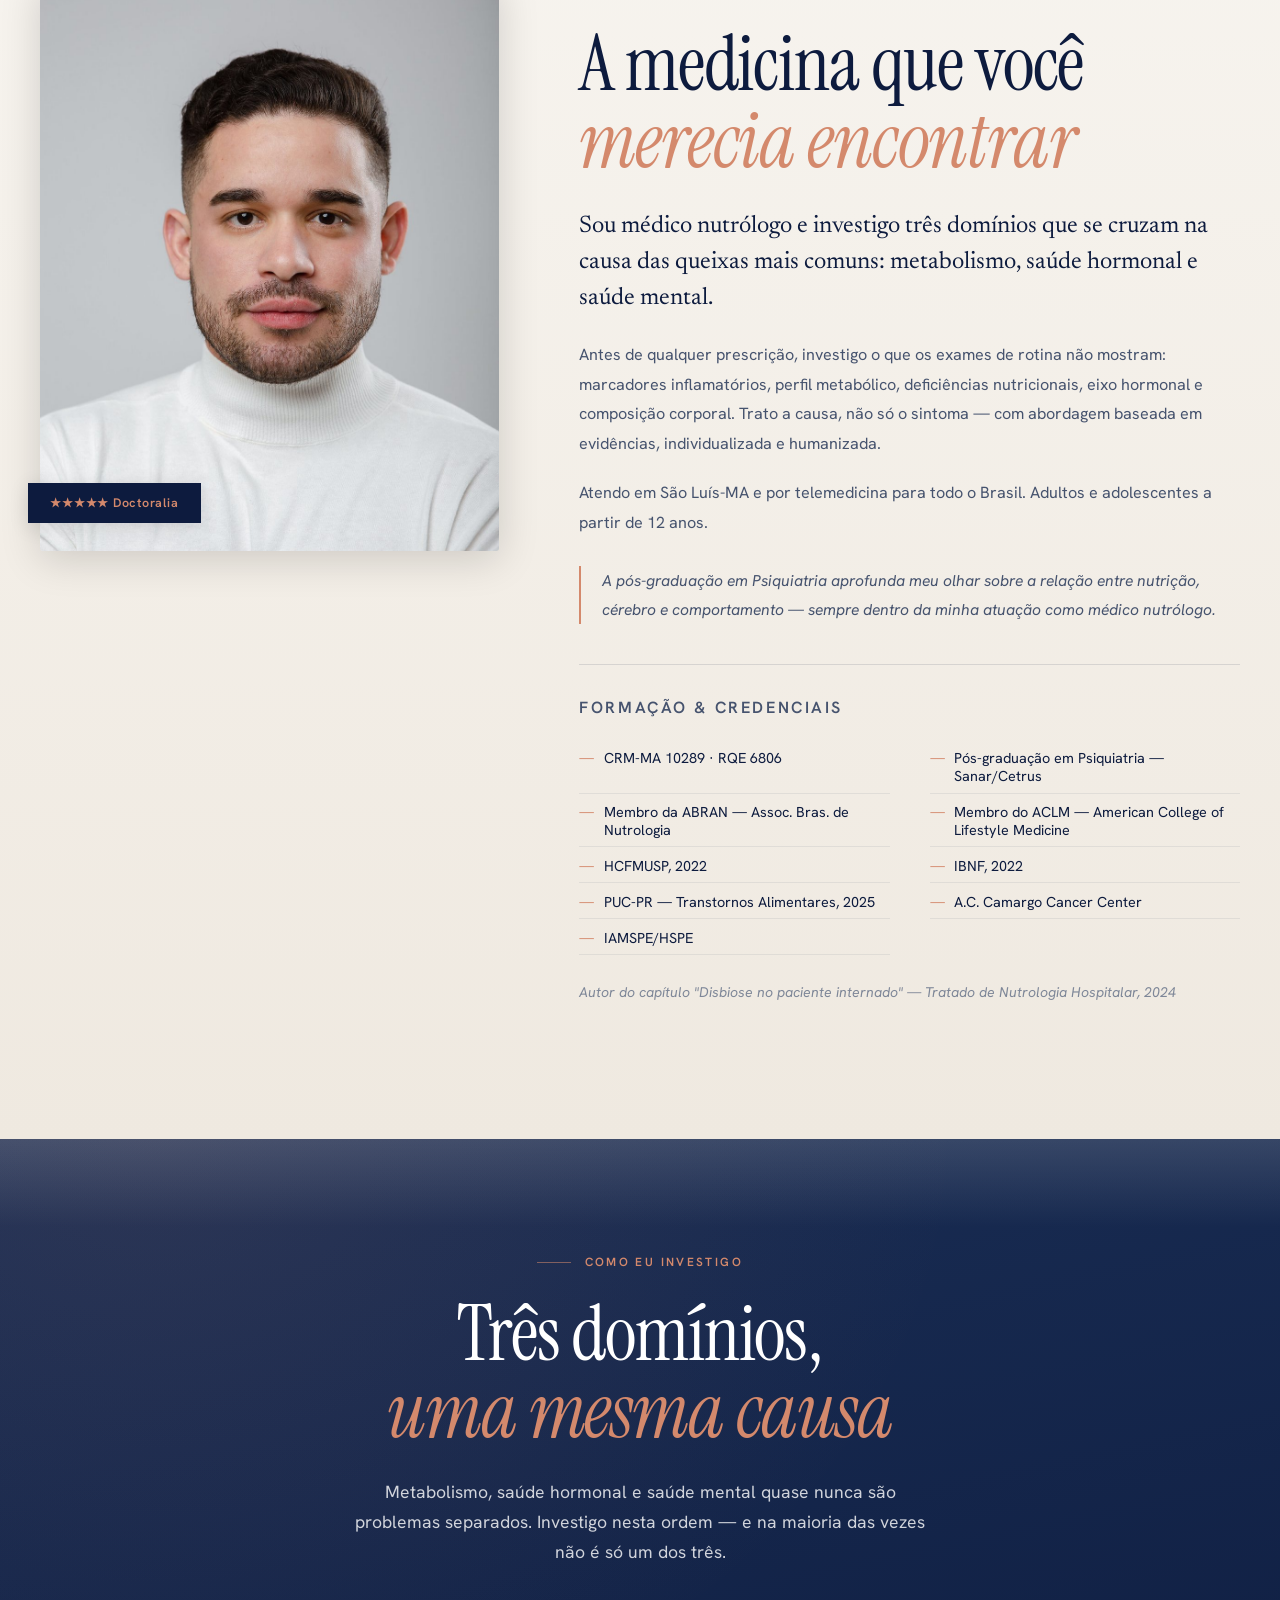
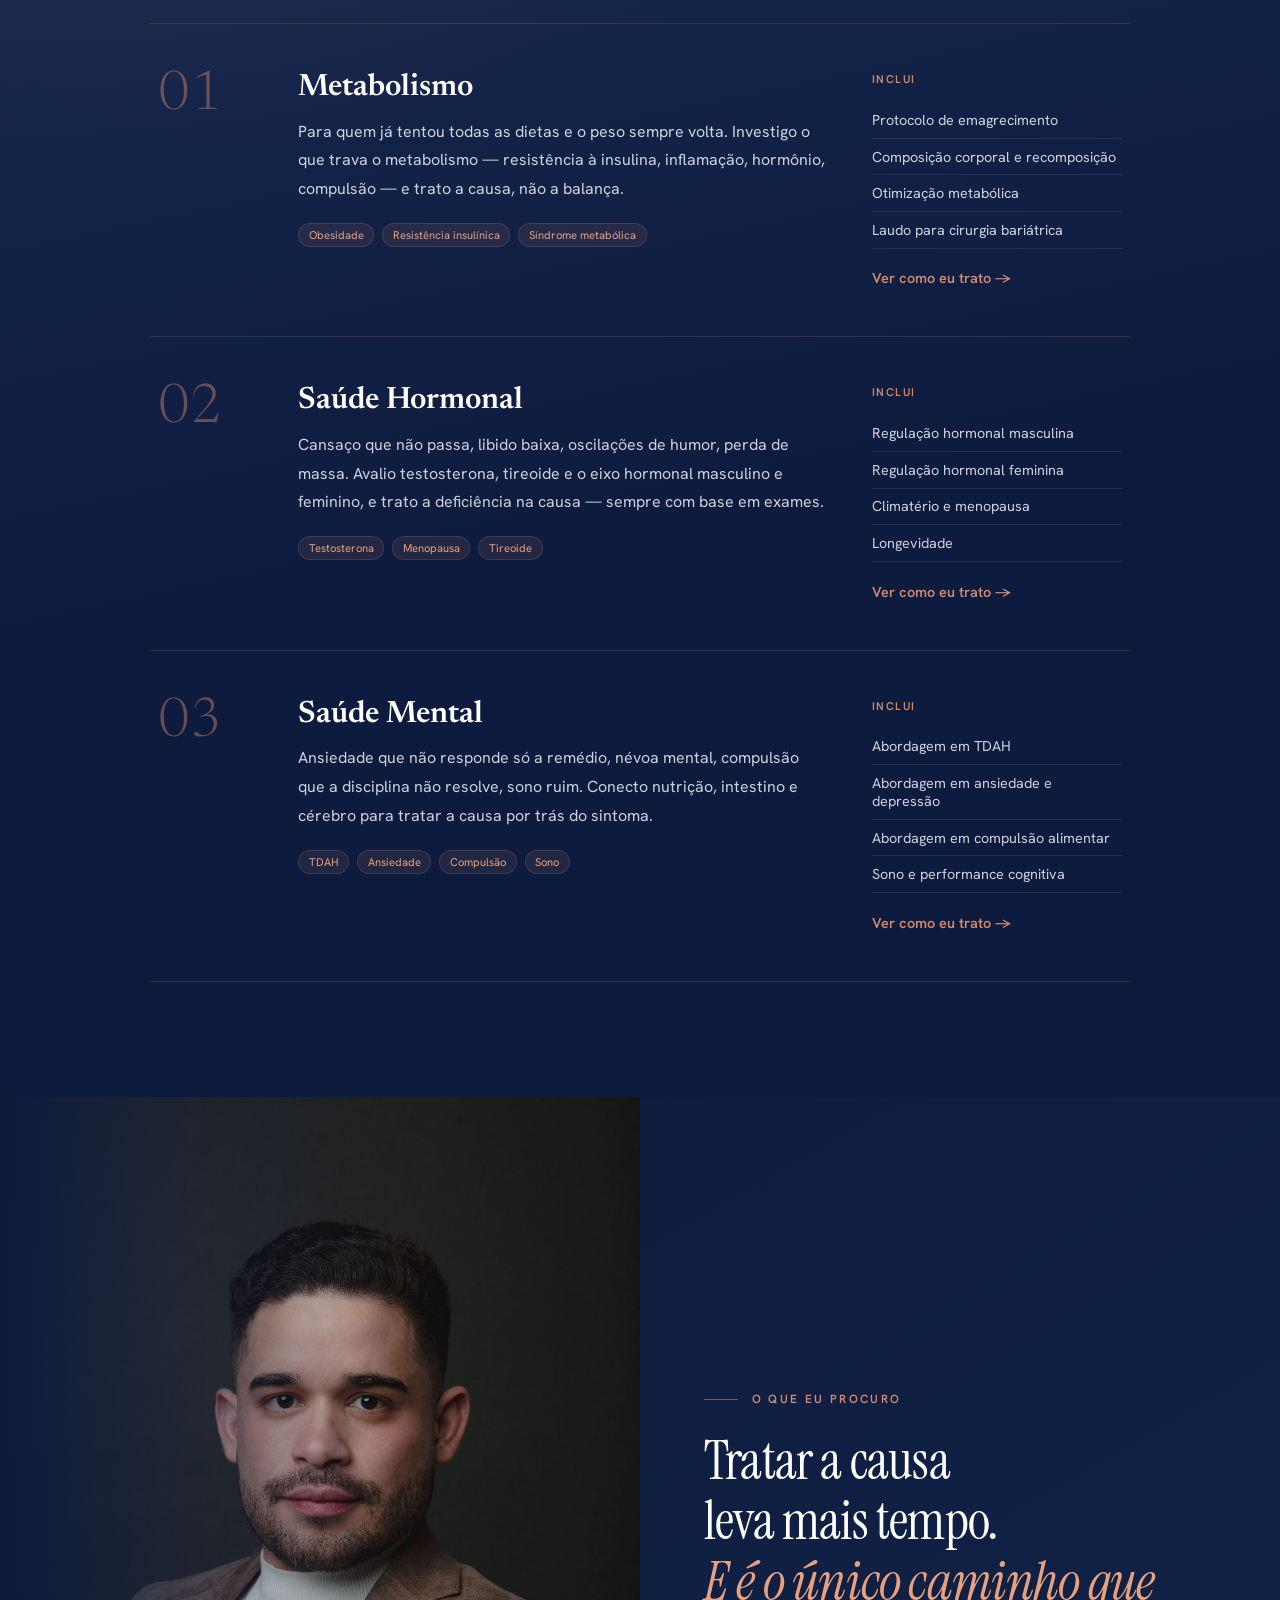
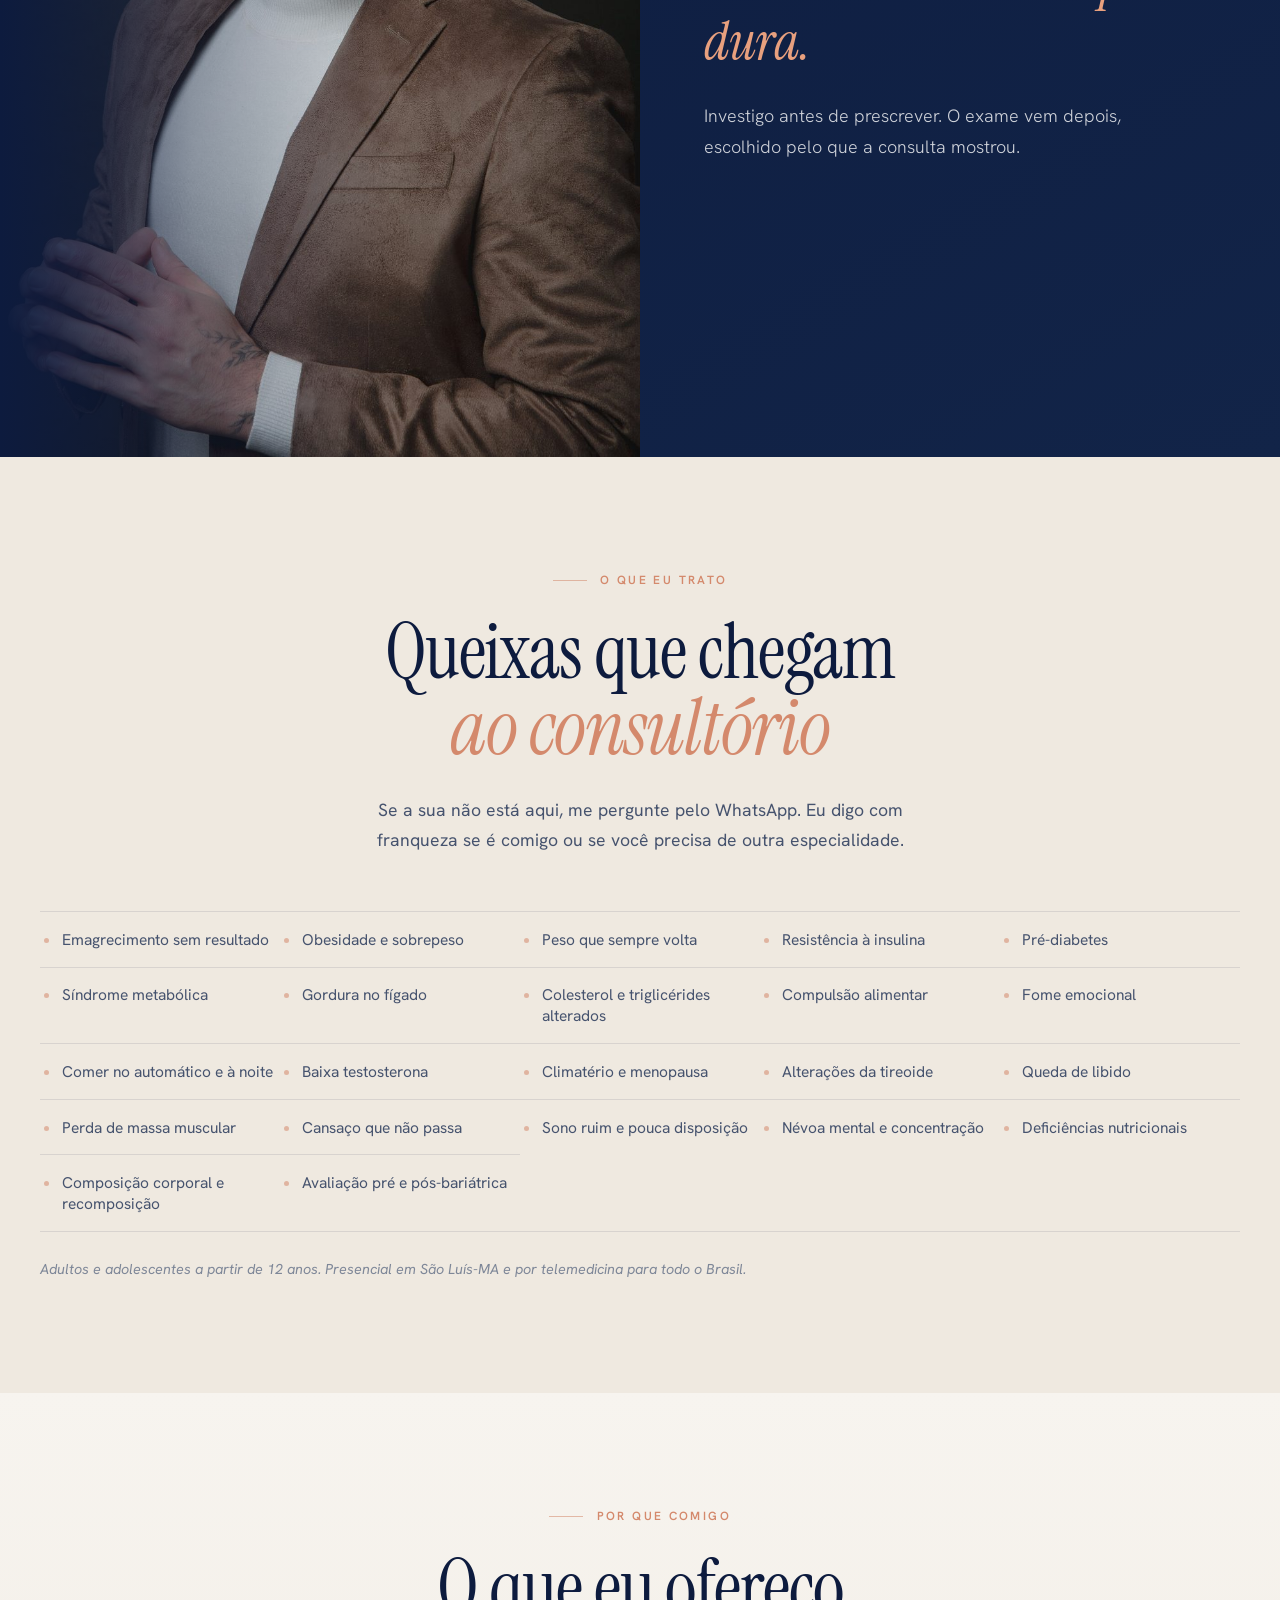
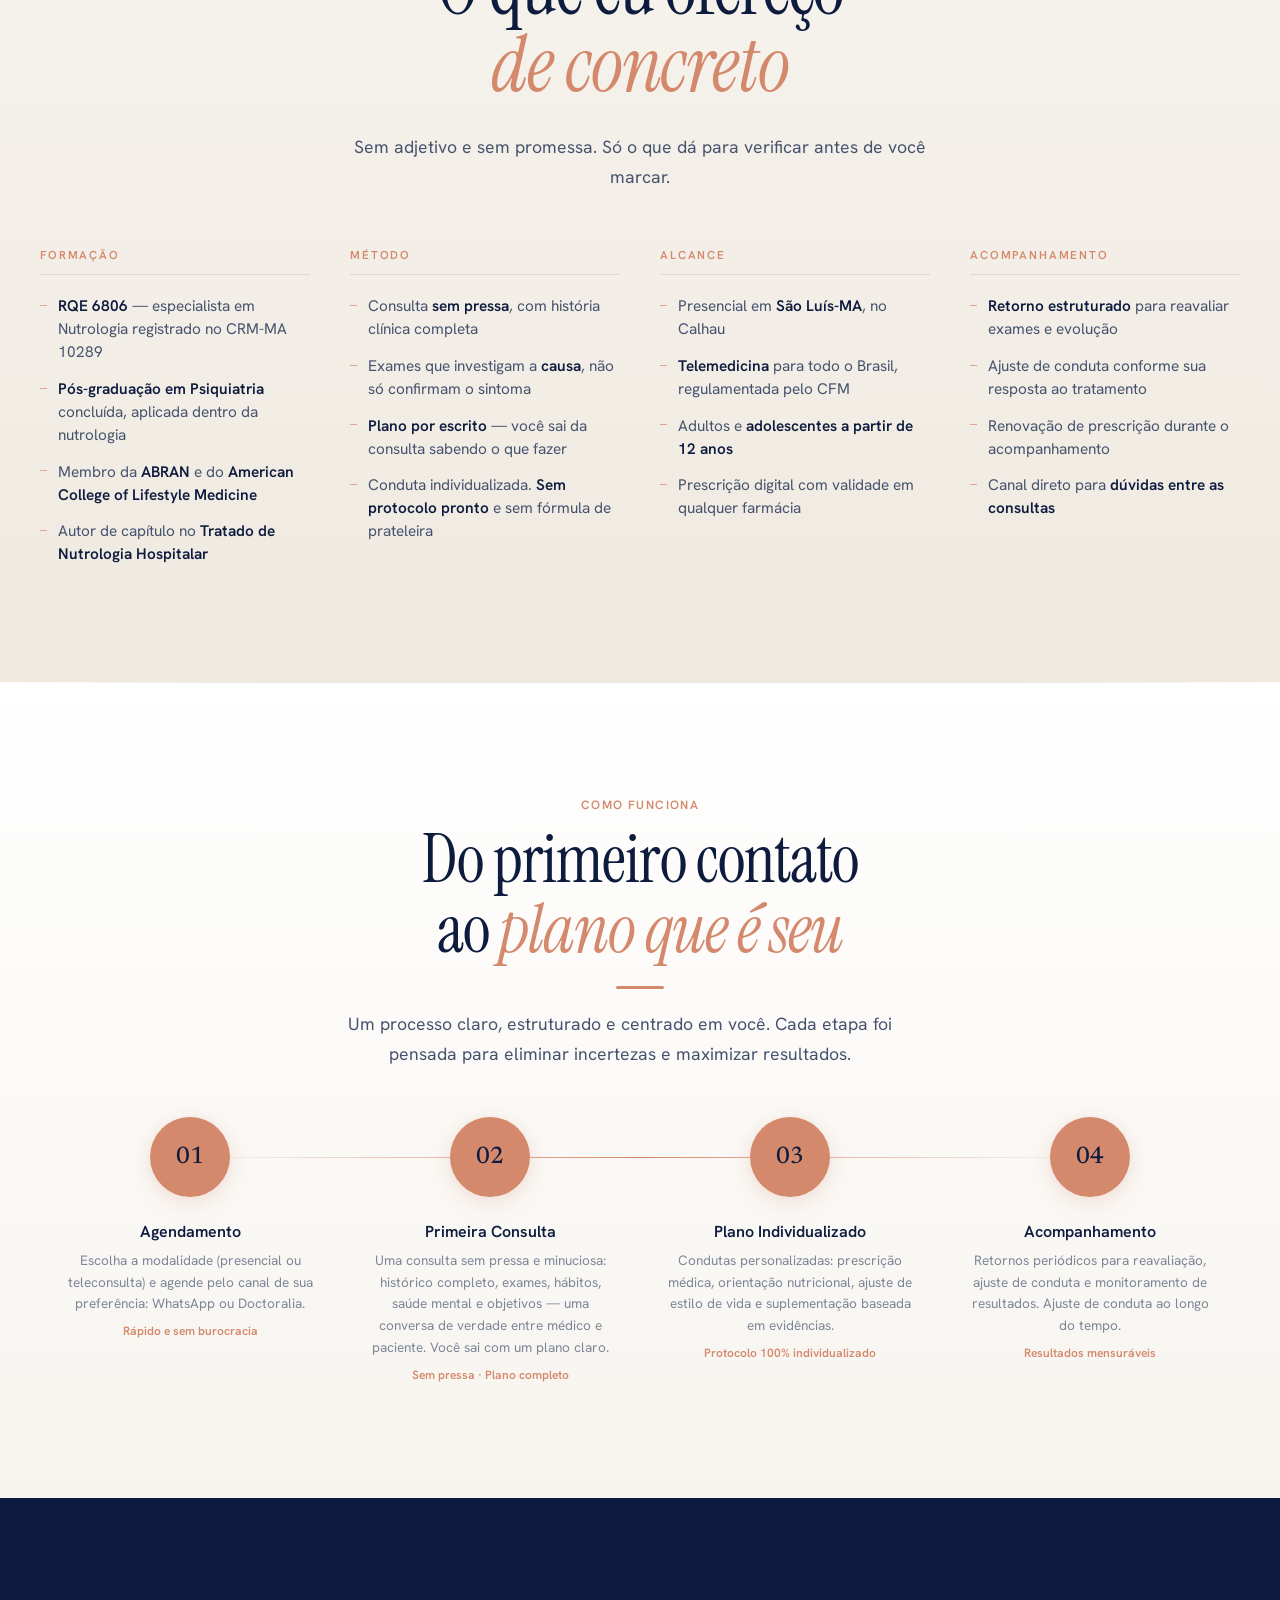
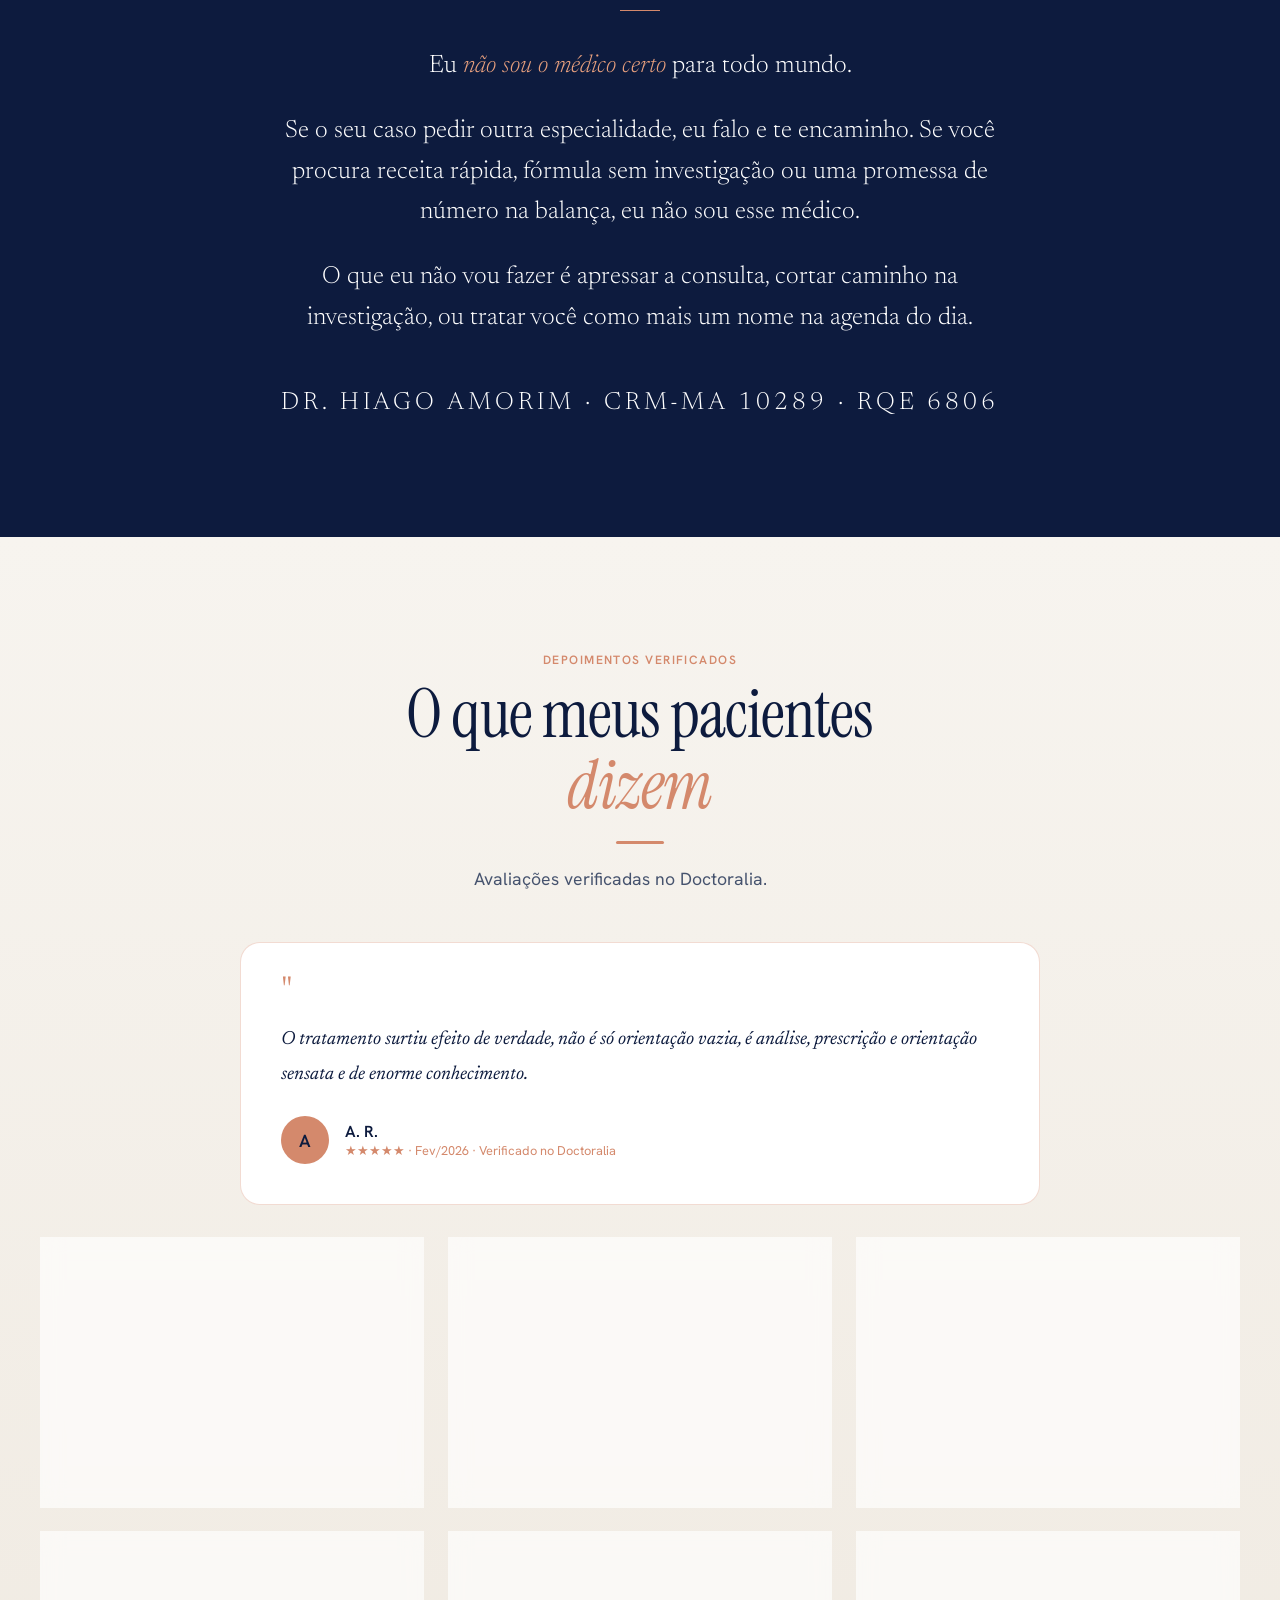
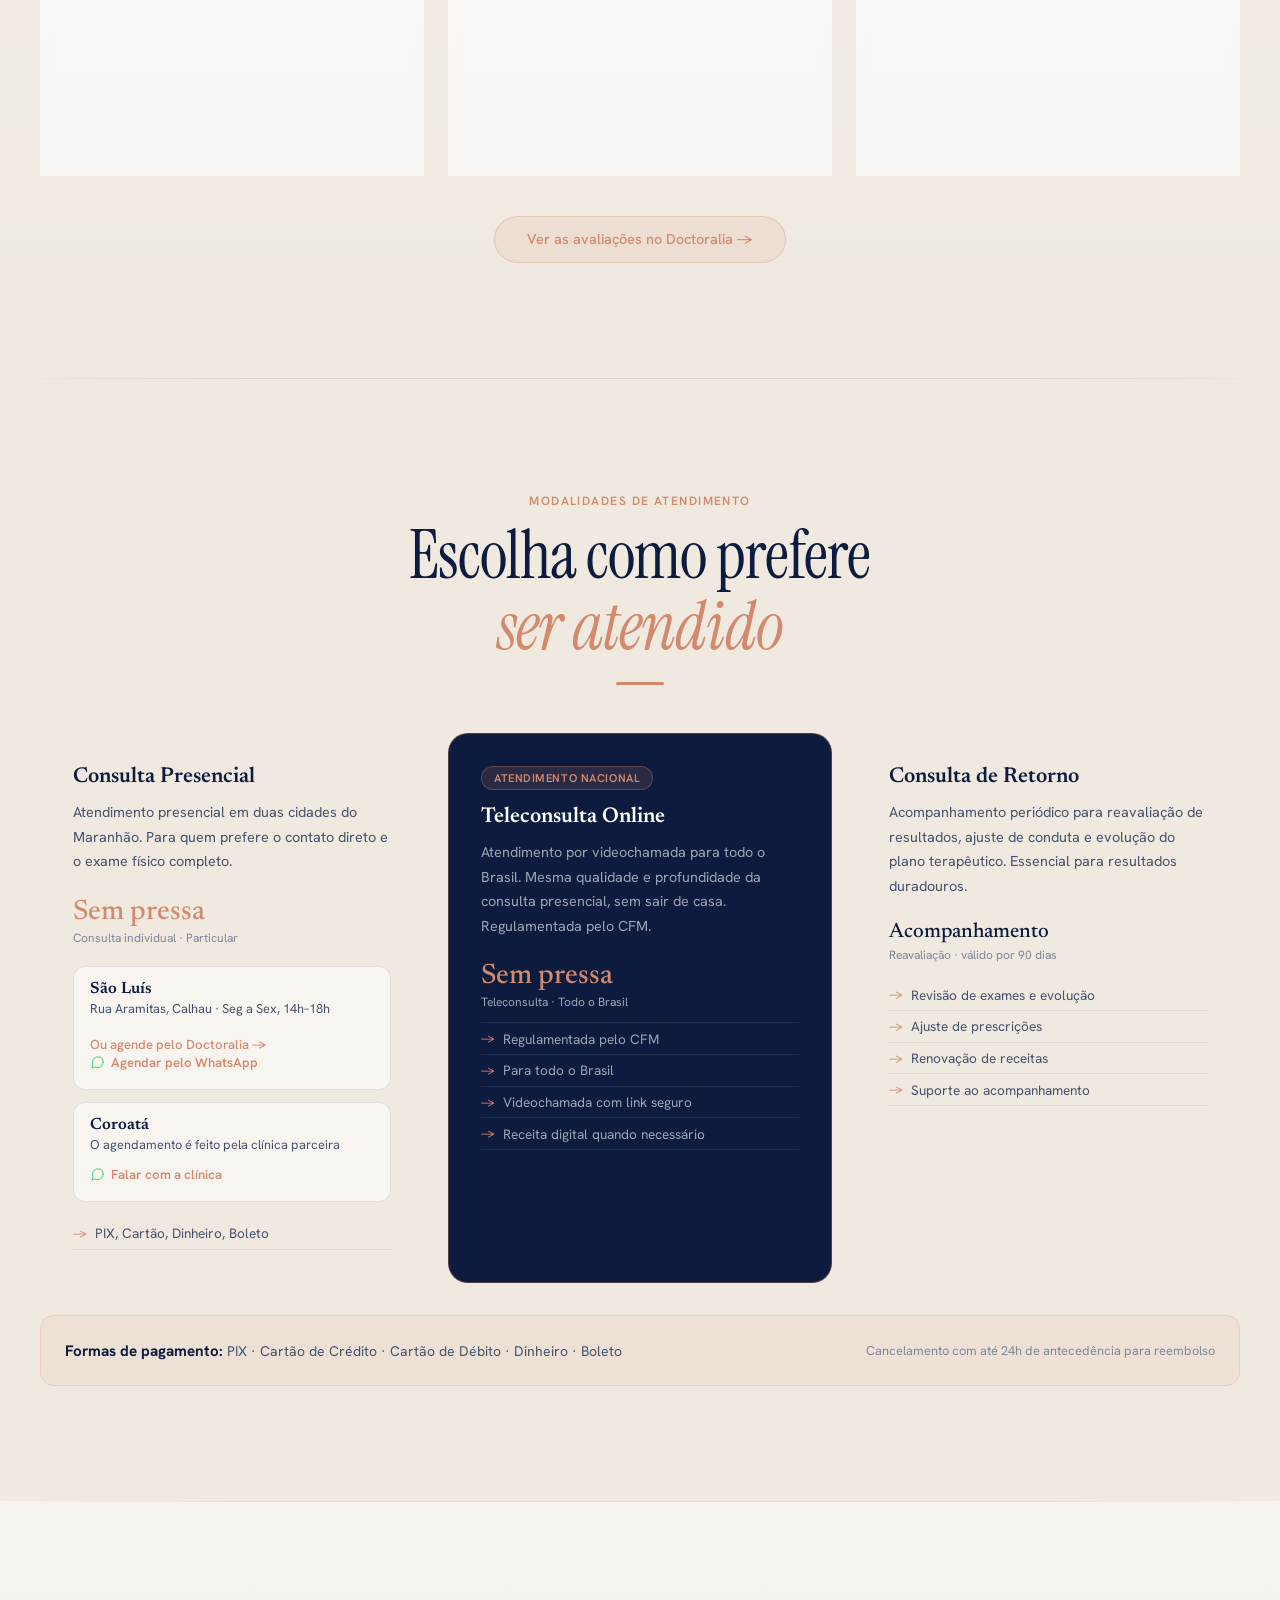
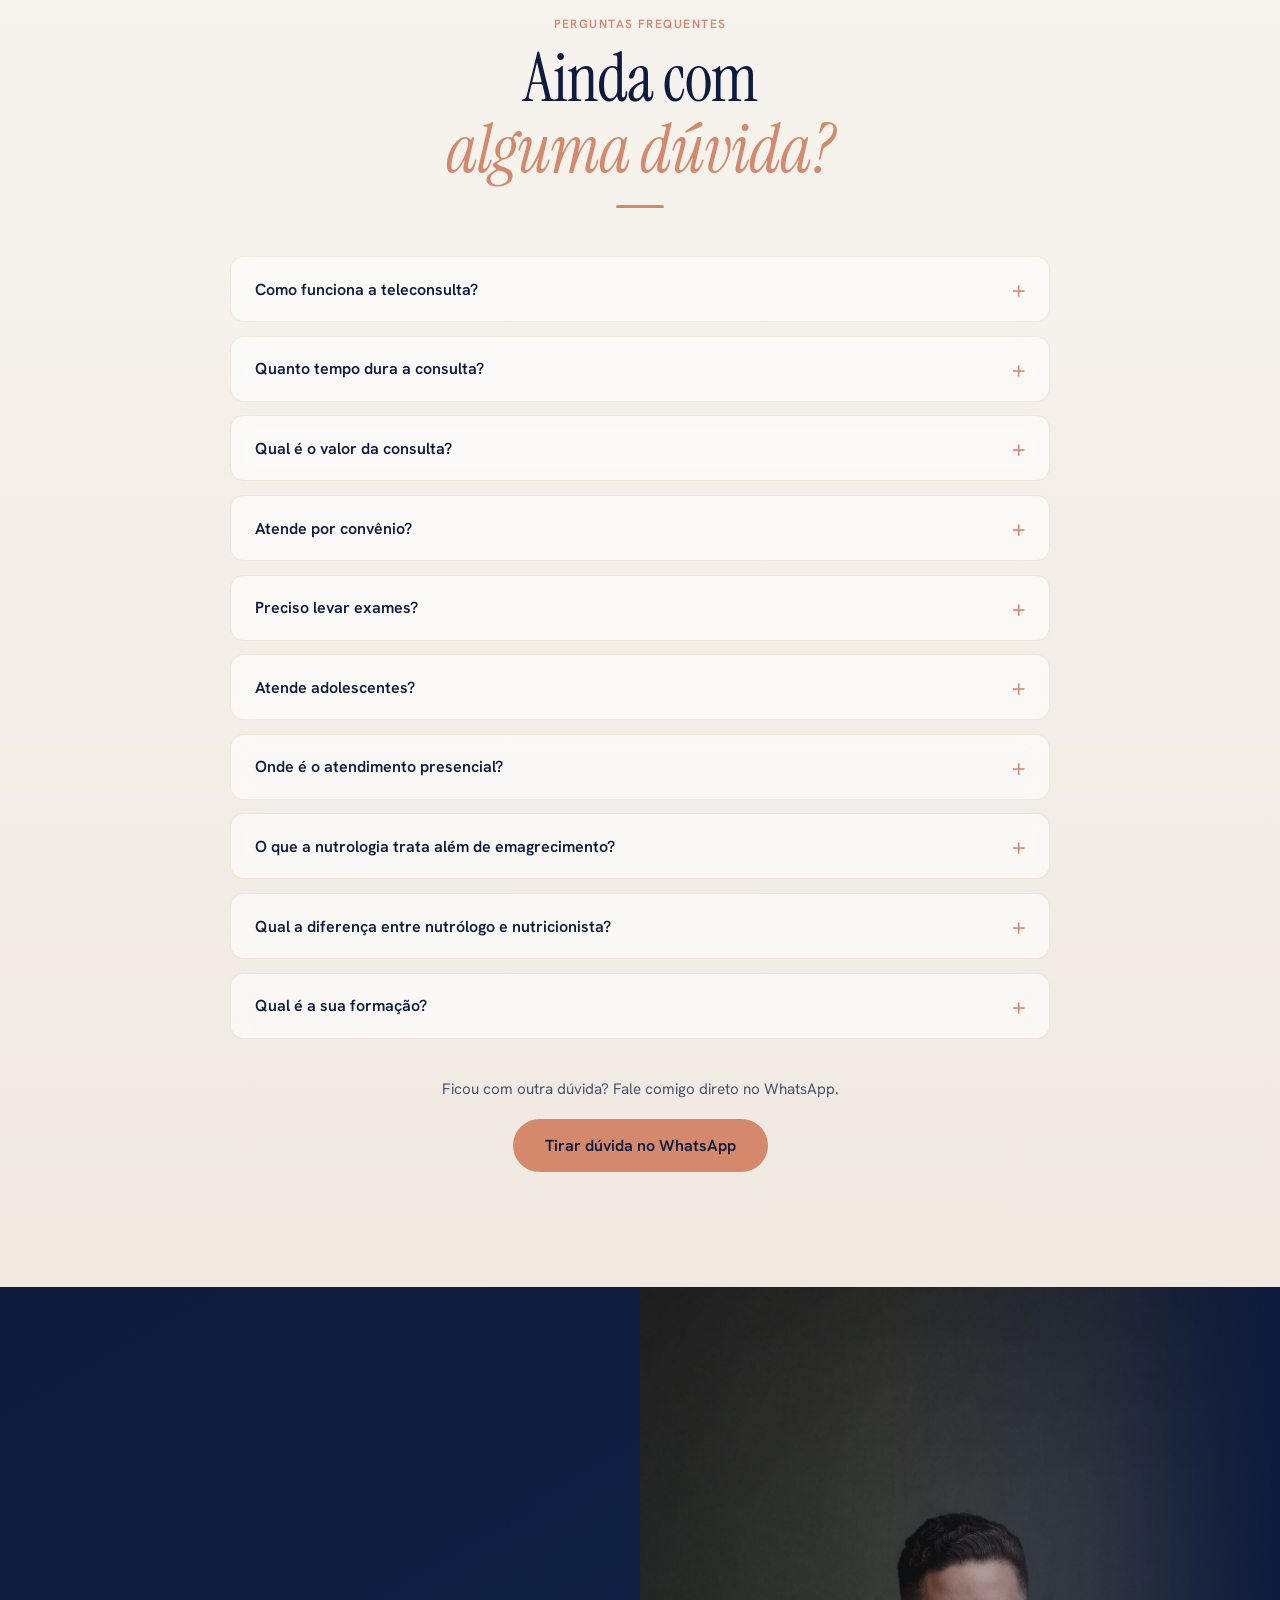
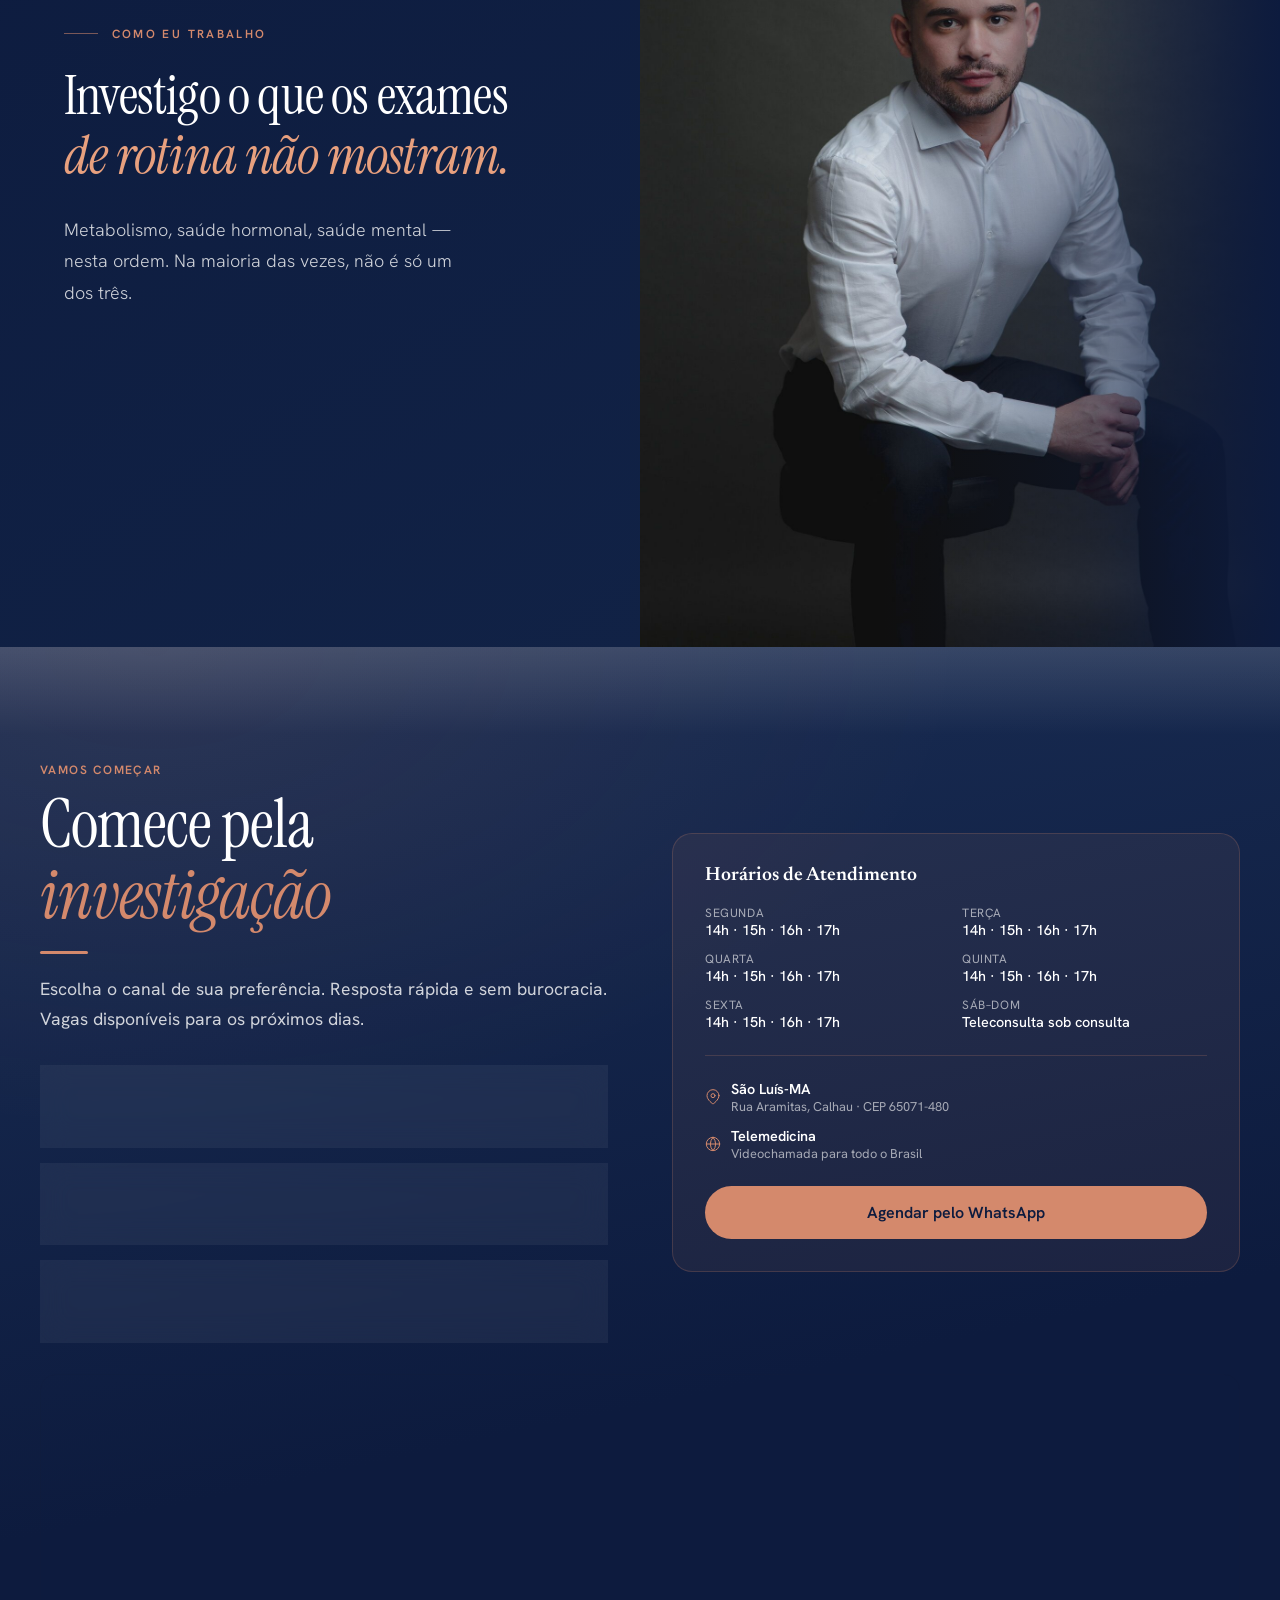
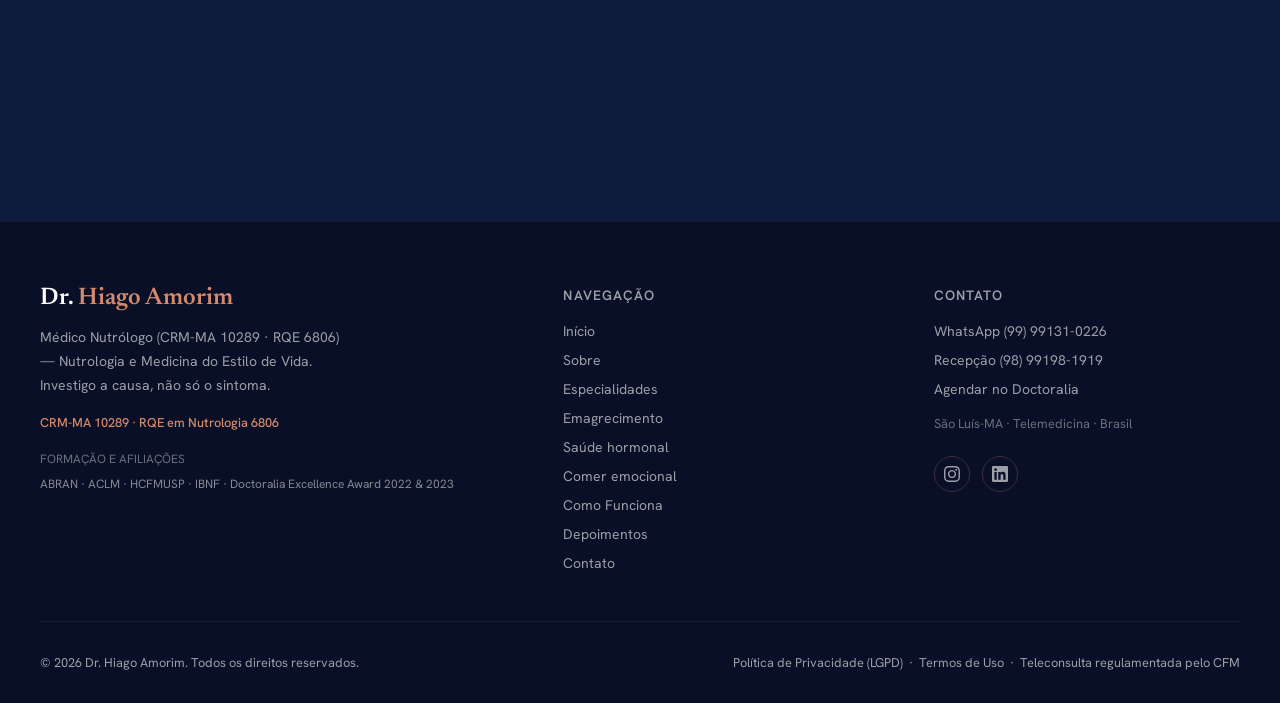
==== commit fe4a8380: "reescrita: 15 secoes viram 13, entra a serifa de display e sai a promessa CORTES (confirmados por el" ====
--- a/index.html
+++ b/index.html
@@ -33,7 +33,7 @@
     <!-- Preconnect for performance -->
     <link rel="preconnect" href="https://fonts.googleapis.com">
     <link rel="preconnect" href="https://fonts.gstatic.com" crossorigin>
-    <link href="https://fonts.googleapis.com/css2?family=Newsreader:ital,wght@0,300;0,400;0,500;0,600;1,300;1,400&family=Hanken+Grotesk:wght@300;400;500;600&display=swap" rel="stylesheet">
+    <link href="https://fonts.googleapis.com/css2?family=Instrument+Serif:ital@0;1&family=Newsreader:ital,wght@0,300;0,400;0,500;0,600;1,300;1,400&family=Hanken+Grotesk:wght@300;400;500;600&display=swap" rel="stylesheet">
 
     <!-- Schema Markup JSON-LD -->
     <script type="application/ld+json">
@@ -205,7 +205,7 @@
     </script>
     <link rel="icon" href="/favicon.svg" type="image/svg+xml">
     <link rel="apple-touch-icon" href="/favicon.svg">
-    <link rel="stylesheet" href="/assets/site.css?v=20260830d">
+    <link rel="stylesheet" href="/assets/site.css?v=20260830e">
 </head><body>
     <!-- Loader -->
     <div id="loader" aria-hidden="true">
@@ -322,29 +322,7 @@
             <div class="proof-text">Teleconsulta para <strong>todo o Brasil</strong></div>
         </div>
     </div>
-    <!-- "É VOCÊ?" / IDENTIFICAÇÃO -->
-    <section class="section section-white" id="e-voce" aria-labelledby="evoce-title">
-        <div class="container">
-            <div style="text-align:center;max-width:660px;margin:0 auto 3rem;">
-                <p class="section-label">Você se reconhece?</p>
-                <h2 class="section-title dark animate-on-scroll" id="evoce-title">Talvez o problema não<br>seja <em style="font-style:italic;color:var(--color-accent)">falta de esforço</em></h2>
-                <div class="divider" style="margin:1.25rem auto;"></div>
-                <p class="section-subtitle animate-on-scroll" style="margin:0 auto;">Muita gente chega ao consultório depois de tentar de tudo. Quando o corpo não responde ao esforço, quase sempre existe uma causa que os exames de rotina não mostram.</p>
-            </div>
-            <div class="signs-grid">
-                <div class="sign-item animate-on-scroll"><p>Fadiga que não passa, mesmo dormindo bem</p></div>
-                <div class="sign-item animate-on-scroll animate-delay-1"><p>Névoa mental que atrapalha o raciocínio</p></div>
-                <div class="sign-item animate-on-scroll animate-delay-2"><p>Peso que sempre volta, não importa a dieta</p></div>
-                <div class="sign-item animate-on-scroll"><p>Compulsão que a disciplina sozinha não resolve</p></div>
-                <div class="sign-item animate-on-scroll animate-delay-1"><p>Ansiedade que não responde só a medicamento</p></div>
-                <div class="sign-item animate-on-scroll animate-delay-2"><p>Queda de libido, energia ou massa muscular</p></div>
-            </div>
-            <div style="text-align:center;margin-top:3rem;" class="animate-on-scroll">
-                <p style="font-family:var(--font-serif);font-size:clamp(1.15rem,2vw,1.4rem);font-style:italic;color:var(--color-text);max-width:640px;margin:0 auto 1.75rem;line-height:1.5;">Se você se reconheceu em alguma dessas situações, existe uma investigação que pode mudar o seu tratamento.</p>
-                <a href="https://wa.me/5599991310226?text=Ol%C3%A1!%20Quero%20agendar%20uma%20consulta%20com%20o%20Dr.%20Hiago." target="_blank" rel="noopener" class="btn-primary" style="text-decoration:none;">Quero investigar a causa</a>
-            </div>
-        </div>
-    </section>
+    
     <!-- RESPIRO 1 -->
     <div class="manifesto">
         <p class="animate-on-scroll">Tratar a causa leva mais tempo.<br>E é o único caminho que <em>dura</em>.</p>
@@ -586,7 +564,7 @@
         <div class="container">
             <div style="text-align:center;max-width:640px;margin:0 auto;">
                 <p class="section-label">Como Funciona</p>
-                <h2 class="section-title dark animate-on-scroll" id="process-title">Do primeiro contato<br>à sua <em style="font-style:italic;color:var(--color-accent)">transformação</em></h2>
+                <h2 class="section-title dark animate-on-scroll" id="process-title">Do primeiro contato<br>ao <em style="font-style:italic;color:var(--color-accent)">plano que é seu</em></h2>
                 <div class="divider" style="margin:1.25rem auto;"></div>
                 <p class="section-subtitle animate-on-scroll">Um processo claro, estruturado e centrado em você. Cada etapa foi pensada para eliminar incertezas e maximizar resultados.</p>
             </div>
@@ -612,7 +590,7 @@
                 <div class="process-step animate-on-scroll animate-delay-3">
                     <div class="step-number">04</div>
                     <h3 class="step-title">Acompanhamento</h3>
-                    <p class="step-desc">Retornos periódicos para reavaliação, ajuste de conduta e monitoramento de resultados. Transformação sustentável e duradoura.</p>
+                    <p class="step-desc">Retornos periódicos para reavaliação, ajuste de conduta e monitoramento de resultados. Ajuste de conduta ao longo do tempo.</p>
                     <div class="step-time">Resultados mensuráveis</div>
                 </div>
             </div>
@@ -730,30 +708,7 @@
             </div>
         </div>
     </section>
-    <!-- AJUDE ALGUÉM QUE VOCÊ AMA -->
-    <section class="section section-white" id="ajudar" aria-labelledby="help-title">
-        <div class="container">
-            <div class="help-grid">
-                <div class="help-copy">
-                    <p class="eyebrow">Se não é por você</p>
-                    <h2 class="editorial-title animate-on-scroll" id="help-title" style="margin-bottom:1.75rem;">Ajude alguém<br><em>que você ama</em></h2>
-                    <p class="animate-on-scroll">Você consegue ver. A pessoa está mais cansada, mais calada, evitando espelho e evitando assunto. Ela já tentou de tudo. Você já sugeriu de tudo.</p>
-                    <p class="animate-on-scroll animate-delay-1">E cada tentativa que não dá certo deixa os dois mais exaustos. Ela se culpa. <strong>E você não sabe mais o que dizer sem parecer cobrança.</strong></p>
-                    <p class="animate-on-scroll animate-delay-2">Quando alguém que a gente ama sofre, a gente sofre junto. Mas você não precisa convencer ninguém de nada. Só precisa saber que existe um caminho que começa investigando a causa, em vez de exigir mais força de vontade de quem já está no limite dela.</p>
-                </div>
-                <div class="help-aside animate-on-scroll animate-delay-1">
-                    <h3>O que você pode fazer hoje</h3>
-                    <ul>
-                        <li>Pare de sugerir dieta. Ela já conhece todas. O que falta não é informação.</li>
-                        <li>Ofereça companhia, não solução: "quer que eu vá junto na consulta?"</li>
-                        <li>Se ela aceitar, o primeiro passo é uma avaliação médica que investiga metabolismo, hormônios e a relação com a comida.</li>
-                        <li>Se ela não quiser agora, tudo bem. Guarde o contato para quando ela quiser.</li>
-                    </ul>
-                    <a href="#contato" class="btn-primary">Falar comigo pelo WhatsApp</a>
-                </div>
-            </div>
-        </div>
-    </section>
+    
 
     <!-- SERVICES / ATENDIMENTO SECTION -->
     <section class="section section-cream-2" id="atendimento" aria-labelledby="serv-title" style="background:var(--color-cream-2);">
@@ -880,12 +835,26 @@
         </div>
     </section>
     <!-- CONTACT / CTA SECTION -->
+    <!-- SEGUNDA FAIXA DE IMAGEM — foto invertida, no ritmo alternado da referencia.
+         Usa a foto 03 do ensaio (camisa de mangas dobradas): tom de consulta, nao de retrato. -->
+    <section class="fullbleed fullbleed--rev" aria-label="A consulta">
+        <figure class="fullbleed-media">
+            <img src="/images/dr-hiago-consulta.jpg" width="1400" height="2100" loading="lazy" decoding="async"
+                 alt="Dr. Hiago Amorim em consulta">
+        </figure>
+        <div class="fullbleed-text">
+            <p class="eyebrow">Como eu trabalho</p>
+            <h2 class="fullbleed-title">Investigo o que os exames<br><em>de rotina não mostram.</em></h2>
+            <p class="fullbleed-sub">Metabolismo, saúde hormonal, saúde mental — nesta ordem. Na maioria das vezes, não é só um dos três.</p>
+        </div>
+    </section>
+
     <section class="section section-dark" id="contato" aria-labelledby="contact-title">
         <div class="container">
             <div class="contact-grid">
                 <div class="contact-info">
                     <p class="section-label">Vamos começar</p>
-                    <h2 class="section-title light animate-on-scroll" id="contact-title">Dê o primeiro passo<br>para sua <em style="font-style:italic;color:var(--color-accent)">transformação</em></h2>
+                    <h2 class="section-title light animate-on-scroll" id="contact-title">Comece pela<br><em style="font-style:italic;color:var(--color-accent)">investigação</em></h2>
                     <div class="divider"></div>
                     <p class="section-subtitle light animate-on-scroll">Escolha o canal de sua preferência. Resposta rápida e sem burocracia. Vagas disponíveis para os próximos dias.</p>
                     <div class="contact-channels animate-on-scroll">
--- a/assets/site.css
+++ b/assets/site.css
@@ -1117,3 +1117,61 @@
     .fullbleed-media { min-height: 52vh; }
     .fullbleed-media::after { background: linear-gradient(180deg, rgba(13,27,62,0) 45%, var(--color-dark) 100%); }
 }
+
+
+/* === DISPLAY INSTRUMENT SERIF — 30/08/2026 ==========================
+   Papel que faltava: a serifa de display de contraste altissimo, que e o que
+   da a assinatura da referencia em tamanho grande. Analoga livre da PP
+   Editorial New; +65KB contra ~US$120 de licenca. Newsreader continua como
+   serifa de TEXTO e Hanken Grotesk como sans — as tres funcoes cobertas. */
+:root { --font-display: 'Instrument Serif', 'Newsreader', Georgia, serif; }
+
+.hero-title, .editorial-title, .fullbleed-title, .section-title {
+    font-family: var(--font-display);
+    font-weight: 400;            /* Instrument Serif ja e fina por desenho */
+    letter-spacing: -0.015em;
+}
+.hero-title { line-height: 1.02; }
+.editorial-title { line-height: 1.0; }
+/* o italico da Instrument Serif e o destaque — mantem o coral da marca */
+.hero-title em, .editorial-title em, .fullbleed-title em, .section-title em {
+    font-family: var(--font-display); font-style: italic; font-weight: 400;
+}
+
+/* Faixa invertida: foto a direita. A referencia alterna os lados. */
+.fullbleed--rev { direction: rtl; }
+.fullbleed--rev > * { direction: ltr; }
+.fullbleed--rev .fullbleed-media::after {
+    background: linear-gradient(270deg, var(--color-dark) 0%, rgba(13,27,62,0.35) 30%, rgba(13,27,62,0) 62%);
+}
+@media (max-width: 900px) {
+    .fullbleed--rev { direction: ltr; }
+    .fullbleed--rev .fullbleed-media::after {
+        background: linear-gradient(180deg, rgba(13,27,62,0) 45%, var(--color-dark) 100%);
+    }
+}
+
+
+/* === DISPLAY: Instrument Serif — 30/08/2026 ==========================
+   O papel que faltava: serifa de display de contraste altissimo, analoga
+   gratuita da PP Editorial New da referencia. +65KB, contra ~US$120 de
+   licenca. ⛔ NAO e Playfair, que ele rejeitou por "parecer feito por IA".
+   Usada SO em tamanho grande — em corpo de texto ela nao funciona. */
+:root { --font-display: 'Instrument Serif', 'Newsreader', Georgia, serif; }
+
+.hero-title,
+.editorial-title,
+.section-title,
+.fullbleed-title {
+    font-family: var(--font-display);
+    font-weight: 400;          /* a Instrument Serif tem um peso so */
+    letter-spacing: -0.015em;
+}
+/* Ela ja e fina por desenho: sem o peso 300 o texto some */
+.hero-title em, .editorial-title em, .section-title em, .fullbleed-title em {
+    font-style: italic; font-weight: 400;
+}
+/* Tamanhos sobem de novo: display de alto contraste aguenta mais escala */
+.hero-title      { font-size: clamp(3.1rem, 7.4vw, 6rem); line-height: 1.02; }
+.editorial-title { font-size: clamp(2.8rem, 6vw, 5.6rem); }
+.section-title   { font-size: clamp(2.4rem, 5.2vw, 4.4rem); }
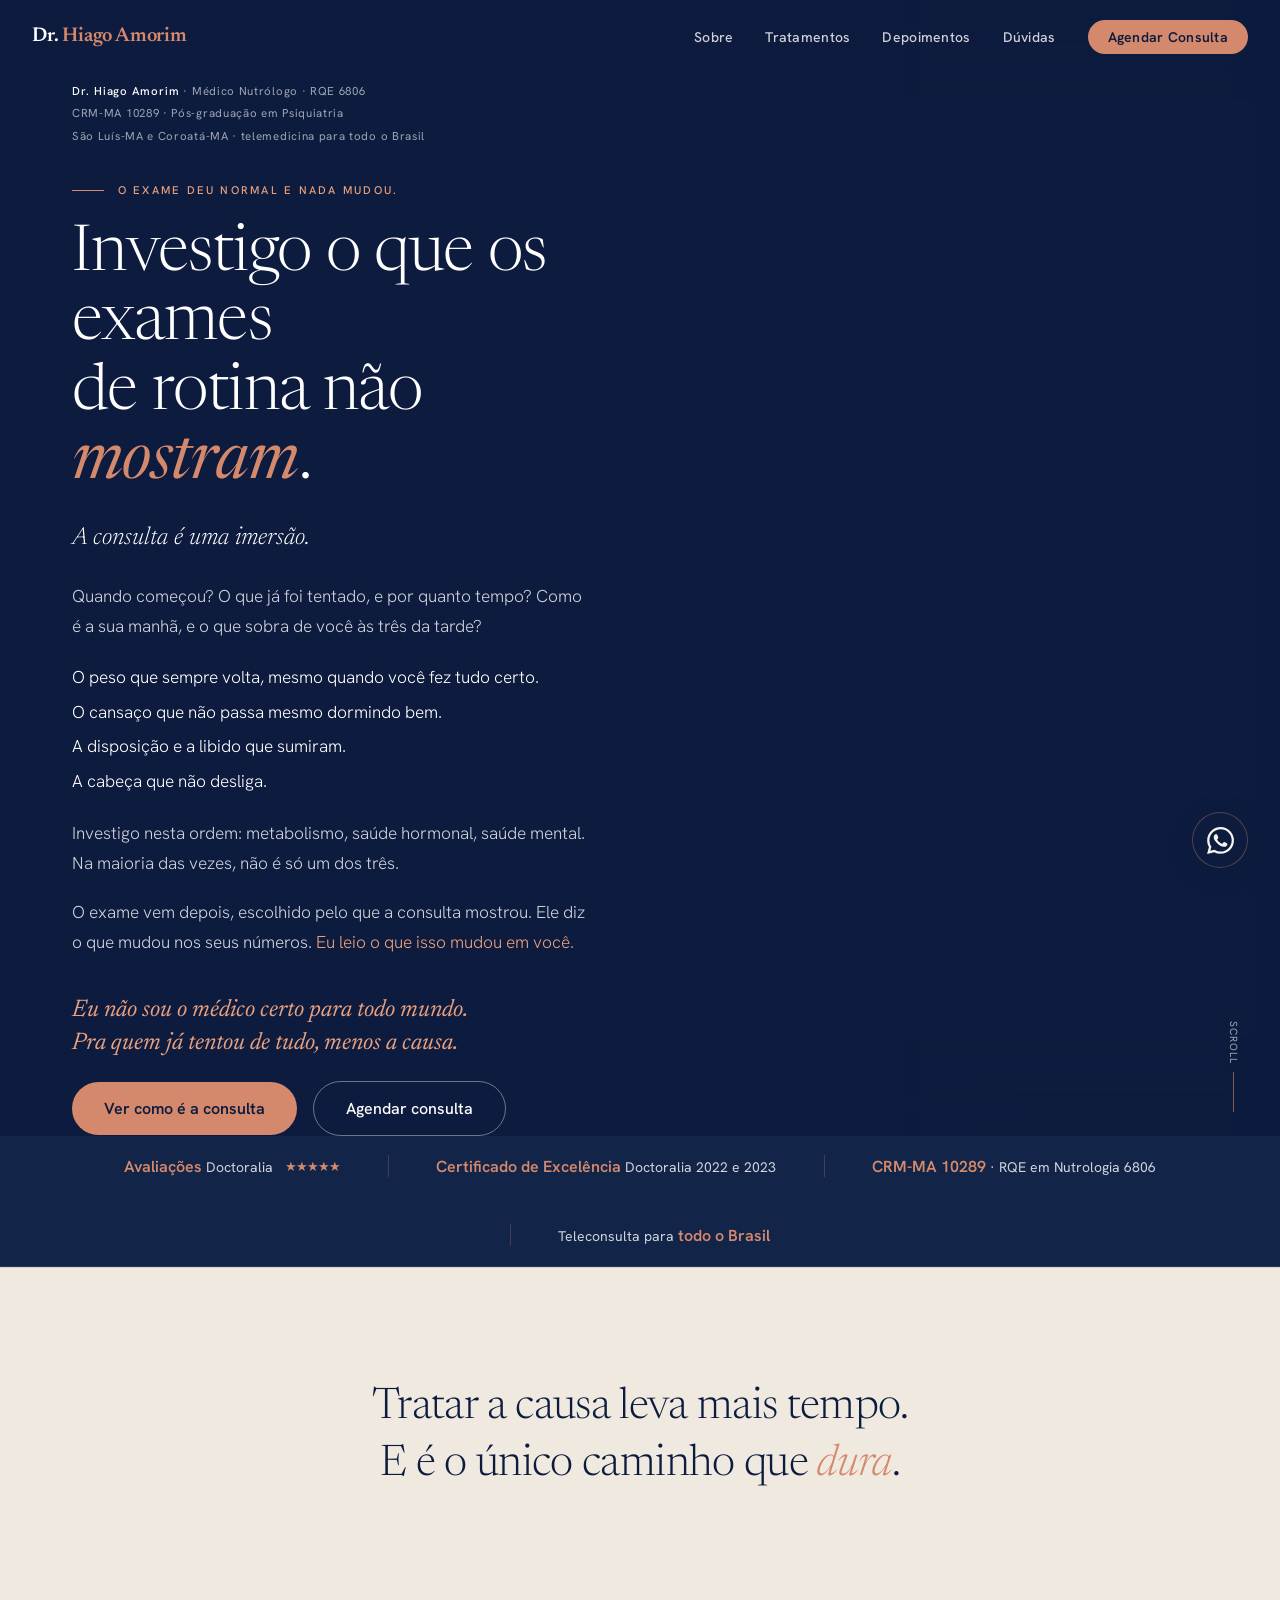
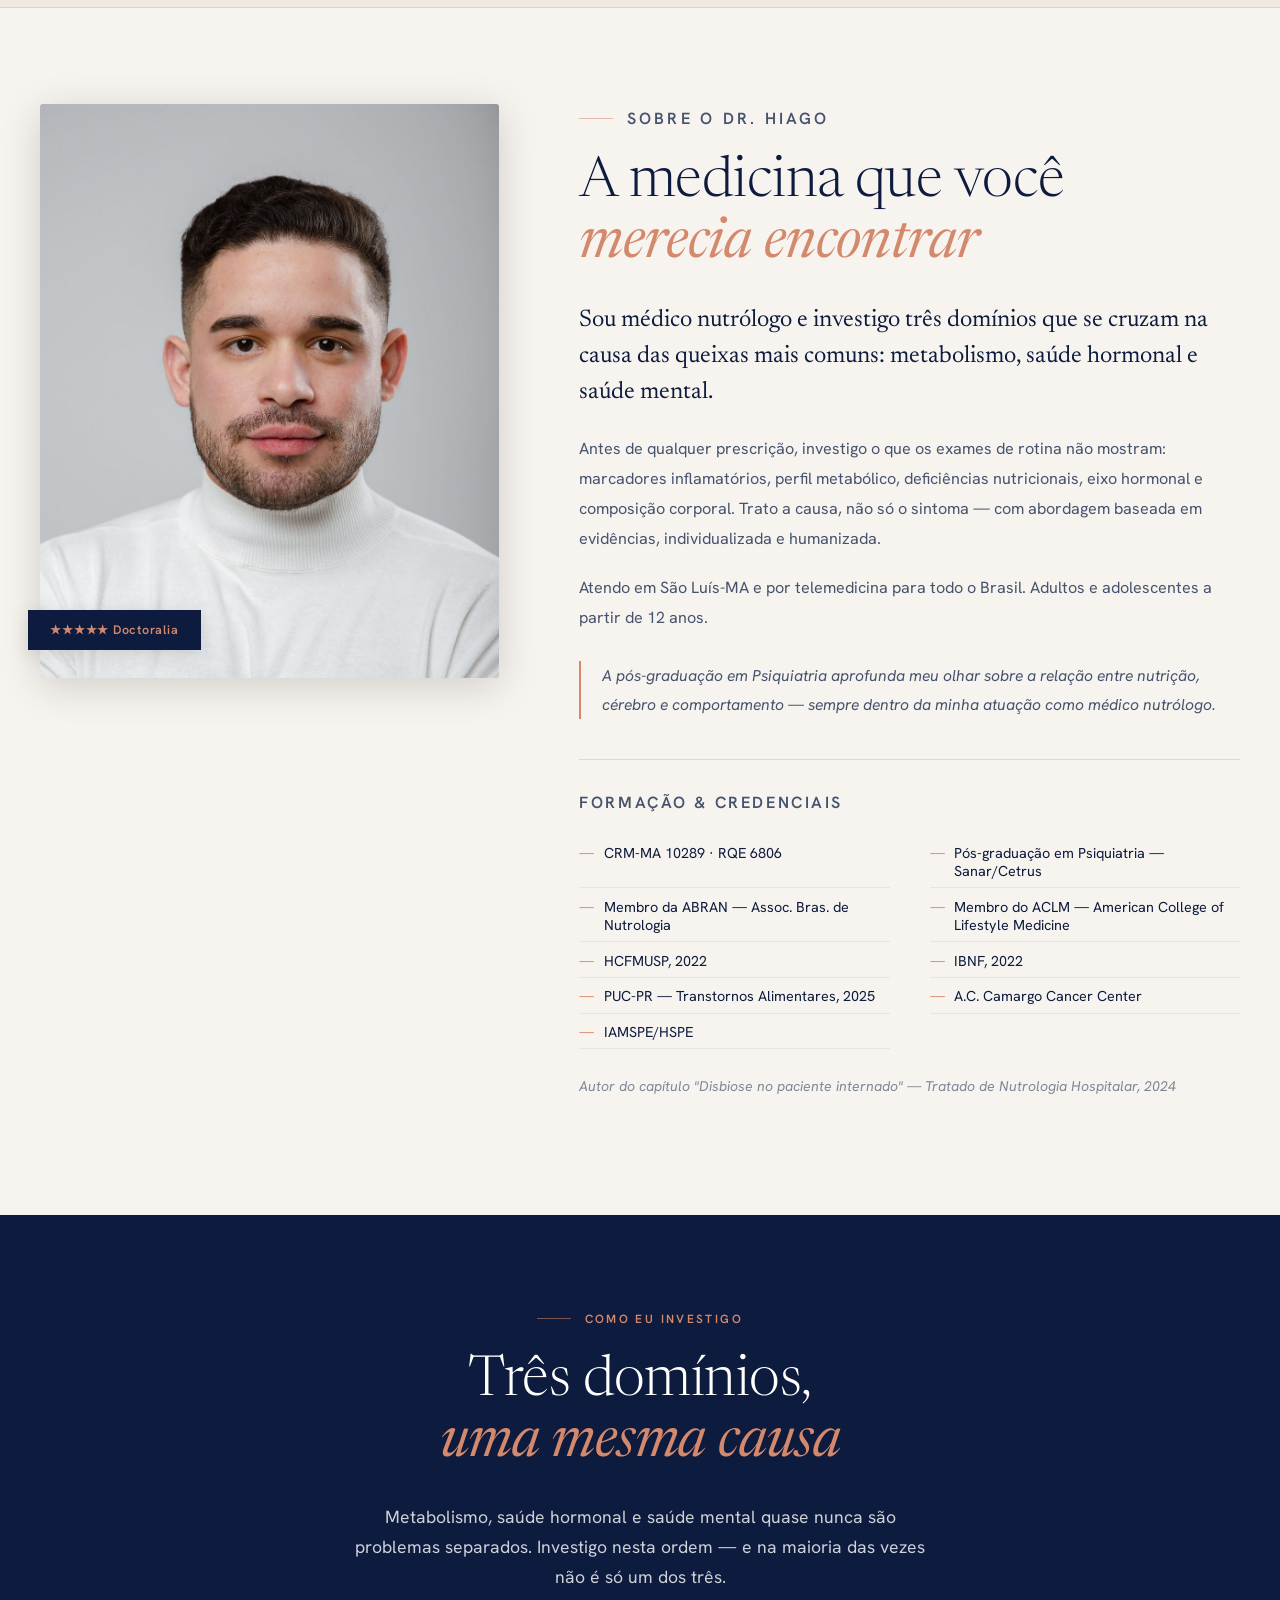
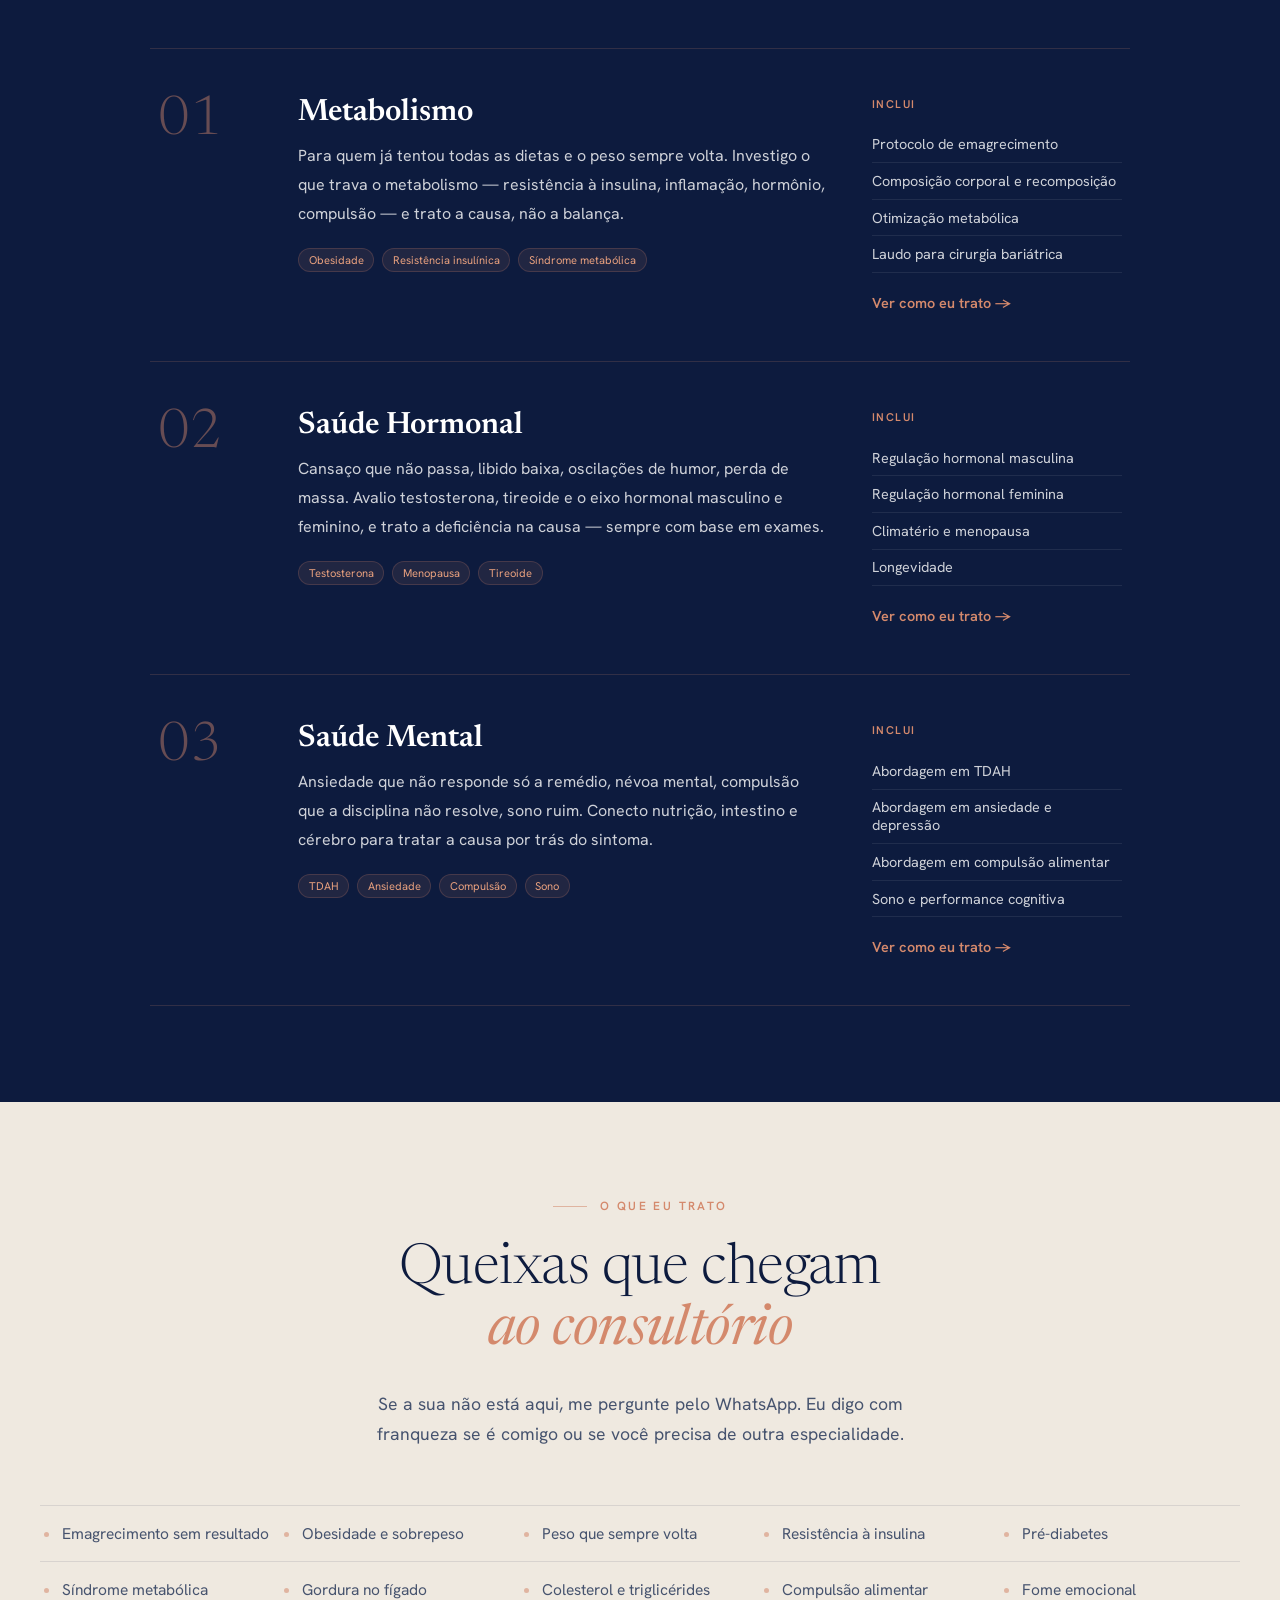
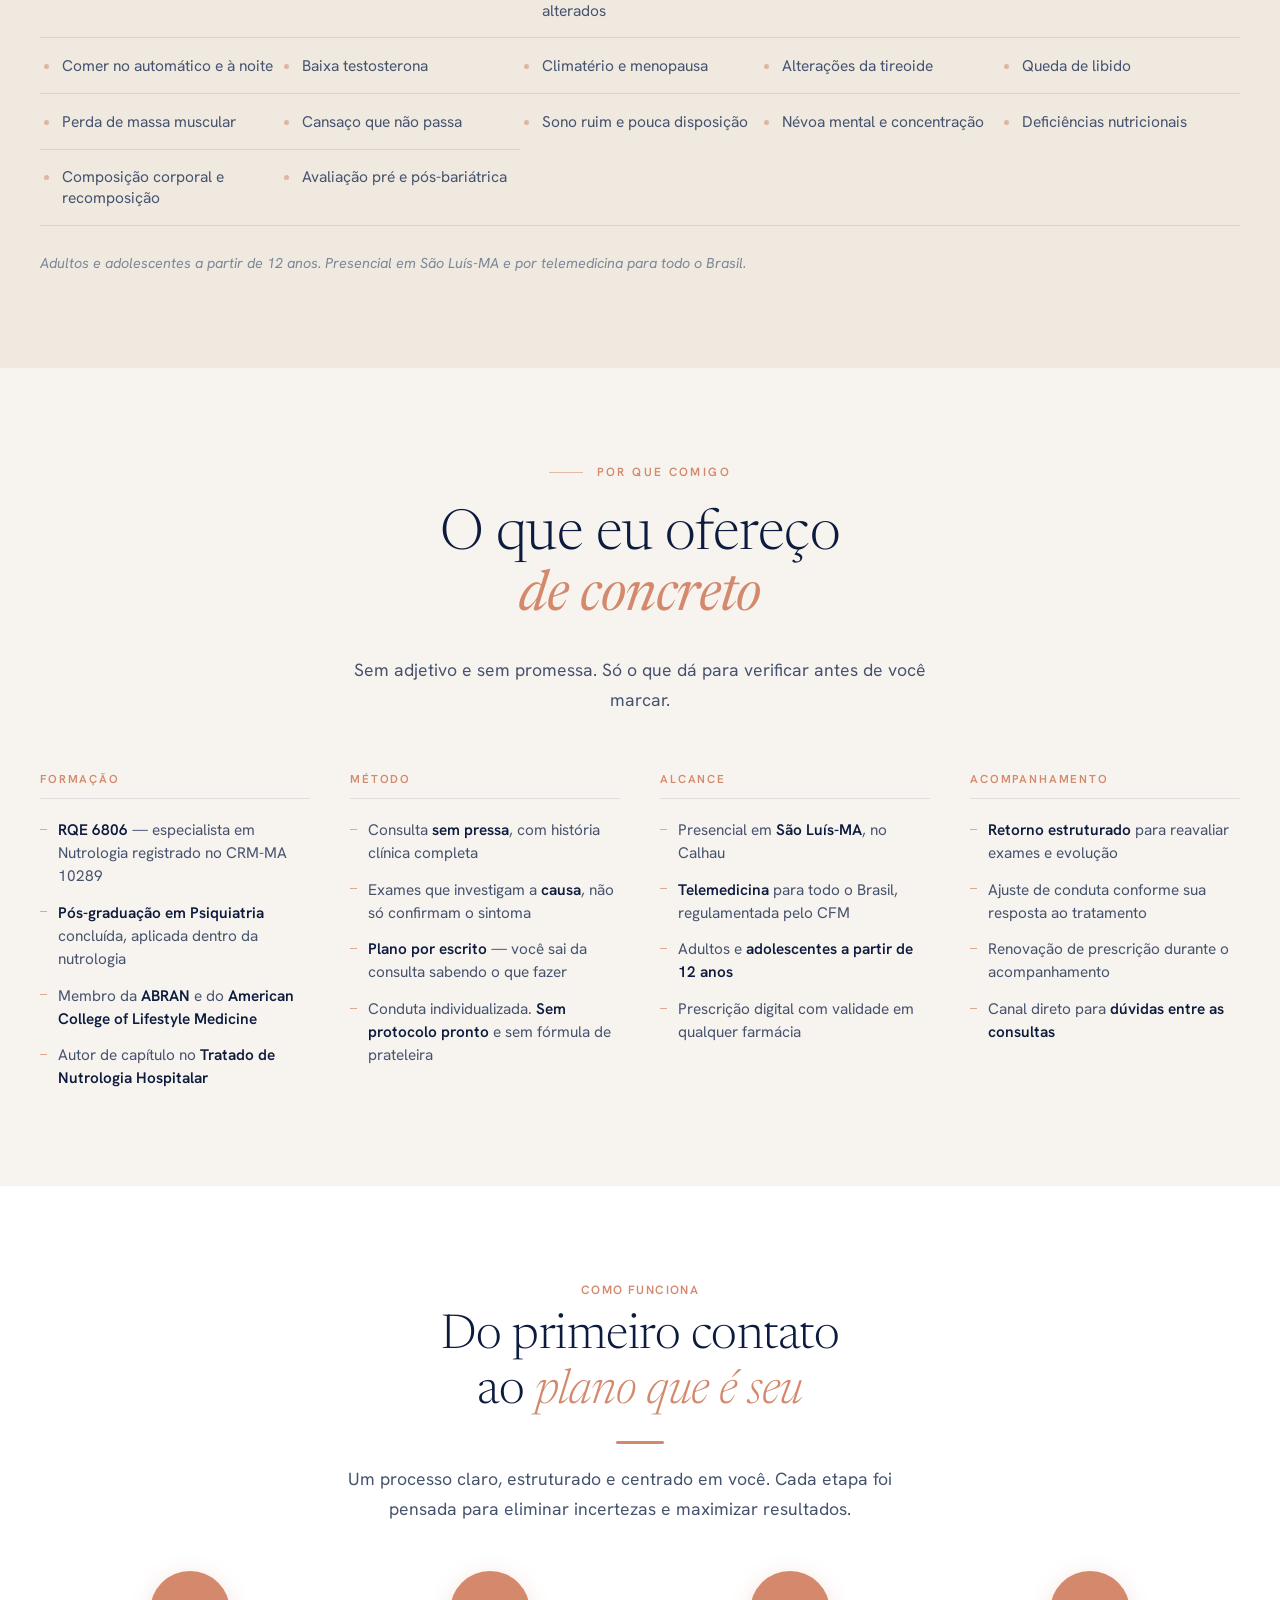
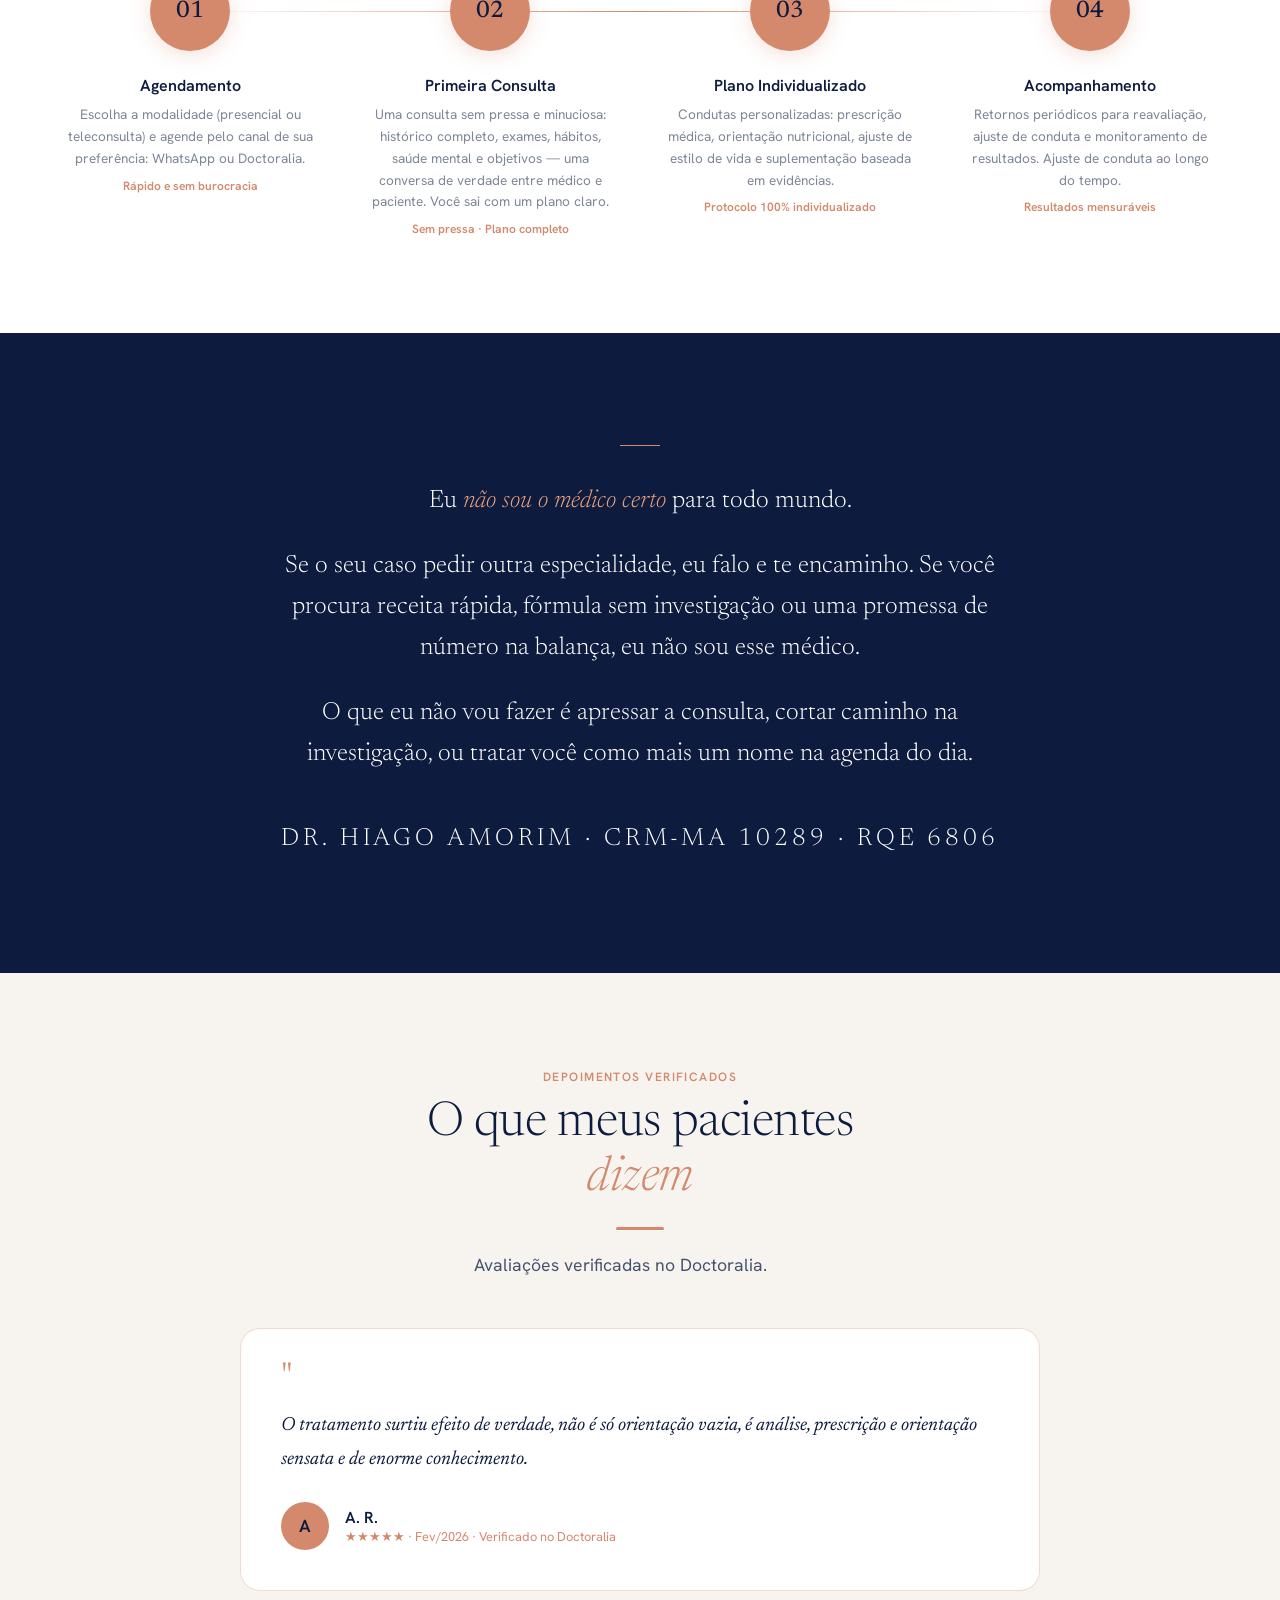
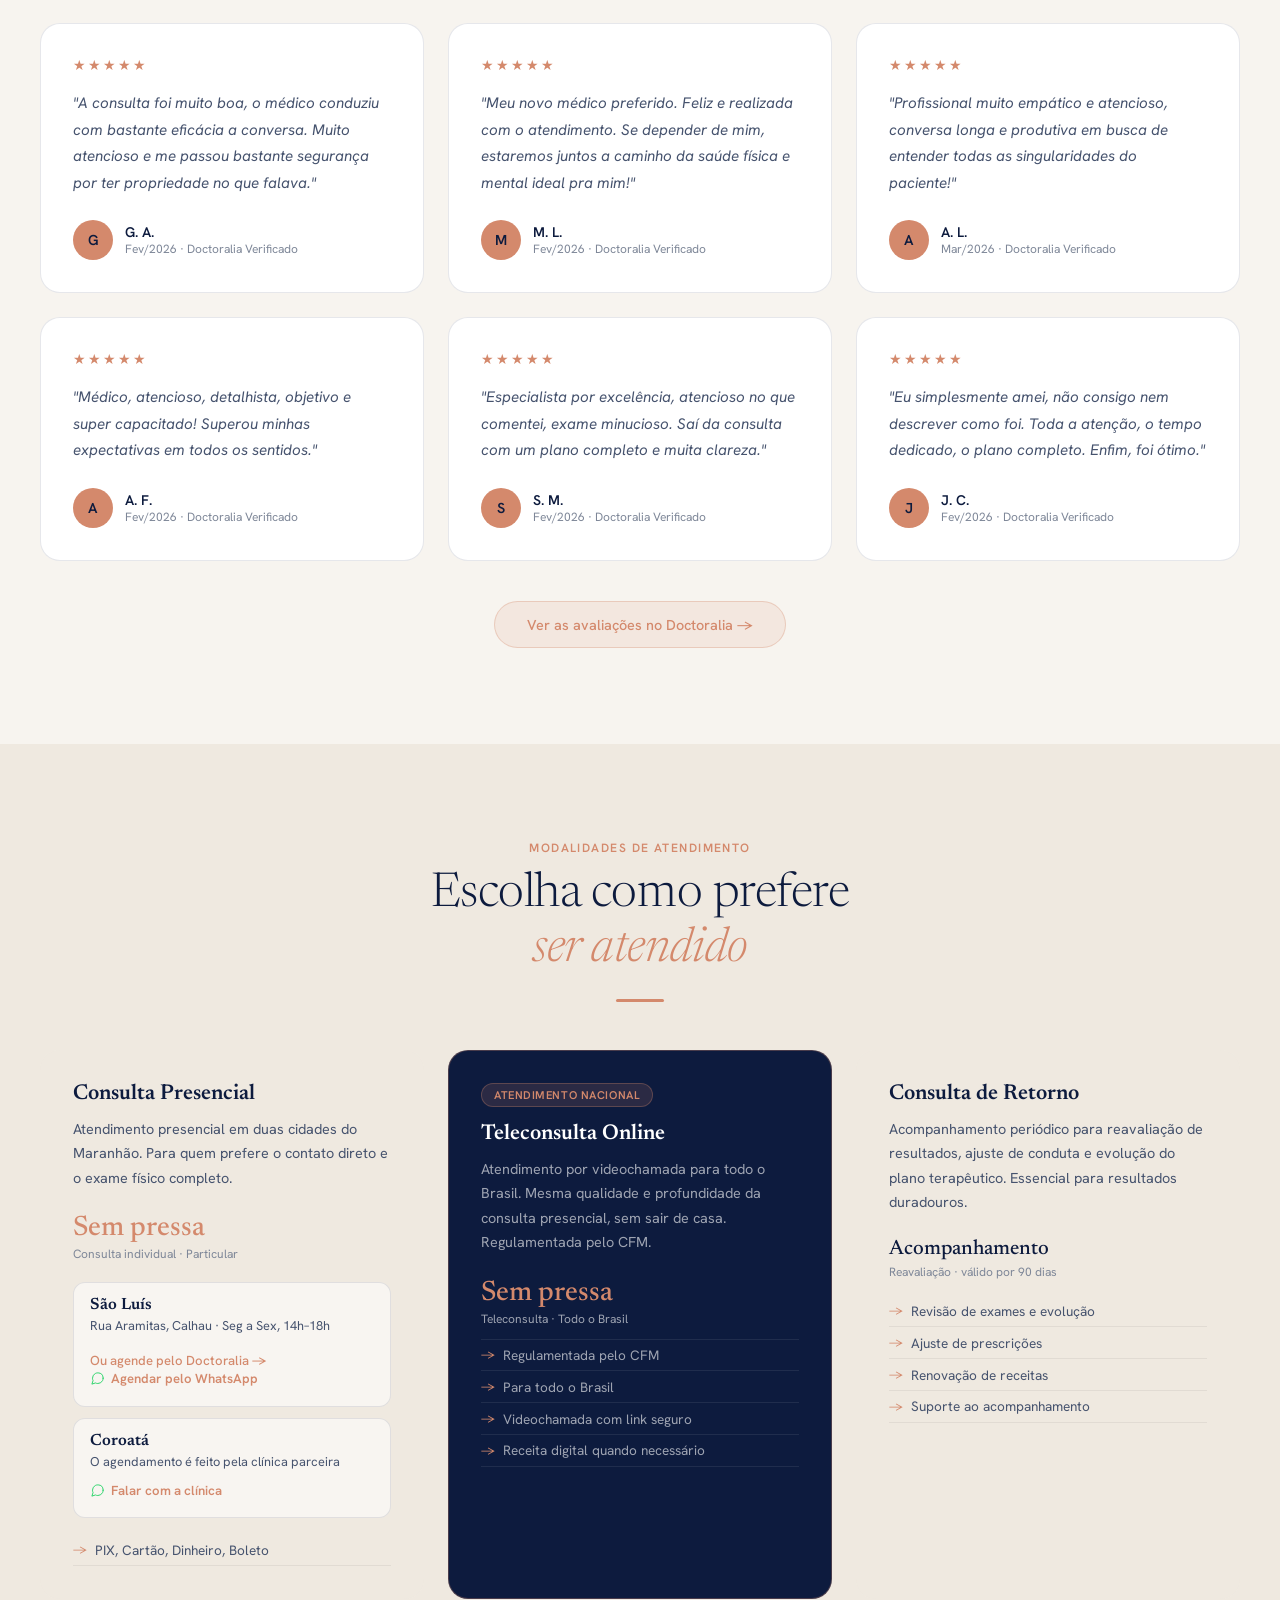
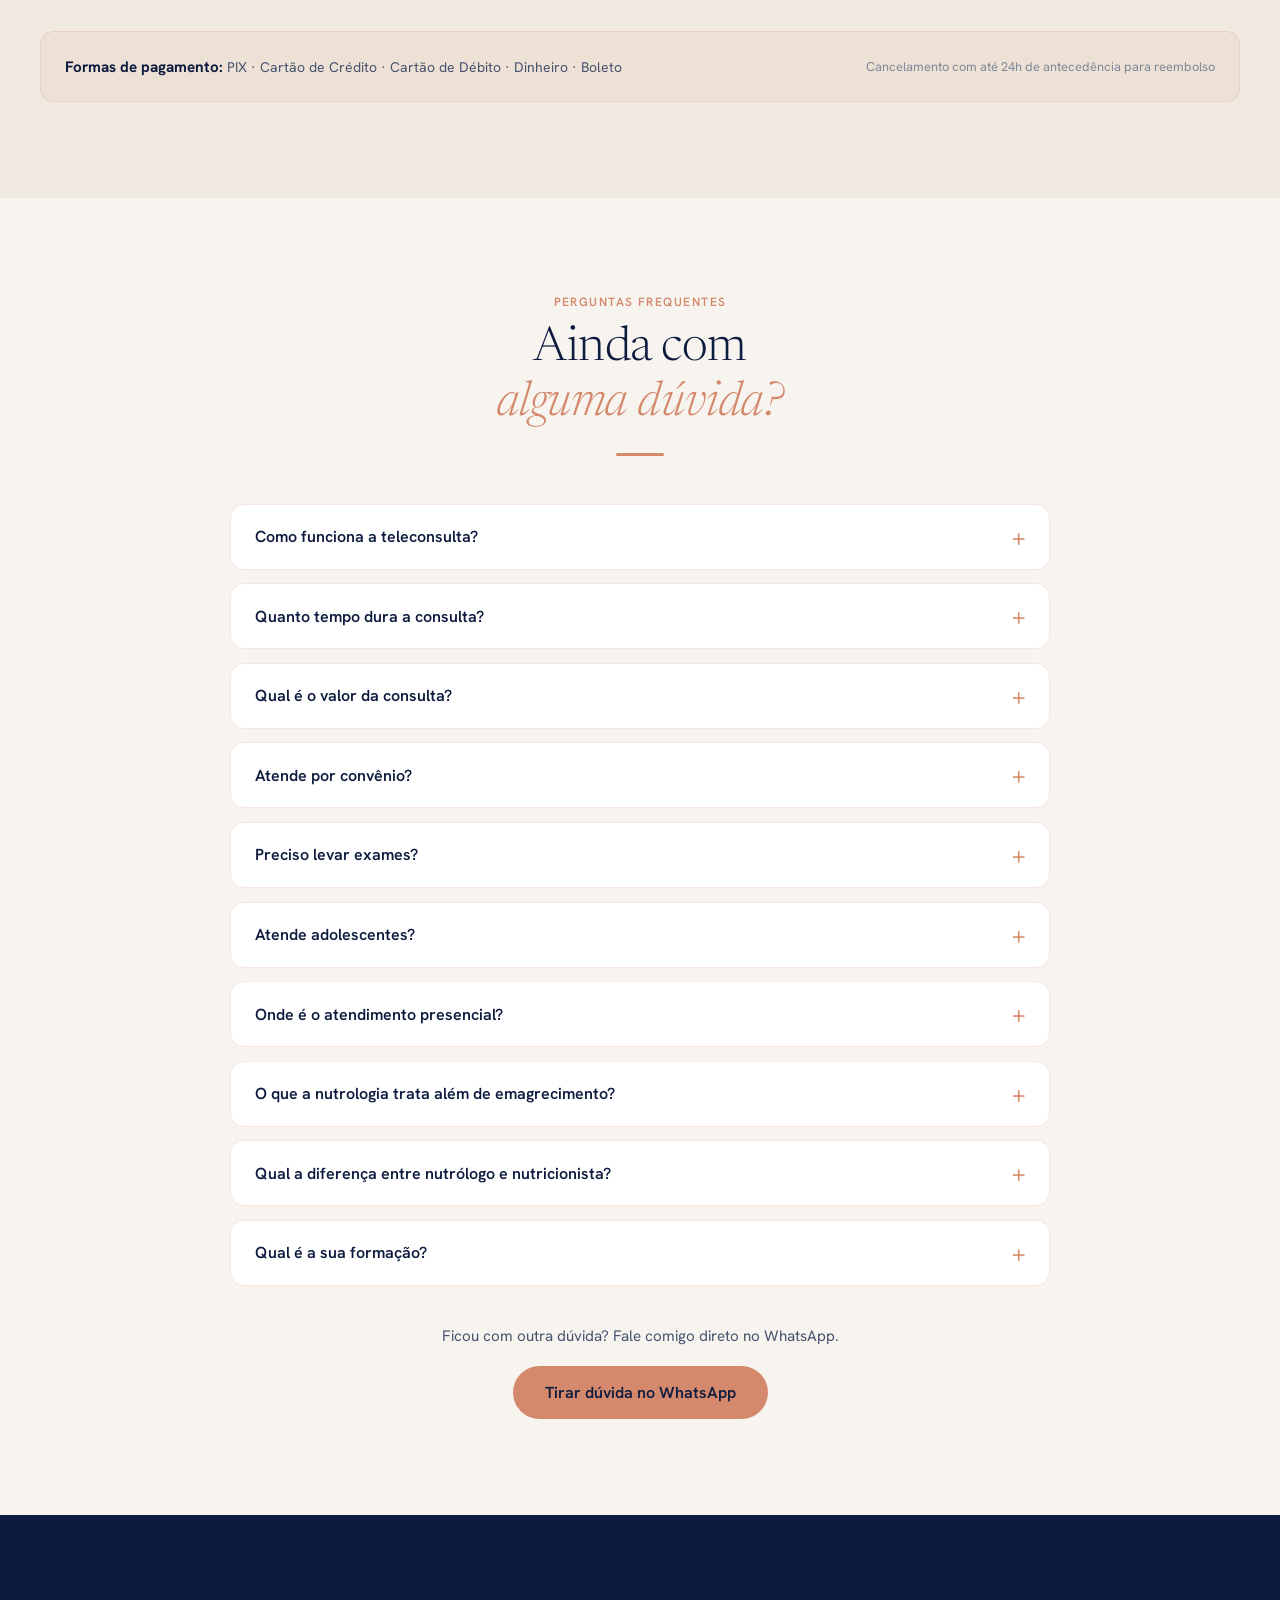
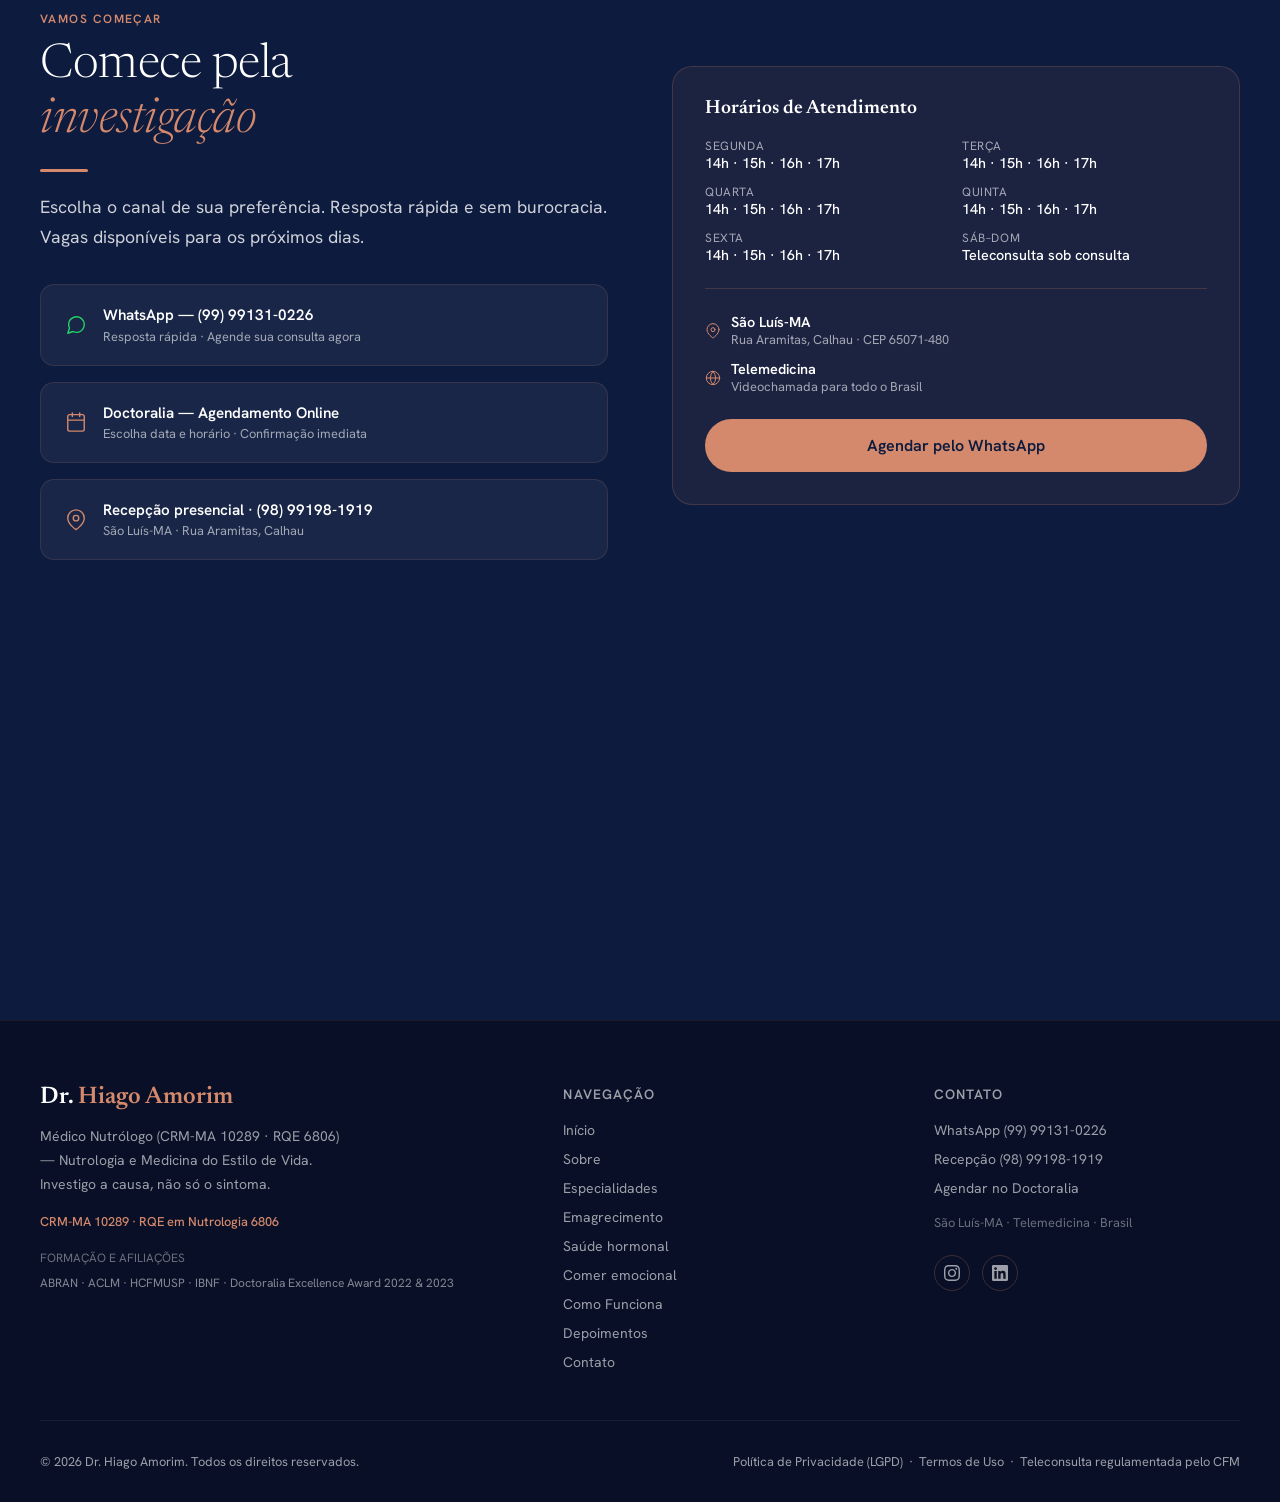
==== commit 92780433: "revert do visual: volta o design antigo, ficam as modificacoes Ele viu o resultado e reprovou: "esta" ====
--- a/index.html
+++ b/index.html
@@ -33,7 +33,7 @@
     <!-- Preconnect for performance -->
     <link rel="preconnect" href="https://fonts.googleapis.com">
     <link rel="preconnect" href="https://fonts.gstatic.com" crossorigin>
-    <link href="https://fonts.googleapis.com/css2?family=Instrument+Serif:ital@0;1&family=Newsreader:ital,wght@0,300;0,400;0,500;0,600;1,300;1,400&family=Hanken+Grotesk:wght@300;400;500;600&display=swap" rel="stylesheet">
+    <link href="https://fonts.googleapis.com/css2?family=Newsreader:ital,wght@0,300;0,400;0,500;0,600;1,300;1,400&family=Hanken+Grotesk:wght@300;400;500;600&display=swap" rel="stylesheet">
 
     <!-- Schema Markup JSON-LD -->
     <script type="application/ld+json">
@@ -205,7 +205,7 @@
     </script>
     <link rel="icon" href="/favicon.svg" type="image/svg+xml">
     <link rel="apple-touch-icon" href="/favicon.svg">
-    <link rel="stylesheet" href="/assets/site.css?v=20260830e">
+    <link rel="stylesheet" href="/assets/site.css?v=20260830f">
 </head><body>
     <!-- Loader -->
     <div id="loader" aria-hidden="true">
@@ -455,21 +455,6 @@
                     </div>
                 </div>
             </div>
-        </div>
-    </section>
-
-    <!-- FAIXA DE IMAGEM INTEIRA — 30/08/2026. Ritmo da referencia: imagem grande,
-         texto minimo, muito respiro. Usa a foto 04 do ensaio (blazer camelo sobre
-         gola creme = o lookbook True Warm Autumn dele) e uma das linhas seladas. -->
-    <section class="fullbleed" aria-label="Tratar a causa">
-        <figure class="fullbleed-media">
-            <img src="/images/dr-hiago-camelo.jpg" width="1000" height="1500" loading="lazy" decoding="async"
-                 alt="Dr. Hiago Amorim, médico nutrólogo, em retrato de estudio">
-        </figure>
-        <div class="fullbleed-text">
-            <p class="eyebrow">O que eu procuro</p>
-            <h2 class="fullbleed-title">Tratar a causa<br>leva mais tempo.<br><em>E é o único caminho que dura.</em></h2>
-            <p class="fullbleed-sub">Investigo antes de prescrever. O exame vem depois, escolhido pelo que a consulta mostrou.</p>
         </div>
     </section>
     <!-- O QUE EU TRATO — lista de condições -->
@@ -837,17 +822,6 @@
     <!-- CONTACT / CTA SECTION -->
     <!-- SEGUNDA FAIXA DE IMAGEM — foto invertida, no ritmo alternado da referencia.
          Usa a foto 03 do ensaio (camisa de mangas dobradas): tom de consulta, nao de retrato. -->
-    <section class="fullbleed fullbleed--rev" aria-label="A consulta">
-        <figure class="fullbleed-media">
-            <img src="/images/dr-hiago-consulta.jpg" width="1400" height="2100" loading="lazy" decoding="async"
-                 alt="Dr. Hiago Amorim em consulta">
-        </figure>
-        <div class="fullbleed-text">
-            <p class="eyebrow">Como eu trabalho</p>
-            <h2 class="fullbleed-title">Investigo o que os exames<br><em>de rotina não mostram.</em></h2>
-            <p class="fullbleed-sub">Metabolismo, saúde hormonal, saúde mental — nesta ordem. Na maioria das vezes, não é só um dos três.</p>
-        </div>
-    </section>
 
     <section class="section section-dark" id="contato" aria-labelledby="contact-title">
         <div class="container">
--- a/assets/site.css
+++ b/assets/site.css
@@ -995,183 +995,3 @@
 /* O icone do WhatsApp usa o verde da propria marca (#25D366), definido no SVG.
    Esta regra impede que uma cor herdada sobrescreva o stroke do icone. */
 .locality-link svg, .contact-channel svg { color: inherit; }
-
-
-/* ================= ADEQUACAO EDITORIAL — 30/08/2026 =================
-   Referencia de oficio: ultralighthealth.com. ⛔ NENHUMA cor nova: tudo sai de
-   --color-dark/-2/-3, --color-accent, --color-cream/-2. O que muda e o TRATAMENTO:
-   respiro maior, blocos chapados viram tonais, e o que e elevado fica translucido.
-   Regra que guiou tudo: gradiente que a pessoa PERCEBE e gradiente que falhou.
-   ==================================================================== */
-
-/* --- 1. RESPIRO: a maior alavanca. 6rem fixos -> ate 9rem em tela grande --- */
-.section { padding: clamp(5.5rem, 9vw, 9rem) 2rem; }
-
-/* --- 2. FUNDOS TONAIS: os blocos deixam de ser chapados --- */
-.section-light   { background: linear-gradient(180deg, var(--color-cream) 0%, var(--color-cream-2) 100%); }
-.section-white   { background: linear-gradient(180deg, var(--color-white) 0%, var(--color-cream) 100%); }
-.section-cream-2 { background: linear-gradient(180deg, var(--color-cream-2) 0%, var(--color-cream) 100%); }
-
-/* Escuro ganha profundidade + uma aura coral muito baixa (10%), como luz de ambiente */
-.section-dark {
-    position: relative;
-    background:
-        radial-gradient(115% 75% at 12% 0%, rgba(212,137,108,0.10) 0%, transparent 55%),
-        linear-gradient(168deg, var(--color-dark-3) 0%, var(--color-dark) 62%);
-}
-.section-dark-2 {
-    position: relative;
-    background:
-        radial-gradient(110% 70% at 88% 0%, rgba(212,137,108,0.08) 0%, transparent 55%),
-        linear-gradient(168deg, var(--color-dark-2) 0%, var(--color-dark) 70%);
-}
-
-/* A costura entre claro e escuro: o navy emerge do creme em vez de cortar.
-   A faixa tem 88px = o padding MINIMO da secao, entao nunca cai sobre texto. */
-.section-dark::after, .section-dark-2::after {
-    content: ''; position: absolute; inset: 0 0 auto 0; height: 88px;
-    background: linear-gradient(180deg, rgba(247,244,239,0.14) 0%, rgba(247,244,239,0) 100%);
-    pointer-events: none;
-}
-
-/* --- 3. TRANSPARENCIA: o elevado deixa de ter cor propria e passa a FILTRAR o fundo.
-   ⚠️ Aplicado nas classes que EXISTEM no HTML. .specialty-card e .pillar-card sao
-   CSS morto desde julho — nao adianta estilizar fantasma. --- */
-
-/* Sobre fundo escuro */
-.contact-channel {
-    background: rgba(255,255,255,0.055);
-    backdrop-filter: blur(14px); -webkit-backdrop-filter: blur(14px);
-    border: 1px solid rgba(255,255,255,0.10);
-}
-.contact-channel:hover { background: rgba(255,255,255,0.09); border-color: rgba(212,137,108,0.45); }
-.credential-tag { background: rgba(13,27,62,0.85); backdrop-filter: blur(6px); }
-
-/* Sobre fundo claro: o card para de ser branco opaco e deixa o tom da secao atravessar */
-.faq-item {
-    background: rgba(255,255,255,0.62);
-    backdrop-filter: blur(10px); -webkit-backdrop-filter: blur(10px);
-    border-color: rgba(212,137,108,0.18);
-}
-.faq-item[open] { background: rgba(255,255,255,0.85); }
-.sign-item {
-    background: linear-gradient(100deg, rgba(239,233,224,0.85) 0%, rgba(239,233,224,0.45) 100%);
-    backdrop-filter: blur(8px); -webkit-backdrop-filter: blur(8px);
-}
-.testimonial-card {
-    background: rgba(255,255,255,0.66);
-    backdrop-filter: blur(10px); -webkit-backdrop-filter: blur(10px);
-}
-
-/* --- 4. DIVISORIA QUE DESVANECE entre secoes claras consecutivas --- */
-.section-light + .section-white::before,
-.section-white + .section-light::before,
-.section-light + .section-cream-2::before,
-.section-cream-2 + .section-light::before {
-    content: ''; position: absolute; inset: 0 auto auto 0; width: 100%; height: 1px;
-    background: linear-gradient(90deg, transparent, rgba(13,27,62,0.10) 20%, rgba(13,27,62,0.10) 80%, transparent);
-}
-.section-light, .section-white, .section-cream-2 { position: relative; }
-
-/* --- Respeita quem pediu menos movimento --- */
-@media (prefers-reduced-motion: reduce) {
-    .contact-channel, .faq-item, .sign-item, .testimonial-card {
-        backdrop-filter: none; -webkit-backdrop-filter: none;
-    }
-    .faq-item, .testimonial-card { background: var(--color-white); }
-}
-
-
-/* === ESCALA + FAIXA DE IMAGEM — 30/08/2026 =========================
-   O abismo com a referencia nao era cor, era TAMANHO. Titulo editorial
-   ia ate 62px; deles passa de 80. Aqui sobe para 83px em tela grande. */
-.editorial-title { font-size: clamp(2.6rem, 5.6vw, 5.2rem); line-height: 1.03; }
-.section-title   { font-size: clamp(2.2rem, 4.8vw, 4rem); line-height: 1.06; }
-
-/* Faixa de imagem inteira: metade foto, metade declaracao */
-.fullbleed {
-    display: grid; grid-template-columns: 1fr 1fr; align-items: stretch;
-    background: linear-gradient(150deg, var(--color-dark) 0%, var(--color-dark-2) 100%);
-    position: relative; overflow: hidden;
-}
-.fullbleed-media { margin: 0; position: relative; min-height: 62vh; }
-.fullbleed-media img { width: 100%; height: 100%; object-fit: cover; object-position: center 22%; display: block; }
-.fullbleed-media::after {
-    content: ''; position: absolute; inset: 0;
-    background: linear-gradient(90deg, var(--color-dark) 0%, rgba(13,27,62,0.35) 30%, rgba(13,27,62,0) 62%);
-}
-.fullbleed-text {
-    display: flex; flex-direction: column; justify-content: center;
-    padding: clamp(3rem, 7vw, 7rem) clamp(1.75rem, 5vw, 5.5rem);
-}
-.fullbleed-text .eyebrow { color: var(--color-accent); margin-bottom: 1.5rem; }
-.fullbleed-title {
-    font-family: var(--font-serif); font-weight: 300; color: var(--color-white);
-    font-size: clamp(2rem, 4.2vw, 3.5rem); line-height: 1.12; letter-spacing: -0.01em;
-    margin-bottom: 1.75rem;
-}
-.fullbleed-title em { font-style: italic; font-weight: 400; color: var(--color-accent-light); }
-.fullbleed-sub { color: var(--color-white-80); font-size: clamp(1rem,1.5vw,1.12rem); line-height: 1.75; max-width: 42ch; font-weight: 300; }
-@media (max-width: 900px) {
-    .fullbleed { grid-template-columns: 1fr; }
-    .fullbleed-media { min-height: 52vh; }
-    .fullbleed-media::after { background: linear-gradient(180deg, rgba(13,27,62,0) 45%, var(--color-dark) 100%); }
-}
-
-
-/* === DISPLAY INSTRUMENT SERIF — 30/08/2026 ==========================
-   Papel que faltava: a serifa de display de contraste altissimo, que e o que
-   da a assinatura da referencia em tamanho grande. Analoga livre da PP
-   Editorial New; +65KB contra ~US$120 de licenca. Newsreader continua como
-   serifa de TEXTO e Hanken Grotesk como sans — as tres funcoes cobertas. */
-:root { --font-display: 'Instrument Serif', 'Newsreader', Georgia, serif; }
-
-.hero-title, .editorial-title, .fullbleed-title, .section-title {
-    font-family: var(--font-display);
-    font-weight: 400;            /* Instrument Serif ja e fina por desenho */
-    letter-spacing: -0.015em;
-}
-.hero-title { line-height: 1.02; }
-.editorial-title { line-height: 1.0; }
-/* o italico da Instrument Serif e o destaque — mantem o coral da marca */
-.hero-title em, .editorial-title em, .fullbleed-title em, .section-title em {
-    font-family: var(--font-display); font-style: italic; font-weight: 400;
-}
-
-/* Faixa invertida: foto a direita. A referencia alterna os lados. */
-.fullbleed--rev { direction: rtl; }
-.fullbleed--rev > * { direction: ltr; }
-.fullbleed--rev .fullbleed-media::after {
-    background: linear-gradient(270deg, var(--color-dark) 0%, rgba(13,27,62,0.35) 30%, rgba(13,27,62,0) 62%);
-}
-@media (max-width: 900px) {
-    .fullbleed--rev { direction: ltr; }
-    .fullbleed--rev .fullbleed-media::after {
-        background: linear-gradient(180deg, rgba(13,27,62,0) 45%, var(--color-dark) 100%);
-    }
-}
-
-
-/* === DISPLAY: Instrument Serif — 30/08/2026 ==========================
-   O papel que faltava: serifa de display de contraste altissimo, analoga
-   gratuita da PP Editorial New da referencia. +65KB, contra ~US$120 de
-   licenca. ⛔ NAO e Playfair, que ele rejeitou por "parecer feito por IA".
-   Usada SO em tamanho grande — em corpo de texto ela nao funciona. */
-:root { --font-display: 'Instrument Serif', 'Newsreader', Georgia, serif; }
-
-.hero-title,
-.editorial-title,
-.section-title,
-.fullbleed-title {
-    font-family: var(--font-display);
-    font-weight: 400;          /* a Instrument Serif tem um peso so */
-    letter-spacing: -0.015em;
-}
-/* Ela ja e fina por desenho: sem o peso 300 o texto some */
-.hero-title em, .editorial-title em, .section-title em, .fullbleed-title em {
-    font-style: italic; font-weight: 400;
-}
-/* Tamanhos sobem de novo: display de alto contraste aguenta mais escala */
-.hero-title      { font-size: clamp(3.1rem, 7.4vw, 6rem); line-height: 1.02; }
-.editorial-title { font-size: clamp(2.8rem, 6vw, 5.6rem); }
-.section-title   { font-size: clamp(2.4rem, 5.2vw, 4.4rem); }
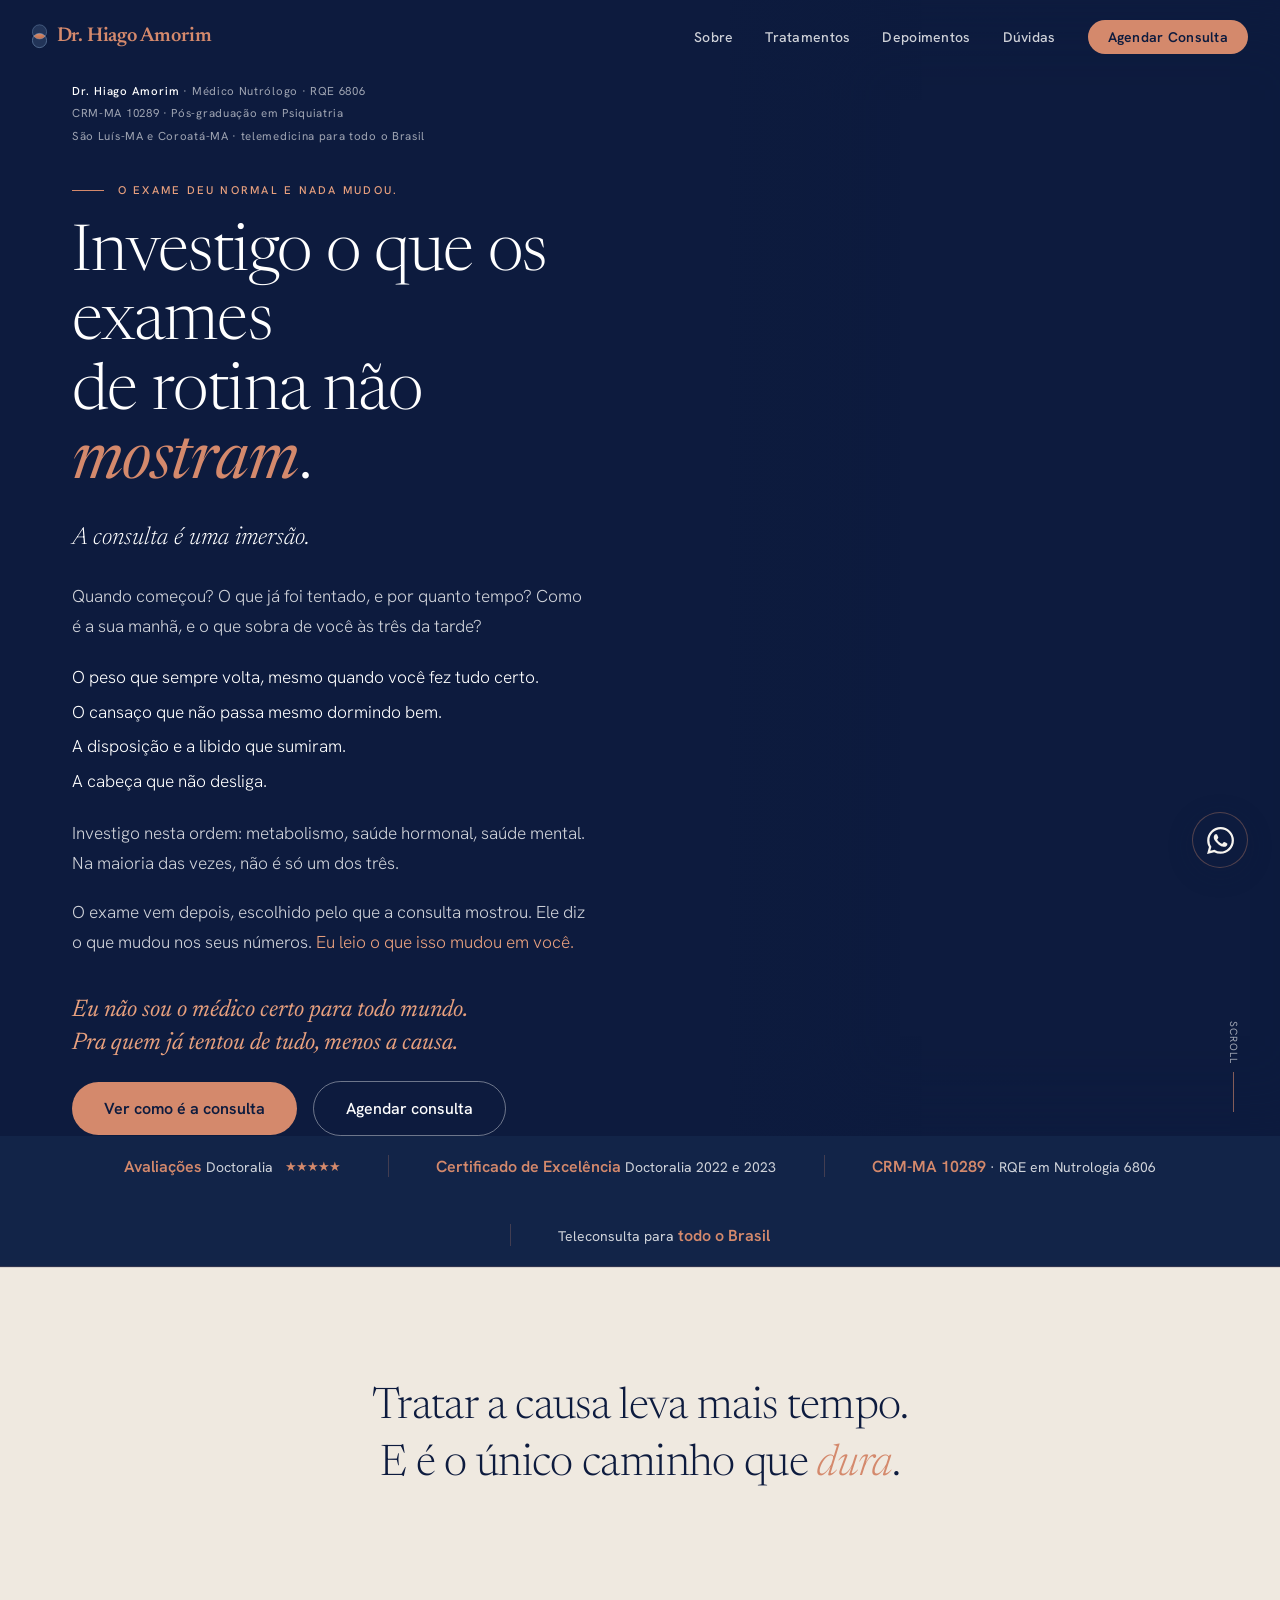
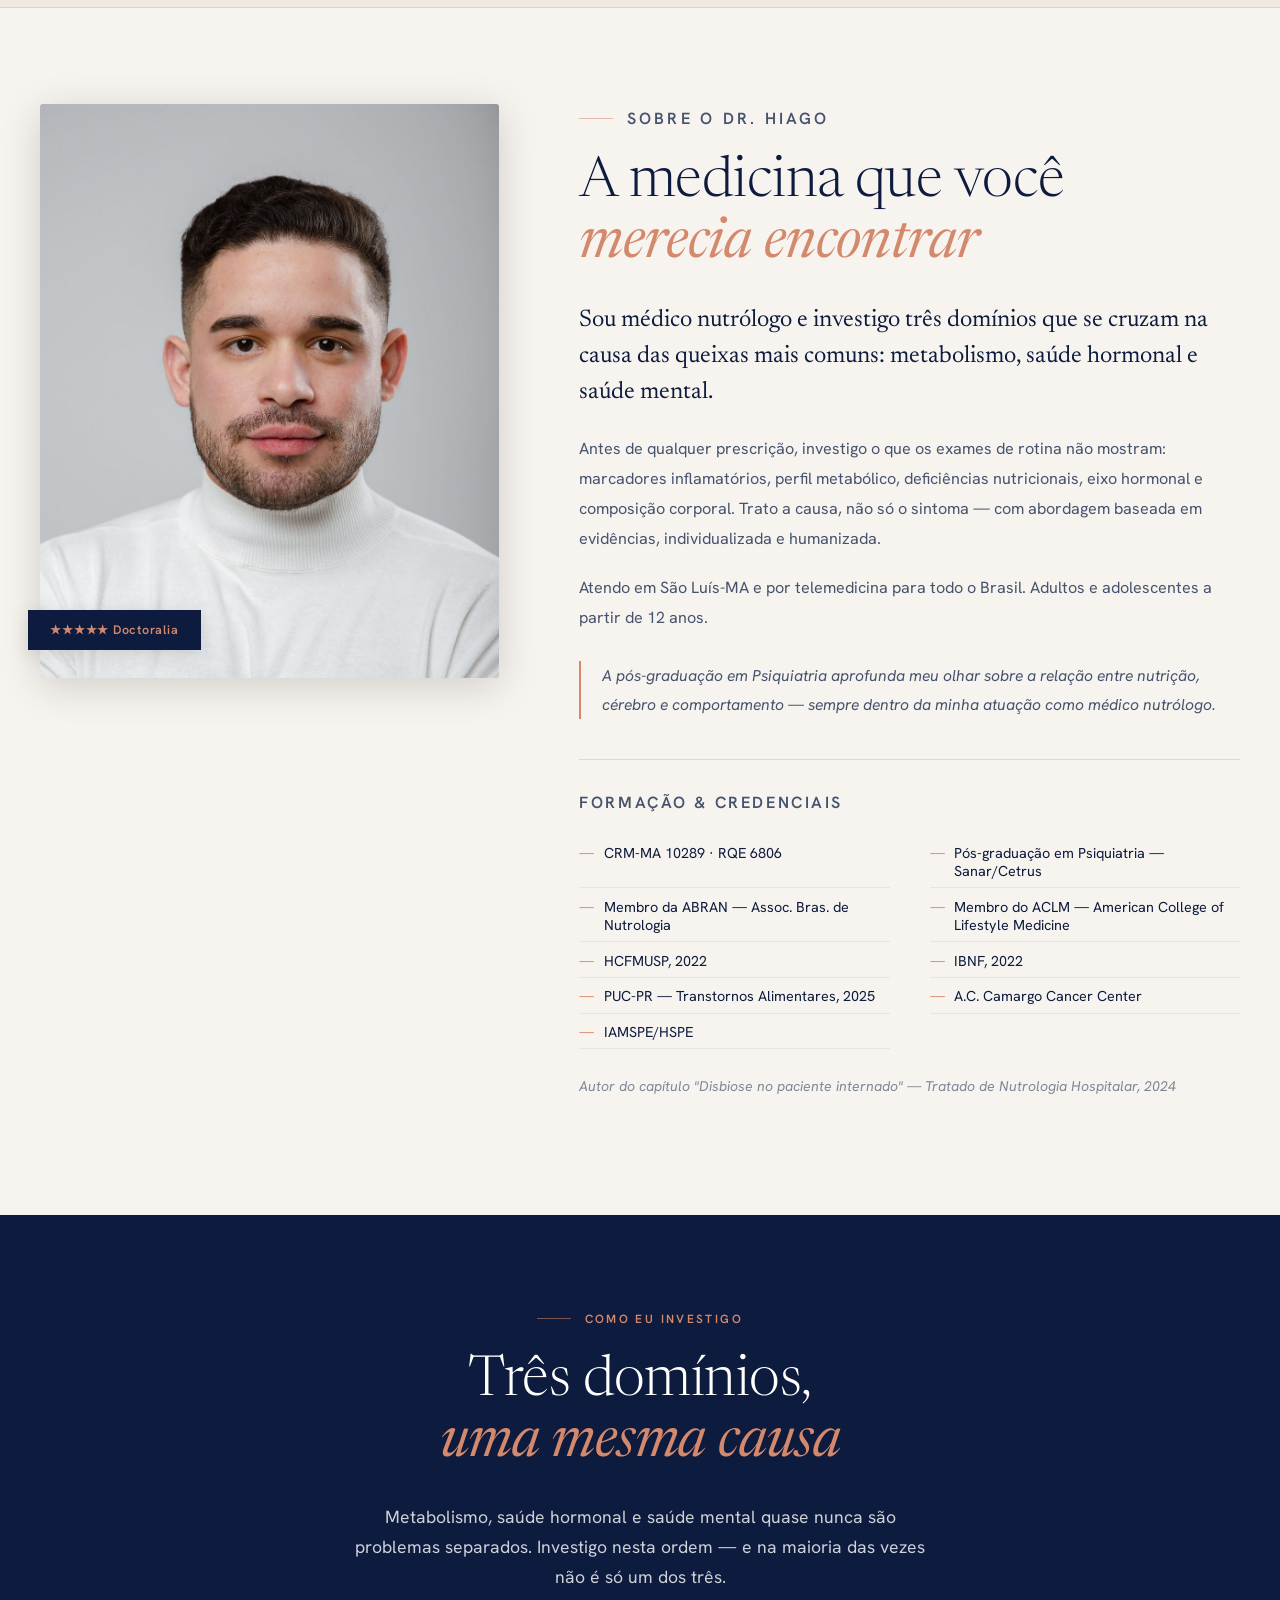
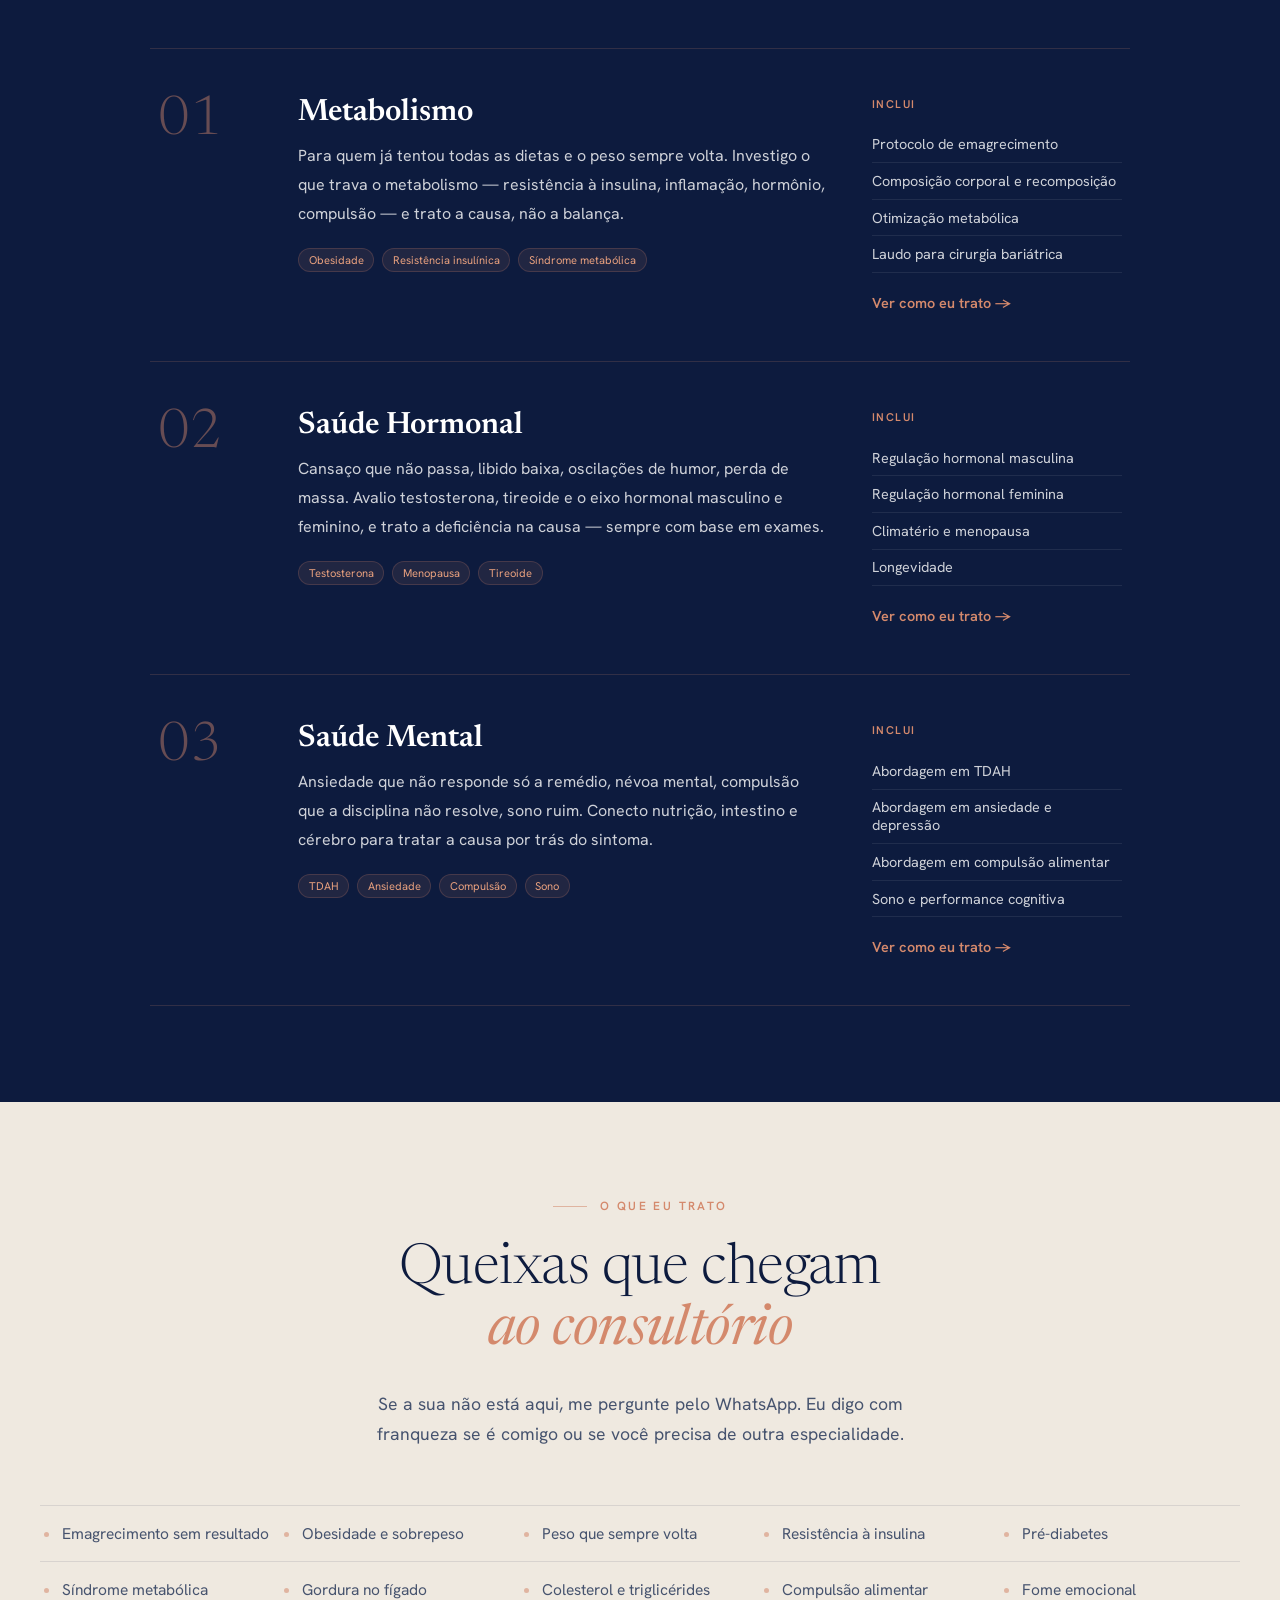
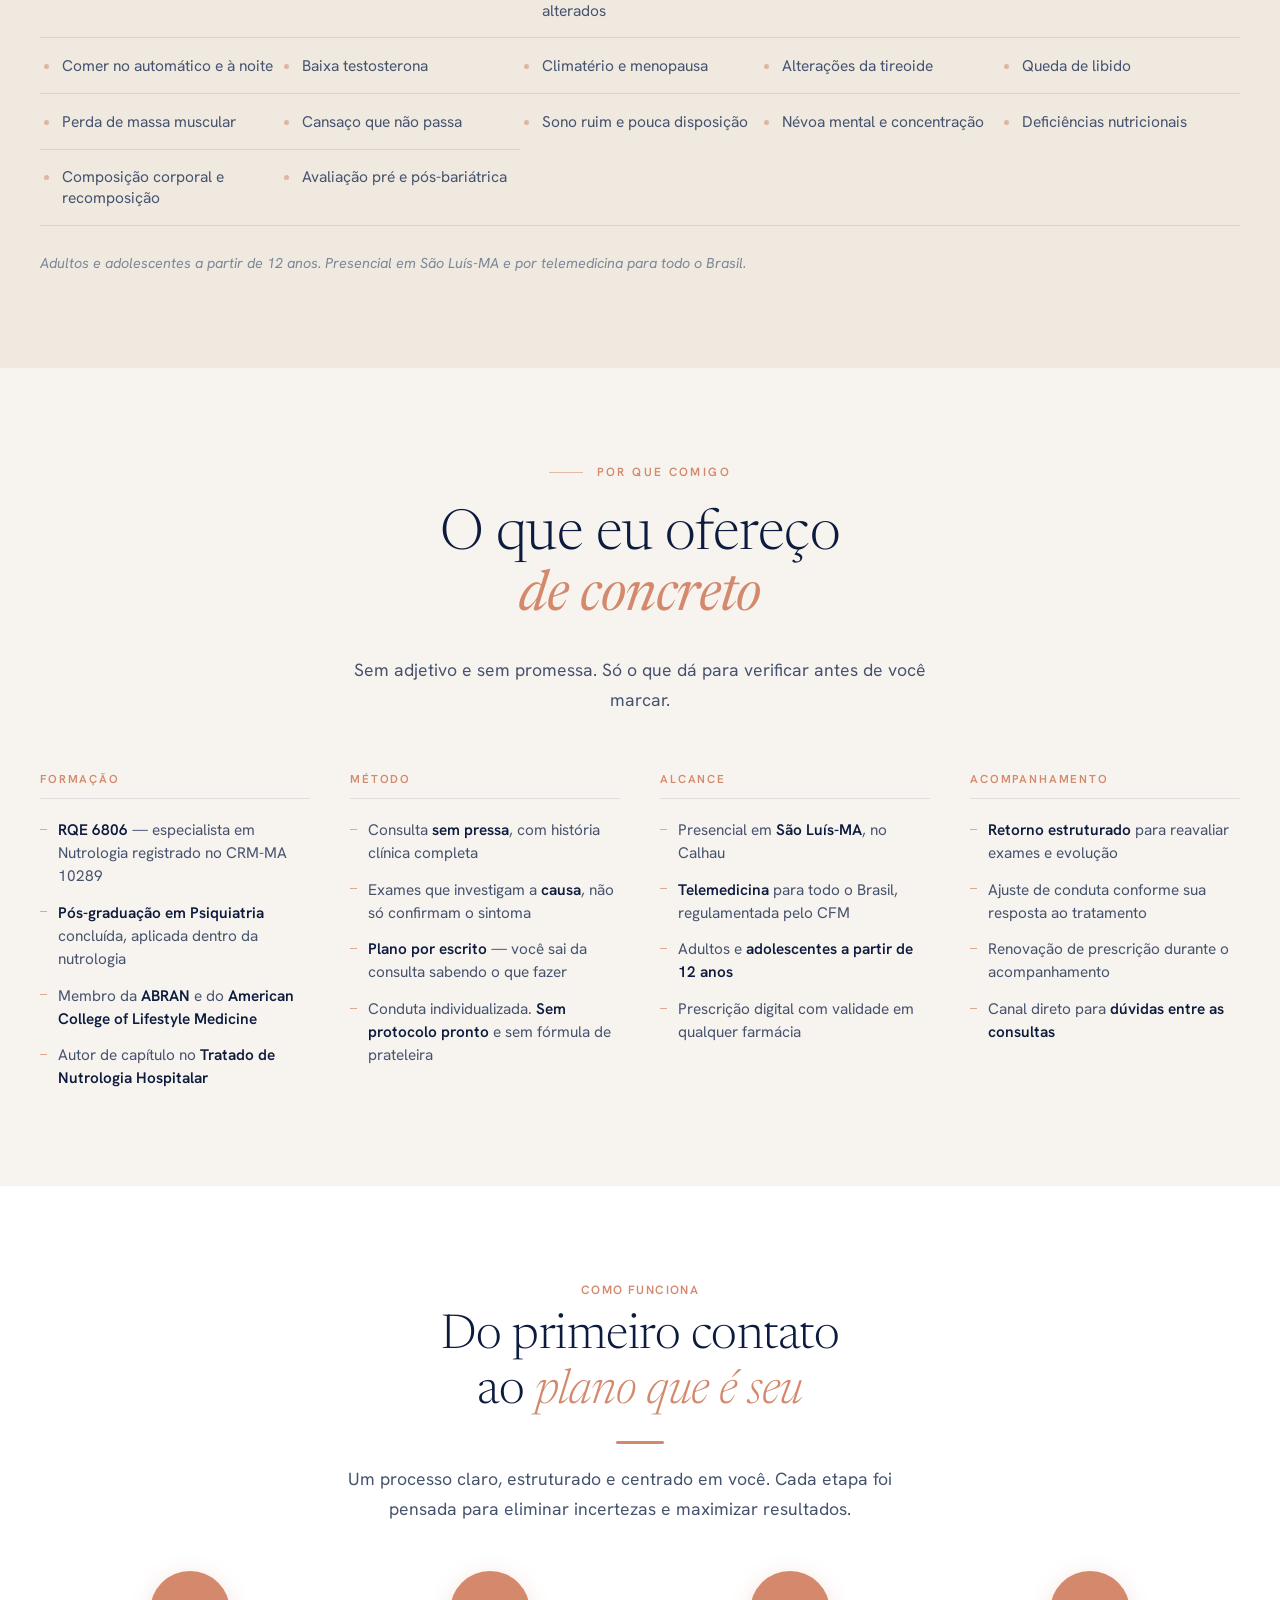
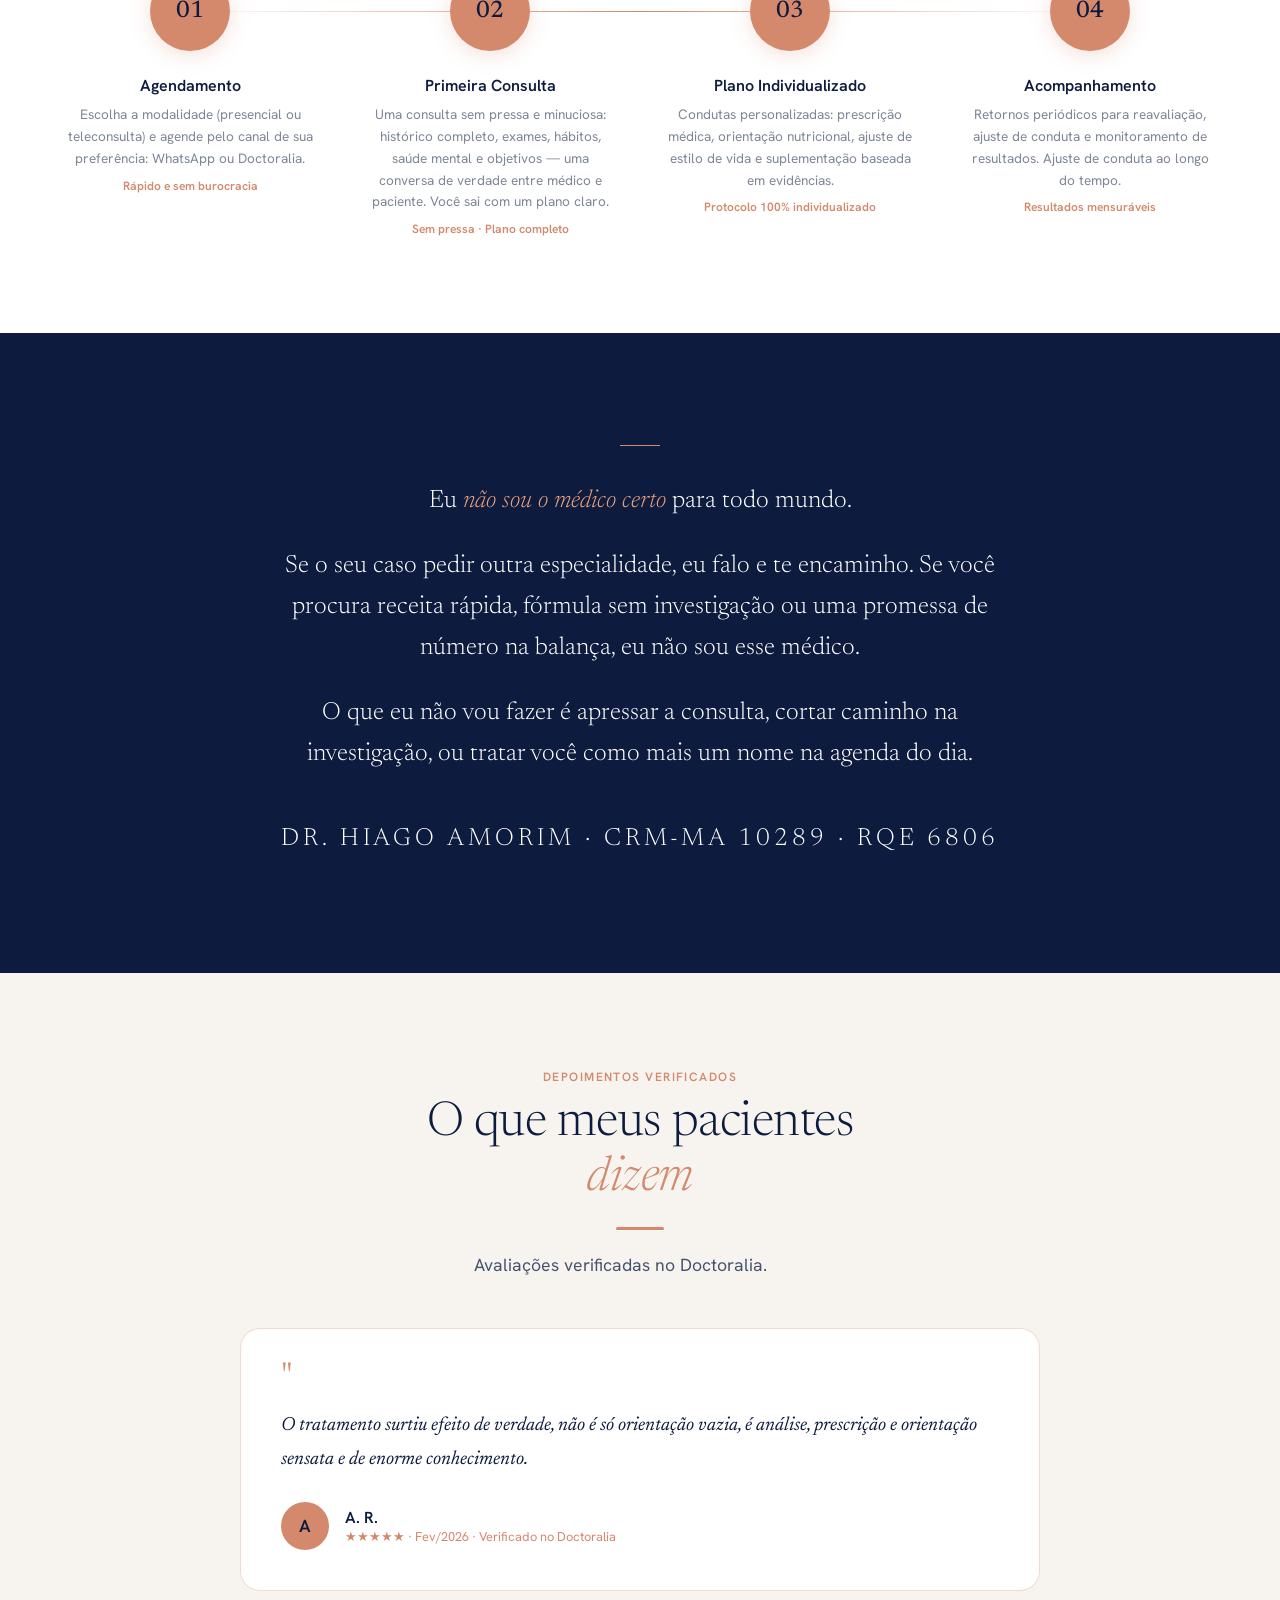
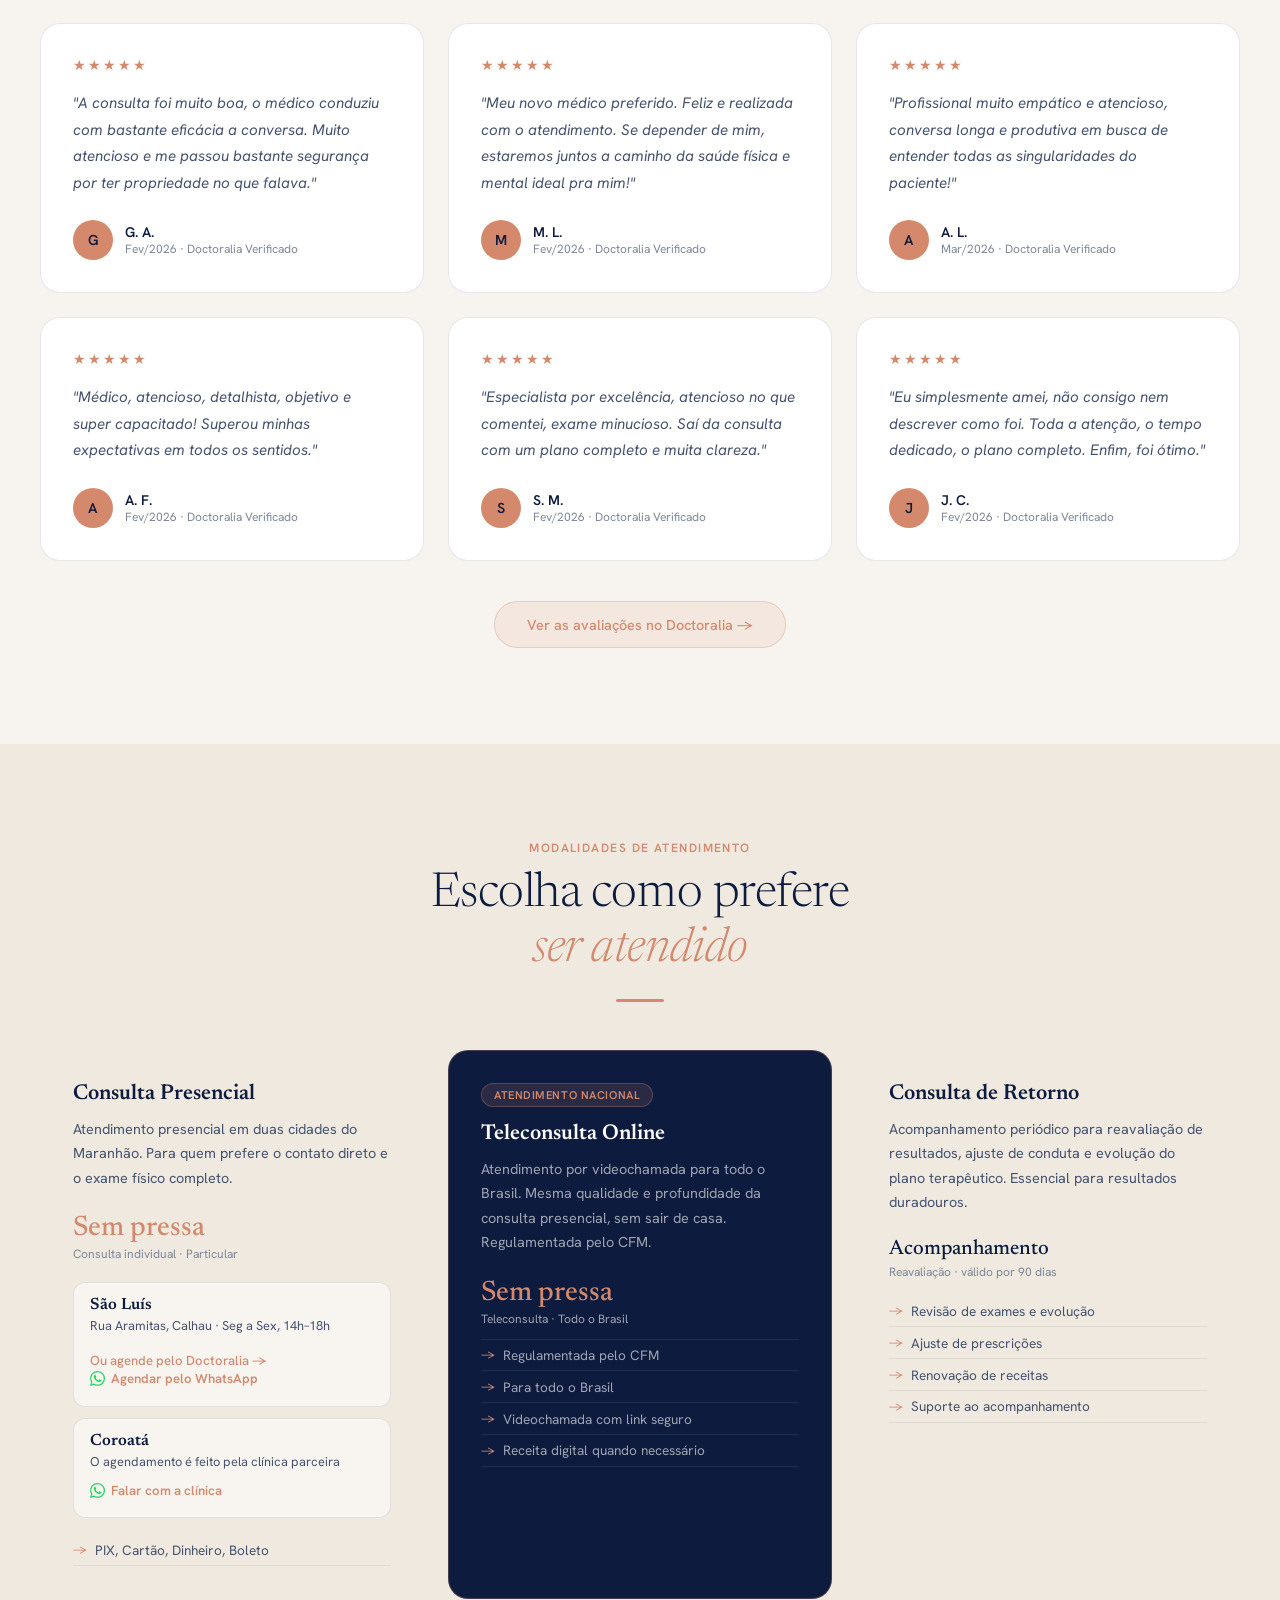
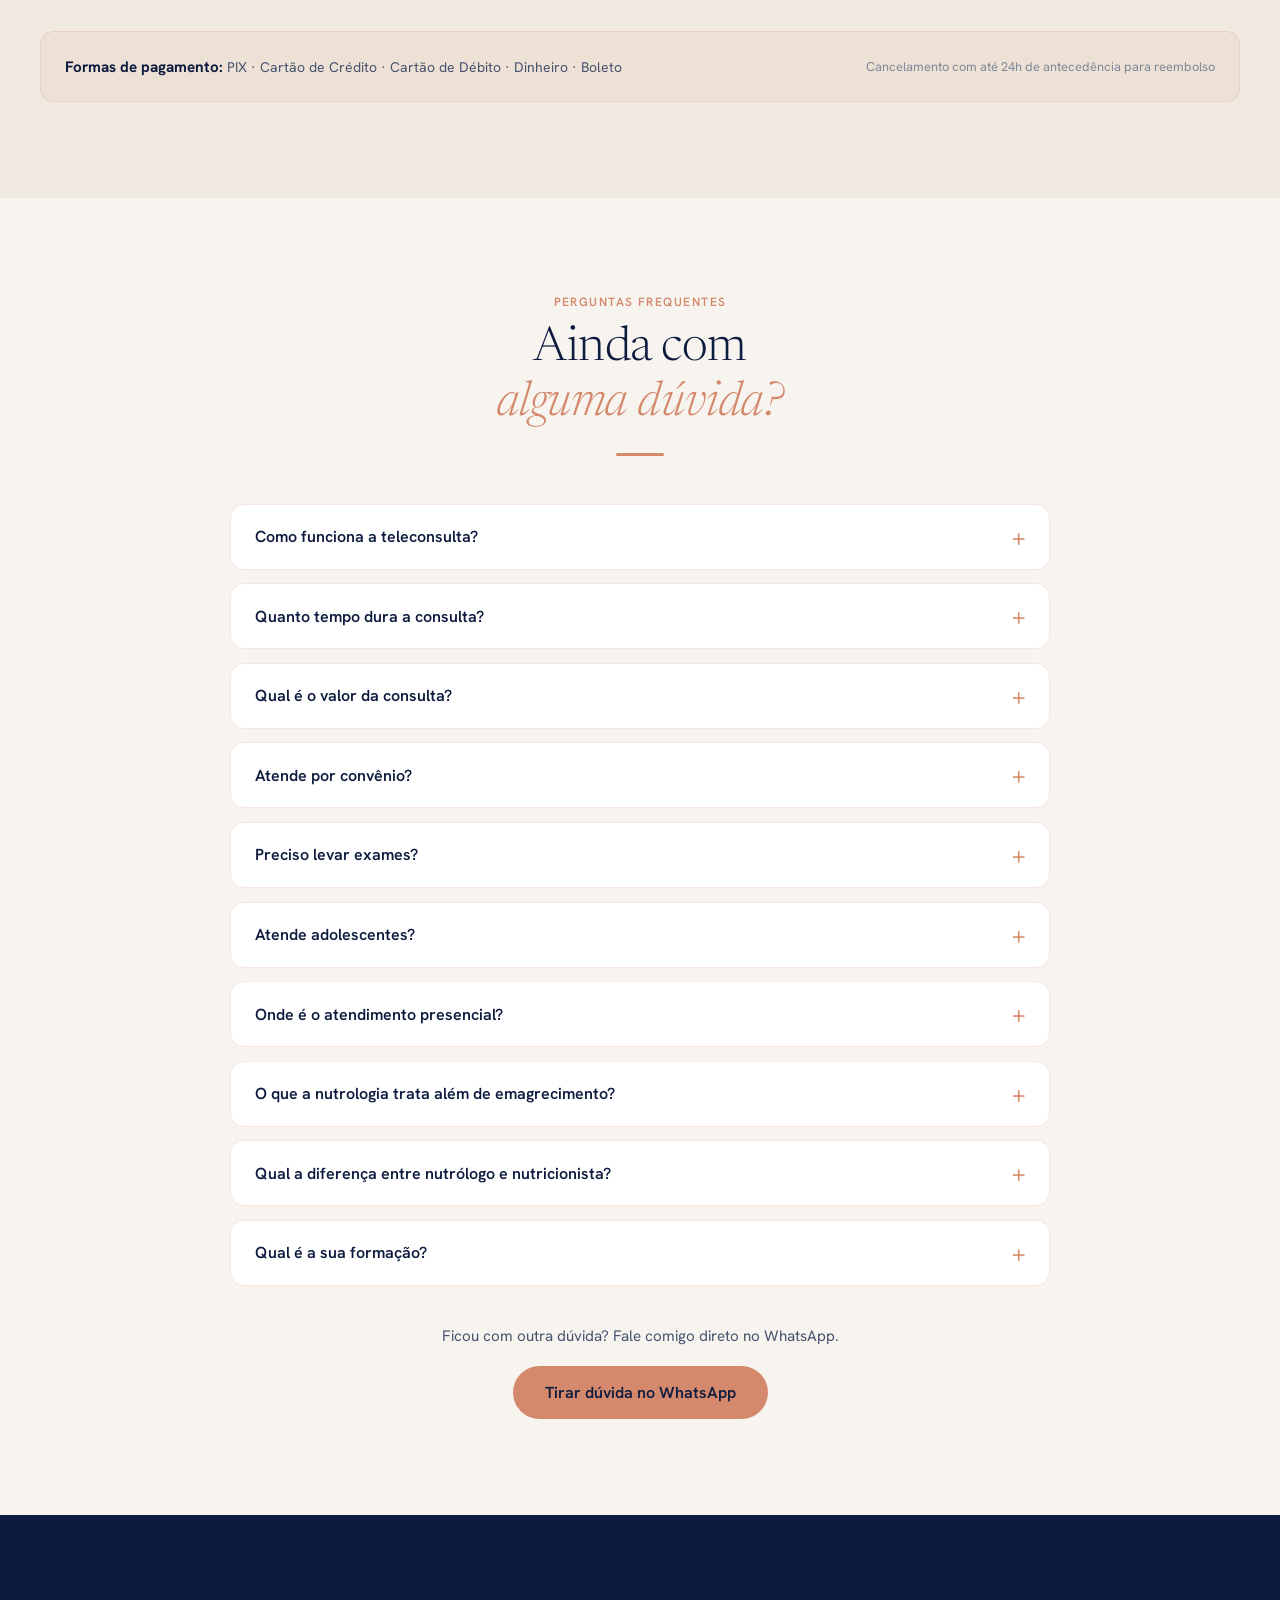
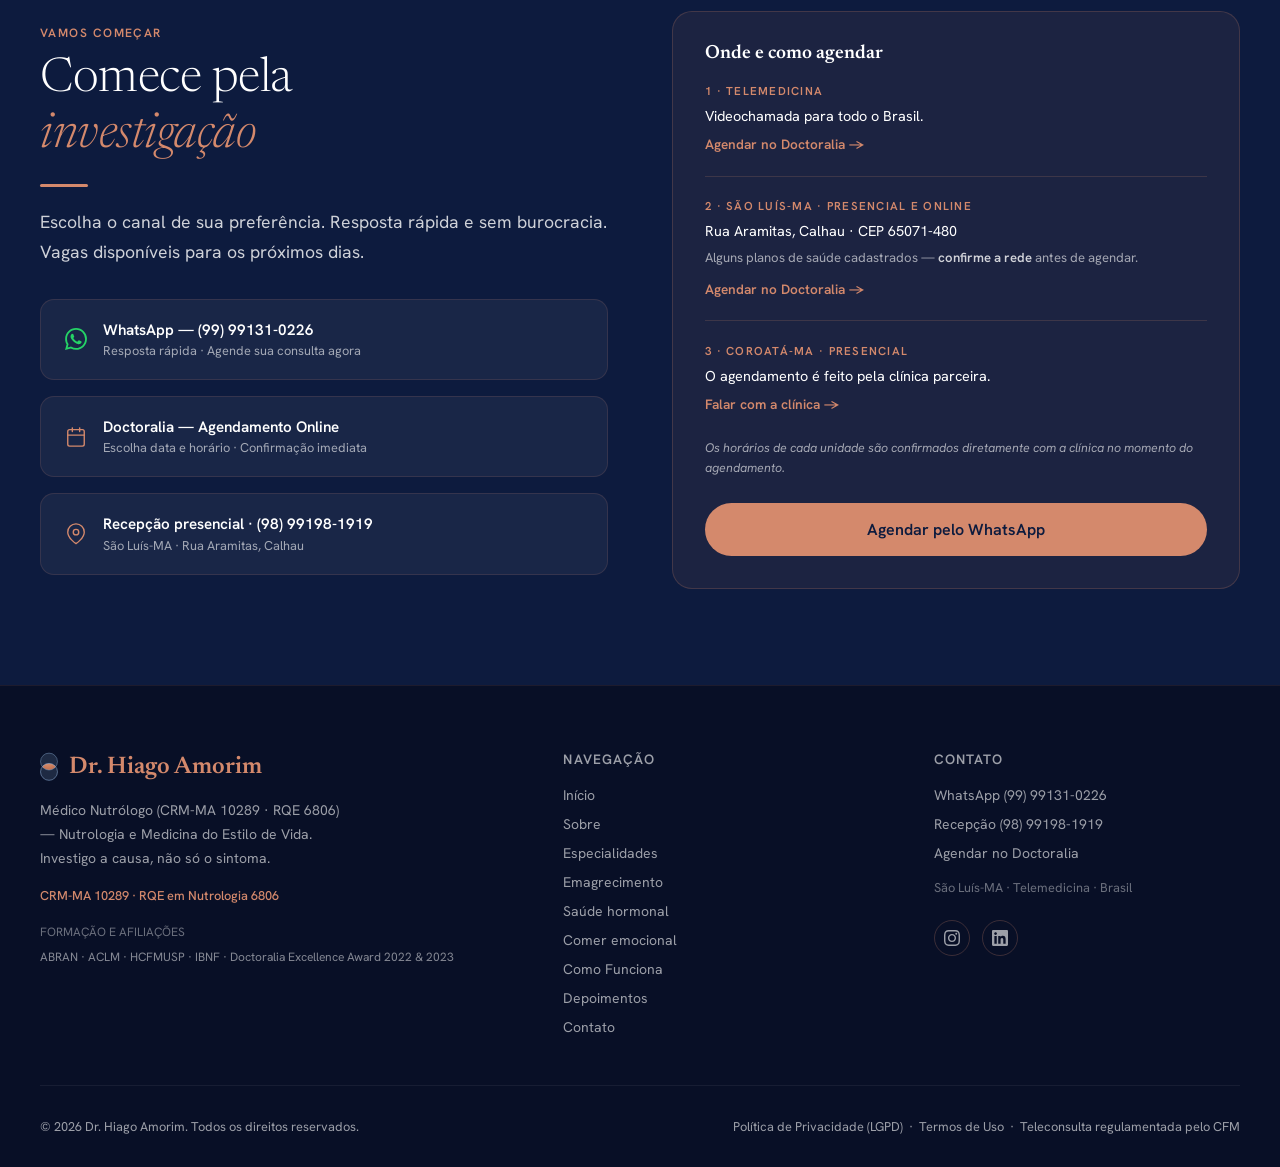
==== commit b4b2b0e8: "a marca entra no site, e o card de horarios vira os tres canais dele AGENDAMENTO — a ordem que ele d" ====
--- a/index.html
+++ b/index.html
@@ -205,10 +205,11 @@
     </script>
     <link rel="icon" href="/favicon.svg" type="image/svg+xml">
     <link rel="apple-touch-icon" href="/favicon.svg">
-    <link rel="stylesheet" href="/assets/site.css?v=20260830f">
+    <link rel="stylesheet" href="/assets/site.css?v=20260830h">
 </head><body>
     <!-- Loader -->
     <div id="loader" aria-hidden="true">
+        <svg class="loader-simbolo" viewBox="0 0 80 148" aria-hidden="true"><defs><radialGradient id="c-ld" cx="44%" cy="34%" r="66%"><stop offset="0%" stop-color="#E8A07E"/><stop offset="100%" stop-color="#C07050"/></radialGradient><clipPath id="k-ld"><circle cx="40" cy="98" r="38"/></clipPath></defs><circle cx="40" cy="52" r="38" fill="#96B9E1" opacity=".16"/><circle cx="40" cy="98" r="38" fill="#96B9E1" opacity=".16"/><circle cx="40" cy="52" r="38" fill="url(#c-ld)" clip-path="url(#k-ld)"/><circle cx="40" cy="52" r="38" fill="none" stroke="#96B9E1" stroke-width="1.7"/><circle cx="40" cy="98" r="38" fill="none" stroke="#96B9E1" stroke-width="2.3"/></svg>
         <div class="loader-mark">Dr. <span>Hiago Amorim</span></div>
         <span class="loader-rule"></span>
     </div>
@@ -225,7 +226,7 @@
 
     <!-- Navigation -->
     <nav class="navbar" id="navbar" role="navigation" aria-label="Navegação principal">
-        <a href="#inicio" class="nav-logo">Dr. <span>Hiago Amorim</span></a>
+        <a href="#inicio" class="nav-logo"><svg class="marca-simbolo" viewBox="0 0 80 148" aria-hidden="true"><defs><radialGradient id="c-nav" cx="44%" cy="34%" r="66%"><stop offset="0%" stop-color="#E8A07E"/><stop offset="100%" stop-color="#C07050"/></radialGradient><clipPath id="k-nav"><circle cx="40" cy="98" r="38"/></clipPath></defs><circle cx="40" cy="52" r="38" fill="#96B9E1" opacity=".16"/><circle cx="40" cy="98" r="38" fill="#96B9E1" opacity=".16"/><circle cx="40" cy="52" r="38" fill="url(#c-nav)" clip-path="url(#k-nav)"/><circle cx="40" cy="52" r="38" fill="none" stroke="#96B9E1" stroke-width="1.7"/><circle cx="40" cy="98" r="38" fill="none" stroke="#96B9E1" stroke-width="2.3"/></svg><span class="nav-logo-txt">Dr. <span>Hiago Amorim</span></span></a>
         <ul class="nav-menu" role="list">
             <li><a href="#sobre">Sobre</a></li>
             <li><a href="#especialidades">Tratamentos</a></li>
@@ -715,13 +716,13 @@
                             <span class="locality-venue">Rua Aramitas, Calhau · Seg a Sex, 14h–18h</span>
                             <a class="locality-doctoralia" href="https://www.doctoralia.com.br/hiago-amorim" target="_blank" rel="noopener">Ou agende pelo Doctoralia →</a>
                             <a class="locality-link" href="https://wa.me/5599991310226?text=Ol%C3%A1!%20Quero%20agendar%20uma%20consulta%20com%20o%20Dr.%20Hiago." target="_blank" rel="noopener"
-                               aria-label="Agendar consulta presencial em São Luís pelo WhatsApp"><svg viewBox="0 0 24 24" fill="none" stroke="#25D366" stroke-width="1.5" stroke-linecap="round" stroke-linejoin="round" aria-hidden="true" focusable="false"><path d="M21 11.5a8.38 8.38 0 0 1-.9 3.8 8.5 8.5 0 0 1-7.6 4.7 8.38 8.38 0 0 1-3.8-.9L3 21l1.9-5.7a8.38 8.38 0 0 1-.9-3.8 8.5 8.5 0 0 1 4.7-7.6 8.38 8.38 0 0 1 3.8-.9h.5a8.48 8.48 0 0 1 8 8v.5z"/></svg>Agendar pelo WhatsApp</a>
+                               aria-label="Agendar consulta presencial em São Luís pelo WhatsApp"><svg width="18" height="18" viewBox="0 0 24 24" fill="#25D366" aria-hidden="true"><path d="M17.472 14.382c-.297-.149-1.758-.867-2.03-.967-.273-.099-.471-.148-.67.15-.197.297-.767.966-.94 1.164-.173.199-.347.223-.644.075-.297-.15-1.255-.463-2.39-1.475-.883-.788-1.48-1.761-1.653-2.059-.173-.297-.018-.458.13-.606.134-.133.298-.347.446-.52.149-.174.198-.298.298-.497.099-.198.05-.371-.025-.52-.075-.149-.669-1.612-.916-2.207-.242-.579-.487-.5-.669-.51-.173-.008-.371-.01-.57-.01-.198 0-.52.074-.792.372-.272.297-1.04 1.016-1.04 2.479 0 1.462 1.065 2.875 1.213 3.074.149.198 2.096 3.2 5.077 4.487.709.306 1.262.489 1.694.625.712.227 1.36.195 1.871.118.571-.085 1.758-.719 2.006-1.413.248-.694.248-1.289.173-1.413-.074-.124-.272-.198-.57-.347m-5.421 7.403h-.004a9.87 9.87 0 01-5.031-1.378l-.361-.214-3.741.982.998-3.648-.235-.374a9.86 9.86 0 01-1.51-5.26c.001-5.45 4.436-9.884 9.888-9.884 2.64 0 5.122 1.03 6.988 2.898a9.825 9.825 0 012.893 6.994c-.003 5.45-4.437 9.884-9.885 9.884m8.413-18.297A11.815 11.815 0 0012.05 0C5.495 0 .16 5.335.157 11.892c0 2.096.547 4.142 1.588 5.945L.057 24l6.305-1.654a11.882 11.882 0 005.683 1.448h.005c6.554 0 11.89-5.335 11.893-11.893a11.821 11.821 0 00-3.48-8.413Z"/></svg>Agendar pelo WhatsApp</a>
                         </div>
                         <div class="locality">
                             <span class="locality-city">Coroatá</span>
                             <span class="locality-venue">O agendamento é feito pela clínica parceira</span>
                             <a class="locality-link" href="https://wa.me/5599984865031?text=Ol%C3%A1!%20Quero%20agendar%20uma%20consulta%20com%20o%20Dr.%20Hiago%20Amorim%20em%20Coroat%C3%A1." target="_blank" rel="noopener"
-                               aria-label="Agendar consulta presencial em Coroatá pelo WhatsApp da clínica"><svg viewBox="0 0 24 24" fill="none" stroke="#25D366" stroke-width="1.5" stroke-linecap="round" stroke-linejoin="round" aria-hidden="true" focusable="false"><path d="M21 11.5a8.38 8.38 0 0 1-.9 3.8 8.5 8.5 0 0 1-7.6 4.7 8.38 8.38 0 0 1-3.8-.9L3 21l1.9-5.7a8.38 8.38 0 0 1-.9-3.8 8.5 8.5 0 0 1 4.7-7.6 8.38 8.38 0 0 1 3.8-.9h.5a8.48 8.48 0 0 1 8 8v.5z"/></svg>Falar com a clínica</a>
+                               aria-label="Agendar consulta presencial em Coroatá pelo WhatsApp da clínica"><svg width="18" height="18" viewBox="0 0 24 24" fill="#25D366" aria-hidden="true"><path d="M17.472 14.382c-.297-.149-1.758-.867-2.03-.967-.273-.099-.471-.148-.67.15-.197.297-.767.966-.94 1.164-.173.199-.347.223-.644.075-.297-.15-1.255-.463-2.39-1.475-.883-.788-1.48-1.761-1.653-2.059-.173-.297-.018-.458.13-.606.134-.133.298-.347.446-.52.149-.174.198-.298.298-.497.099-.198.05-.371-.025-.52-.075-.149-.669-1.612-.916-2.207-.242-.579-.487-.5-.669-.51-.173-.008-.371-.01-.57-.01-.198 0-.52.074-.792.372-.272.297-1.04 1.016-1.04 2.479 0 1.462 1.065 2.875 1.213 3.074.149.198 2.096 3.2 5.077 4.487.709.306 1.262.489 1.694.625.712.227 1.36.195 1.871.118.571-.085 1.758-.719 2.006-1.413.248-.694.248-1.289.173-1.413-.074-.124-.272-.198-.57-.347m-5.421 7.403h-.004a9.87 9.87 0 01-5.031-1.378l-.361-.214-3.741.982.998-3.648-.235-.374a9.86 9.86 0 01-1.51-5.26c.001-5.45 4.436-9.884 9.888-9.884 2.64 0 5.122 1.03 6.988 2.898a9.825 9.825 0 012.893 6.994c-.003 5.45-4.437 9.884-9.885 9.884m8.413-18.297A11.815 11.815 0 0012.05 0C5.495 0 .16 5.335.157 11.892c0 2.096.547 4.142 1.588 5.945L.057 24l6.305-1.654a11.882 11.882 0 005.683 1.448h.005c6.554 0 11.89-5.335 11.893-11.893a11.821 11.821 0 00-3.48-8.413Z"/></svg>Falar com a clínica</a>
                         </div>
                     </div>
                     <ul class="service-details">
@@ -833,7 +834,7 @@
                     <p class="section-subtitle light animate-on-scroll">Escolha o canal de sua preferência. Resposta rápida e sem burocracia. Vagas disponíveis para os próximos dias.</p>
                     <div class="contact-channels animate-on-scroll">
                         <a href="https://wa.me/5599991310226?text=Ol%C3%A1!%20Quero%20agendar%20uma%20consulta%20com%20o%20Dr.%20Hiago." target="_blank" rel="noopener" class="contact-channel">
-                            <div class="channel-icon"><svg viewBox="0 0 24 24" fill="none" stroke="#25D366" stroke-width="1.5" stroke-linecap="round" stroke-linejoin="round"><path d="M21 11.5a8.38 8.38 0 0 1-.9 3.8 8.5 8.5 0 0 1-7.6 4.7 8.38 8.38 0 0 1-3.8-.9L3 21l1.9-5.7a8.38 8.38 0 0 1-.9-3.8 8.5 8.5 0 0 1 4.7-7.6 8.38 8.38 0 0 1 3.8-.9h.5a8.48 8.48 0 0 1 8 8v.5z"/></svg></div>
+                            <div class="channel-icon"><svg width="18" height="18" viewBox="0 0 24 24" fill="#25D366" aria-hidden="true"><path d="M17.472 14.382c-.297-.149-1.758-.867-2.03-.967-.273-.099-.471-.148-.67.15-.197.297-.767.966-.94 1.164-.173.199-.347.223-.644.075-.297-.15-1.255-.463-2.39-1.475-.883-.788-1.48-1.761-1.653-2.059-.173-.297-.018-.458.13-.606.134-.133.298-.347.446-.52.149-.174.198-.298.298-.497.099-.198.05-.371-.025-.52-.075-.149-.669-1.612-.916-2.207-.242-.579-.487-.5-.669-.51-.173-.008-.371-.01-.57-.01-.198 0-.52.074-.792.372-.272.297-1.04 1.016-1.04 2.479 0 1.462 1.065 2.875 1.213 3.074.149.198 2.096 3.2 5.077 4.487.709.306 1.262.489 1.694.625.712.227 1.36.195 1.871.118.571-.085 1.758-.719 2.006-1.413.248-.694.248-1.289.173-1.413-.074-.124-.272-.198-.57-.347m-5.421 7.403h-.004a9.87 9.87 0 01-5.031-1.378l-.361-.214-3.741.982.998-3.648-.235-.374a9.86 9.86 0 01-1.51-5.26c.001-5.45 4.436-9.884 9.888-9.884 2.64 0 5.122 1.03 6.988 2.898a9.825 9.825 0 012.893 6.994c-.003 5.45-4.437 9.884-9.885 9.884m8.413-18.297A11.815 11.815 0 0012.05 0C5.495 0 .16 5.335.157 11.892c0 2.096.547 4.142 1.588 5.945L.057 24l6.305-1.654a11.882 11.882 0 005.683 1.448h.005c6.554 0 11.89-5.335 11.893-11.893a11.821 11.821 0 00-3.48-8.413Z"/></svg></div>
                             <div>
                                 <div class="channel-title">WhatsApp — (99) 99131-0226</div>
                                 <div class="channel-desc">Resposta rápida · Agende sua consulta agora</div>
@@ -857,48 +858,29 @@
                 </div>
                 <div class="animate-on-scroll animate-delay-2">
                     <div class="contact-schedule">
-                        <h3 class="schedule-title">Horários de Atendimento</h3>
-                        <div class="schedule-grid">
-                            <div class="schedule-item">
-                                <div class="schedule-day">Segunda</div>
-                                <div class="schedule-time">14h · 15h · 16h · 17h</div>
+                        <h3 class="schedule-title">Onde e como agendar</h3>
+                        <div class="canais">
+
+                            <div class="canal">
+                                <p class="canal-rot">1 · Telemedicina</p>
+                                <p class="canal-desc">Videochamada para todo o Brasil.</p>
+                                <a class="canal-link" href="https://www.doctoralia.com.br/hiago-amorim" target="_blank" rel="noopener">Agendar no Doctoralia &rarr;</a>
                             </div>
-                            <div class="schedule-item">
-                                <div class="schedule-day">Terça</div>
-                                <div class="schedule-time">14h · 15h · 16h · 17h</div>
+
+                            <div class="canal">
+                                <p class="canal-rot">2 · S&atilde;o Lu&iacute;s-MA &middot; presencial e online</p>
+                                <p class="canal-desc">Rua Aramitas, Calhau &middot; CEP 65071-480</p>
+                                <p class="canal-nota">Alguns planos de sa&uacute;de cadastrados &mdash; <strong>confirme a rede</strong> antes de agendar.</p>
+                                <a class="canal-link" href="https://www.doctoralia.com.br/hiago-amorim" target="_blank" rel="noopener">Agendar no Doctoralia &rarr;</a>
                             </div>
-                            <div class="schedule-item">
-                                <div class="schedule-day">Quarta</div>
-                                <div class="schedule-time">14h · 15h · 16h · 17h</div>
+
+                            <div class="canal">
+                                <p class="canal-rot">3 · Coroat&aacute;-MA &middot; presencial</p>
+                                <p class="canal-desc">O agendamento &eacute; feito pela cl&iacute;nica parceira.</p>
+                                <a class="canal-link" href="https://wa.me/5599984865031?text=Ol%C3%A1!%20Quero%20agendar%20uma%20consulta%20com%20o%20Dr.%20Hiago%20Amorim%20em%20Coroat%C3%A1." target="_blank" rel="noopener">Falar com a cl&iacute;nica &rarr;</a>
                             </div>
-                            <div class="schedule-item">
-                                <div class="schedule-day">Quinta</div>
-                                <div class="schedule-time">14h · 15h · 16h · 17h</div>
-                            </div>
-                            <div class="schedule-item">
-                                <div class="schedule-day">Sexta</div>
-                                <div class="schedule-time">14h · 15h · 16h · 17h</div>
-                            </div>
-                            <div class="schedule-item">
-                                <div class="schedule-day">Sáb–Dom</div>
-                                <div class="schedule-time">Teleconsulta sob consulta</div>
-                            </div>
-                        </div>
-                        <div style="margin-top:1.5rem;padding-top:1.5rem;border-top:1px solid rgba(212,137,108,0.2);">
-                            <div style="display:flex;align-items:center;gap:0.65rem;margin-bottom:0.75rem;">
-                                <svg width="16" height="16" viewBox="0 0 24 24" fill="none" stroke="#D4896C" stroke-width="1.5" stroke-linecap="round" stroke-linejoin="round" style="flex-shrink:0;"><path d="M21 10c0 6.5-9 12.5-9 12.5S3 16.5 3 10a9 9 0 0 1 18 0z"/><circle cx="12" cy="10" r="3"/></svg>
-                                <div>
-                                    <div style="font-weight:600;color:var(--color-white);font-size:0.9rem;">São Luís-MA</div>
-                                    <div style="font-size:0.8rem;color:var(--color-white-60);">Rua Aramitas, Calhau · CEP 65071-480</div>
-                                </div>
-                            </div>
-                            <div style="display:flex;align-items:center;gap:0.65rem;">
-                                <svg width="16" height="16" viewBox="0 0 24 24" fill="none" stroke="#D4896C" stroke-width="1.5" stroke-linecap="round" stroke-linejoin="round" style="flex-shrink:0;"><circle cx="12" cy="12" r="10"/><line x1="2" y1="12" x2="22" y2="12"/><path d="M12 2a15.3 15.3 0 0 1 4 10 15.3 15.3 0 0 1-4 10 15.3 15.3 0 0 1-4-10 15.3 15.3 0 0 1 4-10z"/></svg>
-                                <div>
-                                    <div style="font-weight:600;color:var(--color-white);font-size:0.9rem;">Telemedicina</div>
-                                    <div style="font-size:0.8rem;color:var(--color-white-60);">Videochamada para todo o Brasil</div>
-                                </div>
-                            </div>
+
+                            <p class="canal-aviso">Os hor&aacute;rios de cada unidade s&atilde;o confirmados diretamente com a cl&iacute;nica no momento do agendamento.</p>
                         </div>
                         <div style="margin-top:1.5rem;">
                             <a href="https://wa.me/5599991310226?text=Ol%C3%A1!%20Quero%20agendar%20uma%20consulta%20com%20o%20Dr.%20Hiago." target="_blank" rel="noopener" class="btn-primary" style="width:100%;justify-content:center;display:flex;text-decoration:none;">
@@ -907,13 +889,6 @@
                         </div>
                     </div>
                 </div>
-            </div>
-            <div class="map-wrap animate-on-scroll">
-                <iframe
-                    src="https://www.google.com/maps?cid=4819824483671495789&output=embed"
-                    title="Mapa — consultório na Rua Aramitas, Calhau, São Luís-MA"
-                    loading="lazy" referrerpolicy="no-referrer-when-downgrade"
-                    allowfullscreen></iframe>
             </div>
         </div>
     </section>
@@ -923,7 +898,7 @@
         <div class="container">
             <div class="footer-grid">
                 <div>
-                    <div class="footer-logo">Dr. <span>Hiago Amorim</span></div>
+                    <div class="footer-logo"><svg class="marca-simbolo marca-simbolo--ft" viewBox="0 0 80 148" aria-hidden="true"><defs><radialGradient id="c-ft" cx="44%" cy="34%" r="66%"><stop offset="0%" stop-color="#E8A07E"/><stop offset="100%" stop-color="#C07050"/></radialGradient><clipPath id="k-ft"><circle cx="40" cy="98" r="38"/></clipPath></defs><circle cx="40" cy="52" r="38" fill="#96B9E1" opacity=".16"/><circle cx="40" cy="98" r="38" fill="#96B9E1" opacity=".16"/><circle cx="40" cy="52" r="38" fill="url(#c-ft)" clip-path="url(#k-ft)"/><circle cx="40" cy="52" r="38" fill="none" stroke="#96B9E1" stroke-width="1.7"/><circle cx="40" cy="98" r="38" fill="none" stroke="#96B9E1" stroke-width="2.3"/></svg><span>Dr. <span>Hiago Amorim</span></span></div>
                     <p class="footer-bio">Médico Nutrólogo (CRM-MA 10289 · RQE 6806) — Nutrologia e Medicina do Estilo de Vida. Investigo a causa, não só o sintoma.</p>
                     <div class="footer-crm">CRM-MA 10289 · RQE em Nutrologia 6806</div>
                     <div style="margin-top:1.25rem;">
--- a/assets/site.css
+++ b/assets/site.css
@@ -995,3 +995,50 @@
 /* O icone do WhatsApp usa o verde da propria marca (#25D366), definido no SVG.
    Esta regra impede que uma cor herdada sobrescreva o stroke do icone. */
 .locality-link svg, .contact-channel svg { color: inherit; }
+
+
+/* === CANAIS DE AGENDAMENTO + SIMBOLO NO LOADER — 30/08/2026 ==========
+   O card de horarios fixos saiu: os horarios de cada unidade sao confirmados
+   com a clinica, entao publicar "14h 15h 16h 17h" era afirmar o que nao se
+   sabe. No lugar, os tres canais na ordem definida por ele:
+   telemedicina -> Sao Luis (presencial e online) -> Coroata (presencial).
+   Linguagem visual identica ao card que ja existia: coral a 8% sobre navy. */
+.canais { display: flex; flex-direction: column; gap: 1.35rem; }
+.canal { padding-bottom: 1.35rem; border-bottom: 1px solid rgba(212,137,108,0.18); }
+.canal:last-of-type { border-bottom: none; padding-bottom: 0; }
+.canal-rot {
+    font-size: 0.72rem; font-weight: 600; letter-spacing: 0.11em;
+    text-transform: uppercase; color: var(--color-accent); margin-bottom: 0.45rem;
+}
+.canal-desc { font-size: 0.9rem; color: var(--color-white); line-height: 1.55; margin-bottom: 0.35rem; }
+.canal-nota { font-size: 0.82rem; color: var(--color-white-60); line-height: 1.55; margin-bottom: 0.55rem; }
+.canal-nota strong { color: var(--color-white-80); font-weight: 600; }
+.canal-link {
+    display: inline-block; font-size: 0.85rem; font-weight: 600;
+    color: var(--color-accent); text-decoration: none; transition: var(--transition);
+}
+.canal-link:hover { color: var(--color-accent-light); letter-spacing: 0.02em; }
+.canal-aviso {
+    margin-top: 0.25rem; font-size: 0.78rem; line-height: 1.6;
+    color: var(--color-white-60); font-style: italic;
+}
+
+/* Sem o mapa, a coluna do contato deixa de ser 1fr 1fr */
+.contact-grid { grid-template-columns: 1fr 1fr; }
+
+/* O simbolo da marca abre a transicao, antes do nome */
+.loader-simbolo {
+    width: 34px; height: 63px; display: block; margin: 0 auto 1.1rem;
+    animation: fadeInDown 0.7s ease both;
+}
+@media (max-width: 600px) { .loader-simbolo { width: 28px; height: 52px; } }
+
+
+/* === MARCA: o simbolo entra onde so havia texto — 30/08/2026 ===
+   Os 9 logos da identidade existiam e o site nao usava nenhum. O simbolo
+   (dois circulos, gradiente coral) vai inline: 0 requisicao, escala sem perda. */
+.marca-simbolo { width: 15px; height: 28px; display: block; flex-shrink: 0; }
+.marca-simbolo--ft { width: 18px; height: 33px; }
+.nav-logo { display: inline-flex; align-items: center; gap: 0.6rem; }
+.footer-logo { display: flex; align-items: center; gap: 0.7rem; }
+@media (max-width: 600px) { .marca-simbolo { width: 13px; height: 24px; } }
